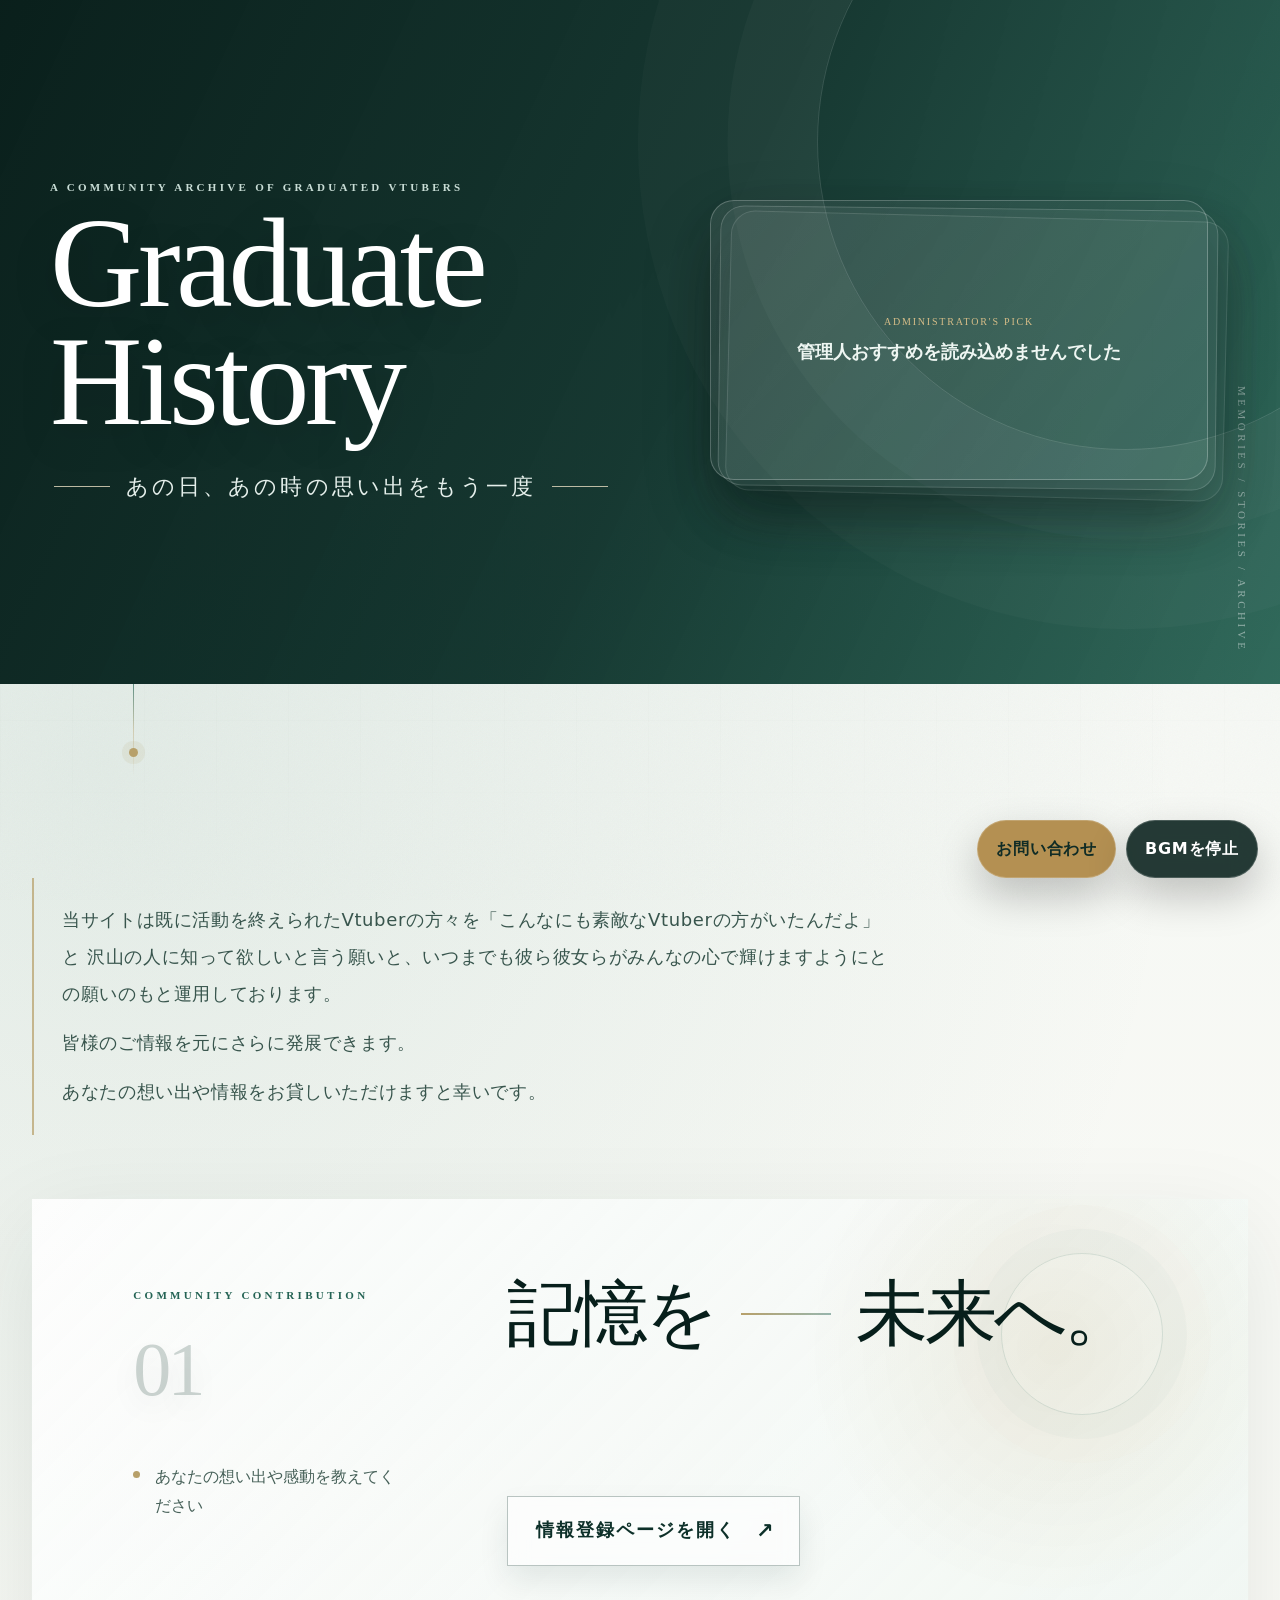
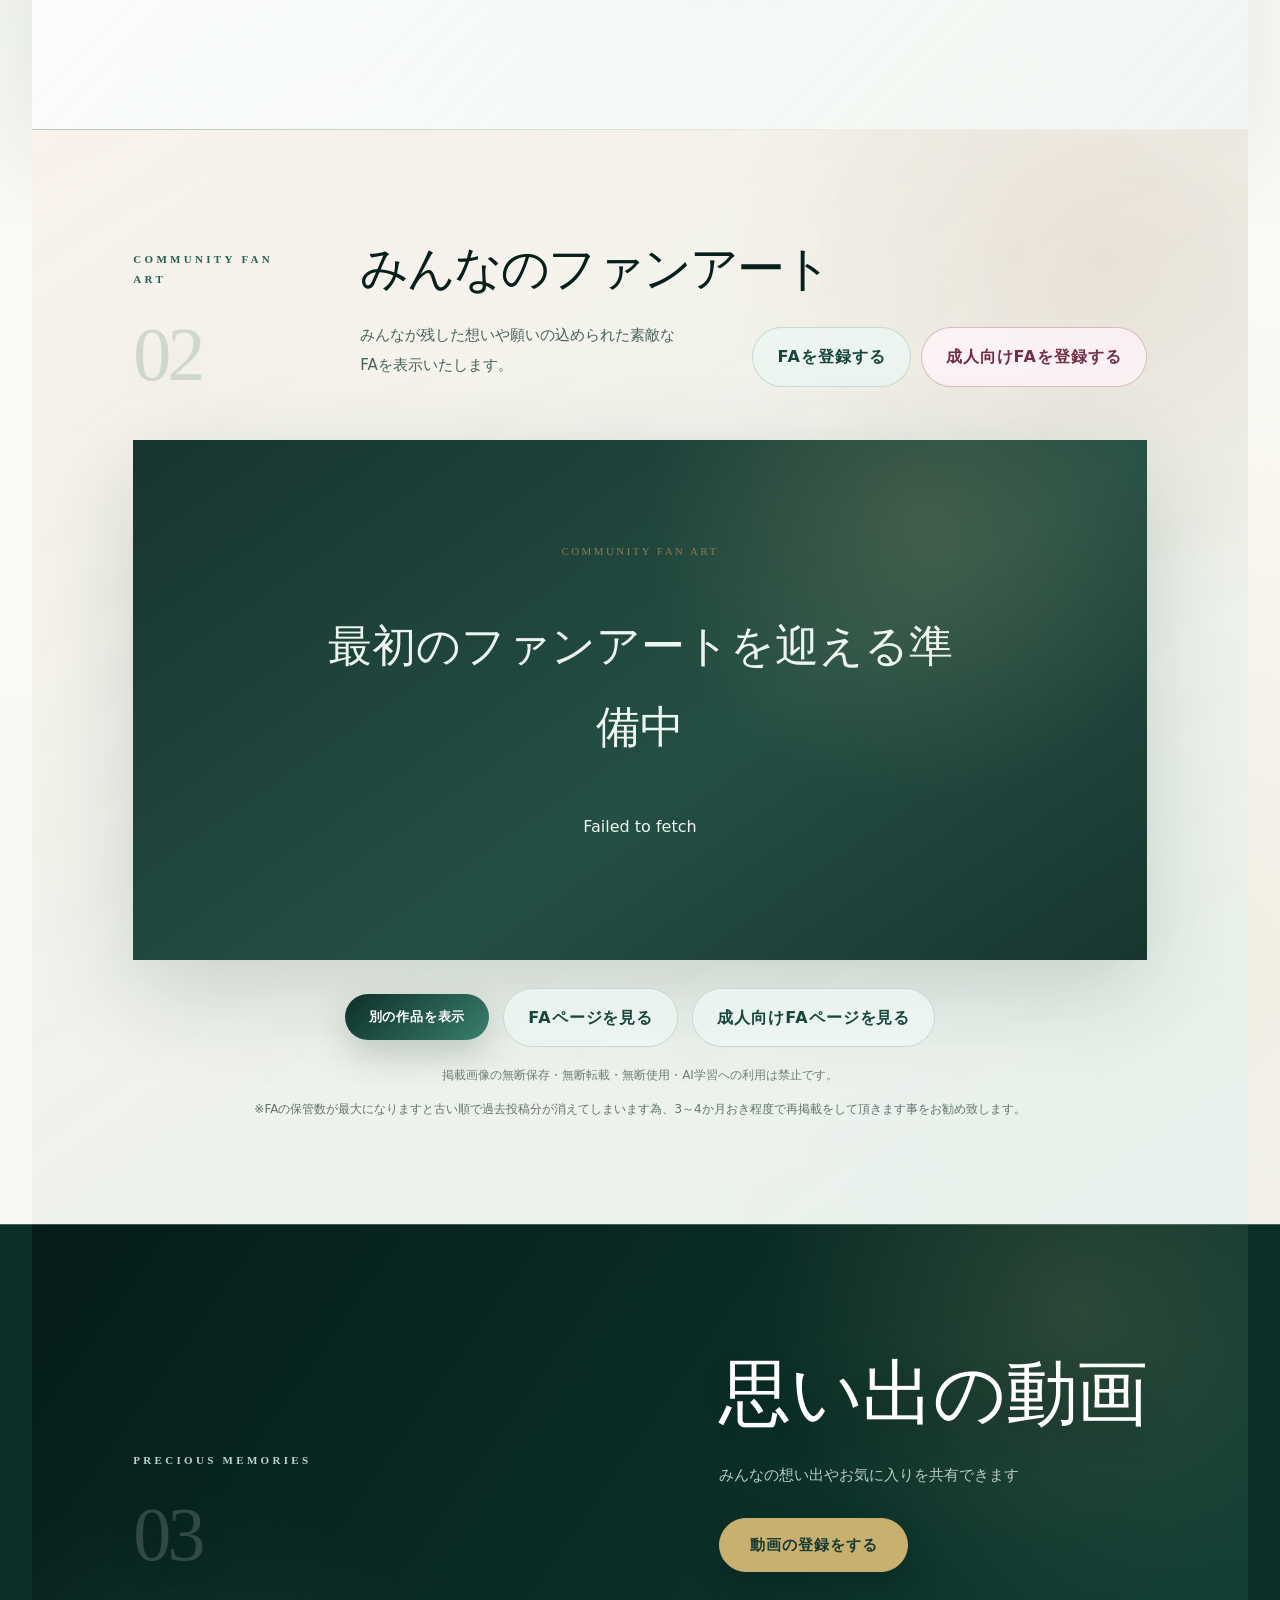
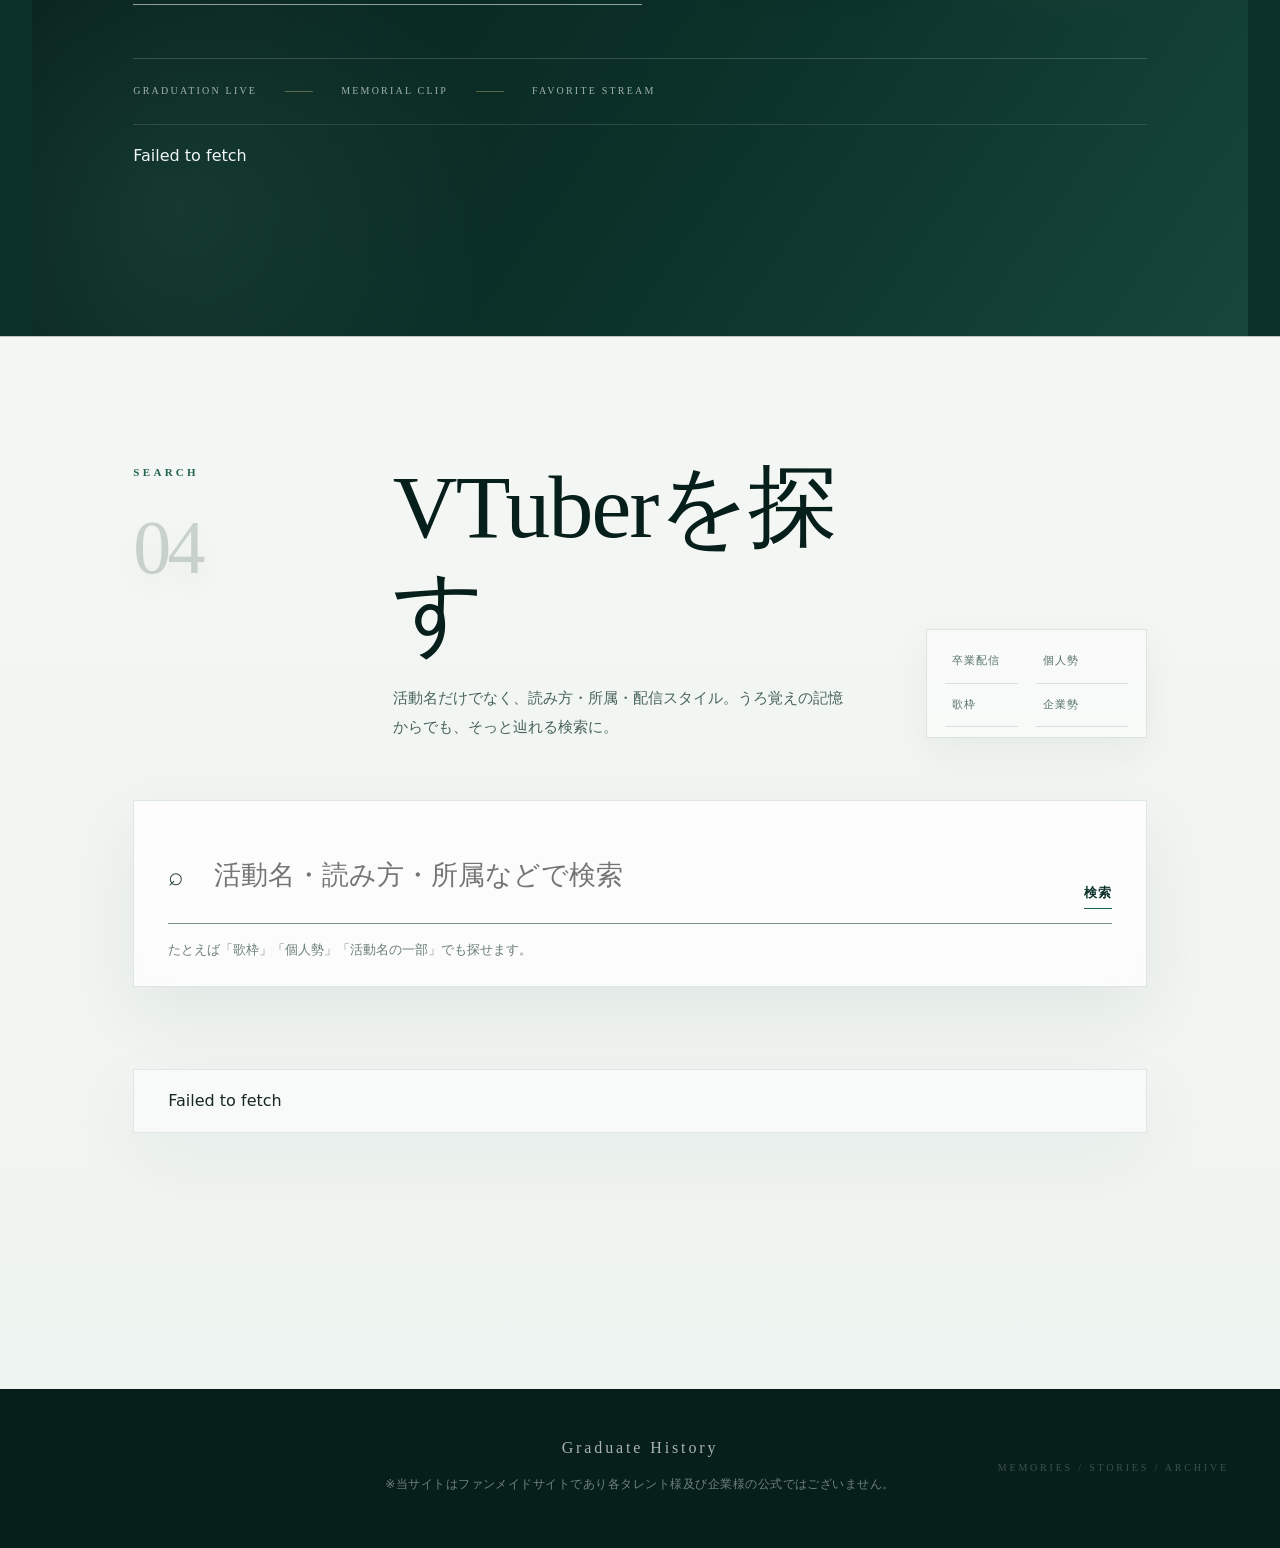
==== index.html @ 392a101d "Add files via upload" ====
<!doctype html><html lang="ja"><head><meta charset="utf-8"><meta name="viewport" content="width=device-width,initial-scale=1"><title>Graduate History</title><meta name="description" content="卒業・引退したVTuberの活動記録をみんなで残すサイト"><link rel="stylesheet" href="styles.css?v=20260728-footer1"></head><body class="home">
<header class="hero"><div class="wrap gh-hero-layout">
  <div class="gh-hero-copy">
    <p class="eyebrow">A community archive of graduated VTubers</p>
    <h1>Graduate<br>History</h1>
    <p class="subtitle">あの日、あの時の思い出をもう一度</p>
  </div>
  <section class="gh-featured-showcase" aria-label="管理人おすすめ動画">
    <div id="publicFeaturedStack" class="gh-featured-stack" aria-live="polite">
      <div id="publicFeaturedEmpty" class="gh-featured-empty">
        <span>Administrator's Pick</span>
        <strong>おすすめ表示スペース</strong>
      </div>
    </div>
  </section>
</div></header>
<main class="wrap">
<section class="site-introduction site-introduction-standalone" aria-label="サイトについて">
  <p>当サイトは既に活動を終えられたVtuberの方々を「こんなにも素敵なVtuberの方がいたんだよ」と 沢山の人に知って欲しいと言う願いと、いつまでも彼ら彼女らがみんなの心で輝けますようにとの願いのもと運用しております。</p>
  <p>皆様のご情報を元にさらに発展できます。</p>
  <p>あなたの想い出や情報をお貸しいただけますと幸いです。</p>
</section>
<aside id="dailyRecommendation" class="daily-recommendation" aria-labelledby="dailyRecommendationLabel" hidden>
  <div class="daily-recommendation-heading">
    <p id="dailyRecommendationLabel" class="daily-recommendation-label">
      <span class="daily-recommendation-spark" aria-hidden="true">✦</span>
      本日のおすすめVTuber
    </p>
    <time id="dailyRecommendationDate" class="daily-recommendation-date"></time>
  </div>
  <a id="dailyRecommendationLink" class="daily-recommendation-card" href="profile.html">
    <span class="daily-recommendation-seal" aria-hidden="true"><span>GH</span></span>
    <span class="daily-recommendation-copy">
      <span class="daily-recommendation-kicker">Today’s Archive Pick</span>
      <strong id="dailyRecommendationName">おすすめVTuberを読み込んでいます</strong>
      <span id="dailyRecommendationMeta"></span>
    </span>
    <span class="daily-recommendation-action">プロフィールを見る</span>
  </a>
</aside>
<section class="panel home-intro">
  <p class="eyebrow">Community Contribution</p>
  <h2 class="intro-title"><span>記憶を</span><span class="intro-title-line" aria-hidden="true"></span><span>未来へ。</span></h2>
  <p class="lead">あなたの想い出や感動を教えてください</p>
  <div class="actions home-main-actions">
    <a class="button primary" href="register.html">情報登録ページを開く</a>
  </div>
</section>
<section class="panel home-fanart-panel home-section">
  <div class="editorial-section-head home-fanart-heading">
    <div class="editorial-section-label">
      <p class="eyebrow">Community Fan Art</p>
      <span class="editorial-section-number" aria-hidden="true">02</span>
    </div>
    <div class="editorial-section-copy">
      <h2>みんなのファンアート</h2>
      <p class="section-copy">みんなが残した想いや願いの込められた素敵なFAを表示いたします。</p>
    </div>
    <div class="home-fanart-register-actions">
      <a class="button ghost" href="fanart.html">FAを登録する</a>
      <a class="button ghost adult-entry-link" href="adult-fanart.html">成人向けFAを登録する</a>
    </div>
  </div>
  <div id="homeFanArtViewer" class="fanart-viewer home-fanart-viewer" aria-live="polite">
    <div class="fanart-empty"><p>ファンアートを読み込んでいます。</p></div>
  </div>
  <div class="actions fanart-view-actions home-fanart-actions">
    <button id="nextHomeFanArtButton" class="button primary" type="button">別の作品を表示</button>
    <a class="button ghost" href="fanart.html">FAページを見る</a>
    <a class="button ghost adult-entry-link" href="adult-fanart.html">成人向けFAページを見る</a>
  </div>
  <p class="fanart-protection-copy">掲載画像の無断保存・無断転載・無断使用・AI学習への利用は禁止です。</p>
  <p class="fanart-retention-notice">※FAの保管数が最大になりますと古い順で過去投稿分が消えてしまいます為、3～4か月おき程度で再掲載をして頂きます事をお勧め致します。</p>
</section>
<section class="panel panel-feature memories-panel home-section">
  <div class="memories-inner">
  <div class="section-head split-head editorial-section-head">
    <div class="editorial-section-label">
      <p class="eyebrow">Precious Memories</p>
      <span class="editorial-section-number" aria-hidden="true">03</span>
    </div>
    <div class="editorial-section-copy">
      <h2>思い出の動画</h2>
      <p class="section-copy">みんなの想い出やお気に入りを共有できます</p>
      <div class="memories-copy-actions"><a class="button primary video-register-link" href="video-register.html">動画の登録をする</a></div>
    </div>
    <button id="randomVideoBtn" class="button primary">ランダム視聴</button>
  </div>
  <div class="curation-band">
    <span>Graduation Live</span>
    <span>Memorial Clip</span>
    <span>Favorite Stream</span>
  </div>
  <div id="videoSlider" class="video-grid video-grid-premium"><p class="muted">動画を読み込んでいます。</p></div>
  <div class="actions pagination-actions"><button id="loadMoreVideosBtn" class="button ghost" type="button" hidden>動画をもっと見る</button></div>
  </div>
</section>
<section id="graduationMemory" class="panel graduation-memory hidden"><p class="eyebrow">Today's Graduation Memory</p><h2 id="graduationTitle"></h2><p id="graduationText" class="lead"></p><div class="actions"><a id="graduationVideoBtn" class="button primary" target="_blank" rel="noopener">あの日の思い出を見る</a><button id="graduationNextBtn" class="button ghost">別の記録を見る</button></div></section>
<section class="panel panel-feature search-panel home-section">
  <div class="search-headline editorial-section-head">
    <div class="editorial-section-label">
      <p class="eyebrow">Search</p>
      <span class="editorial-section-number" aria-hidden="true">04</span>
    </div>
    <div class="editorial-section-copy">
      <h2>VTuberを探す</h2>
      <p class="section-copy">活動名だけでなく、読み方・所属・配信スタイル。うろ覚えの記憶からでも、そっと辿れる検索に。</p>
    </div>
    <div class="search-tags" aria-hidden="true">
      <span>卒業配信</span>
      <span>個人勢</span>
      <span>歌枠</span>
      <span>企業勢</span>
    </div>
  </div>
  <div class="search-shell">
    <div class="search-row search-row-premium">
      <span class="search-icon">⌕</span>
      <input id="searchInput" type="search" placeholder="活動名・読み方・所属などで検索">
      <button id="searchBtn" class="button primary">検索</button>
    </div>
    <p class="search-note">たとえば「歌枠」「個人勢」「活動名の一部」でも探せます。</p>
  </div>
  <div id="profileList" class="profile-list profile-list-premium"><p class="muted">プロフィールを読み込んでいます。</p></div>
  <div class="actions pagination-actions"><button id="loadMoreProfilesBtn" class="button ghost" type="button" hidden>プロフィールをもっと見る</button></div>
</section>
</main><footer><div class="wrap"><div class="footer-brand">Graduate History</div><p class="footer-disclaimer">※当サイトはファンメイドサイトであり各タレント様及び企業様の公式ではございません。</p></div></footer>
<audio id="bgmAudio" src="Milky_way.mp3" loop preload="auto" autoplay></audio>
<div class="floating-controls" aria-label="サイト操作">
  <button id="feedbackToggle" class="floating-control feedback-toggle" type="button" aria-haspopup="dialog" aria-controls="feedbackDialog" aria-expanded="false">お問い合わせ</button>
  <button id="bgmToggle" class="floating-control bgm-toggle" type="button" aria-pressed="true">BGMを停止</button>
</div>
<div id="feedbackDialog" class="feedback-dialog" role="dialog" aria-modal="true" aria-labelledby="feedbackTitle" hidden>
  <button class="feedback-dialog-backdrop" type="button" data-feedback-close aria-label="お問い合わせフォームを閉じる"></button>
  <div class="feedback-dialog-panel" role="document">
    <button id="feedbackClose" class="feedback-dialog-close" type="button" data-feedback-close aria-label="閉じる">×</button>
    <p class="eyebrow">Report &amp; Feedback</p>
    <h2 id="feedbackTitle">違反通報・ご意見・ご要望</h2>
    <p class="feedback-dialog-copy">サイト内で気になったことや、改善してほしいことを自由にご記入ください。</p>
    <form id="feedbackForm" class="feedback-form" novalidate>
      <div class="feedback-profile-field">
        <label for="feedbackProfileSearch" class="feedback-label">該当するVTuber（任意）</label>
        <p class="feedback-field-help">活動名を入力し、登録済みの候補から選択できます。サイト全般のお問い合わせは未選択で構いません。</p>
        <div class="feedback-profile-search-wrap">
          <input id="feedbackProfileSearch" type="search" autocomplete="off" placeholder="活動名・読み方・所属で検索" aria-controls="feedbackProfileSuggestions" aria-autocomplete="list">
          <button id="feedbackProfileClear" class="feedback-profile-clear" type="button" hidden>選択解除</button>
          <div id="feedbackProfileSuggestions" class="feedback-profile-suggestions" role="listbox" hidden></div>
        </div>
        <input id="feedbackProfileId" name="relatedProfileId" type="hidden">
        <input id="feedbackActivityName" name="relatedActivityName" type="hidden">
        <p id="feedbackProfileSelected" class="feedback-profile-selected">該当VTuber：未選択</p>
      </div>
      <label for="feedbackMessage" class="feedback-label">違反通報・ご意見・ご要望</label>
      <textarea id="feedbackMessage" name="message" rows="7" maxlength="3000" placeholder="自由にご記入ください" required></textarea>
      <input class="feedback-honeypot" type="text" name="website" tabindex="-1" autocomplete="off" aria-hidden="true">
      <div class="feedback-form-footer">
        <p class="feedback-note">送信内容はサイト上に公開されません。</p>
        <span id="feedbackCount" class="feedback-count">0 / 3000</span>
        <button id="feedbackSubmit" class="button primary" type="submit" disabled>送信する</button>
      </div>
      <p id="feedbackStatus" class="feedback-status" role="status" aria-live="polite"></p>
    </form>
  </div>
</div>
<script src="config.js"></script><script src="app.js?v=20260728-bgm-default-on"></script></body></html>
---- styles.css ----
:root{
  --aoi-950:#071f1b;
  --aoi-900:#0d3029;
  --aoi-800:#16463c;
  --aoi-700:#246354;
  --aoi-600:#3a7f6d;
  --aoi-500:#67a08f;
  --aoi-300:#b9d3cb;
  --aoi-200:#d7e7e2;
  --aoi-100:#edf5f2;
  --moon:#f7f8f4;
  --paper:#fbfbf8;
  --ink:#172722;
  --muted:#6e7e78;
  --gold:#b7a06a;
  --gold-soft:#e7dcc1;
  --line:rgba(24,73,62,.14);
  --shadow:0 32px 90px rgba(6,33,28,.11);
}

*{box-sizing:border-box}
html{scroll-behavior:smooth}
body{
  margin:0;
  min-height:100vh;
  color:var(--ink);
  font-family:"Yu Gothic","Hiragino Kaku Gothic ProN",system-ui,sans-serif;
  line-height:1.85;
  background:
    radial-gradient(circle at 9% 12%,rgba(103,160,143,.12),transparent 27%),
    radial-gradient(circle at 92% 30%,rgba(183,160,106,.10),transparent 22%),
    linear-gradient(180deg,#f7faf8 0%,#eef4f1 52%,#f8f8f4 100%);
}
body::before{
  content:"";
  position:fixed;
  inset:0;
  pointer-events:none;
  opacity:.24;
  background-image:url("data:image/svg+xml,%3Csvg xmlns='http://www.w3.org/2000/svg' width='180' height='180' viewBox='0 0 180 180'%3E%3Cfilter id='n'%3E%3CfeTurbulence type='fractalNoise' baseFrequency='.8' numOctaves='3' stitchTiles='stitch'/%3E%3C/filter%3E%3Crect width='100%25' height='100%25' filter='url(%23n)' opacity='.12'/%3E%3C/svg%3E");
}

.wrap{width:min(1180px,calc(100% - 40px));margin:auto;position:relative;z-index:1}

.hero{
  position:relative;
  min-height:76vh;
  display:grid;
  align-items:center;
  overflow:hidden;
  color:#fff;
  background:
    linear-gradient(115deg,rgba(5,27,23,.98) 0%,rgba(13,48,41,.96) 52%,rgba(29,91,76,.91) 100%),
    radial-gradient(circle at 72% 28%,rgba(255,255,255,.10),transparent 34%);
}
.hero::before{
  content:"";
  position:absolute;
  width:48vw;
  height:48vw;
  min-width:430px;
  min-height:430px;
  right:-12vw;
  top:-13vw;
  border-radius:50%;
  border:1px solid rgba(255,255,255,.14);
  box-shadow:0 0 0 7vw rgba(255,255,255,.025),0 0 0 14vw rgba(255,255,255,.018);
}
.hero::after{
  content:"MEMORIES  /  STORIES  /  ARCHIVE";
  position:absolute;
  right:28px;
  bottom:32px;
  color:rgba(255,255,255,.46);
  font-family:Georgia,serif;
  font-size:11px;
  letter-spacing:.32em;
  writing-mode:vertical-rl;
}
.hero .wrap{padding:90px 0}
.hero .eyebrow{color:#c9ddd6}
.hero h1{
  margin:0;
  max-width:900px;
  font-family:Georgia,"Yu Mincho",serif;
  font-weight:400;
  font-size:clamp(54px,10vw,128px);
  line-height:.92;
  letter-spacing:-.035em;
  text-shadow:0 12px 42px rgba(0,0,0,.22);
}
.subtitle{
  margin:26px 0 0;
  padding-left:4px;
  font-family:"Yu Mincho",serif;
  font-size:clamp(15px,2vw,22px);
  letter-spacing:.14em;
  color:#e5efeb;
}
.subtitle::before{content:"";display:inline-block;width:56px;height:1px;background:var(--gold-soft);vertical-align:middle;margin-right:16px;opacity:.8}

main{padding:34px 0 88px}
.panel{
  position:relative;
  overflow:hidden;
  margin:42px 0;
  padding:48px;
  border:1px solid rgba(255,255,255,.65);
  border-radius:34px;
  background:rgba(251,252,249,.78);
  box-shadow:var(--shadow);
  backdrop-filter:blur(22px) saturate(120%);
}
.panel::before{
  content:"";
  position:absolute;
  width:180px;
  height:180px;
  right:-72px;
  top:-86px;
  border-radius:50%;
  border:1px solid rgba(36,99,84,.10);
  box-shadow:0 0 0 26px rgba(36,99,84,.025);
}
.panel:nth-of-type(even){margin-left:4vw}
.panel:nth-of-type(odd){margin-right:4vw}

.eyebrow{
  margin:0 0 8px;
  color:var(--aoi-700);
  font-family:Georgia,serif;
  font-size:11px;
  font-weight:600;
  letter-spacing:.30em;
  text-transform:uppercase;
}
h2{
  margin:0 0 24px;
  color:var(--aoi-950);
  font-family:Georgia,"Yu Mincho",serif;
  font-weight:500;
  font-size:clamp(30px,4.2vw,50px);
  line-height:1.18;
  letter-spacing:-.02em;
}
.lead{font-size:18px;color:#38554d}
.muted{color:var(--muted)}
.hidden{display:none!important}

.section-head,.search-row,.actions{display:flex;gap:18px;align-items:center;justify-content:space-between}
.button{
  position:relative;
  overflow:hidden;
  border:0;
  border-radius:999px;
  padding:14px 24px;
  font-weight:800;
  letter-spacing:.06em;
  cursor:pointer;
  text-decoration:none;
  display:inline-flex;
  align-items:center;
  justify-content:center;
  transition:transform .22s ease,box-shadow .22s ease,filter .22s ease;
}
.button::after{content:"";position:absolute;inset:0;background:linear-gradient(110deg,transparent 20%,rgba(255,255,255,.22),transparent 80%);transform:translateX(-120%);transition:transform .45s ease}
.button:hover{transform:translateY(-2px)}
.button:hover::after{transform:translateX(120%)}
.primary{color:#fff;background:linear-gradient(135deg,var(--aoi-900),var(--aoi-600));box-shadow:0 15px 34px rgba(13,48,41,.20)}
.ghost{color:var(--aoi-800);background:rgba(237,245,242,.9);border:1px solid rgba(36,99,84,.18)}

.video-grid{display:grid;grid-template-columns:repeat(3,1fr);gap:20px}
.video-card,.profile-card{
  position:relative;
  min-height:180px;
  overflow:hidden;
  padding:24px;
  border:1px solid rgba(36,99,84,.12);
  border-radius:26px;
  background:linear-gradient(160deg,rgba(255,255,255,.95),rgba(237,245,242,.82));
  box-shadow:0 16px 40px rgba(12,55,46,.07);
  transition:transform .22s ease,box-shadow .22s ease,border-color .22s ease;
}
.video-card::before,.profile-card::before{content:"";position:absolute;left:0;top:0;width:100%;height:4px;background:linear-gradient(90deg,var(--aoi-700),var(--gold),transparent)}
.video-card:hover,.profile-card:hover{transform:translateY(-5px);box-shadow:0 24px 54px rgba(12,55,46,.11);border-color:rgba(36,99,84,.22)}
.video-card h3,.profile-card h3{margin:0 0 10px;color:var(--aoi-950);font-family:"Yu Mincho",serif;font-size:22px}
.video-card a{color:var(--aoi-700);font-weight:800;text-decoration:none;border-bottom:1px solid rgba(36,99,84,.28)}
.profile-list{display:grid;grid-template-columns:repeat(2,1fr);gap:18px;margin-top:24px}

.search-row{
  padding:8px;
  border-radius:999px;
  background:rgba(255,255,255,.78);
  border:1px solid rgba(36,99,84,.15);
  box-shadow:inset 0 1px 0 rgba(255,255,255,.75),0 12px 30px rgba(13,48,41,.06);
}
.search-row input{
  flex:1;
  min-width:0;
  padding:12px 18px;
  border:0;
  border-radius:999px;
  background:transparent;
  color:var(--ink);
  font:inherit;
}
.search-row input:focus,input:focus,select:focus,textarea:focus{outline:none;border-color:var(--aoi-500);box-shadow:0 0 0 4px rgba(58,127,109,.12)}

.notice{
  margin:24px 0;
  padding:20px 22px;
  color:#38534b;
  background:linear-gradient(135deg,rgba(237,245,242,.94),rgba(255,255,255,.78));
  border:1px solid rgba(36,99,84,.13);
  border-left:3px solid var(--gold);
  border-radius:18px;
}
.tabs{display:flex;gap:10px;flex-wrap:wrap;margin:30px 0}
.tab{
  border:1px solid rgba(36,99,84,.16);
  border-radius:999px;
  background:rgba(255,255,255,.70);
  color:var(--aoi-800);
  padding:11px 18px;
  cursor:pointer;
  font-weight:800;
  transition:.2s ease;
}
.tab:hover{background:var(--aoi-100);transform:translateY(-1px)}
.tab.active{color:#fff;border-color:transparent;background:linear-gradient(135deg,var(--aoi-900),var(--aoi-600));box-shadow:0 10px 22px rgba(13,48,41,.16)}

.form-section{
  border:1px solid rgba(36,99,84,.12);
  border-radius:24px;
  margin:18px 0;
  overflow:hidden;
  background:rgba(255,255,255,.62);
  box-shadow:0 14px 34px rgba(12,55,46,.045);
}
.form-section summary{
  position:relative;
  cursor:pointer;
  list-style:none;
  padding:21px 60px 21px 24px;
  color:var(--aoi-950);
  font-family:"Yu Mincho",serif;
  font-size:20px;
  font-weight:700;
  letter-spacing:.03em;
  background:linear-gradient(90deg,rgba(237,245,242,.92),rgba(255,255,255,.74));
}
.form-section summary::-webkit-details-marker{display:none}
.form-section summary::after{content:"＋";position:absolute;right:22px;top:50%;transform:translateY(-50%);color:var(--gold);font-family:system-ui,sans-serif;font-size:23px;font-weight:400}
.form-section[open] summary::after{content:"−"}
.form-section[open] summary{border-bottom:1px solid rgba(36,99,84,.10)}
.form-grid{display:grid;grid-template-columns:repeat(2,1fr);gap:20px;padding:26px}
.wide{grid-column:1/-1}
label{display:grid;gap:9px;color:#385149;font-size:14px;font-weight:800;letter-spacing:.02em}
input,select,textarea{
  width:100%;
  padding:14px 15px;
  border:1px solid rgba(36,99,84,.18);
  border-radius:15px;
  background:rgba(255,255,255,.88);
  color:var(--ink);
  font:inherit;
  transition:.18s ease;
}
input:hover,select:hover,textarea:hover{border-color:rgba(36,99,84,.30)}
textarea{resize:vertical;min-height:100px}
.rules{display:flex;align-items:flex-start;gap:12px;margin:24px 0;padding:17px 18px;border-radius:17px;background:rgba(237,245,242,.86);border:1px solid rgba(36,99,84,.11)}
.rules input{width:auto;margin-top:7px}
.form-message{min-height:1.8em;color:var(--aoi-800);font-weight:800}
.submit{min-width:240px}

footer{padding:28px 0 70px;text-align:center;color:#60736d;font-family:Georgia,serif;letter-spacing:.18em}
.floating-controls{
  position:fixed;
  right:22px;
  bottom:22px;
  z-index:1000;
  display:flex;
  align-items:center;
  gap:10px;
}
.floating-control{
  border:1px solid rgba(255,255,255,.18);
  border-radius:999px;
  padding:13px 18px;
  background:rgba(7,31,27,.88);
  color:#fff;
  font:inherit;
  font-weight:800;
  letter-spacing:.05em;
  cursor:pointer;
  box-shadow:0 18px 42px rgba(0,0,0,.22);
  backdrop-filter:blur(12px);
  transition:transform .18s ease,background .18s ease,border-color .18s ease;
}
.floating-control:hover{
  transform:translateY(-2px);
  background:rgba(17,58,50,.94);
  border-color:rgba(255,255,255,.32);
}
.feedback-toggle{background:rgba(176,138,72,.94);color:#102c26}
.feedback-toggle:hover{background:#c6a160}

@media(max-width:900px){
  .hero{min-height:62vh}
  .panel:nth-of-type(even),.panel:nth-of-type(odd){margin-left:0;margin-right:0}
  .video-grid{grid-template-columns:1fr 1fr}
}
@media(max-width:720px){
  #registrationForm .detail-registration-title{
    margin:42px 0 16px;
    padding-top:18px;
    font-size:23px;
    letter-spacing:.08em;
  }
  .wrap{width:min(100% - 24px,1180px)}
  .hero .wrap{padding:72px 0}
  .hero::after{display:none}
  .panel{padding:26px 20px;border-radius:26px;margin:24px 0}
  .video-grid,.profile-list,.form-grid{grid-template-columns:1fr}
  .wide{grid-column:auto}
  .section-head,.search-row,.actions{align-items:stretch;flex-direction:column}
  .search-row{border-radius:24px;padding:10px}
  .search-row input{width:100%}
  .section-head .button,.search-row .button,.actions .button{width:100%}
  .floating-controls{right:14px;bottom:14px;gap:7px}
  .floating-control{padding:11px 13px;font-size:12px}
}

/* ===== Editorial form redesign ===== */
#registrationForm{
  --field-bg:rgba(255,255,255,.72);
  --field-line:rgba(20,76,64,.16);
  --field-focus:rgba(58,127,109,.18);
  counter-reset:field;
}

#registrationForm .detail-registration-title{
  margin:58px 0 20px;
  padding-top:22px;
  border-top:1px solid rgba(36,99,84,.16);
  color:var(--aoi-900);
  font-family:"Yu Mincho","Hiragino Mincho ProN",serif;
  font-size:clamp(24px,3vw,34px);
  font-weight:600;
  letter-spacing:.12em;
}

#registrationForm .form-section{
  border:0;
  border-radius:30px;
  background:
    linear-gradient(145deg,rgba(255,255,255,.76),rgba(237,245,242,.60));
  box-shadow:
    0 22px 60px rgba(8,44,37,.075),
    inset 0 1px 0 rgba(255,255,255,.9);
}

#registrationForm .form-section summary{
  min-height:76px;
  display:flex;
  align-items:center;
  padding:22px 74px 22px 30px;
  border:1px solid rgba(36,99,84,.10);
  border-radius:30px;
  background:
    linear-gradient(110deg,rgba(255,255,255,.94),rgba(230,241,237,.82));
  font-size:21px;
  letter-spacing:.08em;
}

#registrationForm .form-section[open] summary{
  border-radius:30px 30px 0 0;
  border-bottom-color:transparent;
}

#registrationForm .form-section summary::after{
  right:28px;
  width:34px;
  height:34px;
  display:grid;
  place-items:center;
  border:1px solid rgba(36,99,84,.14);
  border-radius:50%;
  background:rgba(255,255,255,.72);
  color:var(--aoi-700);
  font-size:20px;
}

#registrationForm .form-grid{
  gap:18px;
  padding:24px;
  border:1px solid rgba(36,99,84,.10);
  border-top:0;
  border-radius:0 0 30px 30px;
  background:
    linear-gradient(180deg,rgba(248,251,249,.72),rgba(255,255,255,.52));
}

#registrationForm .form-grid > label{
  counter-increment:field;
  position:relative;
  isolation:isolate;
  display:block;
  min-height:112px;
  padding:20px 20px 16px;
  overflow:hidden;
  border:1px solid var(--field-line);
  border-radius:22px;
  background:
    linear-gradient(145deg,rgba(255,255,255,.88),rgba(245,249,247,.72));
  box-shadow:
    0 10px 28px rgba(9,47,39,.045),
    inset 0 1px 0 rgba(255,255,255,.95);
  color:var(--aoi-900);
  font-family:"Yu Mincho","Hiragino Mincho ProN",serif;
  font-size:14px;
  font-weight:700;
  letter-spacing:.055em;
  transition:transform .22s ease,border-color .22s ease,box-shadow .22s ease,background .22s ease;
}

#registrationForm .form-grid > label::before{
  content:counter(field,decimal-leading-zero);
  position:absolute;
  right:16px;
  top:13px;
  z-index:-1;
  color:rgba(36,99,84,.065);
  font-family:Georgia,serif;
  font-size:42px;
  font-weight:400;
  line-height:1;
}

#registrationForm .form-grid > label::after{
  content:"";
  position:absolute;
  left:20px;
  right:20px;
  bottom:14px;
  height:1px;
  z-index:0;
  background:linear-gradient(90deg,var(--aoi-600),rgba(58,127,109,.08));
  transform:scaleX(0);
  transform-origin:left;
  transition:transform .24s ease;
}

#registrationForm .form-grid > label:focus-within{
  transform:translateY(-3px);
  border-color:rgba(58,127,109,.40);
  background:rgba(255,255,255,.96);
  box-shadow:
    0 18px 38px rgba(8,45,37,.10),
    0 0 0 5px var(--field-focus);
}

#registrationForm .form-grid > label:focus-within::after{transform:scaleX(1)}

#registrationForm .form-grid > label:hover{
  border-color:rgba(58,127,109,.28);
  box-shadow:0 14px 34px rgba(8,45,37,.075);
}

#registrationForm input,
#registrationForm select,
#registrationForm textarea{
  position:relative;
  z-index:1;
  display:block;
  margin-top:10px;
  padding:12px 0 8px;
  border:0;
  border-bottom:1px solid rgba(36,99,84,.22);
  border-radius:0;
  background:transparent;
  box-shadow:none;
  color:#183b32;
  font-family:"Yu Gothic","Hiragino Kaku Gothic ProN",system-ui,sans-serif;
  font-size:16px;
  font-weight:500;
  line-height:1.7;
}

#registrationForm input::placeholder,
#registrationForm textarea::placeholder{color:#9aaba5;font-weight:400}

#registrationForm input:focus,
#registrationForm select:focus,
#registrationForm textarea:focus{
  outline:none;
  border-color:var(--aoi-600);
  box-shadow:none;
}

#registrationForm textarea{
  min-height:112px;
  padding:13px 14px;
  border:1px solid rgba(36,99,84,.14);
  border-radius:14px;
  background:
    repeating-linear-gradient(
      to bottom,
      rgba(255,255,255,.66) 0,
      rgba(255,255,255,.66) 31px,
      rgba(58,127,109,.09) 32px
    );
  line-height:32px;
}

#registrationForm textarea:focus{
  border-color:rgba(58,127,109,.40);
  background:
    repeating-linear-gradient(
      to bottom,
      rgba(255,255,255,.95) 0,
      rgba(255,255,255,.95) 31px,
      rgba(58,127,109,.12) 32px
    );
}

#registrationForm select{
  cursor:pointer;
  appearance:none;
  background-image:
    linear-gradient(45deg,transparent 50%,var(--aoi-600) 50%),
    linear-gradient(135deg,var(--aoi-600) 50%,transparent 50%);
  background-position:calc(100% - 14px) 55%,calc(100% - 8px) 55%;
  background-size:6px 6px,6px 6px;
  background-repeat:no-repeat;
  padding-right:30px;
}

#registrationForm input[type="date"]{
  color-scheme:light;
}

#registrationForm .wide{
  grid-column:1/-1;
  min-height:132px;
}

#registrationForm .rules{
  position:relative;
  margin:30px 0 22px;
  padding:20px 22px 20px 58px;
  border:1px solid rgba(36,99,84,.12);
  border-radius:22px;
  background:linear-gradient(135deg,rgba(237,245,242,.95),rgba(255,255,255,.74));
  color:#36534a;
  font-family:"Yu Mincho",serif;
}

#registrationForm .rules input{
  position:absolute;
  left:22px;
  top:18px;
  width:22px;
  height:22px;
  margin:0;
  accent-color:var(--aoi-700);
}

#registrationForm .submit{
  min-width:300px;
  padding:16px 30px;
  border-radius:18px;
  font-family:"Yu Mincho",serif;
  letter-spacing:.12em;
}

@media(max-width:720px){
  #registrationForm .form-section summary{
    min-height:66px;
    padding:18px 58px 18px 20px;
    font-size:17px;
    letter-spacing:.04em;
  }
  #registrationForm .form-grid{padding:14px;gap:14px}
  #registrationForm .form-grid > label{min-height:104px;padding:18px 16px 14px;border-radius:18px}
  #registrationForm .form-grid > label::before{font-size:34px}
  #registrationForm .wide{grid-column:auto}
  #registrationForm .submit{width:100%;min-width:0}
}


/* ===== Stylish memories & search sections ===== */
.panel-feature{
  border-radius:38px;
  background:
    linear-gradient(135deg,rgba(251,252,249,.90),rgba(237,245,242,.70)),
    radial-gradient(circle at top right,rgba(183,160,106,.12),transparent 30%);
}
.split-head{align-items:flex-end;gap:24px}
.section-copy{
  max-width:700px;
  margin:14px 0 0;
  color:#48635b;
  font-size:15px;
  line-height:1.95;
}
.curation-band{
  display:flex;
  flex-wrap:wrap;
  gap:12px;
  margin:22px 0 24px;
}
.curation-band span,
.search-tags span,
.empty-tags span{
  display:inline-flex;
  align-items:center;
  padding:8px 14px;
  border-radius:999px;
  border:1px solid rgba(36,99,84,.15);
  background:rgba(255,255,255,.65);
  color:var(--aoi-700);
  font-size:12px;
  letter-spacing:.08em;
  text-transform:uppercase;
}
.search-tags{display:flex;flex-wrap:wrap;gap:10px;justify-content:flex-end;max-width:360px}
.search-tags span{cursor:pointer;transition:transform .2s ease, background .2s ease, border-color .2s ease}
.search-tags span:hover{transform:translateY(-2px);background:var(--aoi-100);border-color:rgba(36,99,84,.26)}
.video-grid-premium{grid-template-columns:repeat(3,1fr)}
.search-headline{
  display:flex;
  justify-content:space-between;
  gap:24px;
  align-items:flex-end;
  margin-bottom:16px;
}
.search-shell{
  position:relative;
  padding:18px;
  border-radius:30px;
  background:linear-gradient(145deg,rgba(255,255,255,.72),rgba(237,245,242,.58));
  border:1px solid rgba(36,99,84,.10);
  box-shadow:inset 0 1px 0 rgba(255,255,255,.92),0 16px 40px rgba(12,55,46,.05);
}
.search-row-premium{
  position:relative;
  padding:10px 10px 10px 54px;
  background:rgba(255,255,255,.85);
  border:1px solid rgba(36,99,84,.12);
  box-shadow:0 12px 34px rgba(12,55,46,.06);
}
.search-icon{
  position:absolute;
  left:22px;
  top:50%;
  transform:translateY(-50%);
  color:var(--aoi-700);
  font-size:22px;
  opacity:.8;
}
.search-note{
  margin:14px 6px 0;
  color:#6a7d76;
  font-size:13px;
}
.profile-list-premium{margin-top:22px}
.premium-card{
  min-height:220px;
  padding:26px;
  border-radius:30px;
  background:
    linear-gradient(160deg,rgba(255,255,255,.96),rgba(241,247,244,.82));
}
.card-label{
  margin:0 0 14px;
  color:#8c7a4f;
  font-family:Georgia,serif;
  font-size:11px;
  letter-spacing:.20em;
  text-transform:uppercase;
}
.card-sub{color:#537067}
.empty-state{
  position:relative;
  overflow:hidden;
  min-height:300px;
  padding:34px;
  border:1px solid rgba(36,99,84,.12);
  border-radius:32px;
  background:
    radial-gradient(circle at top right,rgba(183,160,106,.12),transparent 25%),
    linear-gradient(160deg,rgba(255,255,255,.97),rgba(239,246,243,.82));
  box-shadow:0 20px 50px rgba(12,55,46,.08);
}
.empty-state h3{
  margin:8px 0 14px;
  color:var(--aoi-950);
  font-family:Georgia,"Yu Mincho",serif;
  font-size:32px;
  font-weight:500;
  line-height:1.25;
}
.empty-state p{
  max-width:720px;
  margin:0;
  color:#4f6b63;
}
.empty-kicker{
  margin:0 0 8px;
  color:#8c7a4f !important;
  font-family:Georgia,serif;
  font-size:11px;
  letter-spacing:.24em;
  text-transform:uppercase;
}
.empty-tags{
  display:flex;
  flex-wrap:wrap;
  gap:10px;
  margin-top:26px;
}
.empty-ornament{
  position:absolute;
  right:-40px;
  top:-30px;
  width:210px;
  height:210px;
  border-radius:50%;
  border:1px solid rgba(36,99,84,.10);
  box-shadow:0 0 0 28px rgba(36,99,84,.04),0 0 0 56px rgba(36,99,84,.025);
}
.wide-empty{grid-column:1/-1}
@media(max-width:900px){
  .search-headline{flex-direction:column;align-items:flex-start}
  .search-tags{justify-content:flex-start;max-width:none}
}
@media(max-width:720px){
  .split-head{align-items:stretch}
  .search-shell{padding:12px;border-radius:24px}
  .search-row-premium{padding-left:46px}
  .search-icon{left:16px}
  .empty-state{padding:26px 22px;min-height:260px}
  .empty-state h3{font-size:26px}
}

/* ===== Home editorial redesign: keep the hero untouched ===== */
.home{
  --home-page-width:min(1280px,calc(100vw - 64px));
  --home-page-gutter:calc((100vw - var(--home-page-width))/2);
  --home-content-inset:calc(var(--home-page-width) * .08333);
}

.home main.wrap{
  width:var(--home-page-width);
  padding:0 0 120px;
}

.home main::before{
  content:"";
  display:block;
  width:1px;
  height:74px;
  margin:0 0 0 8.333%;
  background:linear-gradient(to bottom,rgba(36,99,84,.52),transparent);
}

.home .panel{
  overflow:visible;
  margin:0;
  padding:104px 8.333%;
  border:0;
  border-radius:0;
  background:transparent;
  box-shadow:none;
  backdrop-filter:none;
}

.home .panel::before{display:none}
.home .panel:nth-of-type(even),
.home .panel:nth-of-type(odd){margin:0}

.home .home-intro{
  display:grid;
  grid-template-columns:minmax(180px,.7fr) minmax(0,1.65fr);
  column-gap:8vw;
  align-items:start;
  padding-top:52px;
  padding-bottom:120px;
  border-bottom:1px solid var(--line);
}

.home .home-intro .eyebrow{
  position:relative;
  padding-top:8px;
}

.home .home-intro .eyebrow::after{
  content:"01";
  display:block;
  margin-top:26px;
  color:rgba(13,48,41,.18);
  font-family:Georgia,serif;
  font-size:76px;
  font-weight:400;
  line-height:1;
  letter-spacing:-.05em;
}

.home .home-intro h2{
  max-width:720px;
  margin-bottom:22px;
  font-size:clamp(42px,6vw,82px);
  line-height:1.05;
}

.home .home-intro .lead{
  max-width:660px;
  margin:0;
  color:#4d665e;
  font-size:16px;
}

.home .home-intro .actions{
  grid-column:2;
  justify-content:flex-start;
  margin-top:34px;
}

.home .home-intro .button{
  padding:0 0 8px;
  border-radius:0;
  color:var(--aoi-900);
  background:transparent;
  box-shadow:none;
  border-bottom:1px solid var(--aoi-700);
  font-family:"Yu Mincho",serif;
  font-size:15px;
  letter-spacing:.10em;
}

.home .home-intro .button::before{
  content:"↗";
  order:2;
  margin-left:16px;
  font-family:system-ui,sans-serif;
  font-size:17px;
}

.home .home-intro .button:hover{
  transform:translateX(5px);
}

.home .home-intro .button::after{display:none}

.home .memories-panel{
  position:relative;
  left:50%;
  width:100vw;
  margin-left:-50vw;
  padding:120px calc(var(--home-page-gutter) + var(--home-content-inset));
  color:#eff6f3;
  background:
    radial-gradient(circle at 84% 18%,rgba(183,160,106,.16),transparent 28%),
    linear-gradient(125deg,#071f1b 0%,#0d3029 58%,#16463c 100%);
}

.home .memories-panel::after{
  content:"MEMORIES";
  position:absolute;
  right:4vw;
  top:76px;
  color:rgba(255,255,255,.035);
  font-family:Georgia,serif;
  font-size:clamp(70px,13vw,190px);
  line-height:.8;
  letter-spacing:-.055em;
  pointer-events:none;
}

.home .memories-panel .split-head{
  position:relative;
  z-index:1;
  display:grid;
  grid-template-columns:minmax(0,1.3fr) auto;
  align-items:end;
  padding-bottom:48px;
  border-bottom:1px solid rgba(255,255,255,.16);
}

.home .memories-panel .eyebrow{color:#b8d2ca}
.home .memories-panel h2{color:#fff;font-size:clamp(42px,5.6vw,74px)}
.home .memories-panel .section-copy{max-width:640px;color:#b8cac4}

.home .memories-panel .button{
  padding:0 0 8px;
  border-radius:0;
  color:#fff;
  background:transparent;
  box-shadow:none;
  border-bottom:1px solid rgba(255,255,255,.56);
}

.home .memories-panel .button::after{display:none}
.home .memories-panel .button::before{content:"Shuffle  ↗";font-family:Georgia,serif;font-weight:400;letter-spacing:.12em}
.home .memories-panel .button{font-size:0}

.home .curation-band{
  gap:28px;
  margin:28px 0 32px;
}

.home .curation-band span{
  padding:0;
  border:0;
  border-radius:0;
  background:transparent;
  color:rgba(255,255,255,.52);
  font-family:Georgia,serif;
  font-size:10px;
  letter-spacing:.22em;
}

.home .video-grid{
  counter-reset:video-item;
  display:grid;
  grid-template-columns:repeat(3,1fr);
  gap:0;
  border-top:1px solid rgba(255,255,255,.16);
}

.home .video-card{
  counter-increment:video-item;
  min-height:280px;
  padding:40px 34px 28px 0;
  border:0;
  border-right:1px solid rgba(255,255,255,.14);
  border-radius:0;
  background:transparent;
  box-shadow:none;
  color:#fff;
}

.home .video-card + .video-card{padding-left:34px}
.home .video-card:last-child{border-right:0}

.home .video-card::before{
  content:counter(video-item,decimal-leading-zero);
  position:static;
  display:block;
  width:auto;
  height:auto;
  margin-bottom:62px;
  color:rgba(255,255,255,.34);
  background:none;
  font-family:Georgia,serif;
  font-size:13px;
  letter-spacing:.16em;
}

.home .video-card:hover{
  transform:none;
  box-shadow:none;
}

.home .video-card h3{
  color:#fff;
  font-size:clamp(22px,2.2vw,30px);
  font-weight:500;
  line-height:1.42;
}

.home .video-card .card-label{display:none}
.home .video-card .card-sub{color:#9fb7af}
.home .video-card a{
  display:inline-block;
  margin-top:26px;
  color:#fff;
  border-bottom:1px solid rgba(255,255,255,.38);
  font-size:13px;
  letter-spacing:.08em;
}

.home .graduation-memory{
  display:grid;
  grid-template-columns:minmax(170px,.7fr) minmax(0,1.65fr);
  column-gap:8vw;
  padding-top:112px;
  padding-bottom:112px;
  border-bottom:1px solid var(--line);
}

.home .graduation-memory .eyebrow::after{
  content:"TODAY";
  display:block;
  margin-top:24px;
  color:rgba(13,48,41,.14);
  font-family:Georgia,serif;
  font-size:44px;
  letter-spacing:-.04em;
}

.home .graduation-memory h2,
.home .graduation-memory .lead,
.home .graduation-memory .actions{grid-column:2}
.home .graduation-memory h2{font-size:clamp(36px,5vw,66px)}
.home .graduation-memory .actions{justify-content:flex-start;margin-top:18px}
.home .graduation-memory .button{border-radius:0}

.home .search-panel{
  padding-top:130px;
  padding-bottom:70px;
}

.home .search-headline{
  display:grid;
  grid-template-columns:minmax(0,1.4fr) minmax(220px,.6fr);
  align-items:end;
  gap:8vw;
  margin-bottom:70px;
}

.home .search-panel h2{
  margin-bottom:18px;
  font-size:clamp(46px,7vw,92px);
}

.home .search-tags{
  display:grid;
  grid-template-columns:1fr 1fr;
  gap:0;
  max-width:none;
  border-top:1px solid var(--line);
}

.home .search-tags span{
  justify-content:flex-start;
  padding:13px 4px;
  border:0;
  border-bottom:1px solid var(--line);
  border-radius:0;
  background:transparent;
  color:#557068;
  font-size:11px;
}

.home .search-tags span:nth-child(odd){margin-right:18px}
.home .search-tags span:hover{transform:none;background:transparent;color:var(--aoi-950)}

.home .search-shell{
  padding:0;
  border:0;
  border-radius:0;
  background:transparent;
  box-shadow:none;
}

.home .search-row{
  padding:0;
  border:0;
  border-bottom:1px solid var(--aoi-800);
  border-radius:0;
  background:transparent;
  box-shadow:none;
}

.home .search-icon{
  left:0;
  color:var(--aoi-950);
  font-size:26px;
}

.home .search-row input{
  padding:22px 160px 22px 46px;
  border:0;
  border-radius:0;
  font-family:"Yu Mincho",serif;
  font-size:clamp(18px,2.1vw,28px);
}

.home .search-row .button{
  position:absolute;
  right:0;
  bottom:14px;
  padding:8px 0 6px;
  border-radius:0;
  color:var(--aoi-900);
  background:transparent;
  box-shadow:none;
  border-bottom:1px solid var(--aoi-700);
}

.home .search-row .button::after{display:none}
.home .search-note{margin:14px 0 0}

.home .profile-list{
  counter-reset:profile-item;
  display:grid;
  grid-template-columns:1fr;
  gap:0;
  margin-top:82px;
  border-top:1px solid var(--line);
}

.home .profile-card{
  counter-increment:profile-item;
  display:grid;
  grid-template-columns:90px minmax(0,1.4fr) minmax(160px,.6fr);
  align-items:center;
  gap:30px;
  min-height:0;
  padding:30px 0;
  border:0;
  border-bottom:1px solid var(--line);
  border-radius:0;
  background:transparent;
  box-shadow:none;
}

.home .profile-card::before{
  content:counter(profile-item,decimal-leading-zero);
  position:static;
  width:auto;
  height:auto;
  color:rgba(13,48,41,.28);
  background:none;
  font-family:Georgia,serif;
  font-size:14px;
  letter-spacing:.18em;
}

.home .profile-card:hover{
  transform:translateX(8px);
  border-color:rgba(36,99,84,.34);
  box-shadow:none;
}

.home .profile-card .card-label{display:none}
.home .profile-card h3{margin:0;font-size:clamp(22px,2.6vw,34px);font-weight:500}
.home .profile-card .card-sub{margin:0;color:#72857f}
.home .profile-card > p:last-child{margin:0;text-align:right;color:#49645c}

.home .empty-state{
  min-height:0;
  padding:52px 0;
  border:0;
  border-bottom:1px solid var(--line);
  border-radius:0;
  background:transparent;
  box-shadow:none;
}

.home .memories-panel .empty-state{
  padding-top:42px;
  padding-bottom:42px;
  border-top:0;
  border-bottom:1px solid rgba(255,255,255,.16);
}

.home .memories-panel .empty-state h3{color:#fff}
.home .memories-panel .empty-kicker{color:#b8d2ca!important}
.home .memories-panel .empty-state p{color:#aac0b9}
.home .empty-ornament{display:none}
.home .empty-tags span{border-radius:0;background:transparent}

.home footer{
  border-top:1px solid var(--line);
}

@media(max-width:900px){
  .home{--home-page-width:calc(100vw - 36px)}
  .home main.wrap{width:var(--home-page-width)}
  .home .home-intro,
  .home .graduation-memory{grid-template-columns:1fr;gap:34px}
  .home .home-intro .actions,
  .home .graduation-memory h2,
  .home .graduation-memory .lead,
  .home .graduation-memory .actions{grid-column:1}
  .home .home-intro .eyebrow::after{font-size:54px}
  .home .video-grid{grid-template-columns:1fr}
  .home .video-card,
  .home .video-card + .video-card{
    min-height:0;
    padding:34px 0;
    border-right:0;
    border-bottom:1px solid rgba(255,255,255,.14);
  }
  .home .video-card::before{margin-bottom:28px}
  .home .search-headline{grid-template-columns:1fr;gap:40px}
}

@media(max-width:720px){
  .home{
    --home-page-width:calc(100vw - 24px);
    --home-content-inset:0px;
  }
  .home main.wrap{width:var(--home-page-width)}
  .home main::before{height:48px;margin-left:0}
  .home .panel{padding:72px 0}
  .home .home-intro{padding-top:28px;padding-bottom:76px}
  .home .home-intro h2{font-size:44px}
  .home .home-intro .eyebrow::after{margin-top:16px;font-size:42px}
  .home .memories-panel{padding-top:84px;padding-bottom:84px}
  .home .memories-panel .split-head{grid-template-columns:1fr;gap:28px;align-items:start}
  .home .memories-panel::after{top:46px;right:12px;font-size:64px}
  .home .curation-band{gap:14px 22px;margin-bottom:38px}
  .home .graduation-memory{padding:76px 0}
  .home .search-panel{padding-top:84px}
  .home .search-headline{margin-bottom:46px}
  .home .search-tags{grid-template-columns:1fr}
  .home .search-tags span:nth-child(odd){margin-right:0}
  .home .search-row{display:block;position:relative}
  .home .search-row input{padding:18px 0 18px 38px;font-size:17px}
  .home .search-row .button{position:static;width:auto;margin-top:18px}
  .home .search-icon{top:25px;transform:none;font-size:21px}
  .home .profile-list{margin-top:56px}
  .home .profile-card{
    grid-template-columns:54px 1fr;
    gap:14px 18px;
    padding:24px 0;
  }
  .home .profile-card > p:last-child{
    grid-column:2;
    text-align:left;
  }
  .home .empty-state{padding:38px 0}
}

/* Profile row placement */
.home .profile-card::before{grid-column:1;grid-row:1 / span 2}
.home .profile-card h3{grid-column:2;grid-row:1}
.home .profile-card .card-sub{grid-column:2;grid-row:2}
.home .profile-card > p:last-child{grid-column:3;grid-row:1 / span 2;align-self:center}

@media(max-width:720px){
  .home .profile-card::before{grid-column:1;grid-row:1 / span 3}
  .home .profile-card h3{grid-column:2;grid-row:1}
  .home .profile-card .card-sub{grid-column:2;grid-row:2}
  .home .profile-card > p:last-child{grid-column:2;grid-row:3;text-align:left}
}

/* Memories section alignment fix: all contents share one stable inner column */
.home .memories-panel{
  padding-left:0;
  padding-right:0;
}

.home .memories-panel .memories-inner{
  position:relative;
  z-index:1;
  width:calc(var(--home-page-width) - (var(--home-content-inset) * 2));
  margin-left:auto;
  margin-right:auto;
}

.home .memories-panel .split-head,
.home .memories-panel .curation-band,
.home .memories-panel .video-grid{
  width:100%;
  margin-left:0;
  margin-right:0;
}

.home .memories-panel .empty-state{
  width:100%;
  box-sizing:border-box;
  margin:0;
  padding-left:0;
  padding-right:0;
}

@media(max-width:720px){
  .home .memories-panel .memories-inner{
    width:var(--home-page-width);
  }
}


/* ===== 2026-07-21 final home alignment and typography fixes ===== */
/* Hero subtitle: matching rules on both sides */
.hero .subtitle{
  display:inline-flex;
  align-items:center;
  gap:16px;
  width:auto;
  max-width:100%;
  white-space:nowrap;
}
.hero .subtitle::before,
.hero .subtitle::after{
  content:"";
  display:block;
  flex:0 0 56px;
  width:56px;
  height:1px;
  margin:0;
  background:var(--gold-soft);
  opacity:.8;
}

/* Keep the intro title on one line and use a real rule instead of a dash glyph */
.home .home-intro h2.intro-title{
  display:flex;
  align-items:center;
  gap:clamp(12px,2vw,28px);
  max-width:none;
  margin-bottom:22px;
  white-space:nowrap;
  font-size:clamp(25px,5.6vw,82px);
}
.home .home-intro .intro-title-line{
  display:block;
  flex:0 1 clamp(42px,7vw,112px);
  min-width:34px;
  height:1px;
  background:linear-gradient(90deg,rgba(36,99,84,.92),rgba(36,99,84,.34));
}

/* Make the registration link easier to notice and tap */
.home .home-intro .button{
  padding:4px 0 12px;
  font-size:18px;
  font-weight:600;
  letter-spacing:.11em;
}
.home .home-intro .button::before{
  margin-left:20px;
  font-size:21px;
}

/*
  Memories alignment: do not center with a separately calculated width.
  Anchor the complete inner column to the exact same left guide as every
  regular home section. This removes rounding and inherited-offset drift.
*/
.home .memories-panel{
  left:50%;
  width:100vw;
  margin-left:-50vw;
  padding-left:0;
  padding-right:0;
}
.home .memories-panel .memories-inner{
  position:relative;
  z-index:1;
  width:calc(var(--home-page-width) - (var(--home-content-inset) * 2));
  margin:0;
  margin-left:calc(var(--home-page-gutter) + var(--home-content-inset));
  padding:0;
}
.home .memories-panel .split-head,
.home .memories-panel .curation-band,
.home .memories-panel .video-grid,
.home .memories-panel .empty-state{
  box-sizing:border-box;
  width:100%;
  max-width:none;
  margin-left:0;
  margin-right:0;
  padding-left:0;
  padding-right:0;
  transform:none;
}
.home .memories-panel .split-head > div{
  min-width:0;
  margin:0;
  padding:0;
}
.home .memories-panel .curation-band{
  justify-content:flex-start;
}
.home .memories-panel .video-grid{
  justify-items:stretch;
}
.home .memories-panel .empty-state > *{
  margin-left:0;
}

@media(max-width:720px){
  .hero .subtitle{gap:10px;font-size:clamp(13px,4vw,17px);letter-spacing:.08em}
  .hero .subtitle::before,
  .hero .subtitle::after{flex-basis:28px;width:28px}

  .home .home-intro h2.intro-title{
    gap:10px;
    font-size:clamp(25px,7.1vw,44px);
  }
  .home .home-intro .intro-title-line{
    flex-basis:42px;
    min-width:28px;
  }
  .home .home-intro .button{
    font-size:17px;
  }
  .home .memories-panel .memories-inner{
    width:var(--home-page-width);
    margin-left:var(--home-page-gutter);
  }
}

/* ===== 2026-07-21 memories section: remove isolated dark background ===== */
/* Keep this section in the same editorial column as all other home sections. */
.home .memories-panel{
  position:relative;
  left:auto;
  width:var(--home-page-width);
  margin:0;
  padding:104px var(--home-content-inset);
  color:var(--ink);
  background:transparent;
  border-bottom:1px solid var(--line);
}

.home .memories-panel::after{display:none}

.home .memories-panel .memories-inner{
  position:relative;
  z-index:1;
  width:100%;
  margin:0;
  padding:0;
}

.home .memories-panel .split-head,
.home .memories-panel .curation-band,
.home .memories-panel .video-grid,
.home .memories-panel .empty-state{
  box-sizing:border-box;
  width:100%;
  max-width:none;
  margin-left:0;
  margin-right:0;
  padding-left:0;
  padding-right:0;
  transform:none;
}

.home .memories-panel .split-head{
  padding-bottom:48px;
  border-bottom:1px solid var(--line);
}

.home .memories-panel .eyebrow{color:var(--aoi-700)}
.home .memories-panel h2{
  color:var(--aoi-950);
  font-size:clamp(42px,5.6vw,74px);
}
.home .memories-panel .section-copy{
  max-width:640px;
  color:#48635b;
}

.home .memories-panel .button{
  padding:0 0 8px;
  border-radius:0;
  color:var(--aoi-900);
  background:transparent;
  box-shadow:none;
  border-bottom:1px solid var(--aoi-700);
}
.home .memories-panel .button::before{
  content:"Shuffle  ↗";
  color:inherit;
}

.home .curation-band{
  justify-content:flex-start;
  gap:28px;
  margin:28px 0 32px;
}
.home .curation-band span{
  padding:0;
  border:0;
  border-radius:0;
  background:transparent;
  color:rgba(13,48,41,.48);
  font-family:Georgia,serif;
  font-size:10px;
  letter-spacing:.22em;
}

.home .memories-panel .video-grid{
  border-top:1px solid var(--line);
}
.home .memories-panel .video-card{
  color:var(--ink);
  border-right:1px solid var(--line);
}
.home .memories-panel .video-card h3{color:var(--aoi-950)}
.home .memories-panel .video-card .card-sub{color:#61756e}
.home .memories-panel .video-card a{color:var(--aoi-700)}
.home .memories-panel .video-card::before{color:rgba(13,48,41,.28)}

.home .memories-panel .empty-state{
  margin:0;
  padding-top:42px;
  padding-bottom:42px;
  border-top:0;
  border-bottom:1px solid var(--line);
  color:var(--ink);
  background:transparent;
}
.home .memories-panel .empty-state > *{margin-left:0}
.home .memories-panel .empty-state h3{color:var(--aoi-950)}
.home .memories-panel .empty-kicker{color:#8c7a4f!important}
.home .memories-panel .empty-state p{color:#4f6b63}
.home .memories-panel .empty-tags span{color:var(--aoi-700)}

@media(max-width:720px){
  .home .memories-panel{
    width:var(--home-page-width);
    padding:84px 0;
  }
  .home .memories-panel .memories-inner{
    width:100%;
    margin:0;
  }
  .home .memories-panel .split-head{
    grid-template-columns:1fr;
    gap:28px;
    align-items:start;
  }
  .home .curation-band{
    gap:14px 22px;
    margin-bottom:38px;
  }
}

/* ===== 2026-07-21 gallery atmosphere redesign ===== */
/* Hero is intentionally untouched. Everything below it becomes a curated archive. */
.home{
  background:
    radial-gradient(circle at 8% 16%,rgba(79,139,122,.12),transparent 26%),
    radial-gradient(circle at 91% 54%,rgba(183,160,106,.13),transparent 24%),
    linear-gradient(180deg,#f3f7f4 0%,#fbfaf5 44%,#eef4f1 100%);
}
.home::after{
  content:"";
  position:fixed;
  inset:0;
  z-index:-1;
  pointer-events:none;
  opacity:.32;
  background-image:
    linear-gradient(rgba(19,65,55,.035) 1px,transparent 1px),
    linear-gradient(90deg,rgba(19,65,55,.035) 1px,transparent 1px);
  background-size:72px 72px;
  -webkit-mask-image:linear-gradient(to bottom,transparent 0,#000 18%,#000 82%,transparent 100%);
  mask-image:linear-gradient(to bottom,transparent 0,#000 18%,#000 82%,transparent 100%);
}

.home main.wrap{
  position:relative;
  isolation:isolate;
}
.home main::before{
  height:92px;
  margin-left:var(--home-content-inset);
  background:linear-gradient(to bottom,rgba(36,99,84,.68),rgba(183,160,106,.42),transparent);
}
.home main::after{
  content:"";
  position:absolute;
  top:64px;
  left:calc(var(--home-content-inset) - 4px);
  width:9px;
  height:9px;
  border-radius:50%;
  background:var(--gold);
  box-shadow:0 0 0 7px rgba(183,160,106,.12);
}

/* 01 — contribution: soft editorial canvas */
.home .home-intro{
  position:relative;
  overflow:hidden;
  min-height:530px;
  padding-top:78px;
  padding-bottom:116px;
  border-bottom:0;
  background:
    radial-gradient(circle at 84% 28%,rgba(183,160,106,.17),transparent 23%),
    linear-gradient(135deg,rgba(255,255,255,.86),rgba(236,245,241,.68));
  box-shadow:0 28px 90px rgba(12,48,41,.09);
}
.home .home-intro::before{
  content:"COMMUNITY\A ARCHIVE";
  white-space:pre;
  position:absolute;
  right:-18px;
  bottom:-18px;
  color:rgba(13,48,41,.045);
  font-family:Georgia,serif;
  font-size:clamp(72px,12vw,168px);
  line-height:.73;
  letter-spacing:-.06em;
  text-align:right;
  pointer-events:none;
}
.home .home-intro::after{
  content:"";
  position:absolute;
  right:7%;
  top:54px;
  width:160px;
  aspect-ratio:1;
  border:1px solid rgba(36,99,84,.14);
  border-radius:50%;
  box-shadow:
    0 0 0 24px rgba(36,99,84,.025),
    0 0 0 48px rgba(183,160,106,.018);
}
.home .home-intro > *{position:relative;z-index:1}
.home .home-intro .eyebrow::after{
  color:rgba(13,48,41,.20);
  text-shadow:0 12px 30px rgba(13,48,41,.08);
}
.home .home-intro h2.intro-title{
  letter-spacing:-.045em;
}
.home .home-intro .intro-title-line{
  height:2px;
  background:linear-gradient(90deg,var(--gold),rgba(36,99,84,.45));
}
.home .home-intro .lead{
  position:relative;
  padding-left:22px;
  color:#476159;
}
.home .home-intro .lead::before{
  content:"";
  position:absolute;
  left:0;
  top:.6em;
  width:7px;
  height:7px;
  border-radius:50%;
  background:var(--gold);
}
.home .home-intro .button{
  padding:15px 24px 15px 28px;
  border:1px solid rgba(13,48,41,.28);
  background:rgba(255,255,255,.56);
  box-shadow:0 14px 30px rgba(13,48,41,.09);
  backdrop-filter:blur(10px);
}
.home .home-intro .button:hover{
  transform:translateY(-3px);
  color:#fff;
  background:var(--aoi-900);
  box-shadow:0 18px 38px rgba(13,48,41,.18);
}

/* 02 — memories: full-bleed dark gallery without changing the content guide */
.home .memories-panel{
  position:relative;
  left:auto;
  width:var(--home-page-width);
  margin:0;
  padding:128px var(--home-content-inset) 118px;
  color:#eff6f3;
  background:
    radial-gradient(circle at 86% 12%,rgba(183,160,106,.18),transparent 26%),
    radial-gradient(circle at 12% 82%,rgba(80,142,123,.17),transparent 26%),
    linear-gradient(125deg,#061c18 0%,#0b3129 58%,#16463c 100%);
  box-shadow:0 0 0 100vmax #0b3029;
  clip-path:inset(0 -100vmax);
  border:0;
}
.home .memories-panel::before{
  content:"02";
  display:block;
  position:absolute;
  left:var(--home-content-inset);
  top:54px;
  color:rgba(255,255,255,.17);
  font-family:Georgia,serif;
  font-size:13px;
  letter-spacing:.24em;
}
.home .memories-panel::after{
  content:"MEMORIES";
  display:block;
  position:absolute;
  right:calc(var(--home-content-inset) * .3);
  top:62px;
  color:rgba(255,255,255,.045);
  font-family:Georgia,serif;
  font-size:clamp(72px,13vw,176px);
  line-height:.8;
  letter-spacing:-.06em;
  pointer-events:none;
}
.home .memories-panel .memories-inner{
  width:100%;
  margin:0;
  padding:0;
}
.home .memories-panel .split-head,
.home .memories-panel .curation-band,
.home .memories-panel .video-grid,
.home .memories-panel .empty-state{
  width:100%;
  margin-left:0;
  margin-right:0;
}
.home .memories-panel .split-head{
  position:relative;
  z-index:1;
  padding-bottom:48px;
  border-bottom:1px solid rgba(255,255,255,.17);
}
.home .memories-panel .eyebrow{color:#bad4cc}
.home .memories-panel h2{
  color:#fff;
  text-shadow:0 16px 34px rgba(0,0,0,.20);
}
.home .memories-panel .section-copy{color:#b8cbc5}
.home .memories-panel .button{
  color:#fff;
  border-bottom-color:rgba(255,255,255,.55);
}
.home .curation-band{
  position:relative;
  z-index:1;
  display:flex;
  flex-wrap:wrap;
  padding:23px 0;
  margin:0;
  border-bottom:1px solid rgba(255,255,255,.12);
}
.home .curation-band span{
  position:relative;
  color:rgba(255,255,255,.62);
}
.home .curation-band span:not(:last-child)::after{
  content:"";
  display:inline-block;
  width:28px;
  height:1px;
  margin-left:28px;
  vertical-align:middle;
  background:rgba(183,160,106,.48);
}
.home .memories-panel .video-grid{
  position:relative;
  z-index:1;
  border-top:0;
}
.home .memories-panel .video-card{
  color:#fff;
  border-right-color:rgba(255,255,255,.14);
}
.home .memories-panel .video-card h3{color:#fff}
.home .memories-panel .video-card .card-sub{color:#9fb7af}
.home .memories-panel .video-card a{color:#fff}
.home .memories-panel .video-card::before{color:rgba(255,255,255,.34)}
.home .memories-panel .empty-state{
  position:relative;
  z-index:1;
  display:grid;
  grid-template-columns:minmax(120px,.45fr) minmax(0,1.5fr);
  gap:28px 54px;
  align-items:start;
  padding:54px 0 50px;
  color:#fff;
  border-bottom:1px solid rgba(255,255,255,.15);
  background:transparent;
}
.home .memories-panel .empty-state::before{
  content:"NO. 000";
  grid-column:1;
  grid-row:1 / span 4;
  color:rgba(255,255,255,.24);
  font-family:Georgia,serif;
  font-size:12px;
  letter-spacing:.22em;
}
.home .memories-panel .empty-state > *{grid-column:2;margin-left:0}
.home .memories-panel .empty-state h3{color:#fff}
.home .memories-panel .empty-kicker{color:#c8b98e!important}
.home .memories-panel .empty-state p{color:#b4c8c1}
.home .memories-panel .empty-tags span{
  color:#dcebe6;
  border-bottom:1px solid rgba(255,255,255,.25);
}

/* 03 — today's record: luminous museum label */
.home .graduation-memory{
  position:relative;
  margin:112px 0;
  padding:92px var(--home-content-inset);
  border:1px solid rgba(36,99,84,.13);
  background:
    linear-gradient(90deg,rgba(255,255,255,.90),rgba(243,248,245,.75));
  box-shadow:0 24px 70px rgba(13,48,41,.08);
}
.home .graduation-memory::before{
  content:"03";
  position:absolute;
  right:42px;
  top:28px;
  color:rgba(13,48,41,.12);
  font-family:Georgia,serif;
  font-size:54px;
  line-height:1;
}
.home .graduation-memory::after{
  content:"";
  position:absolute;
  left:0;
  top:0;
  width:5px;
  height:100%;
  background:linear-gradient(var(--gold),var(--aoi-700));
}

/* 04 — search: layered catalogue page */
.home .search-panel{
  position:relative;
  padding-top:136px;
  padding-bottom:104px;
}
.home .search-panel::before{
  content:"FIND\A A MEMORY";
  white-space:pre;
  position:absolute;
  right:0;
  top:72px;
  color:rgba(13,48,41,.045);
  font-family:Georgia,serif;
  font-size:clamp(70px,11vw,148px);
  line-height:.76;
  letter-spacing:-.06em;
  text-align:right;
  pointer-events:none;
}
.home .search-panel::after{
  content:"04  /  ARCHIVE INDEX";
  position:absolute;
  left:var(--home-content-inset);
  top:88px;
  color:rgba(13,48,41,.38);
  font-family:Georgia,serif;
  font-size:10px;
  letter-spacing:.26em;
}
.home .search-headline,
.home .search-shell,
.home .profile-list{position:relative;z-index:1}
.home .search-tags{
  padding:10px 18px;
  border:1px solid rgba(36,99,84,.14);
  background:rgba(255,255,255,.48);
  box-shadow:0 16px 40px rgba(13,48,41,.05);
}
.home .search-tags span{
  padding:11px 7px;
}
.home .search-shell{
  padding:28px 34px 24px;
  border:1px solid rgba(36,99,84,.14);
  background:rgba(255,255,255,.68);
  box-shadow:0 24px 70px rgba(13,48,41,.07);
  backdrop-filter:blur(14px);
}
.home .search-row{
  border-bottom:1px solid rgba(13,48,41,.52);
}
.home .profile-list{
  padding:0 34px;
  border:1px solid rgba(36,99,84,.12);
  background:rgba(255,255,255,.46);
  box-shadow:0 24px 80px rgba(13,48,41,.055);
}
.home .search-panel .empty-state{
  position:relative;
  padding:66px 8px 58px;
}
.home .search-panel .empty-state::before{
  content:"ARCHIVE INDEX";
  display:block;
  margin-bottom:30px;
  color:rgba(13,48,41,.22);
  font-family:Georgia,serif;
  font-size:10px;
  letter-spacing:.28em;
}
.home .search-panel .empty-state h3{
  max-width:620px;
  font-size:clamp(30px,4vw,48px);
}
.home .search-panel .empty-tags{
  margin-top:24px;
}
.home .search-panel .empty-tags span{
  padding:7px 0;
  margin-right:20px;
  color:var(--aoi-700);
  border-bottom:1px solid rgba(36,99,84,.25);
}

.home footer{
  position:relative;
  padding:44px 0 52px;
  color:rgba(255,255,255,.66);
  border-top:0;
  background:var(--aoi-950);
}
.home footer::before{
  content:"MEMORIES  /  STORIES  /  ARCHIVE";
  position:absolute;
  right:4vw;
  top:50%;
  transform:translateY(-50%);
  color:rgba(255,255,255,.22);
  font-family:Georgia,serif;
  font-size:10px;
  letter-spacing:.28em;
}

@media(max-width:900px){
  .home .home-intro{min-height:0;padding-left:7vw;padding-right:7vw}
  .home .home-intro::after{right:-30px;top:30px;width:120px}
  .home .memories-panel{padding-left:0;padding-right:0}
  .home .memories-panel::before{left:0}
  .home .memories-panel::after{right:-18px}
  .home .graduation-memory{padding-left:7vw;padding-right:7vw}
  .home .search-panel::after{left:0}
}

@media(max-width:720px){
  .home::after{background-size:46px 46px}
  .home main::after{left:-4px}
  .home .home-intro{
    padding:66px 24px 78px;
    background:linear-gradient(145deg,rgba(255,255,255,.91),rgba(236,245,241,.72));
  }
  .home .home-intro::before{right:-8px;bottom:0;font-size:64px}
  .home .home-intro::after{display:none}
  .home .home-intro h2.intro-title{font-size:clamp(27px,8.2vw,42px)}
  .home .home-intro .button{font-size:15px;padding:14px 18px 14px 20px}

  .home .memories-panel{
    width:var(--home-page-width);
    padding:104px 0 88px;
  }
  .home .memories-panel::before{top:40px}
  .home .memories-panel::after{top:52px;font-size:58px}
  .home .curation-band span:not(:last-child)::after{width:14px;margin-left:14px}
  .home .memories-panel .empty-state{
    grid-template-columns:1fr;
    gap:12px;
    padding:42px 0;
  }
  .home .memories-panel .empty-state::before{
    grid-column:1;
    grid-row:auto;
    margin-bottom:16px;
  }
  .home .memories-panel .empty-state > *{grid-column:1}

  .home .graduation-memory{
    margin:72px 0;
    padding:72px 24px;
  }
  .home .graduation-memory::before{right:18px;font-size:40px}

  .home .search-panel{padding-top:112px}
  .home .search-panel::before{top:68px;font-size:54px}
  .home .search-panel::after{top:68px}
  .home .search-tags{padding:8px 14px}
  .home .search-shell{padding:22px 20px 20px}
  .home .profile-list{padding:0 20px}
  .home footer::before{display:none}
}

/* ===== 2026-07-21 unified editorial section headings ===== */
/* Reuse the successful 01 composition for Memories and Search. */
.home .editorial-section-head{
  display:grid;
  grid-template-columns:minmax(150px,.58fr) minmax(0,1.45fr) auto;
  column-gap:clamp(36px,6vw,92px);
  align-items:start;
}
.home .editorial-section-label{
  min-width:0;
  padding-top:8px;
}
.home .editorial-section-label .eyebrow{
  margin:0;
}
.home .editorial-section-number{
  display:block;
  margin-top:26px;
  font-family:Georgia,"Times New Roman",serif;
  font-size:clamp(58px,6vw,76px);
  font-weight:400;
  line-height:1;
  letter-spacing:-.05em;
}
.home .editorial-section-copy{
  min-width:0;
}
.home .editorial-section-copy h2{
  margin-top:0;
}

/* Memories keeps its gallery atmosphere, but its heading now follows 01. */
.home .memories-panel::before,
.home .memories-panel::after{
  display:none;
}
.home .memories-panel .editorial-section-head{
  padding-bottom:48px;
}
.home .memories-panel .editorial-section-number{
  color:rgba(255,255,255,.17);
  text-shadow:0 12px 30px rgba(0,0,0,.12);
}
.home .memories-panel .editorial-section-copy .section-copy{
  max-width:640px;
}
.home .memories-panel .editorial-section-head > .button{
  align-self:end;
  margin-bottom:5px;
  white-space:nowrap;
}

/* Search uses the same hierarchy instead of the previous catalogue label. */
.home .search-panel::before,
.home .search-panel::after{
  display:none;
}
.home .search-panel{
  padding-top:118px;
}
.home .search-headline.editorial-section-head{
  grid-template-columns:minmax(150px,.58fr) minmax(0,1.45fr) minmax(220px,.7fr);
  gap:0 clamp(36px,6vw,92px);
  align-items:start;
  margin-bottom:58px;
}
.home .search-panel .editorial-section-number{
  color:rgba(13,48,41,.18);
  text-shadow:0 12px 30px rgba(13,48,41,.06);
}
.home .search-panel .editorial-section-copy .section-copy{
  max-width:650px;
}
.home .search-panel .search-tags{
  align-self:end;
  margin-bottom:4px;
}

@media(max-width:1000px){
  .home .editorial-section-head,
  .home .search-headline.editorial-section-head{
    grid-template-columns:minmax(130px,.45fr) minmax(0,1.55fr);
    column-gap:clamp(28px,5vw,58px);
  }
  .home .memories-panel .editorial-section-head > .button,
  .home .search-panel .search-tags{
    grid-column:2;
    justify-self:start;
    align-self:start;
    margin-top:28px;
    margin-bottom:0;
  }
}

@media(max-width:720px){
  .home .editorial-section-head,
  .home .search-headline.editorial-section-head{
    grid-template-columns:1fr;
    row-gap:24px;
  }
  .home .editorial-section-label{
    display:grid;
    grid-template-columns:1fr auto;
    align-items:end;
    gap:20px;
    width:100%;
    padding-bottom:18px;
    border-bottom:1px solid currentColor;
  }
  .home .editorial-section-number{
    margin-top:0;
    font-size:48px;
  }
  .home .memories-panel .editorial-section-label{
    border-bottom-color:rgba(255,255,255,.18);
  }
  .home .search-panel .editorial-section-label{
    border-bottom-color:rgba(13,48,41,.16);
  }
  .home .memories-panel .editorial-section-head > .button,
  .home .search-panel .search-tags{
    grid-column:1;
    margin-top:4px;
  }
  .home .search-panel{
    padding-top:88px;
  }
  .home .search-headline.editorial-section-head{
    margin-bottom:42px;
  }
}


/* ===== Registration page refinement ===== */
.register-page main{
  padding-top:30px;
}

.register-page .register-back{
  display:flex;
  justify-content:flex-start;
  margin:0 0 42px;
}

.register-page .register-back .button{
  width:auto;
}

.register-page .registration-content{
  position:relative;
  margin:0;
  padding:12px 0 70px;
  background:transparent;
  border:0;
  border-radius:0;
  box-shadow:none;
  backdrop-filter:none;
  overflow:visible;
}

.register-page .registration-content::before{
  content:"REGISTRATION / COMMUNITY ARCHIVE";
  display:block;
  margin:0 0 34px;
  padding-bottom:12px;
  border-bottom:1px solid rgba(36,99,84,.16);
  color:rgba(36,99,84,.52);
  font-family:Georgia,serif;
  font-size:10px;
  letter-spacing:.30em;
}

.register-page .registration-content > .eyebrow,
.register-page .registration-content > h2,
.register-page .registration-content > p,
.register-page .registration-content > .notice,
.register-page .registration-content > .tabs,
.register-page .registration-content > form{
  max-width:1060px;
}

.register-page .registration-content > h2{
  margin-bottom:12px;
}

.register-page .registration-content > p{
  margin-top:0;
  color:#4b625b;
}

.register-page .registration-rules{
  position:relative;
  margin:34px 0 30px;
  padding:26px 28px 24px;
  border:0;
  border-left:3px solid var(--gold);
  border-radius:0;
  background:linear-gradient(90deg,rgba(237,245,242,.88),rgba(247,249,246,.28));
  box-shadow:none;
}

.register-page .registration-rules .notice-title{
  margin:0 0 10px;
  color:var(--aoi-900);
  font-family:"Yu Mincho","Hiragino Mincho ProN",serif;
  font-size:19px;
  font-weight:700;
  letter-spacing:.12em;
}

.register-page .registration-rules p:last-child{
  margin:0;
}

.register-page #registrationForm .submit:disabled{
  cursor:not-allowed;
  opacity:.42;
  filter:grayscale(.28);
  box-shadow:none;
  transform:none;
}

.register-page #registrationForm .submit:disabled::after{
  display:none;
}

.register-page #registrationForm .submit:not(:disabled){
  opacity:1;
}

@media(max-width:720px){
  .register-page .register-back{
    margin-bottom:30px;
  }
  .register-page .register-back .button{
    width:auto;
    padding:12px 18px;
  }
  .register-page .registration-content{
    padding-top:4px;
  }
  .register-page .registration-content::before{
    margin-bottom:24px;
    letter-spacing:.20em;
  }
  .register-page .registration-rules{
    padding:22px 20px;
  }
}


/* ===== Registration tabs and main section refinement ===== */
#registrationForm .main-registration-title{
  margin-top:42px;
}

#registrationForm .main-form-grid{
  margin:0 0 18px;
  border:1px solid rgba(36,99,84,.10);
  border-radius:30px;
}

@media(max-width:720px){
  #registrationForm .main-registration-title{
    margin-top:34px;
  }
  #registrationForm .main-form-grid{
    border-radius:24px;
  }
}


/* ===== Fan Art pages ===== */
.home-main-actions{justify-content:flex-start;flex-wrap:wrap}
.home-main-actions .adult-entry-link{border-color:rgba(112,39,57,.22);color:#713047;background:rgba(255,245,248,.78)}

.fanart-page{background:linear-gradient(180deg,#f7f8f4 0%,#eef4f0 100%)}
.fanart-page .hero h1{font-size:clamp(48px,8vw,96px)}
.fanart-main{padding-top:30px;padding-bottom:100px}
.fanart-page .register-back{display:flex;margin:0 0 54px}
.fanart-gallery-section,.fanart-submit-section{position:relative;padding:74px 0;border-top:1px solid rgba(36,99,84,.16)}
.fanart-section-heading{display:grid;grid-template-columns:minmax(180px,.55fr) minmax(0,1.45fr);gap:0 clamp(32px,6vw,90px);align-items:start;margin-bottom:46px}
.fanart-section-heading .eyebrow{grid-column:1;margin-top:12px}
.fanart-section-heading h2,.fanart-section-heading>p:not(.eyebrow){grid-column:2}
.fanart-section-heading h2{margin-bottom:12px}
.fanart-section-heading>p:not(.eyebrow){margin-top:0;color:#4b625b;font-size:17px}

.fanart-viewer{min-height:540px;display:grid;place-items:center;padding:34px;background:linear-gradient(145deg,#102d28,#1c4b40);box-shadow:0 28px 90px rgba(13,48,41,.18);overflow:hidden}
.fanart-display-card{width:100%;margin:0;display:grid;grid-template-columns:minmax(0,1.5fr) minmax(250px,.5fr);gap:34px;align-items:center}
.fanart-image-frame{min-height:440px;display:grid;place-items:center;background:rgba(0,0,0,.20);overflow:hidden}
.fanart-image-frame img{display:block;max-width:100%;max-height:70vh;width:auto;height:auto;object-fit:contain}
.fanart-display-card figcaption{padding:20px 20px 20px 0;color:#f5f7f3}
.fanart-display-card h3{margin:8px 0 14px;font-family:"Yu Mincho",serif;font-size:clamp(28px,3vw,42px);font-weight:500}
.fanart-activity{margin:0;color:#d7bd7f;font-size:12px;font-weight:800;letter-spacing:.18em}
.fanart-author{font-weight:800;color:#dfe9e4}
.fanart-note{color:rgba(255,255,255,.72);line-height:1.9}
.fanart-empty{max-width:660px;text-align:center;color:#eef5f1}
.fanart-empty h3{font-family:"Yu Mincho",serif;font-size:clamp(28px,4vw,44px);font-weight:500}
.fanart-empty .empty-kicker{color:#d7bd7f;letter-spacing:.22em;text-transform:uppercase;font-size:11px}
.fanart-view-actions{justify-content:center;margin-top:28px}

.fanart-submit-section{margin-top:40px}
.fanart-rules{border-radius:0;margin:0 0 36px}
.fanart-form-grid{margin:0 0 28px;padding:34px;border-top:1px solid rgba(36,99,84,.13);border-bottom:1px solid rgba(36,99,84,.13);background:rgba(255,255,255,.48)}
.fanart-author-choice{margin:0;padding:20px;border:1px solid rgba(36,99,84,.14)}
.fanart-author-choice legend{padding:0 8px;color:var(--aoi-900);font-weight:800}
.fanart-author-choice label{display:inline-flex;align-items:center;gap:8px;margin-right:28px;font-weight:700}
.fanart-author-choice input{width:auto}
.field-help{display:block;margin-top:8px;color:var(--muted);font-size:12px;font-weight:500}
.fanart-upload-preview{padding:20px;background:rgba(237,245,242,.76);text-align:center}
.fanart-upload-preview img{display:block;max-width:100%;max-height:420px;margin:0 auto 12px;object-fit:contain}
.fanart-upload-preview p{margin:0;color:var(--muted);font-size:13px}
.fanart-submit-rules{margin-top:22px}
.fanart-form .submit:disabled{cursor:not-allowed;opacity:.42;filter:grayscale(.25);box-shadow:none}

.adult-fanart-page{background:linear-gradient(180deg,#f6f3f3 0%,#eee7e9 100%)}
.adult-fanart-hero{background:linear-gradient(135deg,#1f1016,#4d1f30 55%,#7d3c4e)}
.adult-gate{padding:70px 0 84px;border-top:1px solid rgba(87,32,50,.18)}
.adult-gate h2{color:#4c2030}
.adult-warning{padding:30px 34px;border-left:4px solid #8c3f58;background:rgba(255,255,255,.60);color:#4f3940;line-height:1.9}
.adult-warning ul{margin:18px 0 0;padding-left:22px}
.adult-confirm{display:flex;align-items:center;gap:12px;margin-top:28px;padding:20px 24px;background:#3d1926;color:#fff;font-weight:800;cursor:pointer}
.adult-confirm input{width:20px;height:20px}
.adult-content{animation:fanartReveal .35s ease}
.adult-fanart-viewer{background:linear-gradient(145deg,#241018,#542033)}
.adult-submit-warning{border-left-color:#8c3f58;background:linear-gradient(90deg,rgba(255,240,245,.82),rgba(255,255,255,.32))}
@keyframes fanartReveal{from{opacity:0;transform:translateY(10px)}to{opacity:1;transform:none}}

@media(max-width:820px){
  .fanart-section-heading{grid-template-columns:1fr;gap:10px}
  .fanart-section-heading .eyebrow,.fanart-section-heading h2,.fanart-section-heading>p:not(.eyebrow){grid-column:1}
  .fanart-display-card{grid-template-columns:1fr}
  .fanart-image-frame{min-height:300px}
  .fanart-display-card figcaption{padding:0 4px 8px}
  .fanart-viewer{min-height:420px;padding:20px}
}
@media(max-width:560px){
  .home-main-actions{align-items:stretch}
  .home-main-actions .button{width:100%}
  .fanart-gallery-section,.fanart-submit-section{padding:54px 0}
  .fanart-form-grid{padding:22px 16px}
  .fanart-author-choice label{display:flex;margin:10px 0}
  .fanart-viewer{padding:14px;min-height:360px}
  .fanart-image-frame{min-height:260px}
  .adult-warning{padding:22px 20px}
}


/* ===== 2026-07-21 fan-art save deterrence ===== */
.fanart-image-frame.protected-media{
  position:relative;
  -webkit-user-select:none;
  user-select:none;
  -webkit-touch-callout:none;
}
.fanart-image-frame.protected-media img{
  pointer-events:none;
  -webkit-user-drag:none;
  user-drag:none;
}
.fanart-save-shield{
  position:absolute;
  inset:0;
  z-index:2;
  display:block;
  background:transparent;
  cursor:default;
}
.fanart-watermark{
  position:absolute;
  left:16px;
  right:16px;
  bottom:14px;
  z-index:3;
  display:flex;
  align-items:flex-end;
  justify-content:space-between;
  gap:18px;
  color:rgba(255,255,255,.80);
  font-size:11px;
  letter-spacing:.12em;
  text-shadow:0 1px 4px rgba(0,0,0,.72);
  pointer-events:none;
}
.fanart-watermark b{font-weight:800;text-transform:uppercase}
.fanart-watermark em{font-style:normal;letter-spacing:.05em;text-align:right}
.fanart-protection-copy{
  margin:18px auto 0;
  max-width:760px;
  color:var(--muted);
  font-size:12px;
  line-height:1.8;
  text-align:center;
}
.fanart-upload-preview{
  -webkit-user-select:none;
  user-select:none;
  -webkit-touch-callout:none;
}
.fanart-upload-preview img{
  -webkit-user-drag:none;
  user-drag:none;
}
@media (max-width:600px){
  .fanart-watermark{left:10px;right:10px;bottom:9px;font-size:9px}
}

/* ===== 2026-07-21 home community fan art section ===== */
.home .home-fanart-panel{
  position:relative;
  width:var(--home-page-width);
  margin:0;
  padding:112px 0 104px;
  overflow:hidden;
  border-radius:0;
  background:
    radial-gradient(circle at 88% 12%,rgba(190,143,111,.17),transparent 26%),
    linear-gradient(145deg,rgba(248,242,234,.98),rgba(230,241,236,.9));
}
.home .home-fanart-panel::before{
  content:"FAN ART";
  position:absolute;
  right:-.03em;
  top:20px;
  color:rgba(77,111,99,.07);
  font-family:Georgia,"Times New Roman",serif;
  font-size:clamp(74px,12vw,168px);
  line-height:1;
  letter-spacing:-.07em;
  pointer-events:none;
}
.home .home-fanart-panel::after{
  content:"";
  position:absolute;
  left:0;
  top:0;
  width:100%;
  height:1px;
  background:linear-gradient(90deg,rgba(36,99,84,.32),transparent 72%);
}
.home .home-fanart-panel > *{position:relative;z-index:1}
.home .home-fanart-heading{margin-bottom:48px}
.home .home-fanart-panel .editorial-section-number{
  color:rgba(36,99,84,.18);
  text-shadow:0 12px 30px rgba(13,48,41,.05);
}
.home .home-fanart-panel .editorial-section-copy .section-copy{max-width:650px}
.home .home-fanart-heading > .button{
  align-self:end;
  margin-bottom:5px;
  white-space:nowrap;
}
.home .home-fanart-viewer{
  min-height:520px;
  background:
    radial-gradient(circle at 78% 16%,rgba(207,171,113,.18),transparent 31%),
    linear-gradient(145deg,#17352f,#244f44 58%,#18362f);
  box-shadow:0 30px 90px rgba(18,55,47,.18);
}
.home .home-fanart-actions{gap:14px}
.home .home-fanart-panel .fanart-protection-copy{margin-bottom:0}
.home .home-fanart-panel .fanart-display-card figcaption{color:#f5f7f3}
.home .home-fanart-panel .fanart-empty{color:#eef5f1}
.home .home-fanart-panel .fanart-empty .empty-kicker{color:#d7bd7f}

#fanArtRegistration,
#adultFanArtRegistration{scroll-margin-top:28px}

@media(max-width:1000px){
  .home .home-fanart-heading > .button{
    grid-column:2;
    justify-self:start;
    align-self:start;
    margin-top:28px;
    margin-bottom:0;
  }
}

@media(max-width:720px){
  .home .home-fanart-panel{padding:86px 0 78px}
  .home .home-fanart-panel::before{top:28px;font-size:62px}
  .home .home-fanart-heading{margin-bottom:34px}
  .home .home-fanart-heading > .button{
    grid-column:1;
    margin-top:22px;
  }
  .home .home-fanart-viewer{min-height:360px}
  .home .home-fanart-actions{align-items:stretch}
  .home .home-fanart-actions .button{width:100%}
}

/* Adult FA notice divider */
.adult-warning-divider {
  width: 100%;
  height: 1px;
  margin: 1.15rem 0;
  background: currentColor;
  opacity: .18;
}


/* ===== 2026-07-21 fan-art registration form toggle ===== */
.fanart-registration-toggle-wrap{
  justify-content:center;
  margin:44px 0 10px;
}
.fanart-registration-toggle{
  min-width:min(100%,320px);
  padding:17px 30px;
  font-size:16px;
}
.fanart-submit-section:not(.hidden){
  animation:fanartFormReveal .32s ease both;
}
@keyframes fanartFormReveal{
  from{opacity:0;transform:translateY(12px)}
  to{opacity:1;transform:none}
}
@media(max-width:560px){
  .fanart-registration-toggle-wrap{margin-top:32px}
  .fanart-registration-toggle{width:100%;min-width:0}
}


/* ===== Home fan-art registration buttons ===== */
.home .home-fanart-register-actions{
  display:flex;
  flex-wrap:wrap;
  justify-content:flex-end;
  align-self:end;
  gap:10px;
  margin-bottom:5px;
}
.home .home-fanart-register-actions .button{
  white-space:nowrap;
}
.home .home-fanart-register-actions .adult-entry-link{
  border-color:rgba(112,39,57,.26);
  color:#713047;
  background:rgba(255,245,248,.82);
}
.home .home-fanart-register-actions .adult-entry-link:hover{
  background:#713047;
  border-color:#713047;
  color:#fff;
}
@media(max-width:1000px){
  .home .home-fanart-register-actions{
    grid-column:2;
    justify-self:start;
    justify-content:flex-start;
    align-self:start;
    margin-top:28px;
    margin-bottom:0;
  }
}
@media(max-width:720px){
  .home .home-fanart-register-actions{
    grid-column:1;
    width:100%;
    margin-top:22px;
  }
  .home .home-fanart-register-actions .button{
    flex:1 1 220px;
    text-align:center;
  }
}


/* ===== 2026-07-21 fan-art 10-image random gallery + lightbox ===== */
.fanart-page .fanart-viewer{
  min-height:0;
  display:block;
  padding:26px;
}
.fanart-gallery-grid{
  display:grid;
  grid-template-columns:repeat(5,minmax(0,1fr));
  gap:18px;
  width:100%;
}
.fanart-gallery-card{
  min-width:0;
  overflow:hidden;
  background:rgba(255,255,255,.08);
  border:1px solid rgba(255,255,255,.12);
}
.fanart-thumb-button{
  display:block;
  width:100%;
  padding:0;
  border:0;
  background:transparent;
  color:inherit;
  text-align:inherit;
  cursor:zoom-in;
}
.fanart-thumb-frame{
  position:relative;
  display:block;
  width:100%;
  aspect-ratio:1 / 1;
  overflow:hidden;
  background:rgba(0,0,0,.22);
}
.fanart-thumb-frame img{
  display:block;
  width:100%;
  height:100%;
  object-fit:cover;
  transition:transform .35s ease,filter .35s ease;
}
.fanart-thumb-button:hover .fanart-thumb-frame img,
.fanart-thumb-button:focus-visible .fanart-thumb-frame img{
  transform:scale(1.045);
  filter:brightness(1.06);
}
.fanart-thumb-button:focus-visible{
  outline:2px solid #d9bd7f;
  outline-offset:3px;
}
.fanart-gallery-meta{
  padding:14px 14px 16px;
  color:#f5f7f3;
}
.fanart-gallery-meta .fanart-activity{
  margin:0 0 6px;
  font-size:10px;
  letter-spacing:.14em;
  text-transform:uppercase;
  opacity:.72;
}
.fanart-gallery-meta h3{
  display:-webkit-box;
  min-height:2.8em;
  margin:0 0 8px;
  overflow:hidden;
  font-family:"Yu Mincho",serif;
  font-size:15px;
  font-weight:500;
  line-height:1.4;
  -webkit-box-orient:vertical;
  -webkit-line-clamp:2;
}
.fanart-gallery-meta .fanart-author{
  margin:0;
  font-size:11px;
  opacity:.72;
}
.fanart-watermark-small{
  left:7px;
  right:7px;
  bottom:6px;
  font-size:7px;
  gap:8px;
}
.fanart-lightbox{
  position:fixed;
  inset:0;
  z-index:10000;
  display:grid;
  place-items:center;
  padding:30px;
}
.fanart-lightbox.hidden{display:none}
.fanart-lightbox-backdrop{
  position:absolute;
  inset:0;
  background:rgba(5,13,11,.88);
  backdrop-filter:blur(9px);
}
.fanart-lightbox-panel{
  position:relative;
  z-index:1;
  width:min(1180px,96vw);
  max-height:92vh;
  overflow:auto;
  background:#102b26;
  box-shadow:0 34px 120px rgba(0,0,0,.48);
}
.adult-fanart-page .fanart-lightbox-panel{background:#32141f}
.fanart-lightbox-close{
  position:sticky;
  top:12px;
  z-index:5;
  float:right;
  width:44px;
  height:44px;
  margin:12px 12px -56px 0;
  border:1px solid rgba(255,255,255,.32);
  border-radius:50%;
  background:rgba(0,0,0,.52);
  color:#fff;
  font-size:29px;
  line-height:1;
  cursor:pointer;
}
.fanart-lightbox-figure{
  display:grid;
  grid-template-columns:minmax(0,1.55fr) minmax(260px,.45fr);
  gap:0;
  min-height:min(760px,86vh);
  margin:0;
}
.fanart-lightbox-image{
  position:relative;
  display:grid;
  place-items:center;
  min-height:520px;
  padding:30px;
  overflow:hidden;
  background:rgba(0,0,0,.28);
}
.fanart-lightbox-image img{
  display:block;
  max-width:100%;
  max-height:80vh;
  object-fit:contain;
}
.fanart-lightbox-figure figcaption{
  align-self:center;
  padding:46px 38px;
  color:#f7f7f3;
}
.fanart-lightbox-figure h3{
  margin:9px 0 16px;
  font-family:"Yu Mincho",serif;
  font-size:clamp(26px,3vw,42px);
  font-weight:500;
  line-height:1.35;
}
.fanart-lightbox-figure .fanart-note{margin-top:26px;line-height:1.85;opacity:.82}
body.fanart-lightbox-open{overflow:hidden}

@media(max-width:1000px){
  .fanart-gallery-grid{grid-template-columns:repeat(4,minmax(0,1fr))}
}
@media(max-width:760px){
  .fanart-page .fanart-viewer{padding:16px}
  .fanart-gallery-grid{grid-template-columns:repeat(2,minmax(0,1fr));gap:12px}
  .fanart-lightbox{padding:10px}
  .fanart-lightbox-panel{width:100%;max-height:96vh}
  .fanart-lightbox-figure{grid-template-columns:1fr;min-height:0}
  .fanart-lightbox-image{min-height:320px;padding:16px}
  .fanart-lightbox-image img{max-height:68vh}
  .fanart-lightbox-figure figcaption{padding:26px 22px 32px}
}
@media(max-width:420px){
  .fanart-gallery-meta{padding:10px 10px 12px}
  .fanart-gallery-meta h3{font-size:13px}
  .fanart-watermark-small{font-size:6px}
}

/* ===== Site statement above the contribution title ===== */
.home .site-introduction{
  max-width:860px;
  margin:34px 0 42px;
  padding:24px 0 24px 28px;
  border-left:2px solid rgba(183,160,106,.72);
}
.home .site-introduction p{
  margin:0;
  color:#38554d;
  font-size:clamp(15px,1.45vw,18px);
  line-height:2.05;
  letter-spacing:.035em;
  text-wrap:pretty;
}
@media(max-width:720px){
  .home .site-introduction{
    margin:28px 0 34px;
    padding:18px 0 18px 20px;
  }
  .home .site-introduction p{
    font-size:14px;
    line-height:1.95;
  }
}

/* ===== Updated multi-paragraph site statement ===== */
.home .site-introduction p + p{
  margin-top:12px;
}
@media(max-width:720px){
  .home .site-introduction p + p{
    margin-top:9px;
  }
}


/* ===== Video registration page ===== */
.memories-copy-actions{margin-top:24px}
.video-register-link{display:inline-flex}
.video-register-page{background:#f3f0e8;color:#173a32}
.video-register-page .video-register-hero{min-height:72vh}
.video-register-main{padding-top:52px;padding-bottom:110px}
.video-register-back{margin-bottom:72px}
.video-register-intro{display:grid;grid-template-columns:minmax(180px,.42fr) minmax(0,1fr);column-gap:70px;align-items:start;padding:0 0 58px;border-bottom:1px solid rgba(20,58,50,.18)}
.video-register-intro .eyebrow{margin-top:10px}
.video-register-intro h2{grid-column:2;margin:0 0 22px;font-family:"Yu Mincho",serif;font-size:clamp(38px,6vw,74px);font-weight:500;line-height:1.13;letter-spacing:.02em}
.video-register-intro>p:last-child{grid-column:2;max-width:760px;margin:0;color:#557068;font-size:16px;line-height:1.95}
.video-register-rules{max-width:920px;margin:60px 0 76px;padding:26px 0 26px 30px;border-left:2px solid #b7a06a}
.video-register-rules p:last-child{margin:10px 0 0;color:#516b64;line-height:1.9}
.video-registration-form{max-width:1080px;margin:0 auto}
.video-form-section{display:grid;grid-template-columns:140px minmax(0,1fr);gap:50px;padding:52px 0;border-top:1px solid rgba(20,58,50,.18)}
.video-form-step{margin:0;color:#b7a06a;font-family:Georgia,serif;font-size:clamp(54px,7vw,92px);line-height:.85}
.video-form-content h3{margin:0 0 12px;font-family:"Yu Mincho",serif;font-size:clamp(28px,4vw,46px);font-weight:500}
.video-field-help{max-width:740px;margin:0 0 30px;color:#5a706a;line-height:1.8}
.profile-picker{position:relative;max-width:760px}
.profile-picker>label,.video-form-grid label{display:grid;gap:10px;color:#203f37;font-size:13px;font-weight:700;letter-spacing:.06em}
.profile-picker input,.video-form-grid input,.video-form-grid select,.video-form-grid textarea{width:100%;border:0;border-bottom:1px solid rgba(20,58,50,.34);border-radius:0;background:rgba(255,255,255,.48);padding:16px 15px;color:#173a32;font:inherit;outline:none;transition:border-color .2s,background .2s}
.profile-picker input:focus,.video-form-grid input:focus,.video-form-grid select:focus,.video-form-grid textarea:focus{border-color:#b08d42;background:#fff}
.profile-search-status{margin-top:10px;color:#687b76;font-size:12px}
.profile-search-results{position:absolute;z-index:30;top:100%;left:0;right:0;max-height:370px;overflow:auto;background:#fff;box-shadow:0 22px 70px rgba(17,48,41,.2);border-top:2px solid #b7a06a}
.profile-result-button{display:grid;grid-template-columns:minmax(0,1fr) minmax(120px,.55fr);gap:4px 20px;width:100%;padding:17px 20px;border:0;border-bottom:1px solid rgba(20,58,50,.1);background:#fff;color:#173a32;text-align:left;cursor:pointer}
.profile-result-button:hover,.profile-result-button:focus-visible{background:#f1eee5;outline:none}
.profile-result-button strong{font-family:"Yu Mincho",serif;font-size:17px;font-weight:600}
.profile-result-button span{align-self:center;color:#62756f;font-size:12px}
.profile-result-button small{grid-column:1/-1;color:#7b8884;font-size:11px}
.profile-search-empty{margin:0;padding:22px;color:#657872}
.selected-profile-card{position:relative;display:grid;grid-template-columns:minmax(0,1fr) auto;gap:6px 24px;max-width:760px;margin-top:24px;padding:24px 26px;border-left:3px solid #b7a06a;background:#173a32;color:#fff}
.selected-profile-card .selected-profile-label{grid-column:1/-1;margin:0 0 6px;color:#d8c58f;font-size:10px;letter-spacing:.18em;text-transform:uppercase}
.selected-profile-card strong{font-family:"Yu Mincho",serif;font-size:25px;font-weight:500}
.selected-profile-card span,.selected-profile-card small{grid-column:1;color:rgba(255,255,255,.7)}
.selected-profile-card button{grid-column:2;grid-row:2/5;align-self:center;padding:9px 13px;border:1px solid rgba(255,255,255,.35);background:transparent;color:#fff;cursor:pointer}
.video-form-grid{display:grid;grid-template-columns:repeat(2,minmax(0,1fr));gap:28px 26px;max-width:880px}
.video-form-grid .wide{grid-column:1/-1}
.video-form-grid textarea{resize:vertical;line-height:1.7}
.video-submit-rules{max-width:880px;margin:40px auto 24px}
.video-registration-form>.submit{display:block;min-width:280px;margin:0 auto;padding:18px 32px;font-size:16px}
.video-registration-form>.submit:disabled{cursor:not-allowed;opacity:.42;filter:grayscale(.25)}
.video-registration-form .form-message{max-width:880px;margin:22px auto 0;text-align:center}
@media(max-width:780px){
  .video-register-page .video-register-hero{min-height:62vh}
  .video-register-main{padding-top:34px}
  .video-register-back{margin-bottom:48px}
  .video-register-intro{grid-template-columns:1fr;gap:12px;padding-bottom:42px}
  .video-register-intro h2,.video-register-intro>p:last-child{grid-column:1}
  .video-form-section{grid-template-columns:1fr;gap:22px;padding:42px 0}
  .video-form-step{font-size:50px}
  .video-form-grid{grid-template-columns:1fr}
  .video-form-grid .wide{grid-column:1}
  .profile-result-button{grid-template-columns:1fr}
  .profile-result-button small{grid-column:1}
  .selected-profile-card{grid-template-columns:1fr}
  .selected-profile-card button{grid-column:1;grid-row:auto;justify-self:start;margin-top:10px}
}

/* ===== Standalone site statement above the contribution block ===== */
.home .site-introduction-standalone{
  margin:clamp(58px,8vw,104px) 0 clamp(34px,5vw,64px);
}
@media(max-width:720px){
  .home .site-introduction-standalone{
    margin:42px 0 28px;
  }
}


/* ===== Prominent video registration button ===== */
.home .memories-panel .memories-copy-actions{
  display:flex;
  margin-top:28px;
}
.home .memories-panel .video-register-link{
  display:inline-flex;
  align-items:center;
  justify-content:center;
  min-height:54px;
  padding:15px 30px;
  border:1px solid #c8b06f;
  border-radius:999px;
  background:#c8b06f;
  color:#173a32;
  font-weight:700;
  letter-spacing:.06em;
  box-shadow:0 12px 30px rgba(0,0,0,.18);
  opacity:1;
  visibility:visible;
  text-decoration:none;
}
.home .memories-panel .video-register-link:hover{
  transform:translateY(-2px);
  background:#d6c183;
  border-color:#d6c183;
  color:#102f29;
}
@media(max-width:720px){
  .home .memories-panel .video-register-link{
    width:100%;
    max-width:360px;
    min-height:56px;
  }
}

/* 2026-07 scalability update */
.pagination-actions{
  justify-content:center;
  margin-top:2rem;
}
.pagination-actions .button[hidden]{display:none!important}
.pagination-actions .button:disabled{opacity:.55;cursor:wait}
.fanart-upload-preview p{line-height:1.7}

/* Remove the mobile divider directly below section number 03 only. */
@media(max-width:720px){
  .home .memories-panel .editorial-section-label{
    border-bottom:0;
    padding-bottom:0;
  }
}

/* Fix: keep the video registration button label visible. */
.home .memories-panel a.video-register-link{
  font-size:15px!important;
  line-height:1.4;
  color:#173a32!important;
}
.home .memories-panel a.video-register-link::before{
  content:none!important;
  display:none!important;
}


/* ===== Report / feedback form ===== */
.home .feedback-section{
  position:relative;
  margin:clamp(72px,10vw,132px) 0 0;
  padding:clamp(46px,7vw,82px) 0 clamp(58px,8vw,96px);
  border-top:1px solid rgba(30,68,59,.24);
}
.home .feedback-section::before{
  content:"VOICE";
  position:absolute;
  right:0;
  top:18px;
  font-family:Georgia,"Times New Roman",serif;
  font-size:clamp(68px,14vw,180px);
  line-height:.8;
  letter-spacing:-.06em;
  color:rgba(30,68,59,.035);
  pointer-events:none;
}
.home .feedback-heading{position:relative;z-index:1}
.home .feedback-form{
  position:relative;
  z-index:1;
  margin-top:clamp(28px,4vw,48px);
}
.home .feedback-label{
  display:block;
  margin-bottom:12px;
  font-size:13px;
  font-weight:700;
  letter-spacing:.08em;
  color:#244c42;
}
.home .feedback-form textarea{
  display:block;
  width:100%;
  min-height:190px;
  resize:vertical;
  border:0;
  border-top:1px solid rgba(30,68,59,.38);
  border-bottom:1px solid rgba(30,68,59,.38);
  border-radius:0;
  padding:22px 2px;
  background:transparent;
  color:#1d2d29;
  font:inherit;
  line-height:1.9;
  outline:none;
}
.home .feedback-form textarea:focus{
  border-color:#b08a48;
  box-shadow:0 1px 0 #b08a48,-0 -1px 0 #b08a48;
}
.home .feedback-form textarea::placeholder{color:rgba(29,45,41,.48)}
.home .feedback-honeypot{
  position:absolute!important;
  width:1px!important;
  height:1px!important;
  overflow:hidden!important;
  opacity:0!important;
  pointer-events:none!important;
}
.home .feedback-form-footer{
  display:grid;
  grid-template-columns:1fr auto auto;
  align-items:center;
  gap:18px;
  margin-top:18px;
}
.home .feedback-note,.home .feedback-count{
  margin:0;
  font-size:12px;
  color:rgba(29,45,41,.65);
}
.home .feedback-count{font-variant-numeric:tabular-nums;white-space:nowrap}
.home .feedback-status{
  min-height:1.6em;
  margin:14px 0 0;
  font-size:14px;
  color:#244c42;
}
.home .feedback-form .button:disabled{
  opacity:.38;
  cursor:not-allowed;
  transform:none;
}
@media (max-width:700px){
  .home .feedback-form-footer{grid-template-columns:1fr auto}
  .home .feedback-form-footer .button{grid-column:1/-1;width:100%}
  .home .feedback-section::before{top:28px}
}


/* ===== Floating feedback dialog ===== */
body.feedback-dialog-open{overflow:hidden}
.feedback-dialog[hidden]{display:none!important}
.feedback-dialog{
  position:fixed;
  inset:0;
  z-index:2000;
  display:grid;
  place-items:center;
  padding:22px;
}
.feedback-dialog-backdrop{
  position:absolute;
  inset:0;
  width:100%;
  height:100%;
  border:0;
  padding:0;
  background:rgba(3,18,15,.72);
  backdrop-filter:blur(7px);
  cursor:default;
}
.feedback-dialog-panel{
  position:relative;
  z-index:1;
  width:min(680px,100%);
  max-height:min(86vh,760px);
  overflow:auto;
  padding:clamp(28px,5vw,52px);
  background:#f7f4ec;
  border:1px solid rgba(176,138,72,.38);
  box-shadow:0 34px 100px rgba(0,0,0,.38);
  color:#1d2d29;
}
.feedback-dialog-panel::before{
  content:"VOICE";
  position:absolute;
  right:24px;
  top:24px;
  font-family:Georgia,"Times New Roman",serif;
  font-size:clamp(54px,11vw,110px);
  line-height:.75;
  color:rgba(30,68,59,.045);
  pointer-events:none;
}
.feedback-dialog-panel > *{position:relative;z-index:1}
.feedback-dialog-panel h2{
  margin:8px 48px 12px 0;
  font-family:Georgia,"Yu Mincho","Hiragino Mincho ProN",serif;
  font-size:clamp(25px,4vw,38px);
  line-height:1.35;
}
.feedback-dialog-copy{margin:0 0 28px;color:rgba(29,45,41,.72);line-height:1.9}
.feedback-dialog-close{
  position:absolute;
  top:18px;
  right:18px;
  z-index:3;
  display:grid;
  place-items:center;
  width:42px;
  height:42px;
  border:1px solid rgba(30,68,59,.2);
  border-radius:50%;
  background:rgba(255,255,255,.64);
  color:#1d2d29;
  font-size:27px;
  line-height:1;
  cursor:pointer;
}
.feedback-dialog .feedback-form{margin-top:0}
.feedback-dialog .feedback-label{display:block;margin-bottom:10px;font-size:13px;font-weight:700;letter-spacing:.08em;color:#244c42}
.feedback-dialog .feedback-form textarea{
  display:block;
  width:100%;
  min-height:190px;
  resize:vertical;
  border:1px solid rgba(30,68,59,.25);
  border-radius:0;
  padding:18px;
  background:rgba(255,255,255,.62);
  color:#1d2d29;
  font:inherit;
  line-height:1.9;
  outline:none;
}
.feedback-dialog .feedback-form textarea:focus{border-color:#b08a48;box-shadow:0 0 0 3px rgba(176,138,72,.12)}
.feedback-dialog .feedback-honeypot{position:absolute!important;width:1px!important;height:1px!important;overflow:hidden!important;opacity:0!important;pointer-events:none!important}
.feedback-dialog .feedback-form-footer{display:grid;grid-template-columns:1fr auto auto;align-items:center;gap:16px;margin-top:16px}
.feedback-dialog .feedback-note,.feedback-dialog .feedback-count{margin:0;font-size:12px;color:rgba(29,45,41,.65)}
.feedback-dialog .feedback-count{font-variant-numeric:tabular-nums;white-space:nowrap}
.feedback-dialog .feedback-status{min-height:1.6em;margin:14px 0 0;font-size:14px;color:#244c42}
.feedback-dialog .button:disabled{opacity:.38;cursor:not-allowed;transform:none}
@media(max-width:700px){
  .floating-controls{max-width:calc(100vw - 28px);flex-wrap:wrap;justify-content:flex-end}
  .feedback-dialog{padding:12px}
  .feedback-dialog-panel{padding:30px 20px 24px;max-height:90vh}
  .feedback-dialog-panel::before{right:12px;top:24px}
  .feedback-dialog .feedback-form-footer{grid-template-columns:1fr auto}
  .feedback-dialog .feedback-form-footer .button{grid-column:1/-1;width:100%}
}


/* Keep section 03 clean and preserve the video registration button label. */
@media(max-width:720px){
  .home .memories-panel .editorial-section-label{border-bottom:0;padding-bottom:0}
}
.home .memories-panel a.video-register-link{font-size:15px!important;line-height:1.4;color:#173a32!important}
.home .memories-panel a.video-register-link::before{content:none!important;display:none!important}


/* ===== Feedback VTuber selector ===== */
.feedback-profile-field{margin:0 0 22px}
.feedback-field-help{margin:-3px 0 10px;font-size:12px;line-height:1.7;color:rgba(29,45,41,.62)}
.feedback-profile-search-wrap{position:relative}
.feedback-profile-search-wrap>input[type="search"]{width:100%;height:48px;border:1px solid rgba(30,68,59,.25);border-radius:0;padding:0 112px 0 15px;background:rgba(255,255,255,.62);font:inherit;color:#1d2d29;outline:none}
.feedback-profile-search-wrap>input[type="search"]:focus{border-color:#b08a48;box-shadow:0 0 0 3px rgba(176,138,72,.12)}
.feedback-profile-clear{position:absolute;right:8px;top:8px;height:32px;border:0;padding:0 10px;background:#244c42;color:#fff;font:inherit;font-size:12px;cursor:pointer}
.feedback-profile-suggestions{position:absolute;z-index:8;left:0;right:0;top:calc(100% + 5px);max-height:260px;overflow:auto;border:1px solid rgba(30,68,59,.24);background:#fff;box-shadow:0 16px 38px rgba(0,0,0,.16)}
.feedback-profile-suggestions button{display:grid;width:100%;gap:3px;border:0;border-bottom:1px solid rgba(30,68,59,.1);padding:12px 14px;text-align:left;background:#fff;color:#1d2d29;cursor:pointer}
.feedback-profile-suggestions button:hover,.feedback-profile-suggestions button:focus{background:#f2eee4;outline:none}
.feedback-profile-suggestions button strong{font-size:14px}.feedback-profile-suggestions button span{font-size:11px;color:rgba(29,45,41,.64)}
.feedback-profile-no-result{margin:0;padding:14px;font-size:12px;color:rgba(29,45,41,.66)}
.feedback-profile-selected{margin:8px 0 0;font-size:12px;color:#244c42}

/* ===== Management site ===== */
.admin-page{min-height:100vh;background:#f2efe7;color:#1d2d29}
.admin-header{padding:54px 0 38px;background:#123d35;color:#fff;border-bottom:4px solid #b08a48}
.admin-header h1{margin:8px 0 0;font-family:Georgia,"Yu Mincho","Hiragino Mincho ProN",serif;font-size:clamp(34px,6vw,70px);font-weight:400;line-height:1}
.admin-header .eyebrow{color:#d6bd88}
.admin-main{padding:clamp(30px,6vw,72px) 0 90px}
.admin-login,.admin-shell{width:min(1180px,calc(100% - 32px));margin:auto}
.admin-login-card{width:min(520px,100%);margin:36px auto 0;padding:clamp(26px,5vw,48px);background:#fff;border-top:3px solid #b08a48;box-shadow:0 20px 60px rgba(20,44,38,.12)}
.admin-login-card h2{margin:0 0 10px;font-family:Georgia,"Yu Mincho",serif;font-size:30px}
.admin-login-card label,.admin-field label{display:block;margin:18px 0 7px;font-size:12px;font-weight:700;letter-spacing:.08em;color:#244c42}
.admin-login-card input,.admin-toolbar input,.admin-toolbar select,.admin-field input,.admin-field select,.admin-field textarea{width:100%;border:1px solid rgba(30,68,59,.22);border-radius:0;background:#fff;padding:12px 13px;font:inherit;color:#1d2d29;outline:none}
.admin-login-card input:focus,.admin-toolbar input:focus,.admin-toolbar select:focus,.admin-field input:focus,.admin-field select:focus,.admin-field textarea:focus{border-color:#b08a48;box-shadow:0 0 0 3px rgba(176,138,72,.12)}
.admin-message{min-height:1.5em;margin:12px 0 0;font-size:13px;color:#8b2f2f}
.admin-topbar{display:flex;align-items:center;justify-content:space-between;gap:18px;margin-bottom:22px}
.admin-user-state{font-size:12px;color:rgba(29,45,41,.65)}
.admin-tabs{display:flex;flex-wrap:wrap;gap:0;border-bottom:1px solid rgba(30,68,59,.18);margin-bottom:24px}
.admin-tab{border:0;border-bottom:3px solid transparent;padding:14px 20px;background:transparent;color:#244c42;font:inherit;font-weight:700;cursor:pointer}
.admin-tab.active{border-bottom-color:#b08a48;color:#102f29;background:rgba(255,255,255,.55)}
.admin-panel[hidden]{display:none!important}
.admin-toolbar{display:grid;grid-template-columns:minmax(180px,1fr) 180px 180px auto;gap:10px;margin-bottom:18px}
.admin-toolbar.content-toolbar{grid-template-columns:200px minmax(220px,1fr) auto}
.admin-list{display:grid;gap:14px}
.admin-card{background:#fff;border-left:4px solid #315f54;padding:20px;box-shadow:0 8px 28px rgba(20,44,38,.07)}
.admin-card.is-pending{border-left-color:#b08a48}.admin-card.is-rejected{border-left-color:#9c4c4c}.admin-card.is-approved{border-left-color:#367b5e}
.admin-card-head{display:flex;justify-content:space-between;gap:18px;align-items:flex-start}
.admin-card h3{margin:0;font-family:Georgia,"Yu Mincho",serif;font-size:22px}.admin-card-meta{margin:5px 0 0;font-size:12px;color:rgba(29,45,41,.6)}
.admin-badge{display:inline-flex;align-items:center;min-height:27px;padding:4px 9px;background:#e9e3d5;font-size:11px;font-weight:700;white-space:nowrap}
.admin-card-body{margin-top:15px;line-height:1.8}.admin-card-body pre{max-height:300px;overflow:auto;padding:14px;background:#f4f1e9;font-size:12px;white-space:pre-wrap;word-break:break-word}
.admin-card-actions{display:flex;flex-wrap:wrap;align-items:flex-end;gap:10px;margin-top:16px}.admin-card-actions .admin-note{flex:1 1 300px}
.admin-note textarea{width:100%;min-height:74px;border:1px solid rgba(30,68,59,.2);padding:10px;font:inherit;resize:vertical}
.admin-button{border:1px solid #244c42;padding:10px 15px;background:#244c42;color:#fff;font:inherit;font-weight:700;cursor:pointer}.admin-button.secondary{background:#fff;color:#244c42}.admin-button.danger{border-color:#934848;background:#934848}.admin-button.gold{border-color:#b08a48;background:#b08a48;color:#142c27}.admin-button:disabled{opacity:.5;cursor:wait}
.admin-empty{padding:36px;background:#fff;text-align:center;color:rgba(29,45,41,.65)}
.admin-load-more{display:block;margin:22px auto 0}
.admin-feedback-message{white-space:pre-wrap;word-break:break-word;padding:14px;background:#f4f1e9}
.admin-feedback-controls{display:grid;grid-template-columns:180px 1fr auto;gap:10px;align-items:end;margin-top:14px}
.admin-edit-dialog[hidden]{display:none!important}.admin-edit-dialog{position:fixed;inset:0;z-index:2600;display:grid;place-items:center;padding:18px}.admin-edit-backdrop{position:absolute;inset:0;border:0;background:rgba(3,18,15,.72)}
.admin-edit-panel{position:relative;z-index:1;width:min(760px,100%);max-height:90vh;overflow:auto;background:#f7f4ec;padding:clamp(24px,4vw,42px);box-shadow:0 30px 100px rgba(0,0,0,.4)}
.admin-edit-close{position:absolute;right:14px;top:14px;width:40px;height:40px;border:1px solid rgba(30,68,59,.2);border-radius:50%;background:#fff;font-size:24px;cursor:pointer}
.admin-edit-fields{display:grid;grid-template-columns:repeat(2,minmax(0,1fr));gap:0 16px}.admin-field.full{grid-column:1/-1}.admin-field textarea{min-height:110px;resize:vertical}.admin-field textarea.json-editor{min-height:260px;font-family:Consolas,monospace;font-size:12px}
.admin-edit-footer{display:flex;justify-content:flex-end;gap:10px;margin-top:24px}
@media(max-width:760px){.admin-toolbar,.admin-toolbar.content-toolbar,.admin-feedback-controls{grid-template-columns:1fr}.admin-card-head{display:block}.admin-badge{margin-top:10px}.admin-edit-fields{grid-template-columns:1fr}.admin-field.full{grid-column:auto}.admin-tabs{display:grid;grid-template-columns:1fr}.admin-tab{text-align:left}.admin-topbar{align-items:flex-start;flex-direction:column}}


/* Profile detail and admin submission previews */
.profile-card-link{display:block;color:inherit;text-decoration:none;height:100%}.profile-card-link:focus-visible{outline:2px solid currentColor;outline-offset:6px}.profile-card-more{display:inline-block;margin-top:16px;font-size:.78rem;letter-spacing:.08em;border-bottom:1px solid currentColor}.profile-detail-page{background:#f5f2e9;color:#173a31}.profile-detail-hero{padding:92px 0 64px;background:linear-gradient(145deg,#12372f,#204b3e);color:#f8f4e8}.profile-detail-hero h1{font-family:Georgia,"Times New Roman",serif;font-size:clamp(2.7rem,7vw,6.5rem);line-height:.98;margin:.15em 0}.profile-detail-main{padding-top:34px;padding-bottom:90px}.profile-detail-nav{display:flex;flex-wrap:wrap;gap:10px;margin-bottom:34px}.profile-detail-status{padding:28px 0;font-size:1.05rem}.profile-detail-summary{display:grid;grid-template-columns:minmax(0,1fr) minmax(240px,.7fr);gap:28px;padding:42px 0;border-top:1px solid rgba(23,58,49,.18);border-bottom:1px solid rgba(23,58,49,.18)}.profile-detail-summary h2{font-family:Georgia,"Times New Roman",serif;font-size:clamp(2.4rem,5vw,4.8rem);margin:.12em 0}.profile-official-links{display:flex;align-content:flex-start;justify-content:flex-end;flex-wrap:wrap;gap:10px}.profile-official-links a{padding:10px 15px;border:1px solid rgba(23,58,49,.28);border-radius:999px;color:inherit;text-decoration:none}.profile-info-groups{display:grid;grid-template-columns:repeat(2,minmax(0,1fr));gap:22px;padding:38px 0}.profile-info-group{padding:28px;background:rgba(255,255,255,.55);border:1px solid rgba(23,58,49,.12);border-radius:24px}.profile-info-group h2{font-family:Georgia,"Times New Roman",serif;margin:0 0 20px}.profile-info-group dl{margin:0}.profile-info-group dl>div{display:grid;grid-template-columns:minmax(110px,.42fr) minmax(0,1fr);gap:14px;padding:12px 0;border-top:1px solid rgba(23,58,49,.1)}.profile-info-group dt{font-weight:700}.profile-info-group dd{margin:0;white-space:pre-wrap;overflow-wrap:anywhere}.profile-related-section{padding:52px 0;border-top:1px solid rgba(23,58,49,.16)}.profile-related-heading{margin-bottom:28px}.profile-related-heading h2{font-family:Georgia,"Times New Roman",serif;font-size:clamp(2rem,4vw,3.4rem);margin:.1em 0}.profile-letter-list{display:grid;gap:14px}.profile-letter{padding:22px 0;border-bottom:1px solid rgba(23,58,49,.16)}.profile-letter p{white-space:pre-wrap;margin:0 0 10px}.profile-letter small{color:#6c796f}.admin-media-preview{display:grid;grid-template-columns:minmax(160px,320px) minmax(0,1fr);gap:22px;align-items:start}.admin-media-preview img{width:100%;max-height:360px;object-fit:contain;border-radius:14px;background:#111}.admin-media-preview dl{margin:0}.admin-media-preview dl>div{display:grid;grid-template-columns:100px minmax(0,1fr);gap:10px;padding:10px 0;border-bottom:1px solid rgba(0,0,0,.1)}.admin-media-preview dt{font-weight:700}.admin-media-preview dd{margin:0;overflow-wrap:anywhere}.admin-media-preview a{word-break:break-all}@media(max-width:760px){.profile-detail-summary{grid-template-columns:1fr}.profile-official-links{justify-content:flex-start}.profile-info-groups{grid-template-columns:1fr}.profile-info-group dl>div{grid-template-columns:1fr;gap:5px}.profile-detail-nav .button{flex:1 1 auto;text-align:center}.admin-media-preview{grid-template-columns:1fr}.admin-media-preview dl>div{grid-template-columns:1fr}}

/* Profile hero random fan art */
.profile-detail-hero-layout{display:grid;grid-template-columns:minmax(0,1fr) minmax(260px,430px);gap:clamp(32px,7vw,96px);align-items:center}
.profile-detail-hero-copy{min-width:0}
.profile-hero-fanart{position:relative;margin:0;overflow:hidden;border:1px solid rgba(248,244,232,.28);border-radius:28px;background:rgba(255,255,255,.08);box-shadow:0 28px 70px rgba(0,0,0,.24);cursor:pointer;isolation:isolate}
.profile-hero-fanart[hidden]{display:none}
.profile-hero-fanart-image{position:relative;aspect-ratio:4/3;overflow:hidden;background:rgba(0,0,0,.22)}
.profile-hero-fanart-image img{display:block;width:100%;height:100%;object-fit:cover;transition:transform .45s ease}
.profile-hero-fanart:hover .profile-hero-fanart-image img{transform:scale(1.025)}
.profile-hero-fanart figcaption{display:grid;gap:4px;padding:17px 20px 19px;background:rgba(9,34,28,.82);backdrop-filter:blur(12px)}
.profile-hero-fanart figcaption>span{font-size:.68rem;letter-spacing:.18em;text-transform:uppercase;opacity:.7}
.profile-hero-fanart figcaption strong{font-family:Georgia,"Times New Roman",serif;font-size:1.05rem;line-height:1.35}
.profile-hero-fanart figcaption small{opacity:.72}
.profile-hero-fanart .fanart-watermark{font-size:.72rem}
@media(max-width:800px){
  .profile-detail-hero-layout{grid-template-columns:1fr}
  .profile-hero-fanart{width:min(100%,520px)}
}


/* Admin submission readability */
.admin-submission-details,.admin-current-details{border:1px solid rgba(29,45,41,.14);border-radius:16px;background:#fbfaf6;overflow:hidden}
.admin-current-details{margin-bottom:14px;background:#f3f5f1}
.admin-submission-details>summary,.admin-current-details>summary{cursor:pointer;padding:14px 18px;font-weight:700;letter-spacing:.04em;background:rgba(49,95,84,.07);list-style-position:inside}
.admin-current-details>summary{background:rgba(49,95,84,.12)}
.admin-profile-summary{padding:18px}
.admin-summary-note{margin:0 0 14px;color:rgba(29,45,41,.62);font-size:12px}
.admin-submission-author{margin:0 0 16px;padding:10px 12px;border-radius:10px;background:#fff;border:1px solid rgba(29,45,41,.1)}
.admin-profile-section+.admin-profile-section{margin-top:20px}
.admin-profile-section h4{margin:0 0 9px;padding-bottom:7px;border-bottom:2px solid rgba(49,95,84,.22);font-family:Georgia,"Yu Mincho",serif;font-size:17px;color:#244e43}
.admin-profile-grid{display:grid;grid-template-columns:repeat(2,minmax(0,1fr));gap:1px;margin:0;background:rgba(29,45,41,.1);border:1px solid rgba(29,45,41,.1);border-radius:10px;overflow:hidden}
.admin-profile-grid>div{display:grid;grid-template-columns:minmax(120px,.42fr) minmax(0,1fr);gap:12px;padding:10px 12px;background:#fff;min-width:0}
.admin-profile-grid dt{font-weight:700;color:rgba(29,45,41,.72)}
.admin-profile-grid dd{margin:0;overflow-wrap:anywhere;white-space:normal}
.admin-profile-grid a{color:#315f54;text-decoration:underline;text-underline-offset:3px}
.admin-empty-inline{margin:0;padding:12px;background:#fff;border-radius:10px;color:rgba(29,45,41,.65)}
.admin-simple-list{margin:0;padding:18px}
.admin-simple-list>div{display:grid;grid-template-columns:110px minmax(0,1fr);gap:12px;padding:10px 0;border-bottom:1px solid rgba(29,45,41,.1)}
.admin-simple-list dt{font-weight:700}.admin-simple-list dd{margin:0;white-space:pre-wrap;overflow-wrap:anywhere}
@media(max-width:900px){.admin-profile-grid{grid-template-columns:1fr}}
@media(max-width:560px){.admin-profile-summary{padding:13px}.admin-profile-grid>div,.admin-simple-list>div{grid-template-columns:1fr;gap:4px}.admin-submission-details>summary,.admin-current-details>summary{padding:12px 14px}}


/* Admin readable profile editor */
.admin-edit-panel{width:min(1120px,100%)}
.admin-edit-fields:has(.admin-edit-section){display:block}
.admin-edit-section+.admin-edit-section{margin-top:30px;padding-top:28px;border-top:1px solid rgba(29,45,41,.16)}
.admin-edit-section-heading{display:flex;justify-content:space-between;align-items:flex-end;gap:18px;margin-bottom:18px}
.admin-edit-section-heading h3{margin:2px 0 0;font-family:Georgia,"Yu Mincho",serif;font-size:22px;color:#244e43}
.admin-edit-help{margin:7px 0 0;color:rgba(29,45,41,.64);font-size:13px;line-height:1.7}
.admin-edit-main-grid{display:grid}
.admin-edit-profile-groups{display:grid;gap:18px}
.admin-edit-profile-group{min-width:0;margin:0;padding:18px;border:1px solid rgba(29,45,41,.14);border-radius:15px;background:#fbfaf6}
.admin-edit-profile-group legend{padding:0 9px;font-family:Georgia,"Yu Mincho",serif;font-size:17px;font-weight:700;color:#244e43}
.admin-edit-profile-grid{display:grid;grid-template-columns:repeat(2,minmax(0,1fr));gap:14px 16px}
.admin-profile-edit-field{min-width:0}
.admin-profile-edit-field textarea{min-height:86px;resize:vertical}
.admin-edit-profile-details:not(.show-empty) .is-empty-group,
.admin-edit-profile-details:not(.show-empty) .is-empty-field{display:none}
.admin-empty-toggle{flex:0 0 auto}
@media(max-width:760px){.admin-edit-section-heading{align-items:flex-start;flex-direction:column}.admin-edit-profile-grid{grid-template-columns:1fr}.admin-empty-toggle{width:100%}}


/* ===== Memories video thumbnails ===== */
.home .video-card.has-thumbnail{
  display:grid;
  grid-template-columns:minmax(0,1fr) minmax(112px,38%);
  column-gap:22px;
  align-items:end;
}
.home .video-card.has-thumbnail::before{
  grid-column:1 / -1;
}
.home .video-card-copy{
  min-width:0;
}
.home .video-thumbnail-link{
  display:block;
  align-self:end;
  margin:0;
  border:0;
  text-decoration:none;
}
.home .video-thumbnail-frame{
  position:relative;
  display:block;
  aspect-ratio:16 / 9;
  overflow:hidden;
  background:#0b201b;
  border:1px solid rgba(255,255,255,.18);
}
.home .video-thumbnail-frame img{
  display:block;
  width:100%;
  height:100%;
  object-fit:cover;
  transition:transform .35s ease,opacity .35s ease;
}
.home .video-thumbnail-play{
  position:absolute;
  left:50%;
  top:50%;
  display:grid;
  place-items:center;
  width:42px;
  height:42px;
  border:1px solid rgba(255,255,255,.65);
  border-radius:50%;
  color:#fff;
  background:rgba(8,29,24,.62);
  font-size:14px;
  line-height:1;
  transform:translate(-50%,-50%);
  backdrop-filter:blur(5px);
  transition:transform .25s ease,background .25s ease;
}
.home .video-thumbnail-link:hover .video-thumbnail-frame img,
.home .video-thumbnail-link:focus-visible .video-thumbnail-frame img{
  transform:scale(1.045);
  opacity:.88;
}
.home .video-thumbnail-link:hover .video-thumbnail-play,
.home .video-thumbnail-link:focus-visible .video-thumbnail-play{
  transform:translate(-50%,-50%) scale(1.08);
  background:rgba(23,58,49,.88);
}
.home .video-thumbnail-link:focus-visible{
  outline:2px solid #d8c58f;
  outline-offset:5px;
}
.home .video-watch-link{
  white-space:nowrap;
}
@media(max-width:1100px) and (min-width:901px){
  .home .video-card.has-thumbnail{
    grid-template-columns:1fr;
    row-gap:22px;
    align-items:start;
  }
  .home .video-card.has-thumbnail::before{
    grid-column:1;
  }
  .home .video-thumbnail-link{
    width:100%;
  }
}
@media(max-width:900px){
  .home .video-card.has-thumbnail{
    grid-template-columns:minmax(0,1fr) minmax(180px,34%);
    column-gap:28px;
    align-items:center;
  }
  .home .video-card.has-thumbnail::before{
    grid-column:1 / -1;
  }
}
@media(max-width:620px){
  .home .video-card.has-thumbnail{
    grid-template-columns:1fr;
    row-gap:24px;
  }
  .home .video-card.has-thumbnail::before{
    grid-column:1;
  }
  .home .video-thumbnail-link{
    width:100%;
  }
}


/* 本日のおすすめVTuber：小型エディトリアルカード */
.home .daily-recommendation{
  width:min(700px,calc(100% - 32px));
  margin:20px auto 27px;
}
.home .daily-recommendation[hidden]{display:none}
.home .daily-recommendation-heading{
  display:flex;
  align-items:center;
  justify-content:space-between;
  gap:18px;
  margin:0 5px 8px;
}
.home .daily-recommendation-label{
  display:flex;
  align-items:center;
  gap:8px;
  margin:0;
  color:var(--muted,#716b67);
  font-size:11px;
  font-weight:800;
  letter-spacing:.14em;
}
.home .daily-recommendation-spark{
  color:#a98a4f;
  font-size:12px;
  line-height:1;
}
.home .daily-recommendation-date{
  color:rgba(83,72,65,.58);
  font-family:Georgia,"Yu Mincho",serif;
  font-size:11px;
  letter-spacing:.06em;
}
.home .daily-recommendation-card{
  position:relative;
  display:grid;
  grid-template-columns:48px minmax(0,1fr) auto;
  align-items:center;
  gap:16px;
  min-height:78px;
  padding:13px 15px;
  overflow:hidden;
  border:1px solid rgba(100,82,65,.18);
  border-radius:17px;
  background:
    radial-gradient(circle at 8% 20%,rgba(211,190,135,.18),transparent 30%),
    linear-gradient(112deg,rgba(255,255,255,.92),rgba(247,244,235,.78));
  box-shadow:0 10px 30px rgba(61,47,37,.07),inset 0 1px 0 rgba(255,255,255,.84);
  color:inherit;
  text-decoration:none;
  isolation:isolate;
  transition:transform .22s ease,border-color .22s ease,box-shadow .22s ease;
}
.home .daily-recommendation-card::before{
  content:"";
  position:absolute;
  inset:8px;
  border:1px solid rgba(169,138,79,.12);
  border-radius:12px;
  pointer-events:none;
}
.home .daily-recommendation-card::after{
  content:"";
  position:absolute;
  top:-44px;
  right:55px;
  width:128px;
  height:128px;
  border:1px solid rgba(169,138,79,.11);
  border-radius:50%;
  pointer-events:none;
}
.home .daily-recommendation-card:hover{
  transform:translateY(-2px);
  border-color:rgba(126,99,67,.34);
  box-shadow:0 15px 36px rgba(61,47,37,.11),inset 0 1px 0 rgba(255,255,255,.9);
}
.home .daily-recommendation-card:focus-visible{
  outline:2px solid rgba(128,100,52,.65);
  outline-offset:4px;
}
.home .daily-recommendation-seal{
  position:relative;
  z-index:1;
  display:grid;
  place-items:center;
  width:46px;
  height:46px;
  border:1px solid rgba(106,84,50,.26);
  border-radius:50%;
  background:rgba(255,255,255,.54);
  box-shadow:inset 0 0 0 4px rgba(169,138,79,.055);
}
.home .daily-recommendation-seal span{
  color:#826c42;
  font-family:Georgia,"Times New Roman",serif;
  font-size:13px;
  font-weight:700;
  letter-spacing:.08em;
}
.home .daily-recommendation-copy{
  position:relative;
  z-index:1;
  display:grid;
  min-width:0;
  gap:1px;
}
.home .daily-recommendation-kicker{
  margin-bottom:1px;
  color:#a1844d!important;
  font-family:Georgia,"Times New Roman",serif;
  font-size:9px!important;
  font-weight:700;
  letter-spacing:.16em;
  text-transform:uppercase;
}
.home .daily-recommendation-copy strong{
  overflow:hidden;
  color:var(--ink,#292522);
  font-family:Georgia,"Yu Mincho",serif;
  font-size:18px;
  line-height:1.35;
  letter-spacing:.025em;
  text-overflow:ellipsis;
  white-space:nowrap;
}
.home .daily-recommendation-copy>span:last-child{
  overflow:hidden;
  color:var(--muted,#716b67);
  font-size:11px;
  line-height:1.45;
  text-overflow:ellipsis;
  white-space:nowrap;
}
.home .daily-recommendation-action{
  position:relative;
  z-index:1;
  display:inline-flex;
  align-items:center;
  gap:8px;
  flex:0 0 auto;
  padding:8px 11px;
  border:1px solid rgba(90,72,59,.14);
  border-radius:999px;
  background:rgba(255,255,255,.48);
  color:var(--ink,#292522);
  font-size:11px;
  font-weight:700;
  white-space:nowrap;
}
.home .daily-recommendation-action::after{
  content:"→";
  color:#9b7e47;
  transition:transform .2s ease;
}
.home .daily-recommendation-card:hover .daily-recommendation-action::after{
  transform:translateX(3px);
}
@media (max-width:600px){
  .home .daily-recommendation{
    width:calc(100% - 24px);
    margin:16px auto 22px;
  }
  .home .daily-recommendation-heading{margin-inline:3px}
  .home .daily-recommendation-card{
    grid-template-columns:42px minmax(0,1fr);
    min-height:72px;
    padding:12px 13px;
    gap:12px;
  }
  .home .daily-recommendation-seal{width:40px;height:40px}
  .home .daily-recommendation-copy strong{font-size:16px}
  .home .daily-recommendation-action{
    grid-column:2;
    justify-self:start;
    margin-top:5px;
    padding:0;
    border:0;
    background:transparent;
    font-size:10px;
  }
  .home .daily-recommendation-card::after{right:-22px}
}

/* ===== VTuber search results: always one column ===== */
.home #profileList.profile-list,
.home #profileList.profile-list-premium{
  display:grid;
  grid-template-columns:minmax(0,1fr) !important;
  width:100%;
}

.home #profileList > .profile-card,
.home #profileList > .empty-state{
  grid-column:1 / -1;
  width:100%;
}

/* ===== 思い出の動画：本文を左、サムネイルを右へ大きく配置 ===== */
.home .memories-panel .video-grid-premium{
  grid-template-columns:1fr;
}
.home .memories-panel .video-card,
.home .memories-panel .video-card + .video-card{
  width:100%;
  min-height:330px;
  padding:38px 0 42px;
  border-right:0;
  border-bottom:1px solid rgba(255,255,255,.14);
}
.home .memories-panel .video-card:last-child{
  border-bottom:0;
}
.home .memories-panel .video-card.has-thumbnail{
  display:grid;
  grid-template-columns:minmax(230px,.78fr) minmax(390px,1.22fr);
  grid-template-rows:auto 1fr;
  column-gap:clamp(44px,7vw,110px);
  row-gap:0;
  align-items:center;
}
.home .memories-panel .video-card.has-thumbnail::before{
  grid-column:1;
  grid-row:1;
  align-self:start;
  margin:0 0 38px;
}
.home .memories-panel .video-card.has-thumbnail .video-card-copy{
  grid-column:1;
  grid-row:2;
  align-self:end;
}
.home .memories-panel .video-card.has-thumbnail .video-thumbnail-link{
  grid-column:2;
  grid-row:1 / span 2;
  align-self:center;
  justify-self:stretch;
  width:100%;
  max-width:680px;
  margin:0 0 0 auto;
}
.home .memories-panel .video-card.has-thumbnail .video-thumbnail-frame{
  width:100%;
  border-color:rgba(255,255,255,.22);
  box-shadow:0 22px 55px rgba(0,0,0,.22);
}
.home .memories-panel .video-card.has-thumbnail .video-thumbnail-play{
  width:58px;
  height:58px;
  font-size:17px;
}

@media(max-width:900px) and (min-width:721px){
  .home .memories-panel .video-card.has-thumbnail{
    grid-template-columns:minmax(210px,.82fr) minmax(300px,1.18fr);
    column-gap:34px;
  }
  .home .memories-panel .video-card.has-thumbnail .video-thumbnail-link{
    width:100%;
  }
}

@media(max-width:720px){
  .home .memories-panel .video-card,
  .home .memories-panel .video-card + .video-card{
    min-height:0;
    padding:32px 0;
  }
  .home .memories-panel .video-card.has-thumbnail{
    grid-template-columns:1fr;
    grid-template-rows:auto auto auto;
    row-gap:22px;
  }
  .home .memories-panel .video-card.has-thumbnail::before{
    grid-column:1;
    grid-row:1;
    margin:0;
  }
  .home .memories-panel .video-card.has-thumbnail .video-card-copy{
    grid-column:1;
    grid-row:2;
  }
  .home .memories-panel .video-card.has-thumbnail .video-thumbnail-link{
    grid-column:1;
    grid-row:3;
    width:100%;
    max-width:none;
  }
}

/* ===== 本日のおすすめVTuber：一回り大きく ===== */
.home .daily-recommendation{
  width:min(790px,calc(100% - 32px));
  margin:24px auto 32px;
}
.home .daily-recommendation-heading{
  margin:0 7px 10px;
}
.home .daily-recommendation-label{
  gap:9px;
  font-size:12px;
}
.home .daily-recommendation-spark{
  font-size:14px;
}
.home .daily-recommendation-date{
  font-size:12px;
}
.home .daily-recommendation-card{
  grid-template-columns:56px minmax(0,1fr) auto;
  gap:19px;
  min-height:94px;
  padding:17px 19px;
  border-radius:20px;
}
.home .daily-recommendation-card::before{
  inset:9px;
  border-radius:14px;
}
.home .daily-recommendation-seal{
  width:54px;
  height:54px;
}
.home .daily-recommendation-seal span{
  font-size:15px;
}
.home .daily-recommendation-copy{
  gap:2px;
}
.home .daily-recommendation-kicker{
  font-size:10px!important;
}
.home .daily-recommendation-copy strong{
  font-size:21px;
}
.home .daily-recommendation-copy>span:last-child{
  font-size:12px;
}
.home .daily-recommendation-action{
  gap:9px;
  padding:10px 14px;
  font-size:12px;
}

@media (max-width:600px){
  .home .daily-recommendation{
    width:calc(100% - 20px);
    margin:19px auto 27px;
  }
  .home .daily-recommendation-heading{
    margin-inline:4px;
    margin-bottom:9px;
  }
  .home .daily-recommendation-label,
  .home .daily-recommendation-date{
    font-size:11px;
  }
  .home .daily-recommendation-card{
    grid-template-columns:48px minmax(0,1fr);
    min-height:84px;
    padding:14px 15px;
    gap:14px;
    border-radius:18px;
  }
  .home .daily-recommendation-seal{
    width:46px;
    height:46px;
  }
  .home .daily-recommendation-seal span{
    font-size:14px;
  }
  .home .daily-recommendation-copy strong{
    font-size:18px;
  }
  .home .daily-recommendation-copy>span:last-child{
    font-size:11px;
  }
  .home .daily-recommendation-action{
    margin-top:6px;
    font-size:11px;
  }
}


/* ===== Graduate History admin bulk submission actions ===== */
.admin-bulk-toolbar{
  display:flex;
  justify-content:space-between;
  align-items:center;
  gap:14px;
  flex-wrap:wrap;
  margin:-4px 0 18px;
  padding:14px;
  border:1px solid rgba(30,68,59,.16);
  background:rgba(255,255,255,.72);
}
.admin-bulk-selection,.admin-bulk-actions{display:flex;align-items:center;gap:10px;flex-wrap:wrap}
.admin-bulk-count{min-width:78px;color:#37574f;font-weight:800}
.admin-card-heading{display:flex;align-items:flex-start;gap:14px;min-width:0}
.admin-select-control{
  display:inline-flex;
  align-items:center;
  gap:7px;
  flex:0 0 auto;
  padding:8px 10px;
  border:1px solid rgba(36,76,66,.20);
  background:#fff;
  color:#244c42;
  font-size:13px;
  font-weight:800;
  cursor:pointer;
}
.admin-select-control input{width:19px;height:19px;margin:0;accent-color:#b08a48;cursor:pointer}
.admin-card.is-selected{outline:3px solid rgba(176,138,72,.30);border-color:#b08a48;background:rgba(255,251,241,.94)}
@media(max-width:760px){
  .admin-bulk-toolbar,.admin-bulk-selection,.admin-bulk-actions{display:grid;grid-template-columns:1fr;width:100%}
  .admin-bulk-count{text-align:center;padding:4px 0}
  .admin-card-heading{display:grid;grid-template-columns:1fr;gap:10px}
  .admin-select-control{width:max-content}
}


/* ===== Graduate History admin notification badges ===== */
.admin-tab{position:relative;display:inline-flex;align-items:center;justify-content:center;gap:8px;overflow:visible}
.admin-notification-group{
  position:absolute;
  top:-7px;
  right:-8px;
  z-index:3;
  display:flex;
  align-items:center;
  gap:4px;
  pointer-events:none;
}
.admin-notification-badge{
  display:inline-flex;
  align-items:center;
  justify-content:center;
  min-width:20px;
  height:20px;
  padding:0 5px;
  border:2px solid #f7f4ec;
  border-radius:999px;
  color:#fff;
  font-family:system-ui,sans-serif;
  font-size:11px;
  font-weight:900;
  line-height:1;
  letter-spacing:0;
  box-shadow:0 3px 9px rgba(53,35,24,.24);
  pointer-events:none;
}
.admin-notification-badge-submission{
  position:absolute;
  top:2px;
  right:2px;
  background:#b84040;
  box-shadow:0 3px 9px rgba(104,24,24,.28);
}
.admin-notification-badge-unconfirmed{background:#c23f3f}
.admin-notification-badge-progress{background:#cf8b24}
.admin-notification-mark{
  margin-right:2px;
  font-size:9px;
  font-weight:900;
  opacity:.9;
}
.admin-notification-badge[hidden],
.admin-notification-group[hidden]{display:none!important}
@media(max-width:760px){
  .admin-tab{justify-content:flex-start;padding-right:72px}
  .admin-notification-badge-submission{top:50%;right:14px;transform:translateY(-50%)}
  .admin-notification-group{top:50%;right:12px;transform:translateY(-50%)}
}


/* Admin page refresh button */
.admin-page-refresh{
  flex:0 0 auto;
  align-self:center;
  min-width:82px;
  padding:10px 18px;
}
@media(max-width:760px){
  .admin-page-refresh{width:100%;min-width:0;text-align:center}
}


/* ===== 2026-07-22 Community Fan Art alignment and retention notice ===== */
.home .home-fanart-panel{
  padding-left:var(--home-content-inset);
  padding-right:var(--home-content-inset);
}
.home .home-fanart-heading .editorial-section-copy h2{
  white-space:nowrap;
  font-size:clamp(22px,4.3vw,48px);
  letter-spacing:-.04em;
}
.fanart-retention-notice{
  max-width:940px;
  margin:12px auto 0;
  color:rgba(43,67,60,.72);
  font-size:12px;
  line-height:1.8;
  text-align:center;
}
.admin-content-image-preview{
  margin:16px 0 4px;
  padding:12px;
  background:rgba(237,245,242,.7);
  border:1px solid rgba(36,99,84,.12);
}
.admin-content-image-preview img{
  display:block;
  width:auto;
  max-width:100%;
  max-height:320px;
  margin:0 auto;
  object-fit:contain;
}
@media(max-width:720px){
  .home .home-fanart-panel{
    padding-left:0;
    padding-right:0;
  }
  .home .home-fanart-heading .editorial-section-copy h2{
    font-size:clamp(20px,6.4vw,30px);
  }
  .fanart-retention-notice{
    padding:0 8px;
    font-size:11px;
    text-align:left;
  }
}


/* ===== Graduate History public Administrator's Pick ===== */
.gh-hero-layout{display:grid;grid-template-columns:minmax(0,1fr) minmax(300px,520px);gap:clamp(30px,6vw,86px);align-items:center}
.gh-hero-copy{min-width:0}
.gh-featured-showcase{min-width:0;padding:18px 22px 22px 0}
.gh-featured-stack{position:relative;aspect-ratio:16/9;isolation:isolate}
.gh-featured-stack::before,.gh-featured-stack::after{content:"";position:absolute;inset:0;border:1px solid rgba(255,255,255,.22);border-radius:24px;background:rgba(255,255,255,.055);box-shadow:0 24px 60px rgba(0,0,0,.22);pointer-events:none}
.gh-featured-stack::before{z-index:-2;transform:translate(18px,16px) rotate(1.4deg);opacity:.56}
.gh-featured-stack::after{z-index:-1;transform:translate(9px,8px) rotate(.65deg);opacity:.80}
.gh-featured-slide{position:absolute;inset:0;z-index:2;display:block;overflow:hidden;border:1px solid rgba(255,255,255,.3);border-radius:24px;background:#071c18;color:#fff;text-decoration:none;box-shadow:0 28px 70px rgba(0,0,0,.28);transition:opacity 1.35s ease,transform 1.35s cubic-bezier(.2,.72,.2,1),filter 1.35s ease}
.gh-featured-slide img{display:block;width:100%;height:100%;object-fit:cover;transition:transform 5s linear}
.gh-featured-slide.is-active img{transform:scale(1.045)}
.gh-featured-slide.is-entering{opacity:0;transform:translate(24px,-13px) scale(1.045) rotate(.8deg);filter:blur(2px)}
.gh-featured-slide.is-active{opacity:1;transform:translate(0,0) scale(1) rotate(0);filter:blur(0)}
.gh-featured-slide.is-leaving{z-index:1;opacity:0;transform:translate(-22px,13px) scale(.94) rotate(-1deg);filter:blur(2px);pointer-events:none}
.gh-featured-slide:focus-visible{outline:3px solid rgba(214,189,136,.9);outline-offset:5px}
.gh-featured-overlay{position:absolute;inset:auto 0 0;display:grid;gap:4px;padding:58px 20px 17px;background:linear-gradient(transparent,rgba(4,22,18,.92));color:#fff}
.gh-featured-overlay small{font-family:Georgia,serif;font-size:10px;font-weight:700;letter-spacing:.20em;text-transform:uppercase;opacity:.82}
.gh-featured-overlay strong{font-family:"Yu Mincho",serif;font-size:clamp(17px,2vw,25px);line-height:1.35}
.gh-featured-overlay em{font-size:11px;font-style:normal;font-weight:900;letter-spacing:.08em;opacity:.9}
.gh-featured-empty{position:absolute;inset:0;display:grid;place-content:center;gap:8px;padding:20px;border:1px solid rgba(255,255,255,.24);border-radius:24px;background:linear-gradient(135deg,rgba(255,255,255,.08),rgba(255,255,255,.025));box-shadow:0 28px 70px rgba(0,0,0,.2);text-align:center;color:#eef6f2}
.gh-featured-empty span{font-family:Georgia,serif;font-size:10px;letter-spacing:.18em;text-transform:uppercase;color:#d6bd88}
.gh-featured-empty strong{font-family:"Yu Mincho",serif;font-size:18px;line-height:1.55}

/* ===== Graduate History Administrator's Pick editor ===== */
.admin-featured-heading{margin:0 0 20px}
.admin-featured-heading h2{margin:4px 0 8px;font-family:Georgia,"Yu Mincho",serif;font-size:clamp(28px,4vw,44px);font-weight:500;color:#173a31}
.admin-featured-heading p:last-child{margin:0;color:rgba(29,45,41,.7)}
.admin-featured-form{display:grid;grid-template-columns:230px minmax(280px,1fr) auto;gap:12px;align-items:end;margin-bottom:24px;padding:20px;background:#fff;border-left:4px solid #b08a48;box-shadow:0 8px 28px rgba(20,44,38,.07)}
.admin-featured-form label,.admin-featured-edit-grid label{display:grid;gap:7px;font-size:12px;font-weight:700;color:#244c42}
.admin-featured-form input,.admin-featured-form select,.admin-featured-edit-grid input,.admin-featured-edit-grid select{width:100%;border:1px solid rgba(30,68,59,.22);background:#fff;padding:12px 13px;font:inherit;color:#1d2d29;outline:none}
.admin-featured-form input:focus,.admin-featured-form select:focus,.admin-featured-edit-grid input:focus,.admin-featured-edit-grid select:focus{border-color:#b08a48;box-shadow:0 0 0 3px rgba(176,138,72,.12)}
.admin-featured-form .admin-message{grid-column:1/-1;margin:0}
.admin-featured-card{display:grid;grid-template-columns:minmax(220px,350px) minmax(0,1fr);gap:22px;align-items:center}
.admin-featured-media a{display:block;overflow:hidden;border-radius:16px;background:#102c26;box-shadow:0 12px 28px rgba(20,44,38,.14)}
.admin-featured-media img{display:block;width:100%;aspect-ratio:16/9;object-fit:cover}
.admin-featured-controls{min-width:0}
.admin-featured-edit-grid{display:grid;grid-template-columns:minmax(190px,.7fr) minmax(140px,.45fr);gap:12px;margin-top:16px}
.admin-featured-edit-grid .admin-featured-url{grid-column:1/-1}

@media(max-width:720px){
  .gh-hero-layout{grid-template-columns:minmax(0,1fr) minmax(130px,42vw);gap:10px}
  .gh-hero-copy h1{font-size:clamp(38px,11vw,58px)}
  .gh-hero-copy .eyebrow{font-size:7px;letter-spacing:.12em;line-height:1.45}
  .gh-hero-copy .subtitle{margin-top:14px;padding-left:0;font-size:clamp(9px,2.8vw,13px);letter-spacing:.04em;line-height:1.5}
  .gh-hero-copy .subtitle::before{display:none}
  .gh-featured-showcase{padding:6px 8px 9px 0}
  .gh-featured-stack::before{transform:translate(8px,7px) rotate(1.2deg)}
  .gh-featured-stack::after{transform:translate(4px,4px) rotate(.55deg)}
  .gh-featured-stack::before,.gh-featured-stack::after,.gh-featured-slide,.gh-featured-empty{border-radius:13px}
  .gh-featured-overlay{gap:1px;padding:34px 9px 7px}
  .gh-featured-overlay small{display:none}
  .gh-featured-overlay strong{font-size:clamp(9px,2.8vw,12px);white-space:nowrap;overflow:hidden;text-overflow:ellipsis}
  .gh-featured-overlay em{font-size:7px}
  .gh-featured-empty{padding:8px}
  .gh-featured-empty span{font-size:6px;letter-spacing:.08em}
  .gh-featured-empty strong{font-size:9px;line-height:1.35}
  .admin-featured-form{grid-template-columns:1fr}
  .admin-featured-form .admin-message{grid-column:auto}
  .admin-featured-card{grid-template-columns:1fr}
  .admin-featured-edit-grid{grid-template-columns:1fr}
  .admin-featured-edit-grid .admin-featured-url{grid-column:auto}
}


/* ===== Graduate History footer disclaimer ===== */
.footer-brand{
  font-family:Georgia,serif;
  letter-spacing:.18em;
}
.footer-disclaimer{
  margin:12px auto 0;
  max-width:760px;
  color:#70817b;
  font-family:"Yu Gothic","Hiragino Kaku Gothic ProN",system-ui,sans-serif;
  font-size:12px;
  font-weight:500;
  line-height:1.8;
  letter-spacing:.04em;
}
@media(max-width:720px){
  .footer-disclaimer{
    margin-top:10px;
    padding:0 10px;
    font-size:11px;
    line-height:1.75;
  }
}
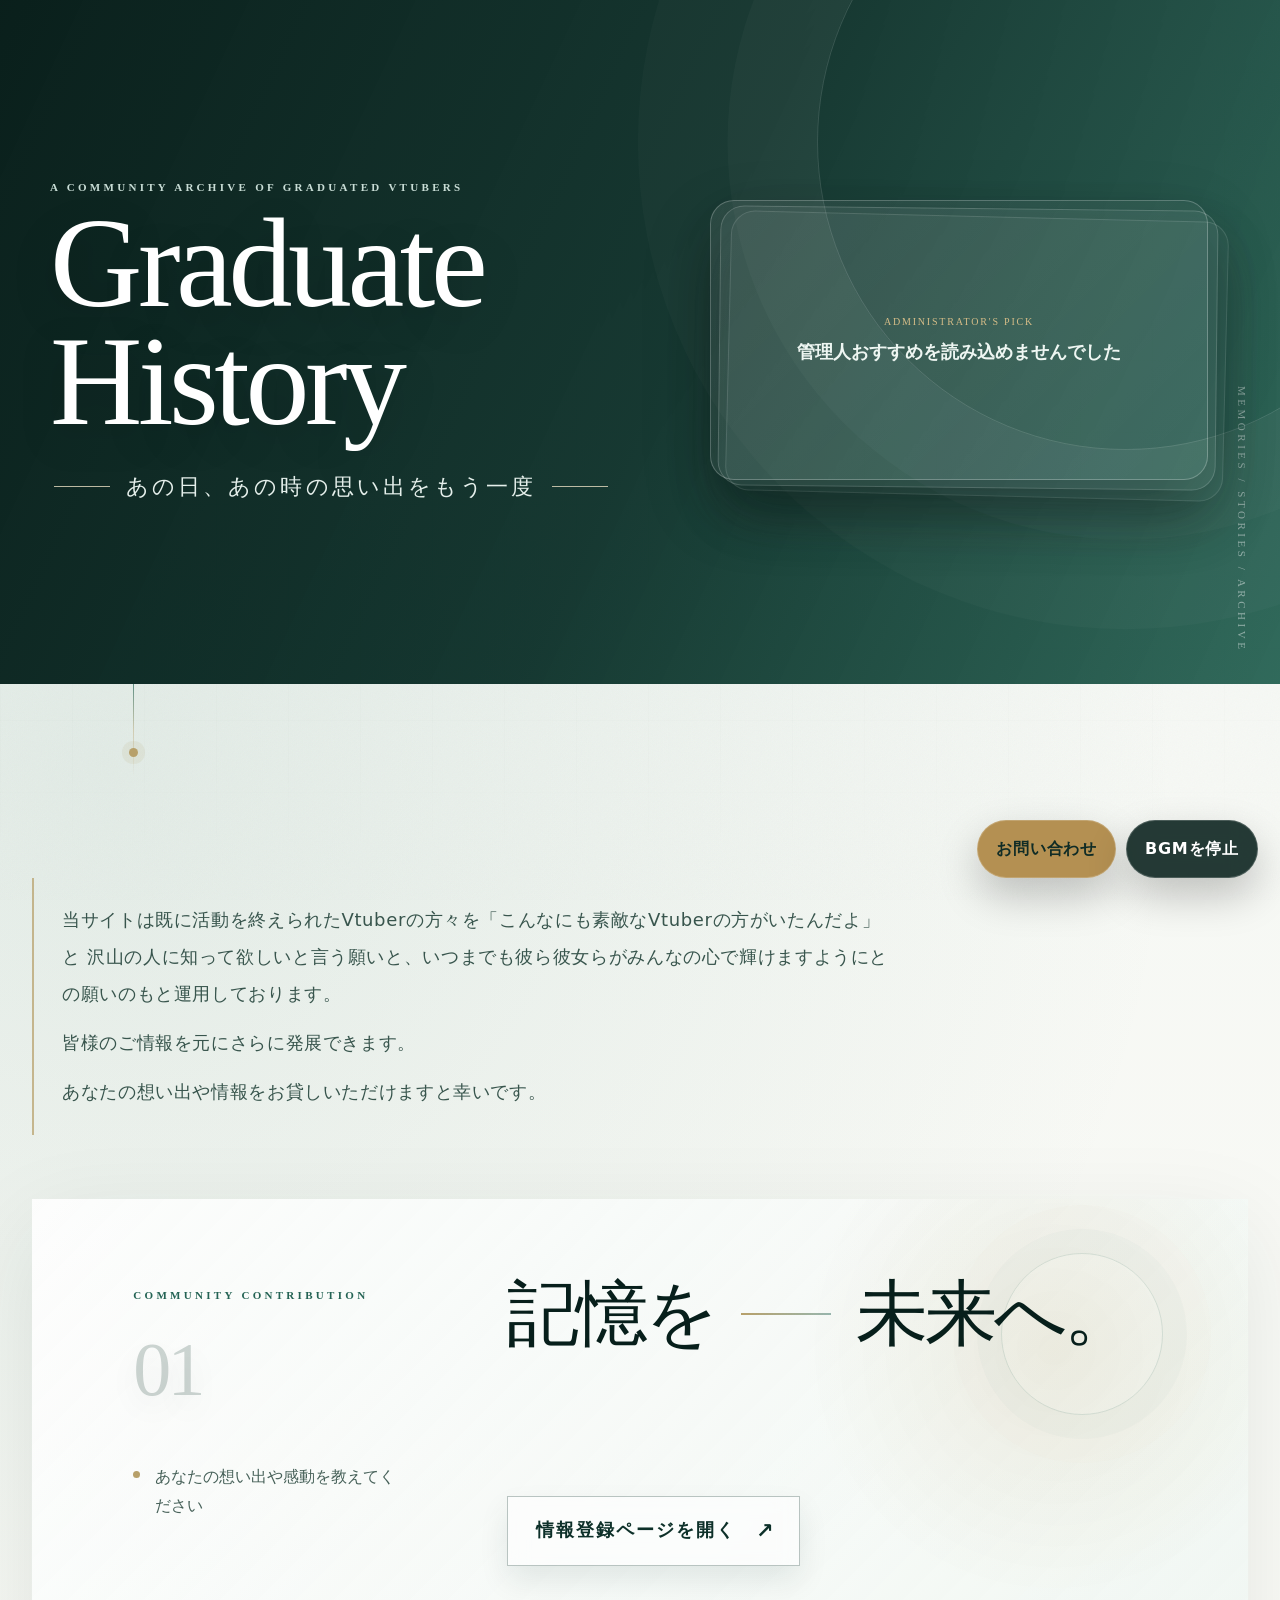
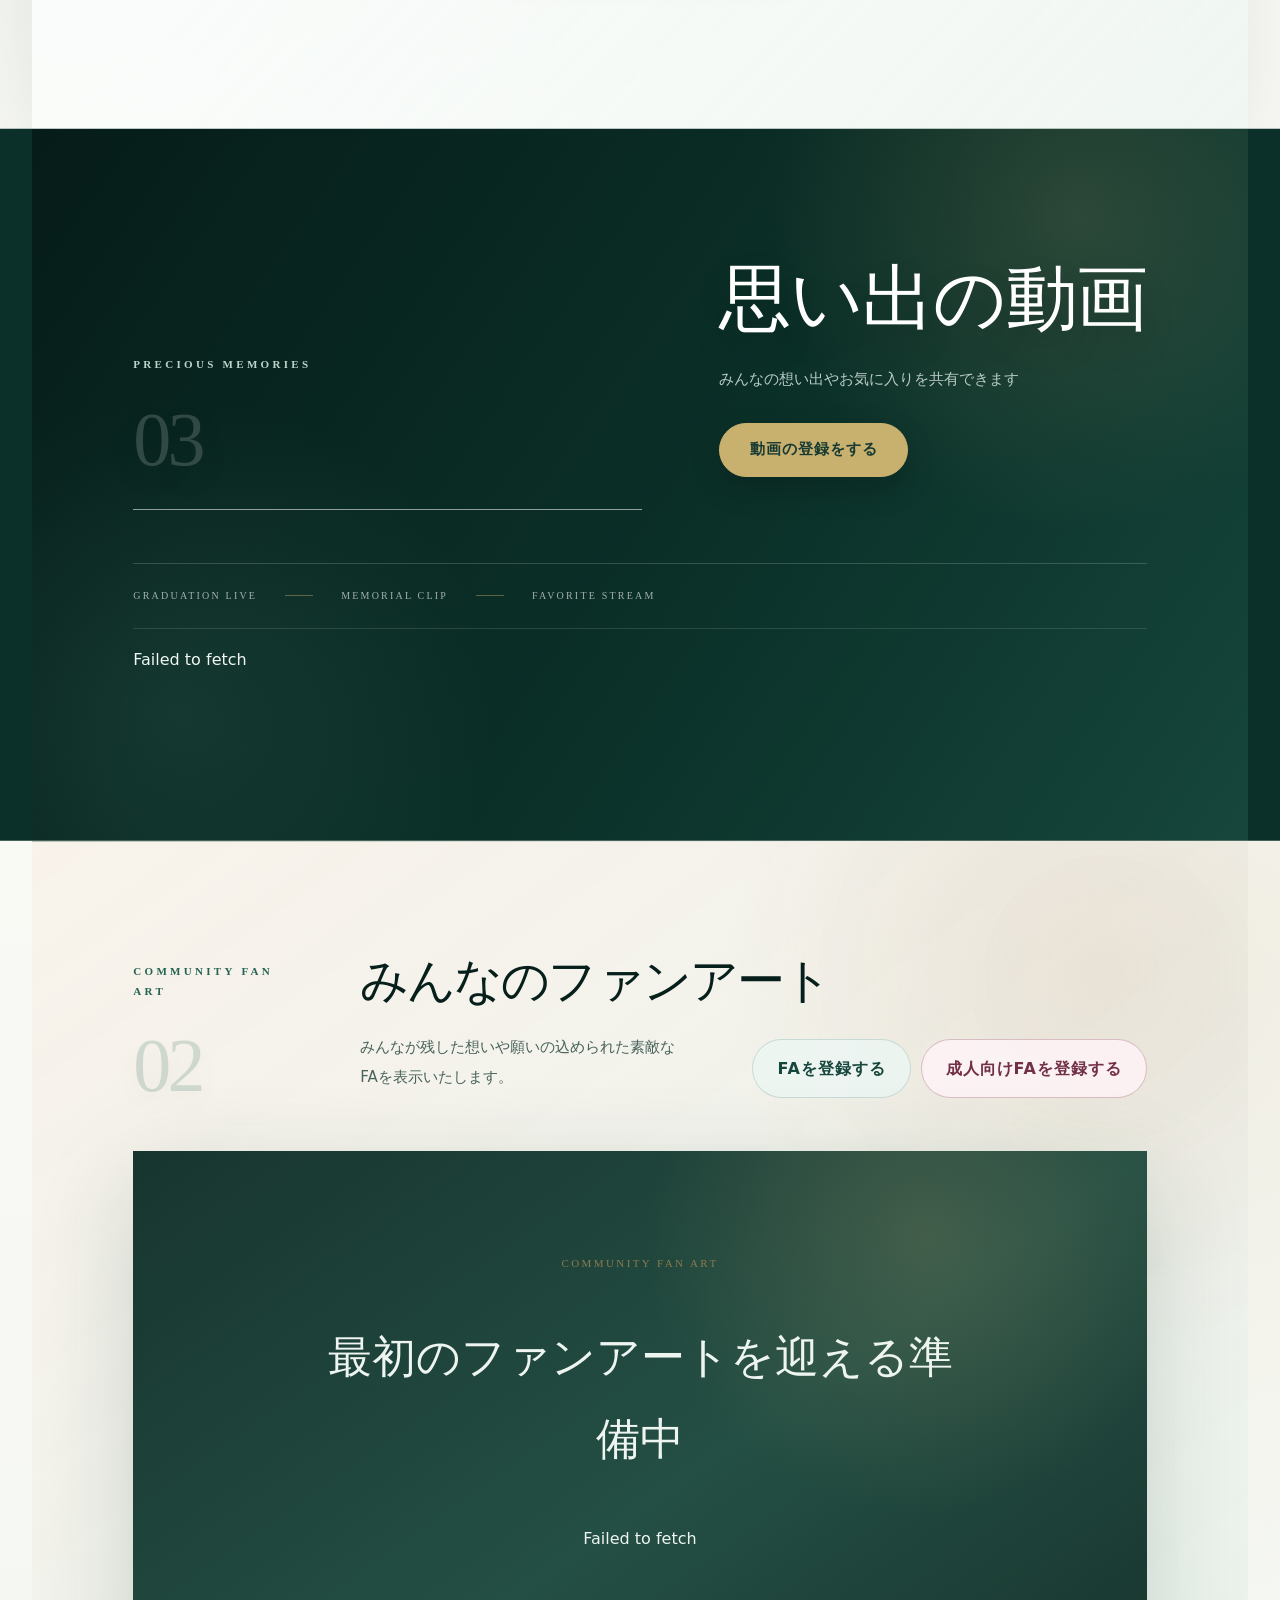
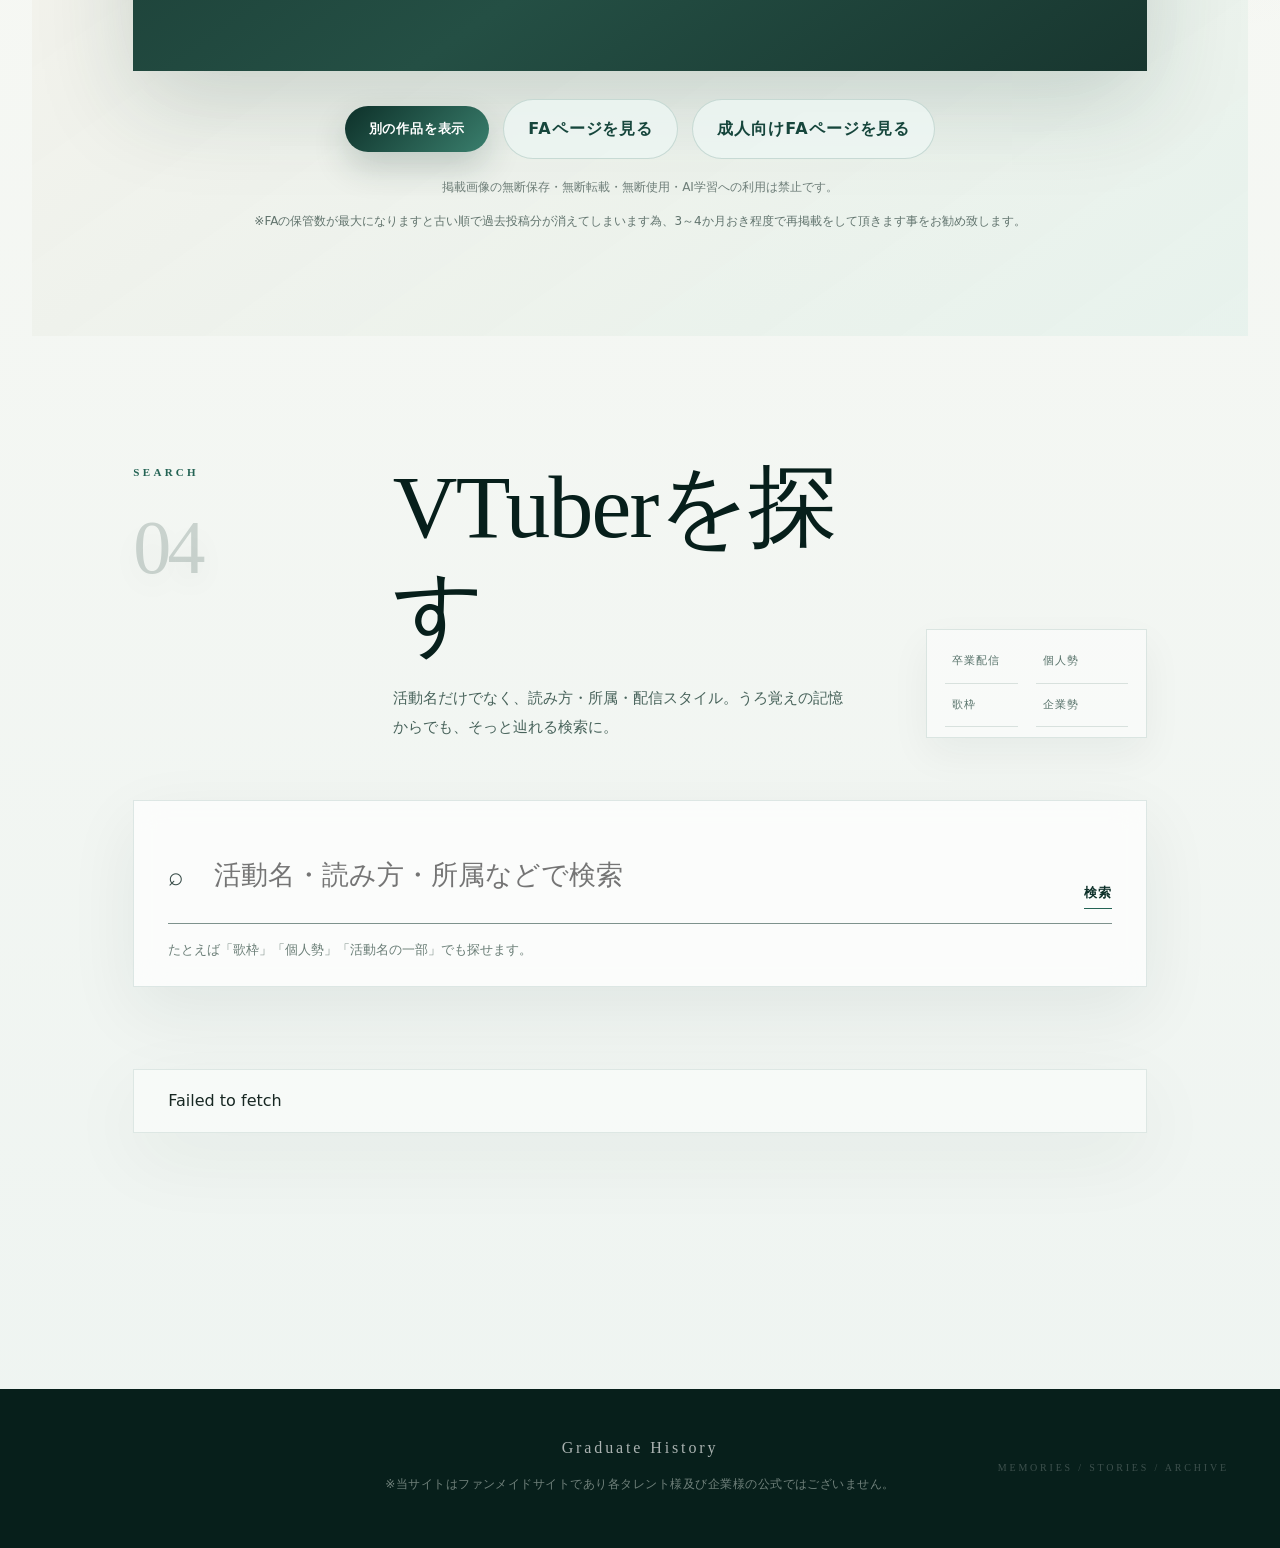
==== commit 9c28c59e: "Add files via upload" ====
--- a/index.html
+++ b/index.html
@@ -46,6 +46,29 @@
     <a class="button primary" href="register.html">情報登録ページを開く</a>
   </div>
 </section>
+<section class="panel panel-feature memories-panel home-section">
+  <div class="memories-inner">
+  <div class="section-head split-head editorial-section-head">
+    <div class="editorial-section-label">
+      <p class="eyebrow">Precious Memories</p>
+      <span class="editorial-section-number" aria-hidden="true">03</span>
+    </div>
+    <div class="editorial-section-copy">
+      <h2>思い出の動画</h2>
+      <p class="section-copy">みんなの想い出やお気に入りを共有できます</p>
+      <div class="memories-copy-actions"><a class="button primary video-register-link" href="video-register.html">動画の登録をする</a></div>
+    </div>
+    <button id="randomVideoBtn" class="button primary">ランダム視聴</button>
+  </div>
+  <div class="curation-band">
+    <span>Graduation Live</span>
+    <span>Memorial Clip</span>
+    <span>Favorite Stream</span>
+  </div>
+  <div id="videoSlider" class="video-grid video-grid-premium"><p class="muted">動画を読み込んでいます。</p></div>
+  <div class="actions pagination-actions"><button id="loadMoreVideosBtn" class="button ghost" type="button" hidden>動画をもっと見る</button></div>
+  </div>
+</section>
 <section class="panel home-fanart-panel home-section">
   <div class="editorial-section-head home-fanart-heading">
     <div class="editorial-section-label">
@@ -71,29 +94,6 @@
   </div>
   <p class="fanart-protection-copy">掲載画像の無断保存・無断転載・無断使用・AI学習への利用は禁止です。</p>
   <p class="fanart-retention-notice">※FAの保管数が最大になりますと古い順で過去投稿分が消えてしまいます為、3～4か月おき程度で再掲載をして頂きます事をお勧め致します。</p>
-</section>
-<section class="panel panel-feature memories-panel home-section">
-  <div class="memories-inner">
-  <div class="section-head split-head editorial-section-head">
-    <div class="editorial-section-label">
-      <p class="eyebrow">Precious Memories</p>
-      <span class="editorial-section-number" aria-hidden="true">03</span>
-    </div>
-    <div class="editorial-section-copy">
-      <h2>思い出の動画</h2>
-      <p class="section-copy">みんなの想い出やお気に入りを共有できます</p>
-      <div class="memories-copy-actions"><a class="button primary video-register-link" href="video-register.html">動画の登録をする</a></div>
-    </div>
-    <button id="randomVideoBtn" class="button primary">ランダム視聴</button>
-  </div>
-  <div class="curation-band">
-    <span>Graduation Live</span>
-    <span>Memorial Clip</span>
-    <span>Favorite Stream</span>
-  </div>
-  <div id="videoSlider" class="video-grid video-grid-premium"><p class="muted">動画を読み込んでいます。</p></div>
-  <div class="actions pagination-actions"><button id="loadMoreVideosBtn" class="button ghost" type="button" hidden>動画をもっと見る</button></div>
-  </div>
 </section>
 <section id="graduationMemory" class="panel graduation-memory hidden"><p class="eyebrow">Today's Graduation Memory</p><h2 id="graduationTitle"></h2><p id="graduationText" class="lead"></p><div class="actions"><a id="graduationVideoBtn" class="button primary" target="_blank" rel="noopener">あの日の思い出を見る</a><button id="graduationNextBtn" class="button ghost">別の記録を見る</button></div></section>
 <section class="panel panel-feature search-panel home-section">
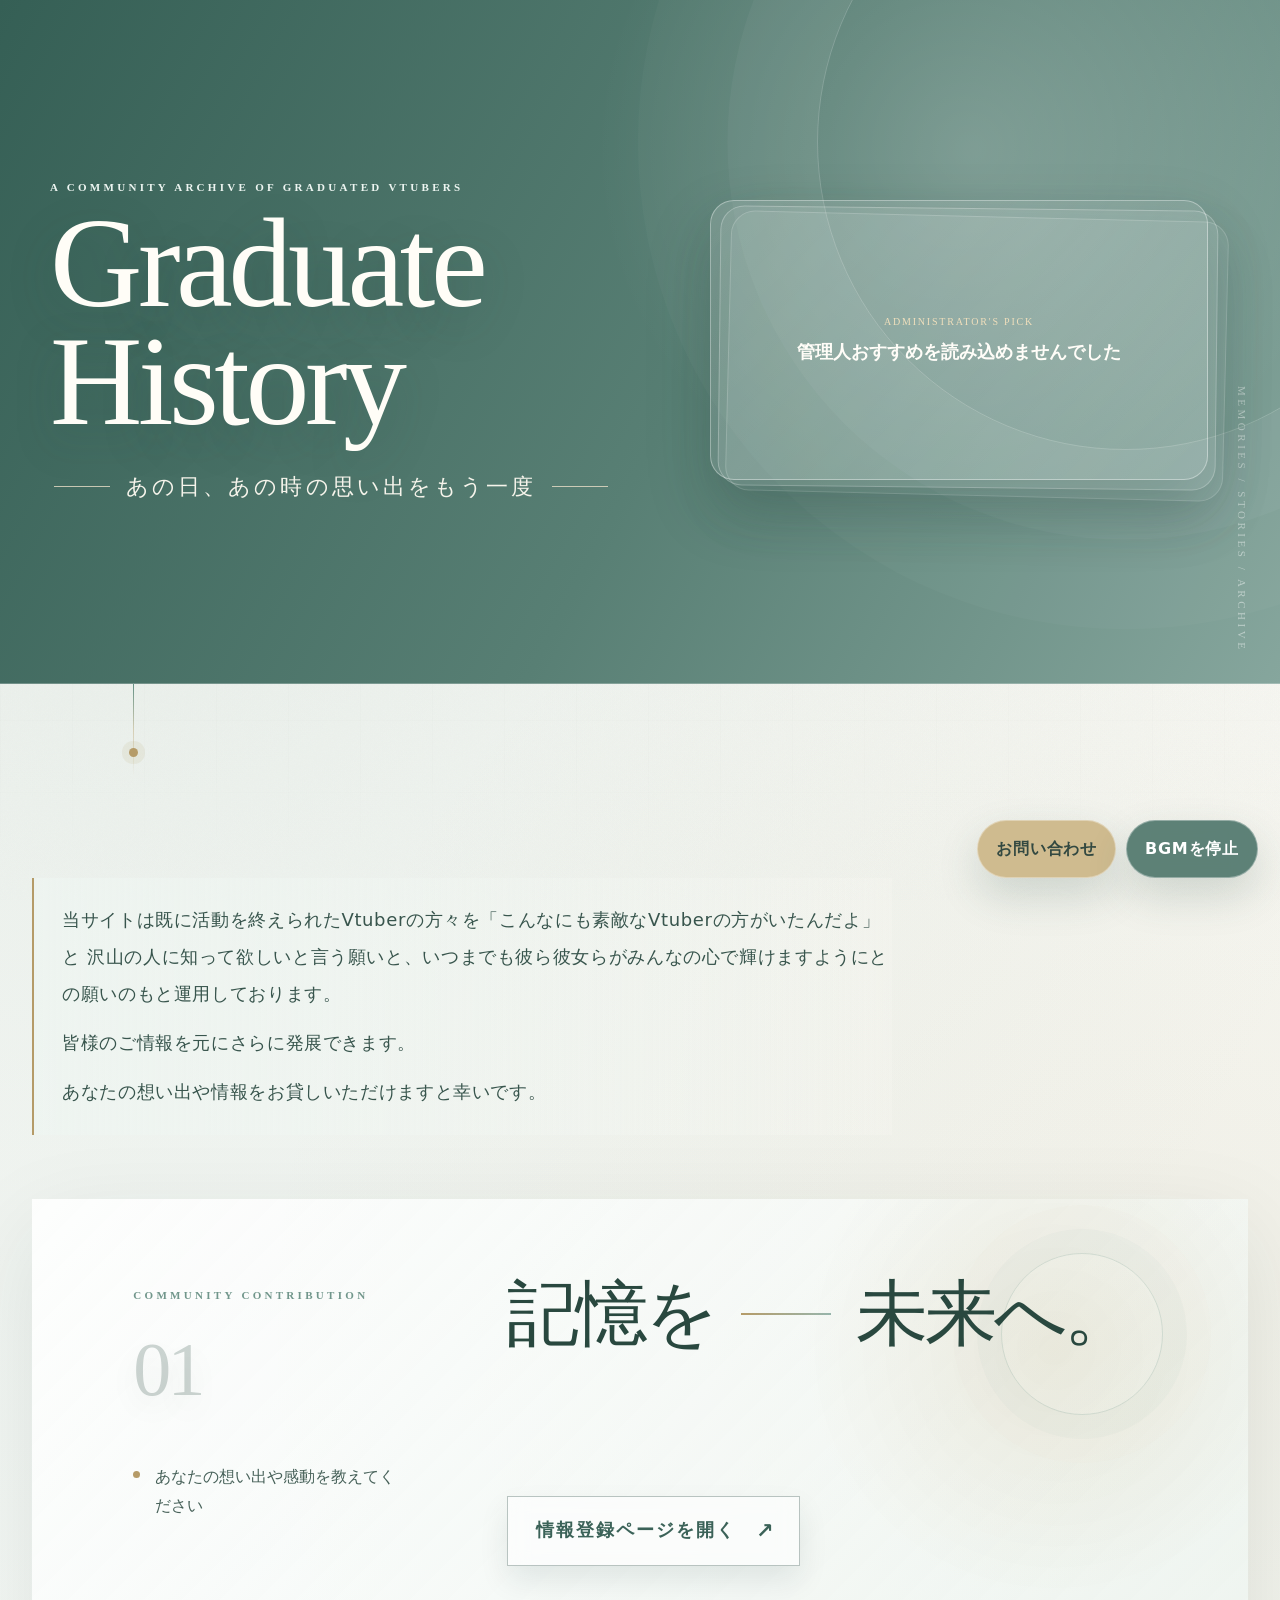
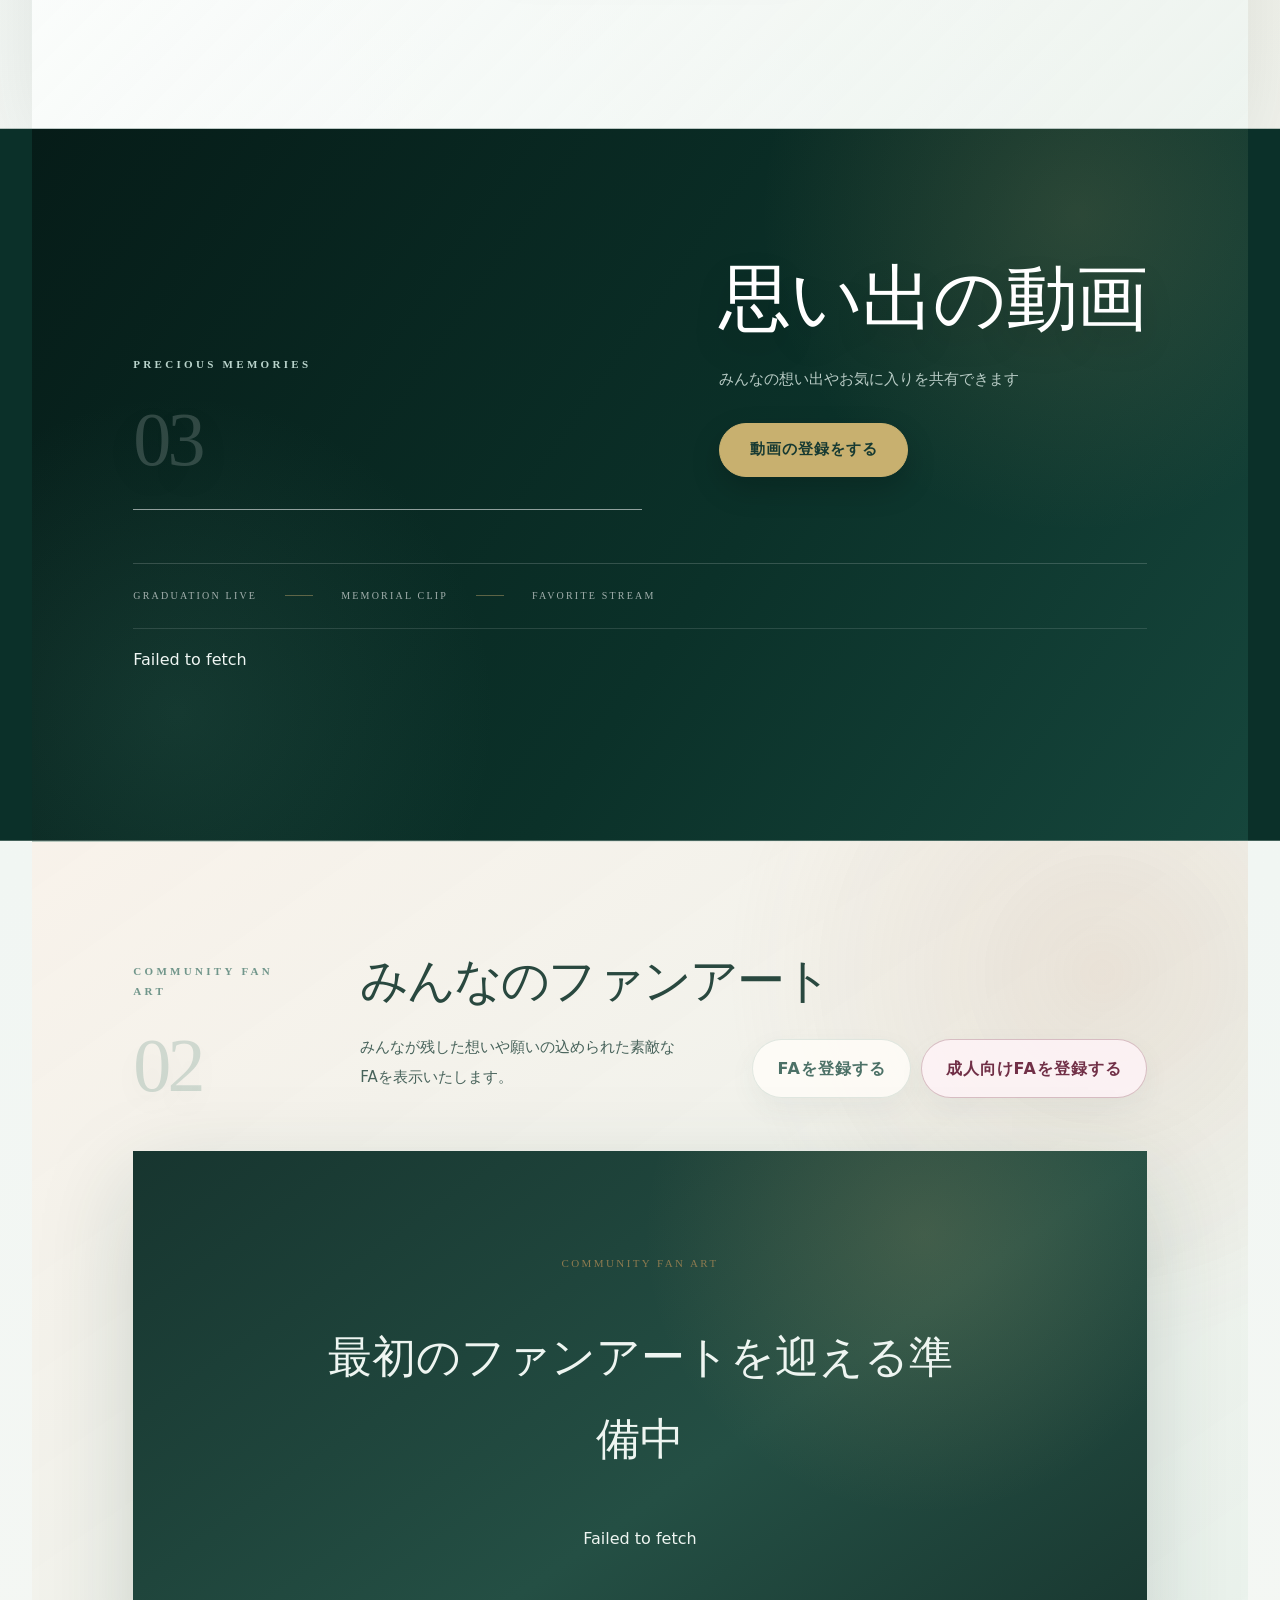
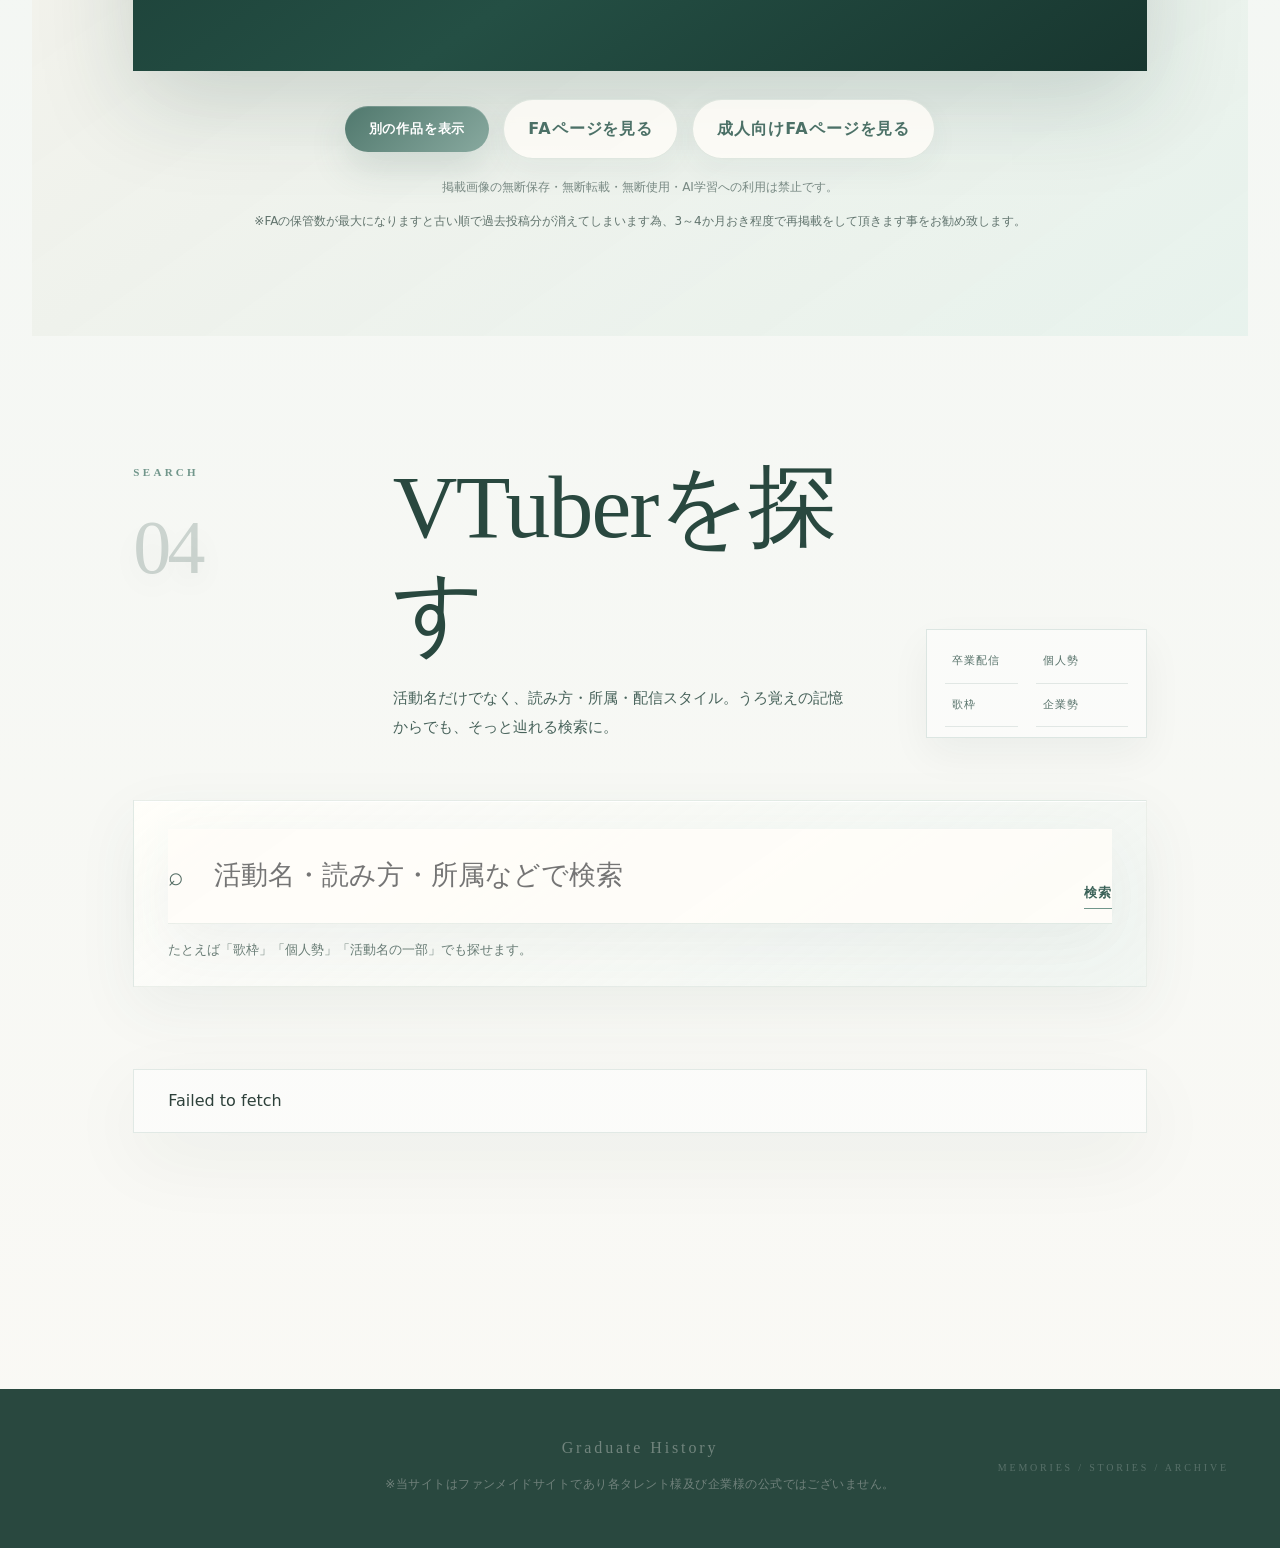
==== commit 93edd469: "Add files via upload" ====
--- a/index.html
+++ b/index.html
@@ -1,4 +1,4 @@
-<!doctype html><html lang="ja"><head><meta charset="utf-8"><meta name="viewport" content="width=device-width,initial-scale=1"><title>Graduate History</title><meta name="description" content="卒業・引退したVTuberの活動記録をみんなで残すサイト"><link rel="stylesheet" href="styles.css?v=20260728-footer1"></head><body class="home">
+<!doctype html><html lang="ja"><head><meta charset="utf-8"><meta name="viewport" content="width=device-width,initial-scale=1"><title>Graduate History</title><meta name="description" content="卒業・引退したVTuberの活動記録をみんなで残すサイト"><link rel="stylesheet" href="styles.css?v=20260729-public-sage1"></head><body class="home">
 <header class="hero"><div class="wrap gh-hero-layout">
   <div class="gh-hero-copy">
     <p class="eyebrow">A community archive of graduated VTubers</p>
--- a/styles.css
+++ b/styles.css
@@ -3956,3 +3956,360 @@
     line-height:1.75;
   }
 }
+
+/* ===== 2026-07-29 Public site: pale sage luxury palette ===== */
+body.home,
+body.register-page,
+body.video-register-page,
+body.fanart-page,
+body.profile-detail-page{
+  --aoi-950:#29483f;
+  --aoi-900:#3b6258;
+  --aoi-800:#557a70;
+  --aoi-700:#71968b;
+  --aoi-600:#8eaea4;
+  --aoi-500:#abc5bc;
+  --aoi-300:#d4e3de;
+  --aoi-200:#e3ece8;
+  --aoi-100:#f0f5f2;
+  --moon:#faf9f4;
+  --paper:#fffdf9;
+  --ink:#2d403a;
+  --muted:#788983;
+  --gold:#b59b68;
+  --gold-soft:#eadfc8;
+  --line:rgba(73,107,98,.14);
+  --shadow:0 30px 90px rgba(57,86,78,.10);
+  color:var(--ink);
+  background:
+    radial-gradient(circle at 9% 10%,rgba(157,188,178,.18),transparent 29%),
+    radial-gradient(circle at 91% 28%,rgba(196,174,126,.12),transparent 25%),
+    linear-gradient(180deg,#fbfaf6 0%,#f1f6f3 52%,#faf9f5 100%);
+}
+
+body.home::before,
+body.register-page::before,
+body.video-register-page::before,
+body.fanart-page::before,
+body.profile-detail-page::before{
+  opacity:.16;
+}
+
+body.home .hero,
+body.register-page .hero,
+body.video-register-page .hero,
+body.fanart-page:not(.adult-fanart-page) .hero{
+  background:
+    radial-gradient(circle at 76% 22%,rgba(255,255,255,.18),transparent 34%),
+    linear-gradient(118deg,#355f55 0%,#587f74 54%,#86a69d 100%);
+  box-shadow:inset 0 -1px 0 rgba(255,255,255,.24);
+}
+
+body.home .hero::before,
+body.register-page .hero::before,
+body.video-register-page .hero::before,
+body.fanart-page:not(.adult-fanart-page) .hero::before{
+  border-color:rgba(255,255,255,.20);
+  box-shadow:0 0 0 7vw rgba(255,255,255,.035),0 0 0 14vw rgba(255,255,255,.022);
+}
+
+body.home .hero .eyebrow,
+body.register-page .hero .eyebrow,
+body.video-register-page .hero .eyebrow,
+body.fanart-page:not(.adult-fanart-page) .hero .eyebrow{
+  color:#edf5f1;
+}
+
+body.home .hero h1,
+body.register-page .hero h1,
+body.video-register-page .hero h1,
+body.fanart-page:not(.adult-fanart-page) .hero h1{
+  color:#fffdf7;
+  text-shadow:0 14px 46px rgba(38,70,62,.25);
+}
+
+body.home .hero .subtitle,
+body.register-page .hero .subtitle,
+body.video-register-page .hero .subtitle,
+body.fanart-page:not(.adult-fanart-page) .hero .subtitle{
+  color:#f6f4eb;
+}
+
+body.home .hero .subtitle::before,
+body.home .hero .subtitle::after,
+body.register-page .hero .subtitle::before,
+body.register-page .hero .subtitle::after,
+body.video-register-page .hero .subtitle::before,
+body.video-register-page .hero .subtitle::after,
+body.fanart-page:not(.adult-fanart-page) .hero .subtitle::before,
+body.fanart-page:not(.adult-fanart-page) .hero .subtitle::after{
+  background:#eadfc8;
+}
+
+body.home .panel,
+body.register-page .registration-content,
+body.video-register-page .video-registration-form,
+body.fanart-page .fanart-submit-section,
+body.profile-detail-page .profile-info-group{
+  border-color:rgba(181,155,104,.18);
+}
+
+body.home .primary,
+body.register-page .primary,
+body.video-register-page .primary,
+body.fanart-page .primary,
+body.profile-detail-page .primary{
+  color:#fff;
+  background:linear-gradient(135deg,#50786d,#88a99f);
+  box-shadow:0 16px 36px rgba(70,109,99,.18),inset 0 1px 0 rgba(255,255,255,.18);
+}
+
+body.home .ghost,
+body.register-page .ghost,
+body.video-register-page .ghost,
+body.fanart-page .ghost,
+body.profile-detail-page .ghost{
+  color:#4c7167;
+  background:rgba(255,253,248,.84);
+  border-color:rgba(111,148,137,.20);
+  box-shadow:0 10px 28px rgba(63,92,84,.055);
+}
+
+body.home .primary:hover,
+body.register-page .primary:hover,
+body.video-register-page .primary:hover,
+body.fanart-page .primary:hover,
+body.profile-detail-page .primary:hover{
+  filter:saturate(.92) brightness(1.03);
+  box-shadow:0 20px 44px rgba(70,109,99,.22),0 0 0 1px rgba(181,155,104,.13);
+}
+
+body.home input,
+body.home select,
+body.home textarea,
+body.register-page input,
+body.register-page select,
+body.register-page textarea,
+body.video-register-page input,
+body.video-register-page select,
+body.video-register-page textarea,
+body.fanart-page input,
+body.fanart-page select,
+body.fanart-page textarea{
+  border-color:rgba(91,130,119,.19);
+  background:rgba(255,253,249,.90);
+}
+
+body.home input:focus,
+body.home select:focus,
+body.home textarea:focus,
+body.register-page input:focus,
+body.register-page select:focus,
+body.register-page textarea:focus,
+body.video-register-page input:focus,
+body.video-register-page select:focus,
+body.video-register-page textarea:focus,
+body.fanart-page input:focus,
+body.fanart-page select:focus,
+body.fanart-page textarea:focus{
+  border-color:#91afa5;
+  box-shadow:0 0 0 4px rgba(142,174,164,.14);
+}
+
+body.home .site-introduction,
+body.register-page .registration-rules,
+body.video-register-page .video-register-rules,
+body.fanart-page .fanart-rules{
+  border-left-color:#b59b68;
+}
+
+body.home .site-introduction{
+  color:#526c64;
+  background:linear-gradient(90deg,rgba(238,245,241,.72),rgba(255,253,248,.18));
+}
+
+body.home .daily-recommendation-card,
+body.home .profile-card,
+body.home .video-card,
+body.profile-detail-page .profile-info-group{
+  border-color:rgba(111,148,137,.15);
+  background:linear-gradient(155deg,rgba(255,254,250,.96),rgba(238,245,241,.76));
+  box-shadow:0 18px 46px rgba(66,96,87,.07);
+}
+
+body.home .home-fanart-panel,
+body.home .search-panel,
+body.home .home-intro,
+body.home .memories-panel,
+body.home .graduation-memory{
+  border-color:rgba(90,123,114,.14);
+}
+
+body.home .gh-featured-stack::before,
+body.home .gh-featured-stack::after{
+  border-color:rgba(255,255,255,.32);
+  background:rgba(255,255,255,.09);
+  box-shadow:0 22px 56px rgba(44,73,65,.18);
+}
+
+body.home .gh-featured-slide{
+  border-color:rgba(255,255,255,.45);
+  background:#456c61;
+  box-shadow:0 30px 72px rgba(39,68,60,.24),0 0 0 1px rgba(222,204,166,.13);
+}
+
+body.home .gh-featured-overlay{
+  background:linear-gradient(transparent,rgba(39,70,62,.91));
+}
+
+body.home .gh-featured-empty{
+  border-color:rgba(255,255,255,.36);
+  background:linear-gradient(135deg,rgba(255,255,255,.15),rgba(255,255,255,.055));
+  box-shadow:0 28px 66px rgba(43,73,65,.17);
+  color:#fffdf8;
+}
+
+body.home .gh-featured-empty span{
+  color:#f0dfbc;
+}
+
+body.home .video-thumbnail-frame{
+  background:#587c72;
+  border-color:rgba(181,155,104,.24);
+  box-shadow:0 14px 34px rgba(64,94,85,.10);
+}
+
+body.home .search-shell,
+body.home .search-row,
+body.register-page #registrationForm .form-section,
+body.register-page #registrationForm .main-form-grid{
+  border-color:rgba(111,148,137,.14);
+  background:linear-gradient(145deg,rgba(255,254,250,.90),rgba(237,244,240,.66));
+  box-shadow:0 20px 58px rgba(62,91,83,.065),inset 0 1px 0 rgba(255,255,255,.94);
+}
+
+body.register-page #registrationForm .form-grid > label,
+body.fanart-page .fanart-form-grid{
+  border-color:rgba(111,148,137,.15);
+  background:linear-gradient(145deg,rgba(255,254,250,.94),rgba(241,246,243,.78));
+}
+
+body.register-page #registrationForm .form-grid > label:focus-within{
+  border-color:rgba(121,158,147,.42);
+  box-shadow:0 18px 40px rgba(63,94,85,.09),0 0 0 5px rgba(142,174,164,.12);
+}
+
+body.fanart-page:not(.adult-fanart-page){
+  background:
+    radial-gradient(circle at 8% 8%,rgba(157,188,178,.16),transparent 29%),
+    linear-gradient(180deg,#fbfaf6 0%,#eff5f1 100%);
+}
+
+body.fanart-page:not(.adult-fanart-page) .fanart-viewer{
+  background:
+    radial-gradient(circle at 78% 16%,rgba(255,255,255,.13),transparent 28%),
+    linear-gradient(145deg,#52766c,#78998f);
+  box-shadow:0 30px 84px rgba(67,98,89,.16),0 0 0 1px rgba(181,155,104,.12);
+}
+
+body.fanart-page:not(.adult-fanart-page) .fanart-activity,
+body.fanart-page:not(.adult-fanart-page) .fanart-empty .empty-kicker{
+  color:#f0dcb2;
+}
+
+body.fanart-page:not(.adult-fanart-page) .fanart-author{
+  color:#f1f6f3;
+}
+
+body.profile-detail-page{
+  background:
+    radial-gradient(circle at 10% 10%,rgba(157,188,178,.16),transparent 28%),
+    linear-gradient(180deg,#fbfaf6,#f0f5f2);
+}
+
+body.profile-detail-page .profile-detail-hero{
+  color:#fffdf8;
+  background:
+    radial-gradient(circle at 78% 20%,rgba(255,255,255,.16),transparent 31%),
+    linear-gradient(145deg,#466e63,#7c9c92);
+  box-shadow:inset 0 -1px 0 rgba(255,255,255,.24);
+}
+
+body.profile-detail-page .profile-hero-fanart{
+  border-color:rgba(255,255,255,.42);
+  background:rgba(255,255,255,.12);
+  box-shadow:0 28px 68px rgba(49,80,71,.21),0 0 0 1px rgba(226,207,168,.13);
+}
+
+body.profile-detail-page .profile-hero-fanart figcaption{
+  background:rgba(56,91,81,.84);
+}
+
+body.profile-detail-page .profile-official-links a{
+  border-color:rgba(89,127,116,.24);
+  background:rgba(255,253,248,.66);
+}
+
+body.profile-detail-page .profile-related-section,
+body.profile-detail-page .profile-detail-summary,
+body.profile-detail-page .profile-letter{
+  border-color:rgba(89,127,116,.15);
+}
+
+body.home .floating-control,
+body.register-page .floating-control,
+body.video-register-page .floating-control,
+body.fanart-page .floating-control,
+body.profile-detail-page .floating-control{
+  border-color:rgba(255,255,255,.34);
+  background:rgba(77,117,106,.90);
+  box-shadow:0 18px 42px rgba(52,82,73,.18);
+}
+
+body.home .feedback-toggle,
+body.register-page .feedback-toggle,
+body.video-register-page .feedback-toggle,
+body.fanart-page .feedback-toggle,
+body.profile-detail-page .feedback-toggle{
+  color:#334941;
+  background:rgba(205,184,139,.95);
+}
+
+body.home footer,
+body.register-page footer,
+body.video-register-page footer,
+body.fanart-page footer,
+body.profile-detail-page footer{
+  color:#71847d;
+  border-color:rgba(89,127,116,.13);
+}
+
+@media(max-width:720px){
+  body.home .hero,
+  body.register-page .hero,
+  body.video-register-page .hero,
+  body.fanart-page:not(.adult-fanart-page) .hero{
+    background:
+      radial-gradient(circle at 82% 16%,rgba(255,255,255,.15),transparent 30%),
+      linear-gradient(132deg,#426b60 0%,#73968b 100%);
+  }
+}
+
+/* Keep the adults-only page visually distinct while matching the softer luxury finish. */
+body.adult-fanart-page{
+  background:
+    radial-gradient(circle at 10% 10%,rgba(160,108,125,.11),transparent 28%),
+    linear-gradient(180deg,#fbf8f7 0%,#f3ecee 100%);
+}
+body.adult-fanart-page .primary{
+  background:linear-gradient(135deg,#6f394b,#9b6374);
+  box-shadow:0 16px 36px rgba(93,48,64,.17),inset 0 1px 0 rgba(255,255,255,.16);
+}
+body.adult-fanart-page .ghost{
+  color:#713f50;
+  border-color:rgba(126,67,87,.18);
+  background:rgba(255,251,250,.86);
+}
+body.adult-fanart-page .fanart-rules{
+  border-left-color:#9b6374;
+}
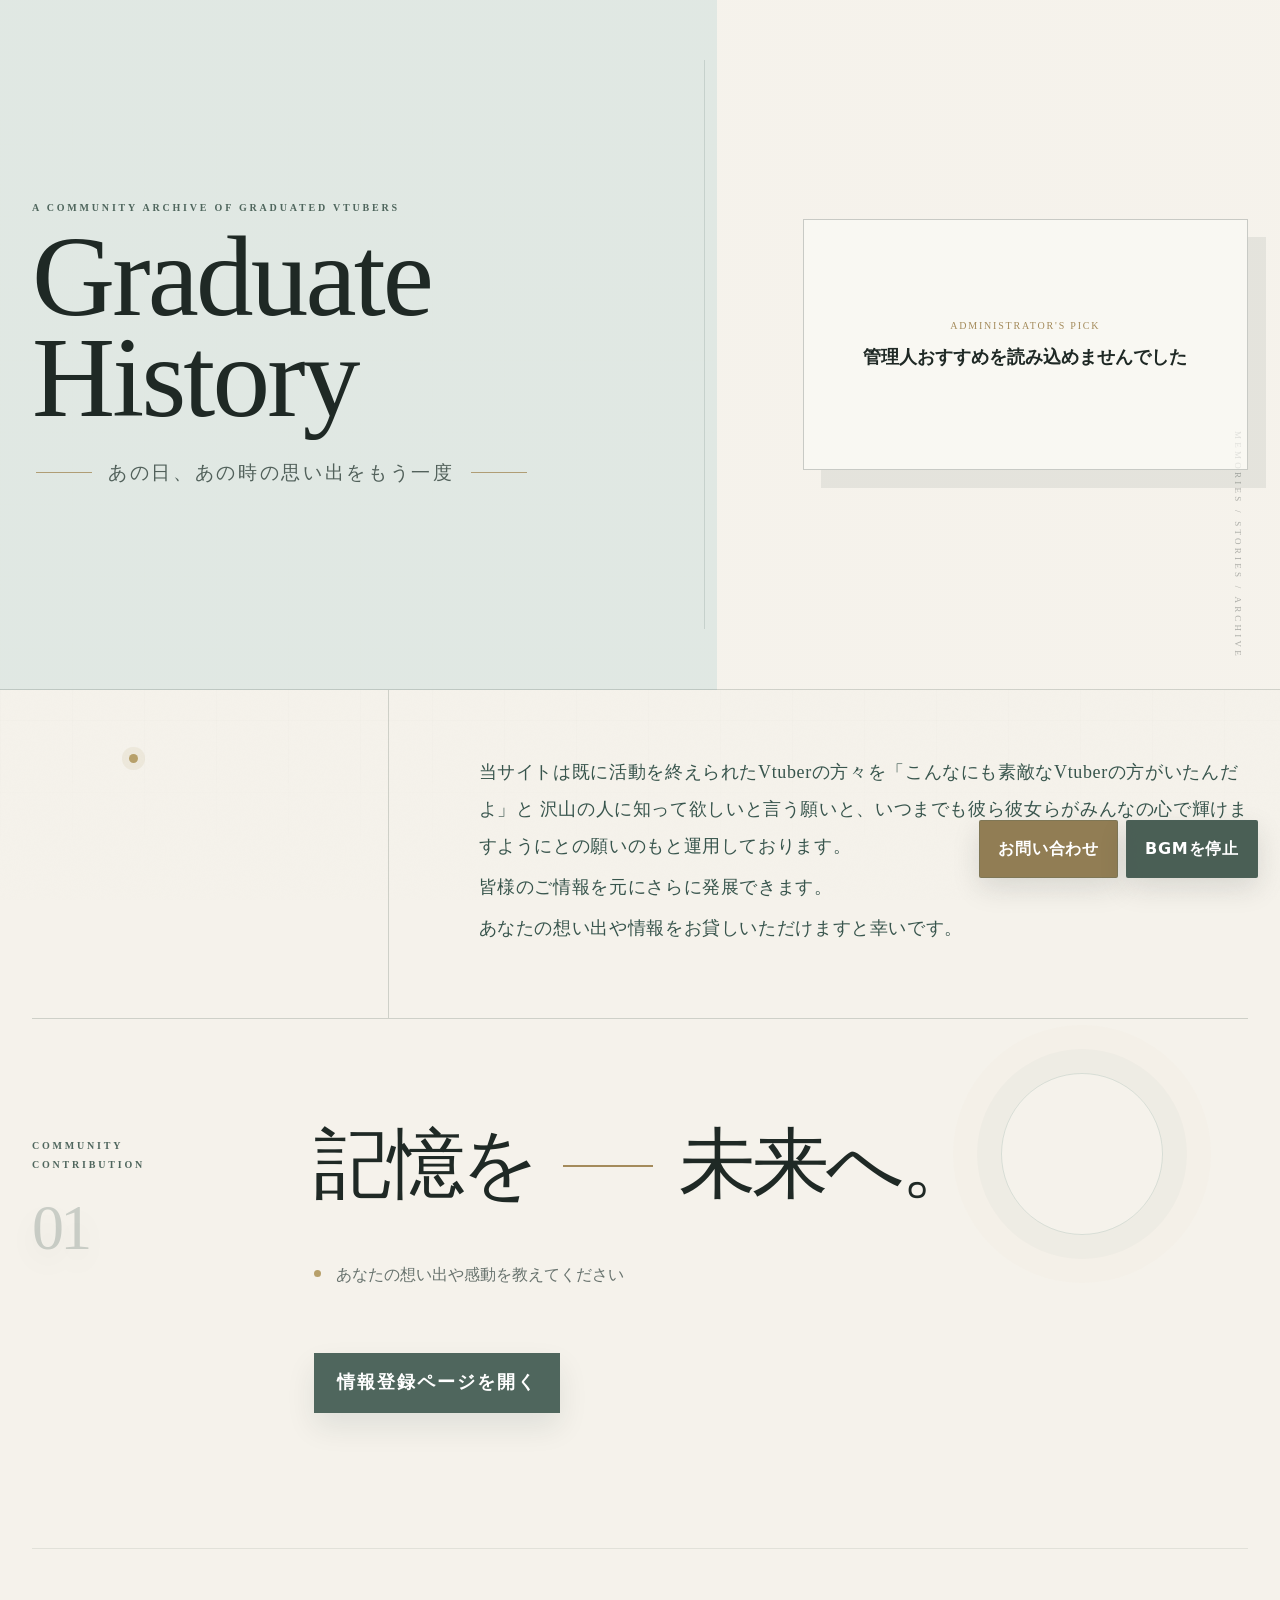
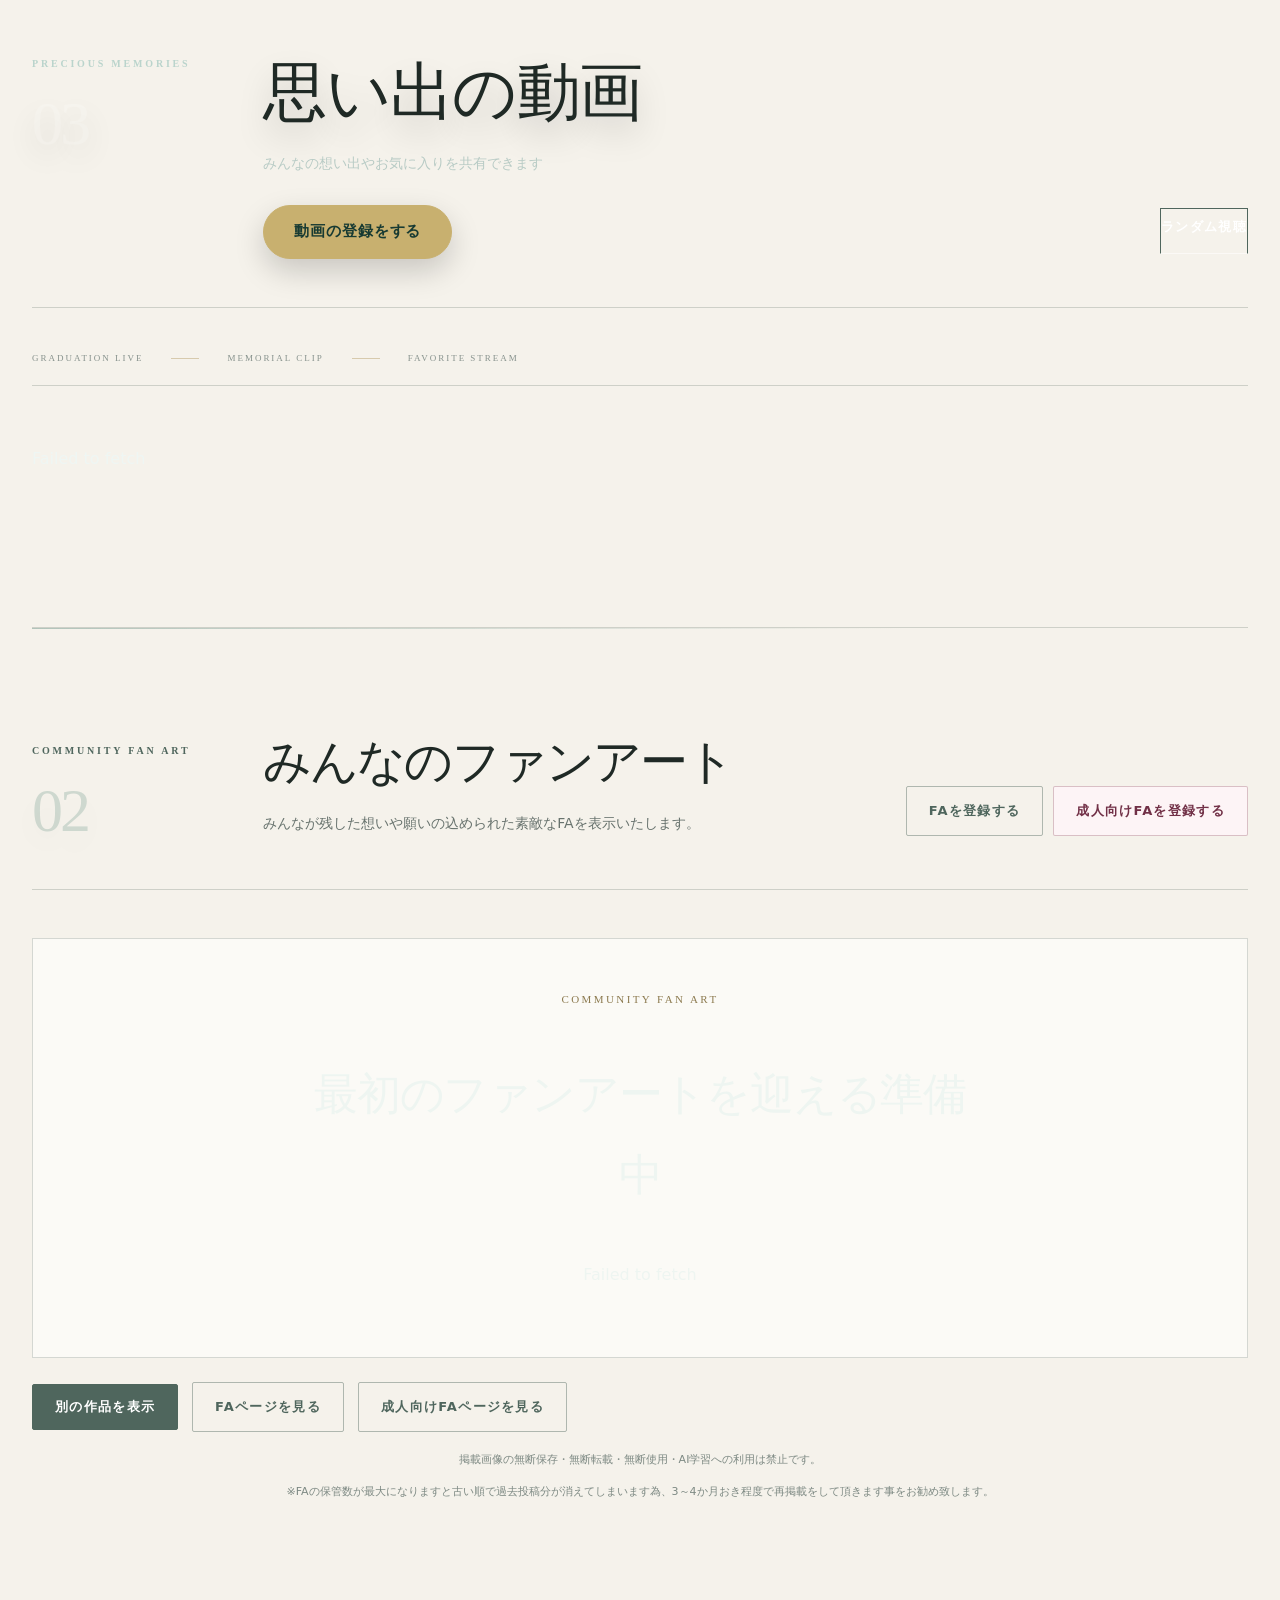
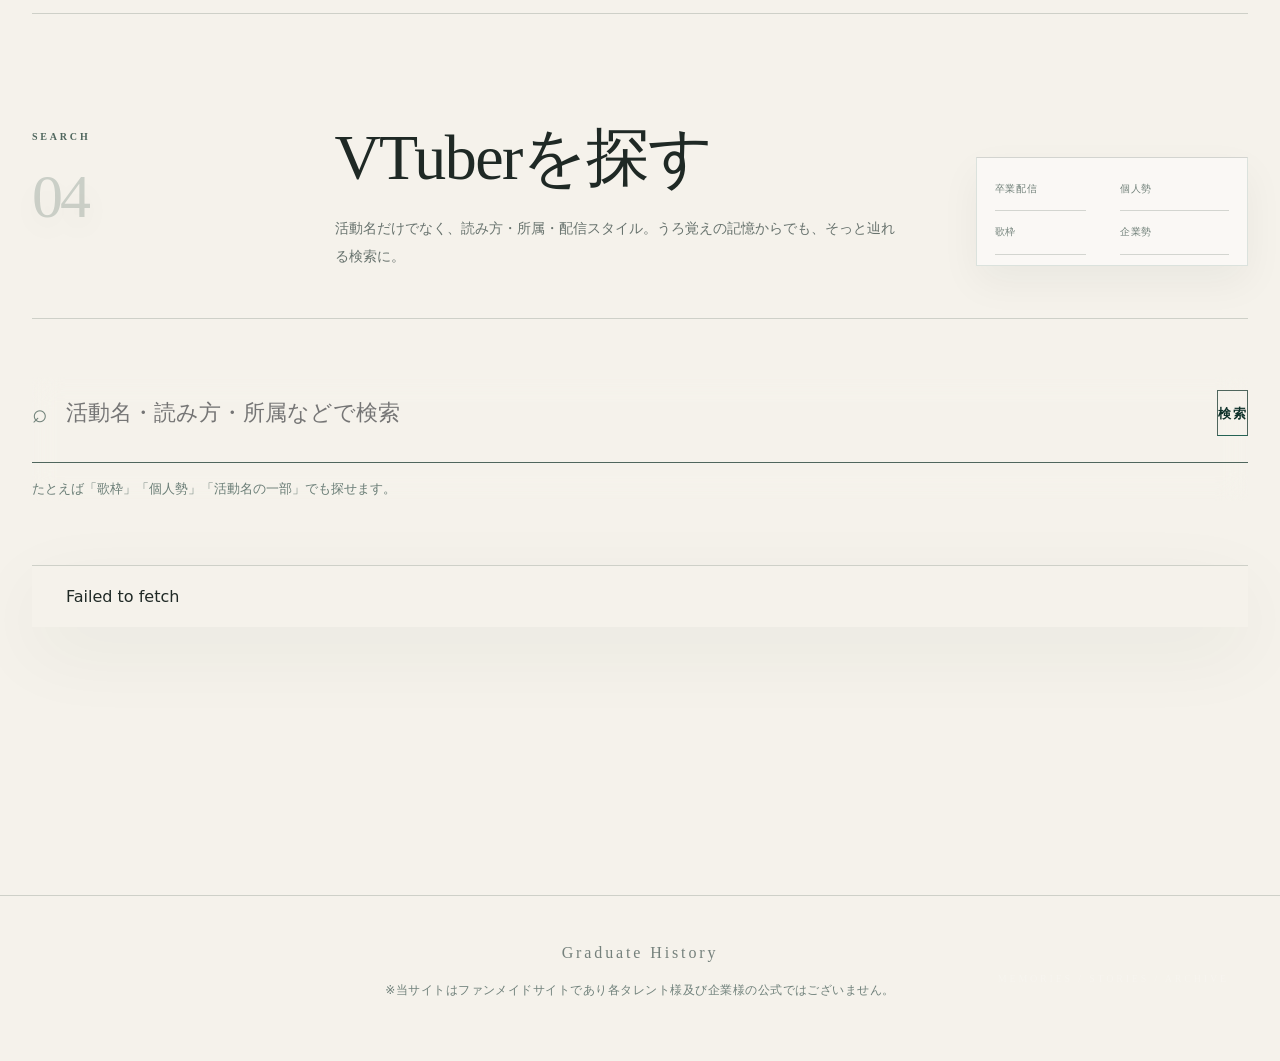
==== commit 6de8b0cc: "Add files via upload" ====
--- a/index.html
+++ b/index.html
@@ -1,4 +1,4 @@
-<!doctype html><html lang="ja"><head><meta charset="utf-8"><meta name="viewport" content="width=device-width,initial-scale=1"><title>Graduate History</title><meta name="description" content="卒業・引退したVTuberの活動記録をみんなで残すサイト"><link rel="stylesheet" href="styles.css?v=20260729-public-sage1"></head><body class="home">
+<!doctype html><html lang="ja"><head><meta charset="utf-8"><meta name="viewport" content="width=device-width,initial-scale=1"><title>Graduate History</title><meta name="description" content="卒業・引退したVTuberの活動記録をみんなで残すサイト"><link rel="stylesheet" href="styles.css?v=20260729-editorial2"></head><body class="home">
 <header class="hero"><div class="wrap gh-hero-layout">
   <div class="gh-hero-copy">
     <p class="eyebrow">A community archive of graduated VTubers</p>
--- a/styles.css
+++ b/styles.css
@@ -3957,34 +3957,26 @@
   }
 }
 
-/* ===== 2026-07-29 Public site: pale sage luxury palette ===== */
+/* ===== 2026-07-29 Public editorial luxury redesign ===== */
+/* Public pages only. The administration screen is intentionally untouched. */
+
 body.home,
 body.register-page,
 body.video-register-page,
 body.fanart-page,
 body.profile-detail-page{
-  --aoi-950:#29483f;
-  --aoi-900:#3b6258;
-  --aoi-800:#557a70;
-  --aoi-700:#71968b;
-  --aoi-600:#8eaea4;
-  --aoi-500:#abc5bc;
-  --aoi-300:#d4e3de;
-  --aoi-200:#e3ece8;
-  --aoi-100:#f0f5f2;
-  --moon:#faf9f4;
-  --paper:#fffdf9;
-  --ink:#2d403a;
-  --muted:#788983;
-  --gold:#b59b68;
-  --gold-soft:#eadfc8;
-  --line:rgba(73,107,98,.14);
-  --shadow:0 30px 90px rgba(57,86,78,.10);
-  color:var(--ink);
-  background:
-    radial-gradient(circle at 9% 10%,rgba(157,188,178,.18),transparent 29%),
-    radial-gradient(circle at 91% 28%,rgba(196,174,126,.12),transparent 25%),
-    linear-gradient(180deg,#fbfaf6 0%,#f1f6f3 52%,#faf9f5 100%);
+  --public-ink:#1f2925;
+  --public-muted:#68736e;
+  --public-sage:#879b92;
+  --public-sage-dark:#4f665d;
+  --public-sage-pale:#dfe7e2;
+  --public-cream:#f5f2eb;
+  --public-paper:#fbfaf6;
+  --public-line:rgba(38,56,49,.18);
+  --public-gold:#a48b5b;
+  color:var(--public-ink);
+  background:var(--public-cream);
+  font-family:"Yu Gothic","Hiragino Kaku Gothic ProN",system-ui,sans-serif;
 }
 
 body.home::before,
@@ -3992,49 +3984,174 @@
 body.video-register-page::before,
 body.fanart-page::before,
 body.profile-detail-page::before{
-  opacity:.16;
-}
-
+  opacity:.10;
+}
+
+body.home .wrap,
+body.register-page .wrap,
+body.video-register-page .wrap,
+body.fanart-page .wrap,
+body.profile-detail-page .wrap{
+  width:min(1240px,calc(100% - 64px));
+}
+
+body.home h1,
+body.home h2,
+body.home h3,
+body.register-page h1,
+body.register-page h2,
+body.register-page h3,
+body.video-register-page h1,
+body.video-register-page h2,
+body.video-register-page h3,
+body.fanart-page h1,
+body.fanart-page h2,
+body.fanart-page h3,
+body.profile-detail-page h1,
+body.profile-detail-page h2,
+body.profile-detail-page h3{
+  font-family:Georgia,"Yu Mincho","Hiragino Mincho ProN",serif;
+  font-weight:400;
+  letter-spacing:-.025em;
+}
+
+body.home .eyebrow,
+body.register-page .eyebrow,
+body.video-register-page .eyebrow,
+body.fanart-page .eyebrow,
+body.profile-detail-page .eyebrow{
+  color:var(--public-sage-dark);
+  font-family:Georgia,serif;
+  font-size:10px;
+  font-weight:600;
+  letter-spacing:.28em;
+}
+
+body.home .button,
+body.register-page .button,
+body.video-register-page .button,
+body.fanart-page .button,
+body.profile-detail-page .button{
+  min-height:46px;
+  padding:12px 22px;
+  border-radius:2px;
+  font-size:13px;
+  font-weight:700;
+  letter-spacing:.10em;
+  box-shadow:none;
+  transition:background .2s ease,color .2s ease,border-color .2s ease,transform .2s ease;
+}
+body.home .button::after,
+body.register-page .button::after,
+body.video-register-page .button::after,
+body.fanart-page .button::after,
+body.profile-detail-page .button::after{display:none}
+body.home .button:hover,
+body.register-page .button:hover,
+body.video-register-page .button:hover,
+body.fanart-page .button:hover,
+body.profile-detail-page .button:hover{transform:translateY(-2px)}
+
+body.home .primary,
+body.register-page .primary,
+body.video-register-page .primary,
+body.fanart-page .primary,
+body.profile-detail-page .primary{
+  color:#fff;
+  background:var(--public-sage-dark);
+  border:1px solid var(--public-sage-dark);
+}
+body.home .primary:hover,
+body.register-page .primary:hover,
+body.video-register-page .primary:hover,
+body.fanart-page .primary:hover,
+body.profile-detail-page .primary:hover{
+  background:#3f554c;
+  border-color:#3f554c;
+  filter:none;
+  box-shadow:none;
+}
+body.home .ghost,
+body.register-page .ghost,
+body.video-register-page .ghost,
+body.fanart-page .ghost,
+body.profile-detail-page .ghost{
+  color:var(--public-sage-dark);
+  background:transparent;
+  border:1px solid rgba(79,102,93,.42);
+  box-shadow:none;
+}
+body.home .ghost:hover,
+body.register-page .ghost:hover,
+body.video-register-page .ghost:hover,
+body.fanart-page .ghost:hover,
+body.profile-detail-page .ghost:hover{
+  color:#fff;
+  background:var(--public-sage-dark);
+  border-color:var(--public-sage-dark);
+}
+
+/* Hero: quiet editorial cover rather than a decorative gradient card. */
 body.home .hero,
 body.register-page .hero,
 body.video-register-page .hero,
 body.fanart-page:not(.adult-fanart-page) .hero{
+  min-height:690px;
+  color:var(--public-ink);
   background:
-    radial-gradient(circle at 76% 22%,rgba(255,255,255,.18),transparent 34%),
-    linear-gradient(118deg,#355f55 0%,#587f74 54%,#86a69d 100%);
-  box-shadow:inset 0 -1px 0 rgba(255,255,255,.24);
-}
-
+    linear-gradient(90deg,rgba(223,231,226,.96) 0 56%,rgba(245,242,235,.98) 56% 100%);
+  border-bottom:1px solid var(--public-line);
+}
 body.home .hero::before,
 body.register-page .hero::before,
 body.video-register-page .hero::before,
 body.fanart-page:not(.adult-fanart-page) .hero::before{
-  border-color:rgba(255,255,255,.20);
-  box-shadow:0 0 0 7vw rgba(255,255,255,.035),0 0 0 14vw rgba(255,255,255,.022);
-}
-
+  width:1px;
+  height:calc(100% - 120px);
+  min-width:0;
+  min-height:0;
+  right:auto;
+  left:calc(50% + 5vw);
+  top:60px;
+  border:0;
+  border-radius:0;
+  background:rgba(79,102,93,.18);
+  box-shadow:none;
+}
+body.home .hero::after,
+body.register-page .hero::after,
+body.video-register-page .hero::after,
+body.fanart-page:not(.adult-fanart-page) .hero::after{
+  right:34px;
+  bottom:30px;
+  color:rgba(31,41,37,.34);
+  font-size:9px;
+  letter-spacing:.36em;
+}
+body.home .hero .wrap,
+body.register-page .hero .wrap,
+body.video-register-page .hero .wrap,
+body.fanart-page:not(.adult-fanart-page) .hero .wrap{padding:96px 0}
 body.home .hero .eyebrow,
 body.register-page .hero .eyebrow,
 body.video-register-page .hero .eyebrow,
-body.fanart-page:not(.adult-fanart-page) .hero .eyebrow{
-  color:#edf5f1;
-}
-
+body.fanart-page:not(.adult-fanart-page) .hero .eyebrow{color:var(--public-sage-dark)}
 body.home .hero h1,
 body.register-page .hero h1,
 body.video-register-page .hero h1,
 body.fanart-page:not(.adult-fanart-page) .hero h1{
-  color:#fffdf7;
-  text-shadow:0 14px 46px rgba(38,70,62,.25);
-}
-
+  color:var(--public-ink);
+  font-size:clamp(64px,9vw,126px);
+  line-height:.88;
+  text-shadow:none;
+}
 body.home .hero .subtitle,
 body.register-page .hero .subtitle,
 body.video-register-page .hero .subtitle,
 body.fanart-page:not(.adult-fanart-page) .hero .subtitle{
-  color:#f6f4eb;
-}
-
+  color:#52615b;
+  font-size:clamp(14px,1.6vw,19px);
+}
 body.home .hero .subtitle::before,
 body.home .hero .subtitle::after,
 body.register-page .hero .subtitle::before,
@@ -4043,273 +4160,667 @@
 body.video-register-page .hero .subtitle::after,
 body.fanart-page:not(.adult-fanart-page) .hero .subtitle::before,
 body.fanart-page:not(.adult-fanart-page) .hero .subtitle::after{
-  background:#eadfc8;
-}
+  background:var(--public-gold);
+}
+
+/* Home cover */
+body.home .gh-hero-layout{
+  grid-template-columns:minmax(0,1.08fr) minmax(340px,.72fr);
+  gap:8vw;
+  align-items:center;
+}
+body.home .gh-hero-copy{padding-right:0}
+body.home .gh-featured-showcase{padding:0}
+body.home .gh-featured-stack{
+  width:100%;
+  max-width:520px;
+  margin-left:auto;
+}
+body.home .gh-featured-stack::before,
+body.home .gh-featured-stack::after{display:none}
+body.home .gh-featured-slide,
+body.home .gh-featured-empty{
+  border:1px solid rgba(31,41,37,.22);
+  border-radius:0;
+  background:#d8e1dc;
+  box-shadow:18px 18px 0 rgba(79,102,93,.10);
+}
+body.home .gh-featured-slide img{filter:saturate(.72) contrast(.96)}
+body.home .gh-featured-overlay{
+  padding:90px 24px 22px;
+  background:linear-gradient(transparent,rgba(26,39,34,.88));
+}
+body.home .gh-featured-overlay small{font-size:9px;letter-spacing:.24em}
+body.home .gh-featured-overlay strong{font-family:"Yu Mincho",serif;font-size:22px;font-weight:500}
+body.home .gh-featured-overlay em{font-size:10px;letter-spacing:.13em}
+body.home .gh-featured-empty{color:var(--public-ink);background:rgba(251,250,246,.66)}
+body.home .gh-featured-empty span{color:var(--public-gold)}
+
+/* Home: one clean magazine column, no floating rounded boxes. */
+body.home main.wrap{
+  width:min(1240px,calc(100% - 64px));
+  padding:0 0 130px;
+}
+body.home main::before{display:none}
+body.home .site-introduction-standalone{
+  width:min(920px,82%);
+  margin:0 0 0 auto;
+  padding:64px 0 68px 7vw;
+  border:0;
+  border-left:1px solid var(--public-line);
+  color:#4e5e57;
+  background:transparent;
+  font-family:"Yu Mincho",serif;
+  font-size:15px;
+  line-height:2.15;
+}
+body.home .site-introduction-standalone p{margin:0 0 4px}
+body.home .daily-recommendation{margin:0 0 92px;border-top:1px solid var(--public-line);border-bottom:1px solid var(--public-line)}
+body.home .daily-recommendation-heading{padding:14px 0;border-bottom:1px solid var(--public-line)}
+body.home .daily-recommendation-card{
+  border:0;
+  border-radius:0;
+  background:transparent;
+  box-shadow:none;
+  padding:32px 0;
+}
+body.home .daily-recommendation-seal{border-radius:0;background:var(--public-sage-pale);color:var(--public-sage-dark)}
 
 body.home .panel,
+body.home .home-intro,
+body.home .memories-panel,
+body.home .home-fanart-panel,
+body.home .graduation-memory,
+body.home .search-panel{
+  width:100%;
+  margin:0;
+  padding:106px 0;
+  overflow:visible;
+  border:0;
+  border-top:1px solid var(--public-line);
+  border-radius:0;
+  background:transparent;
+  box-shadow:none;
+  backdrop-filter:none;
+}
+body.home .panel::before{display:none}
+body.home .home-intro{
+  display:grid;
+  grid-template-columns:180px minmax(0,1fr);
+  column-gap:8vw;
+}
+body.home .home-intro .eyebrow{grid-column:1;grid-row:1 / span 3;padding-top:12px}
+body.home .home-intro .eyebrow::after{
+  content:"01";
+  display:block;
+  margin-top:22px;
+  color:rgba(79,102,93,.26);
+  font-family:Georgia,serif;
+  font-size:64px;
+  font-weight:400;
+  letter-spacing:-.06em;
+}
+body.home .home-intro h2,
+body.home .home-intro .lead,
+body.home .home-intro .actions{grid-column:2}
+body.home .home-intro h2.intro-title{
+  gap:26px;
+  margin:0;
+  color:var(--public-ink);
+  font-size:clamp(48px,6vw,82px);
+}
+body.home .home-intro .intro-title-line{background:var(--public-gold)}
+body.home .home-intro .lead{margin:24px 0 0;color:var(--public-muted);font-size:16px}
+body.home .home-intro .actions{margin-top:34px}
+body.home .home-intro .button{
+  padding:12px 22px;
+  color:#fff;
+  background:var(--public-sage-dark);
+  border:1px solid var(--public-sage-dark);
+}
+body.home .home-intro .button::before{content:none}
+
+body.home .editorial-section-head,
+body.home .memories-panel .split-head,
+body.home .home-fanart-heading,
+body.home .search-headline{
+  display:grid;
+  grid-template-columns:180px minmax(0,1fr) auto;
+  gap:4vw;
+  align-items:start;
+  padding:0 0 48px;
+  border-bottom:1px solid var(--public-line);
+}
+body.home .editorial-section-label{display:block}
+body.home .editorial-section-number{
+  display:block;
+  margin-top:18px;
+  color:rgba(79,102,93,.30);
+  font-family:Georgia,serif;
+  font-size:62px;
+  line-height:1;
+}
+body.home .editorial-section-copy h2{
+  margin:0;
+  color:var(--public-ink);
+  font-size:clamp(42px,5vw,70px);
+}
+body.home .section-copy{margin:18px 0 0;color:var(--public-muted);font-size:14px;line-height:2}
+body.home .memories-panel .memories-inner{width:100%;margin:0}
+body.home .memories-panel .button::before{content:none}
+body.home .memories-panel .button{font-size:13px}
+body.home .memories-copy-actions{margin-top:28px}
+body.home .curation-band{gap:28px;margin:24px 0 0;padding:18px 0;border-bottom:1px solid var(--public-line)}
+body.home .curation-band span{
+  padding:0;
+  border:0;
+  border-radius:0;
+  color:#87928d;
+  background:transparent;
+  font-family:Georgia,serif;
+  font-size:9px;
+  letter-spacing:.22em;
+}
+
+body.home .video-grid,
+body.home .profile-list{
+  border:0;
+  background:transparent;
+}
+body.home .video-grid{grid-template-columns:repeat(3,1fr);gap:0;margin-top:42px;border-top:1px solid var(--public-line)}
+body.home .video-card{
+  min-height:330px;
+  padding:30px 28px 32px;
+  border:0;
+  border-right:1px solid var(--public-line);
+  border-bottom:1px solid var(--public-line);
+  border-radius:0;
+  background:transparent;
+  box-shadow:none;
+}
+body.home .video-card:first-child{padding-left:0}
+body.home .video-card:last-child{padding-right:0;border-right:0}
+body.home .video-card::before{color:rgba(79,102,93,.38);margin-bottom:24px}
+body.home .video-card:hover{transform:none;background:rgba(223,231,226,.28)}
+body.home .video-card h3{color:var(--public-ink);font-size:24px}
+body.home .video-card .card-sub{color:var(--public-muted)}
+body.home .video-card a{color:var(--public-sage-dark);border-color:rgba(79,102,93,.42)}
+body.home .video-thumbnail-frame{
+  margin-bottom:22px;
+  border:0;
+  border-radius:0;
+  background:#dce5e0;
+  box-shadow:none;
+}
+
+body.home .home-fanart-panel{padding-bottom:112px}
+body.home .home-fanart-register-actions{display:flex;gap:10px;align-items:flex-start}
+body.home .home-fanart-viewer,
+body.home .fanart-viewer{
+  min-height:420px;
+  margin-top:42px;
+  padding:32px;
+  border:1px solid var(--public-line);
+  border-radius:0;
+  background:var(--public-paper);
+  box-shadow:none;
+}
+body.home .home-fanart-card{border-radius:0}
+body.home .home-fanart-actions{justify-content:flex-start;margin-top:24px}
+body.home .fanart-protection-copy,
+body.home .fanart-retention-notice{color:#7d8983;font-size:11px}
+
+body.home .search-headline{margin-bottom:0}
+body.home .search-tags{
+  display:grid;
+  grid-template-columns:1fr 1fr;
+  gap:0 16px;
+  min-width:260px;
+  border-top:1px solid var(--public-line);
+}
+body.home .search-tags span{
+  justify-content:flex-start;
+  padding:12px 0;
+  border:0;
+  border-bottom:1px solid var(--public-line);
+  border-radius:0;
+  color:#71807a;
+  background:transparent;
+  font-size:10px;
+}
+body.home .search-shell{margin-top:42px;padding:0;border:0;border-radius:0;background:transparent;box-shadow:none}
+body.home .search-row{
+  display:grid;
+  grid-template-columns:auto minmax(0,1fr) auto;
+  align-items:center;
+  gap:18px;
+  padding:0 0 12px;
+  border:0;
+  border-bottom:1px solid var(--public-sage-dark);
+  border-radius:0;
+  background:transparent;
+  box-shadow:none;
+}
+body.home .search-icon{position:static;transform:none;color:var(--public-sage-dark)}
+body.home .search-row input{padding:16px 0;border:0;background:transparent;font-family:"Yu Mincho",serif;font-size:22px}
+body.home .search-row .button{position:static;margin:0}
+body.home .profile-list{margin-top:64px;border-top:1px solid var(--public-line)}
+body.home .profile-card{
+  display:grid;
+  grid-template-columns:70px minmax(0,1.4fr) minmax(180px,.6fr);
+  gap:28px;
+  min-height:0;
+  padding:28px 0;
+  border:0;
+  border-bottom:1px solid var(--public-line);
+  border-radius:0;
+  background:transparent;
+  box-shadow:none;
+}
+body.home .profile-card::before{color:rgba(79,102,93,.36)}
+body.home .profile-card:hover{transform:translateX(8px);background:transparent}
+body.home .profile-card h3{color:var(--public-ink)}
+body.home .profile-card .card-sub{color:var(--public-muted)}
+
+/* Form and contribution pages */
+body.register-page main,
+body.video-register-page main,
+body.fanart-page main{padding-top:54px}
+body.register-page .register-back,
+body.video-register-page .video-register-back,
+body.fanart-page .register-back{margin-bottom:72px}
 body.register-page .registration-content,
-body.video-register-page .video-registration-form,
-body.fanart-page .fanart-submit-section,
-body.profile-detail-page .profile-info-group{
-  border-color:rgba(181,155,104,.18);
-}
-
-body.home .primary,
-body.register-page .primary,
-body.video-register-page .primary,
-body.fanart-page .primary,
-body.profile-detail-page .primary{
-  color:#fff;
-  background:linear-gradient(135deg,#50786d,#88a99f);
-  box-shadow:0 16px 36px rgba(70,109,99,.18),inset 0 1px 0 rgba(255,255,255,.18);
-}
-
-body.home .ghost,
-body.register-page .ghost,
-body.video-register-page .ghost,
-body.fanart-page .ghost,
-body.profile-detail-page .ghost{
-  color:#4c7167;
-  background:rgba(255,253,248,.84);
-  border-color:rgba(111,148,137,.20);
-  box-shadow:0 10px 28px rgba(63,92,84,.055);
-}
-
-body.home .primary:hover,
-body.register-page .primary:hover,
-body.video-register-page .primary:hover,
-body.fanart-page .primary:hover,
-body.profile-detail-page .primary:hover{
-  filter:saturate(.92) brightness(1.03);
-  box-shadow:0 20px 44px rgba(70,109,99,.22),0 0 0 1px rgba(181,155,104,.13);
-}
-
-body.home input,
-body.home select,
-body.home textarea,
-body.register-page input,
-body.register-page select,
-body.register-page textarea,
+body.video-register-page .video-register-intro,
+body.fanart-page .fanart-gallery-section,
+body.fanart-page .fanart-submit-section{
+  border-radius:0;
+}
+body.register-page .registration-content > h2,
+body.video-register-page .video-register-intro h2,
+body.fanart-page .fanart-section-heading h2{
+  color:var(--public-ink);
+  font-size:clamp(42px,5vw,68px);
+}
+body.register-page .registration-rules,
+body.video-register-page .video-register-rules,
+body.fanart-page .fanart-rules{
+  margin:38px 0 58px;
+  padding:24px 28px;
+  border:0;
+  border-left:2px solid var(--public-gold);
+  border-radius:0;
+  color:#56645e;
+  background:rgba(223,231,226,.42);
+}
+body.register-page .tabs{
+  gap:0;
+  margin:0 0 64px;
+  border-top:1px solid var(--public-line);
+  border-bottom:1px solid var(--public-line);
+}
+body.register-page .tab{
+  flex:1;
+  padding:17px 20px;
+  border:0;
+  border-right:1px solid var(--public-line);
+  border-radius:0;
+  color:var(--public-muted);
+  background:transparent;
+  box-shadow:none;
+}
+body.register-page .tab:last-child{border-right:0}
+body.register-page .tab.active{color:#fff;background:var(--public-sage-dark);box-shadow:none}
+body.register-page #registrationForm .detail-registration-title{
+  margin:72px 0 24px;
+  padding-top:24px;
+  border-top:1px solid var(--public-line);
+  color:var(--public-ink);
+  font-size:30px;
+}
+body.register-page #registrationForm .main-form-grid,
+body.register-page #registrationForm .form-section{
+  border:0;
+  border-radius:0;
+  background:transparent;
+  box-shadow:none;
+}
+body.register-page #registrationForm .form-section{margin:0;border-top:1px solid var(--public-line)}
+body.register-page #registrationForm .form-section:last-of-type{border-bottom:1px solid var(--public-line)}
+body.register-page #registrationForm .form-section summary{
+  min-height:76px;
+  padding:22px 58px 22px 0;
+  border:0;
+  border-radius:0;
+  color:var(--public-ink);
+  background:transparent;
+  font-size:20px;
+}
+body.register-page #registrationForm .form-section summary::after{
+  right:0;
+  border:1px solid var(--public-line);
+  border-radius:50%;
+  color:var(--public-sage-dark);
+  background:transparent;
+}
+body.register-page #registrationForm .form-grid{
+  gap:0;
+  padding:0;
+  border:0;
+  border-radius:0;
+  background:transparent;
+}
+body.register-page #registrationForm .form-grid > label{
+  min-height:118px;
+  padding:24px 22px;
+  border:0;
+  border-right:1px solid var(--public-line);
+  border-bottom:1px solid var(--public-line);
+  border-radius:0;
+  color:#48554f;
+  background:rgba(251,250,246,.42);
+  box-shadow:none;
+}
+body.register-page #registrationForm .form-grid > label:nth-child(even){border-right:0}
+body.register-page #registrationForm .form-grid > label:hover,
+body.register-page #registrationForm .form-grid > label:focus-within{
+  transform:none;
+  border-color:var(--public-line);
+  background:var(--public-paper);
+  box-shadow:none;
+}
+body.register-page #registrationForm .form-grid > label::before{color:rgba(79,102,93,.055)}
+body.register-page #registrationForm .form-grid > label::after{display:none}
+body.register-page #registrationForm input,
+body.register-page #registrationForm select,
+body.register-page #registrationForm textarea{
+  border-color:rgba(79,102,93,.24);
+  background:transparent;
+}
+body.register-page #registrationForm textarea{background:rgba(255,255,255,.42)}
+body.register-page #registrationForm .rules{
+  border-radius:0;
+  background:rgba(223,231,226,.42);
+}
+
+body.video-register-page .video-registration-form{border-top:1px solid var(--public-line)}
+body.video-register-page .video-form-section{
+  display:grid;
+  grid-template-columns:110px minmax(0,1fr);
+  gap:38px;
+  padding:54px 0;
+  border:0;
+  border-bottom:1px solid var(--public-line);
+  border-radius:0;
+  background:transparent;
+  box-shadow:none;
+}
+body.video-register-page .video-form-step{
+  color:rgba(79,102,93,.36);
+  font-family:Georgia,serif;
+  font-size:52px;
+}
+body.video-register-page .profile-picker,
+body.video-register-page .selected-profile-card,
+body.video-register-page .video-form-grid > label{
+  border-radius:0;
+  border-color:var(--public-line);
+  background:rgba(251,250,246,.56);
+  box-shadow:none;
+}
 body.video-register-page input,
 body.video-register-page select,
 body.video-register-page textarea,
 body.fanart-page input,
 body.fanart-page select,
 body.fanart-page textarea{
-  border-color:rgba(91,130,119,.19);
-  background:rgba(255,253,249,.90);
-}
-
-body.home input:focus,
-body.home select:focus,
-body.home textarea:focus,
-body.register-page input:focus,
-body.register-page select:focus,
-body.register-page textarea:focus,
-body.video-register-page input:focus,
-body.video-register-page select:focus,
-body.video-register-page textarea:focus,
-body.fanart-page input:focus,
-body.fanart-page select:focus,
-body.fanart-page textarea:focus{
-  border-color:#91afa5;
-  box-shadow:0 0 0 4px rgba(142,174,164,.14);
-}
-
-body.home .site-introduction,
-body.register-page .registration-rules,
-body.video-register-page .video-register-rules,
-body.fanart-page .fanart-rules{
-  border-left-color:#b59b68;
-}
-
-body.home .site-introduction{
-  color:#526c64;
-  background:linear-gradient(90deg,rgba(238,245,241,.72),rgba(255,253,248,.18));
-}
-
-body.home .daily-recommendation-card,
-body.home .profile-card,
-body.home .video-card,
+  border-radius:2px;
+  border-color:rgba(79,102,93,.26);
+  background:var(--public-paper);
+  box-shadow:none;
+}
+
+/* Fan art: gallery room rather than dark glossy showcase. */
+body.fanart-page:not(.adult-fanart-page){background:var(--public-cream)}
+body.fanart-page .fanart-gallery-section{padding:0}
+body.fanart-page .fanart-viewer{
+  min-height:430px;
+  padding:34px;
+  border:1px solid var(--public-line);
+  border-radius:0;
+  background:var(--public-paper);
+  box-shadow:none;
+}
+body.fanart-page .fanart-gallery-grid{gap:22px}
+body.fanart-page .fanart-gallery-card{
+  border-radius:0;
+  background:transparent;
+  box-shadow:none;
+}
+body.fanart-page .fanart-thumb-frame,
+body.fanart-page .fanart-upload-preview,
+body.fanart-page .fanart-lightbox-panel{border-radius:0}
+body.fanart-page .fanart-gallery-meta{padding:15px 0 24px}
+body.fanart-page .fanart-activity{color:var(--public-gold)}
+body.fanart-page .fanart-author{color:var(--public-muted)}
+body.fanart-page .fanart-registration-toggle-wrap{margin:58px 0}
+body.fanart-page .fanart-submit-section{
+  padding:58px 0 0;
+  border-top:1px solid var(--public-line);
+  background:transparent;
+  box-shadow:none;
+}
+body.fanart-page .fanart-form-grid{
+  border:1px solid var(--public-line);
+  border-radius:0;
+  background:rgba(251,250,246,.52);
+  box-shadow:none;
+}
+
+/* Profile detail */
+body.profile-detail-page{background:var(--public-cream)}
+body.profile-detail-page .profile-detail-hero{
+  min-height:620px;
+  color:var(--public-ink);
+  background:
+    linear-gradient(90deg,rgba(223,231,226,.96) 0 58%,rgba(245,242,235,.98) 58% 100%);
+  border-bottom:1px solid var(--public-line);
+  box-shadow:none;
+}
+body.profile-detail-page .profile-detail-hero h1{color:var(--public-ink);font-size:clamp(52px,7vw,96px)}
+body.profile-detail-page .profile-detail-hero .subtitle{color:var(--public-muted)}
+body.profile-detail-page .profile-hero-fanart{
+  border:1px solid var(--public-line);
+  border-radius:0;
+  background:var(--public-paper);
+  box-shadow:18px 18px 0 rgba(79,102,93,.10);
+}
+body.profile-detail-page .profile-hero-fanart figcaption{color:#fff;background:rgba(41,56,50,.88)}
+body.profile-detail-page .profile-detail-main{padding-top:52px}
+body.profile-detail-page .profile-detail-nav{gap:10px;margin-bottom:72px}
+body.profile-detail-page .profile-detail-summary{
+  padding:56px 0;
+  border:0;
+  border-top:1px solid var(--public-line);
+  border-bottom:1px solid var(--public-line);
+  border-radius:0;
+  background:transparent;
+  box-shadow:none;
+}
 body.profile-detail-page .profile-info-group{
-  border-color:rgba(111,148,137,.15);
-  background:linear-gradient(155deg,rgba(255,254,250,.96),rgba(238,245,241,.76));
-  box-shadow:0 18px 46px rgba(66,96,87,.07);
-}
-
-body.home .home-fanart-panel,
-body.home .search-panel,
-body.home .home-intro,
-body.home .memories-panel,
-body.home .graduation-memory{
-  border-color:rgba(90,123,114,.14);
-}
-
-body.home .gh-featured-stack::before,
-body.home .gh-featured-stack::after{
-  border-color:rgba(255,255,255,.32);
-  background:rgba(255,255,255,.09);
-  box-shadow:0 22px 56px rgba(44,73,65,.18);
-}
-
-body.home .gh-featured-slide{
-  border-color:rgba(255,255,255,.45);
-  background:#456c61;
-  box-shadow:0 30px 72px rgba(39,68,60,.24),0 0 0 1px rgba(222,204,166,.13);
-}
-
-body.home .gh-featured-overlay{
-  background:linear-gradient(transparent,rgba(39,70,62,.91));
-}
-
-body.home .gh-featured-empty{
-  border-color:rgba(255,255,255,.36);
-  background:linear-gradient(135deg,rgba(255,255,255,.15),rgba(255,255,255,.055));
-  box-shadow:0 28px 66px rgba(43,73,65,.17);
-  color:#fffdf8;
-}
-
-body.home .gh-featured-empty span{
-  color:#f0dfbc;
-}
-
-body.home .video-thumbnail-frame{
-  background:#587c72;
-  border-color:rgba(181,155,104,.24);
-  box-shadow:0 14px 34px rgba(64,94,85,.10);
-}
-
-body.home .search-shell,
-body.home .search-row,
-body.register-page #registrationForm .form-section,
-body.register-page #registrationForm .main-form-grid{
-  border-color:rgba(111,148,137,.14);
-  background:linear-gradient(145deg,rgba(255,254,250,.90),rgba(237,244,240,.66));
-  box-shadow:0 20px 58px rgba(62,91,83,.065),inset 0 1px 0 rgba(255,255,255,.94);
-}
-
-body.register-page #registrationForm .form-grid > label,
-body.fanart-page .fanart-form-grid{
-  border-color:rgba(111,148,137,.15);
-  background:linear-gradient(145deg,rgba(255,254,250,.94),rgba(241,246,243,.78));
-}
-
-body.register-page #registrationForm .form-grid > label:focus-within{
-  border-color:rgba(121,158,147,.42);
-  box-shadow:0 18px 40px rgba(63,94,85,.09),0 0 0 5px rgba(142,174,164,.12);
-}
-
-body.fanart-page:not(.adult-fanart-page){
-  background:
-    radial-gradient(circle at 8% 8%,rgba(157,188,178,.16),transparent 29%),
-    linear-gradient(180deg,#fbfaf6 0%,#eff5f1 100%);
-}
-
-body.fanart-page:not(.adult-fanart-page) .fanart-viewer{
-  background:
-    radial-gradient(circle at 78% 16%,rgba(255,255,255,.13),transparent 28%),
-    linear-gradient(145deg,#52766c,#78998f);
-  box-shadow:0 30px 84px rgba(67,98,89,.16),0 0 0 1px rgba(181,155,104,.12);
-}
-
-body.fanart-page:not(.adult-fanart-page) .fanart-activity,
-body.fanart-page:not(.adult-fanart-page) .fanart-empty .empty-kicker{
-  color:#f0dcb2;
-}
-
-body.fanart-page:not(.adult-fanart-page) .fanart-author{
-  color:#f1f6f3;
-}
-
-body.profile-detail-page{
-  background:
-    radial-gradient(circle at 10% 10%,rgba(157,188,178,.16),transparent 28%),
-    linear-gradient(180deg,#fbfaf6,#f0f5f2);
-}
-
-body.profile-detail-page .profile-detail-hero{
-  color:#fffdf8;
-  background:
-    radial-gradient(circle at 78% 20%,rgba(255,255,255,.16),transparent 31%),
-    linear-gradient(145deg,#466e63,#7c9c92);
-  box-shadow:inset 0 -1px 0 rgba(255,255,255,.24);
-}
-
-body.profile-detail-page .profile-hero-fanart{
-  border-color:rgba(255,255,255,.42);
-  background:rgba(255,255,255,.12);
-  box-shadow:0 28px 68px rgba(49,80,71,.21),0 0 0 1px rgba(226,207,168,.13);
-}
-
-body.profile-detail-page .profile-hero-fanart figcaption{
-  background:rgba(56,91,81,.84);
-}
-
-body.profile-detail-page .profile-official-links a{
-  border-color:rgba(89,127,116,.24);
-  background:rgba(255,253,248,.66);
-}
-
-body.profile-detail-page .profile-related-section,
-body.profile-detail-page .profile-detail-summary,
+  border:0;
+  border-bottom:1px solid var(--public-line);
+  border-radius:0;
+  background:transparent;
+  box-shadow:none;
+}
+body.profile-detail-page .profile-info-group h3{color:var(--public-ink)}
+body.profile-detail-page .profile-related-section{
+  padding:86px 0;
+  border:0;
+  border-top:1px solid var(--public-line);
+  border-radius:0;
+  background:transparent;
+  box-shadow:none;
+}
+body.profile-detail-page .profile-official-links a,
 body.profile-detail-page .profile-letter{
-  border-color:rgba(89,127,116,.15);
-}
-
+  border-radius:0;
+  border-color:var(--public-line);
+  background:rgba(251,250,246,.58);
+  box-shadow:none;
+}
+
+/* Floating controls and footer */
+body.home .floating-controls,
+body.register-page .floating-controls,
+body.video-register-page .floating-controls,
+body.fanart-page .floating-controls,
+body.profile-detail-page .floating-controls{gap:8px}
 body.home .floating-control,
 body.register-page .floating-control,
 body.video-register-page .floating-control,
 body.fanart-page .floating-control,
 body.profile-detail-page .floating-control{
-  border-color:rgba(255,255,255,.34);
-  background:rgba(77,117,106,.90);
-  box-shadow:0 18px 42px rgba(52,82,73,.18);
-}
-
+  border:1px solid rgba(79,102,93,.26);
+  border-radius:2px;
+  color:#fff;
+  background:rgba(63,85,76,.94);
+  box-shadow:0 10px 28px rgba(31,41,37,.13);
+}
 body.home .feedback-toggle,
 body.register-page .feedback-toggle,
 body.video-register-page .feedback-toggle,
 body.fanart-page .feedback-toggle,
 body.profile-detail-page .feedback-toggle{
-  color:#334941;
-  background:rgba(205,184,139,.95);
-}
-
+  color:#fff;
+  background:rgba(139,117,75,.94);
+}
 body.home footer,
 body.register-page footer,
 body.video-register-page footer,
 body.fanart-page footer,
 body.profile-detail-page footer{
-  color:#71847d;
-  border-color:rgba(89,127,116,.13);
-}
-
-@media(max-width:720px){
+  padding:42px 0 60px;
+  border-top:1px solid var(--public-line);
+  color:#75817c;
+  background:transparent;
+}
+
+/* Adult page remains distinct, but follows the same restrained editorial language. */
+body.adult-fanart-page{
+  --public-sage-dark:#684451;
+  --public-sage-pale:#eee3e5;
+  --public-gold:#a88369;
+  background:#f5efef;
+}
+body.adult-fanart-page .hero{
+  color:#2f272a;
+  background:linear-gradient(90deg,#eadfe1 0 56%,#f6f0ef 56% 100%);
+  border-bottom:1px solid rgba(80,49,60,.18);
+}
+body.adult-fanart-page .hero h1{color:#2f272a;text-shadow:none}
+body.adult-fanart-page .hero .eyebrow{color:#684451}
+body.adult-fanart-page .hero .subtitle{color:#6b5960}
+body.adult-fanart-page .primary{background:#684451;border-color:#684451;box-shadow:none}
+body.adult-fanart-page .ghost{color:#684451;border-color:rgba(104,68,81,.40)}
+body.adult-fanart-page .adult-gate,
+body.adult-fanart-page .adult-warning{
+  border-radius:0;
+  border-color:rgba(104,68,81,.20);
+  background:rgba(255,252,251,.54);
+  box-shadow:none;
+}
+
+@media(max-width:900px){
+  body.home .wrap,
+  body.register-page .wrap,
+  body.video-register-page .wrap,
+  body.fanart-page .wrap,
+  body.profile-detail-page .wrap,
+  body.home main.wrap{width:min(100% - 36px,1240px)}
   body.home .hero,
   body.register-page .hero,
   body.video-register-page .hero,
-  body.fanart-page:not(.adult-fanart-page) .hero{
-    background:
-      radial-gradient(circle at 82% 16%,rgba(255,255,255,.15),transparent 30%),
-      linear-gradient(132deg,#426b60 0%,#73968b 100%);
-  }
-}
-
-/* Keep the adults-only page visually distinct while matching the softer luxury finish. */
-body.adult-fanart-page{
-  background:
-    radial-gradient(circle at 10% 10%,rgba(160,108,125,.11),transparent 28%),
-    linear-gradient(180deg,#fbf8f7 0%,#f3ecee 100%);
-}
-body.adult-fanart-page .primary{
-  background:linear-gradient(135deg,#6f394b,#9b6374);
-  box-shadow:0 16px 36px rgba(93,48,64,.17),inset 0 1px 0 rgba(255,255,255,.16);
-}
-body.adult-fanart-page .ghost{
-  color:#713f50;
-  border-color:rgba(126,67,87,.18);
-  background:rgba(255,251,250,.86);
-}
-body.adult-fanart-page .fanart-rules{
-  border-left-color:#9b6374;
-}
+  body.fanart-page:not(.adult-fanart-page) .hero,
+  body.profile-detail-page .profile-detail-hero{min-height:600px;background:rgba(223,231,226,.96)}
+  body.home .hero::before,
+  body.register-page .hero::before,
+  body.video-register-page .hero::before,
+  body.fanart-page:not(.adult-fanart-page) .hero::before{display:none}
+  body.home .gh-hero-layout{grid-template-columns:minmax(0,1fr) minmax(270px,.72fr);gap:5vw}
+  body.home .editorial-section-head,
+  body.home .memories-panel .split-head,
+  body.home .home-fanart-heading,
+  body.home .search-headline{grid-template-columns:140px minmax(0,1fr)}
+  body.home .editorial-section-head > :nth-child(3),
+  body.home .memories-panel .split-head > :nth-child(3),
+  body.home .home-fanart-heading > :nth-child(3),
+  body.home .search-headline > :nth-child(3){grid-column:2;margin-top:22px}
+  body.home .video-grid{grid-template-columns:1fr}
+  body.home .video-card,
+  body.home .video-card:first-child,
+  body.home .video-card:last-child{padding:30px 0;border-right:0}
+  body.register-page #registrationForm .form-grid > label{border-right:0}
+}
+
+@media(max-width:720px){
+  body.home .wrap,
+  body.register-page .wrap,
+  body.video-register-page .wrap,
+  body.fanart-page .wrap,
+  body.profile-detail-page .wrap,
+  body.home main.wrap{width:min(100% - 24px,1240px)}
+  body.home .hero,
+  body.register-page .hero,
+  body.video-register-page .hero,
+  body.fanart-page:not(.adult-fanart-page) .hero,
+  body.profile-detail-page .profile-detail-hero{min-height:auto}
+  body.home .hero .wrap,
+  body.register-page .hero .wrap,
+  body.video-register-page .hero .wrap,
+  body.fanart-page:not(.adult-fanart-page) .hero .wrap{padding:70px 0}
+  body.home .gh-hero-layout{grid-template-columns:minmax(0,1fr) minmax(132px,41vw);gap:14px}
+  body.home .hero h1{font-size:clamp(42px,12vw,62px)}
+  body.home .gh-featured-slide,
+  body.home .gh-featured-empty{box-shadow:8px 8px 0 rgba(79,102,93,.10)}
+  body.home .gh-featured-overlay{padding:38px 10px 10px}
+  body.home .gh-featured-overlay strong{font-size:11px}
+  body.home .site-introduction-standalone{width:100%;padding:44px 0 50px;border-left:0}
+  body.home .panel,
+  body.home .home-intro,
+  body.home .memories-panel,
+  body.home .home-fanart-panel,
+  body.home .graduation-memory,
+  body.home .search-panel{padding:74px 0}
+  body.home .home-intro{grid-template-columns:1fr;gap:24px}
+  body.home .home-intro .eyebrow,
+  body.home .home-intro h2,
+  body.home .home-intro .lead,
+  body.home .home-intro .actions{grid-column:1}
+  body.home .home-intro .eyebrow{grid-row:auto}
+  body.home .home-intro .eyebrow::after{font-size:42px;margin-top:12px}
+  body.home .home-intro h2.intro-title{gap:10px;font-size:clamp(34px,10vw,46px)}
+  body.home .editorial-section-head,
+  body.home .memories-panel .split-head,
+  body.home .home-fanart-heading,
+  body.home .search-headline{grid-template-columns:1fr;gap:22px;padding-bottom:34px}
+  body.home .editorial-section-head > :nth-child(3),
+  body.home .memories-panel .split-head > :nth-child(3),
+  body.home .home-fanart-heading > :nth-child(3),
+  body.home .search-headline > :nth-child(3){grid-column:1;margin-top:0}
+  body.home .editorial-section-number{margin-top:10px;font-size:42px}
+  body.home .editorial-section-copy h2{font-size:42px}
+  body.home .home-fanart-register-actions{flex-direction:column;align-items:stretch}
+  body.home .search-tags{min-width:0}
+  body.home .search-row{grid-template-columns:auto minmax(0,1fr)}
+  body.home .search-row .button{grid-column:1 / -1;width:100%}
+  body.home .profile-card{grid-template-columns:44px 1fr;gap:12px 16px}
+  body.home .profile-card > p:last-child{grid-column:2}
+  body.register-page .tabs{display:grid;grid-template-columns:1fr}
+  body.register-page .tab{border-right:0;border-bottom:1px solid var(--public-line)}
+  body.register-page #registrationForm .form-grid > label{padding:20px 16px}
+  body.video-register-page .video-form-section{grid-template-columns:1fr;gap:12px;padding:42px 0}
+  body.video-register-page .video-form-step{font-size:40px}
+  body.fanart-page .fanart-viewer{padding:18px}
+  body.profile-detail-page .profile-hero-fanart{box-shadow:8px 8px 0 rgba(79,102,93,.10)}
+}
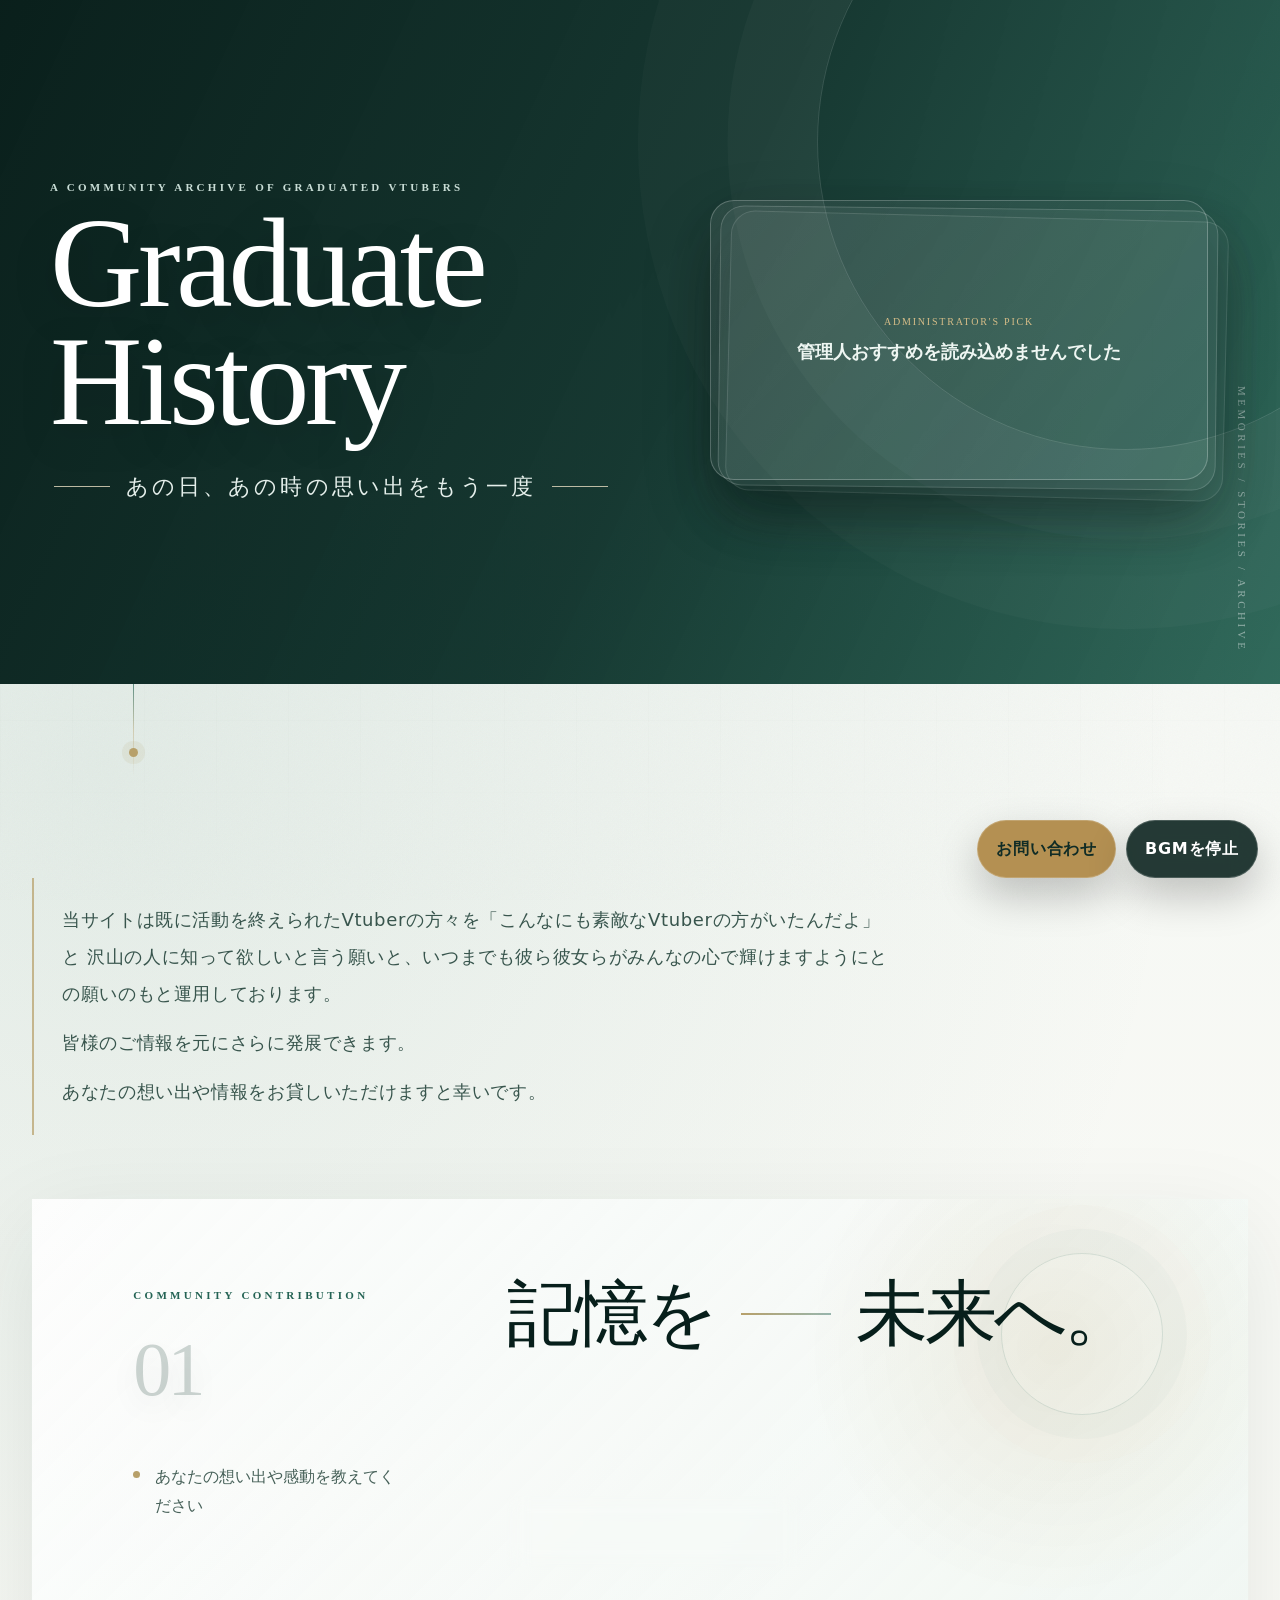
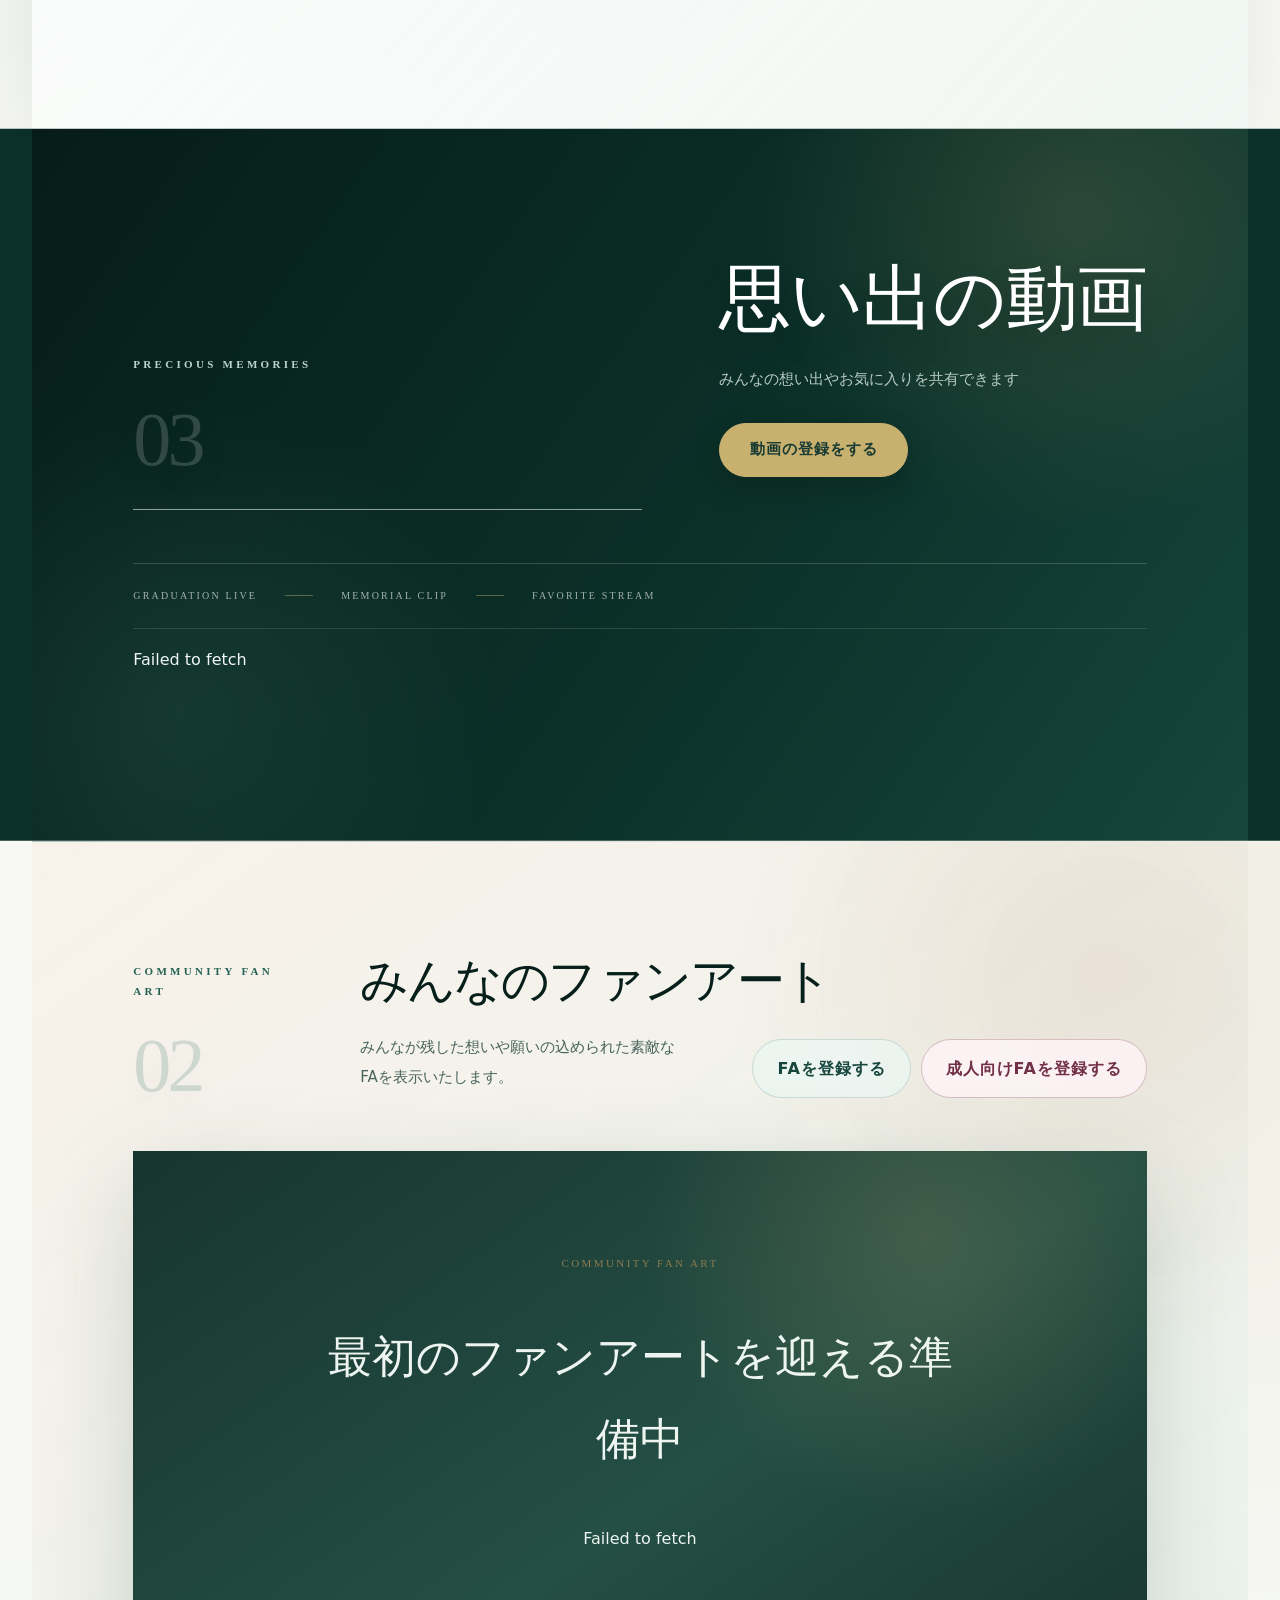
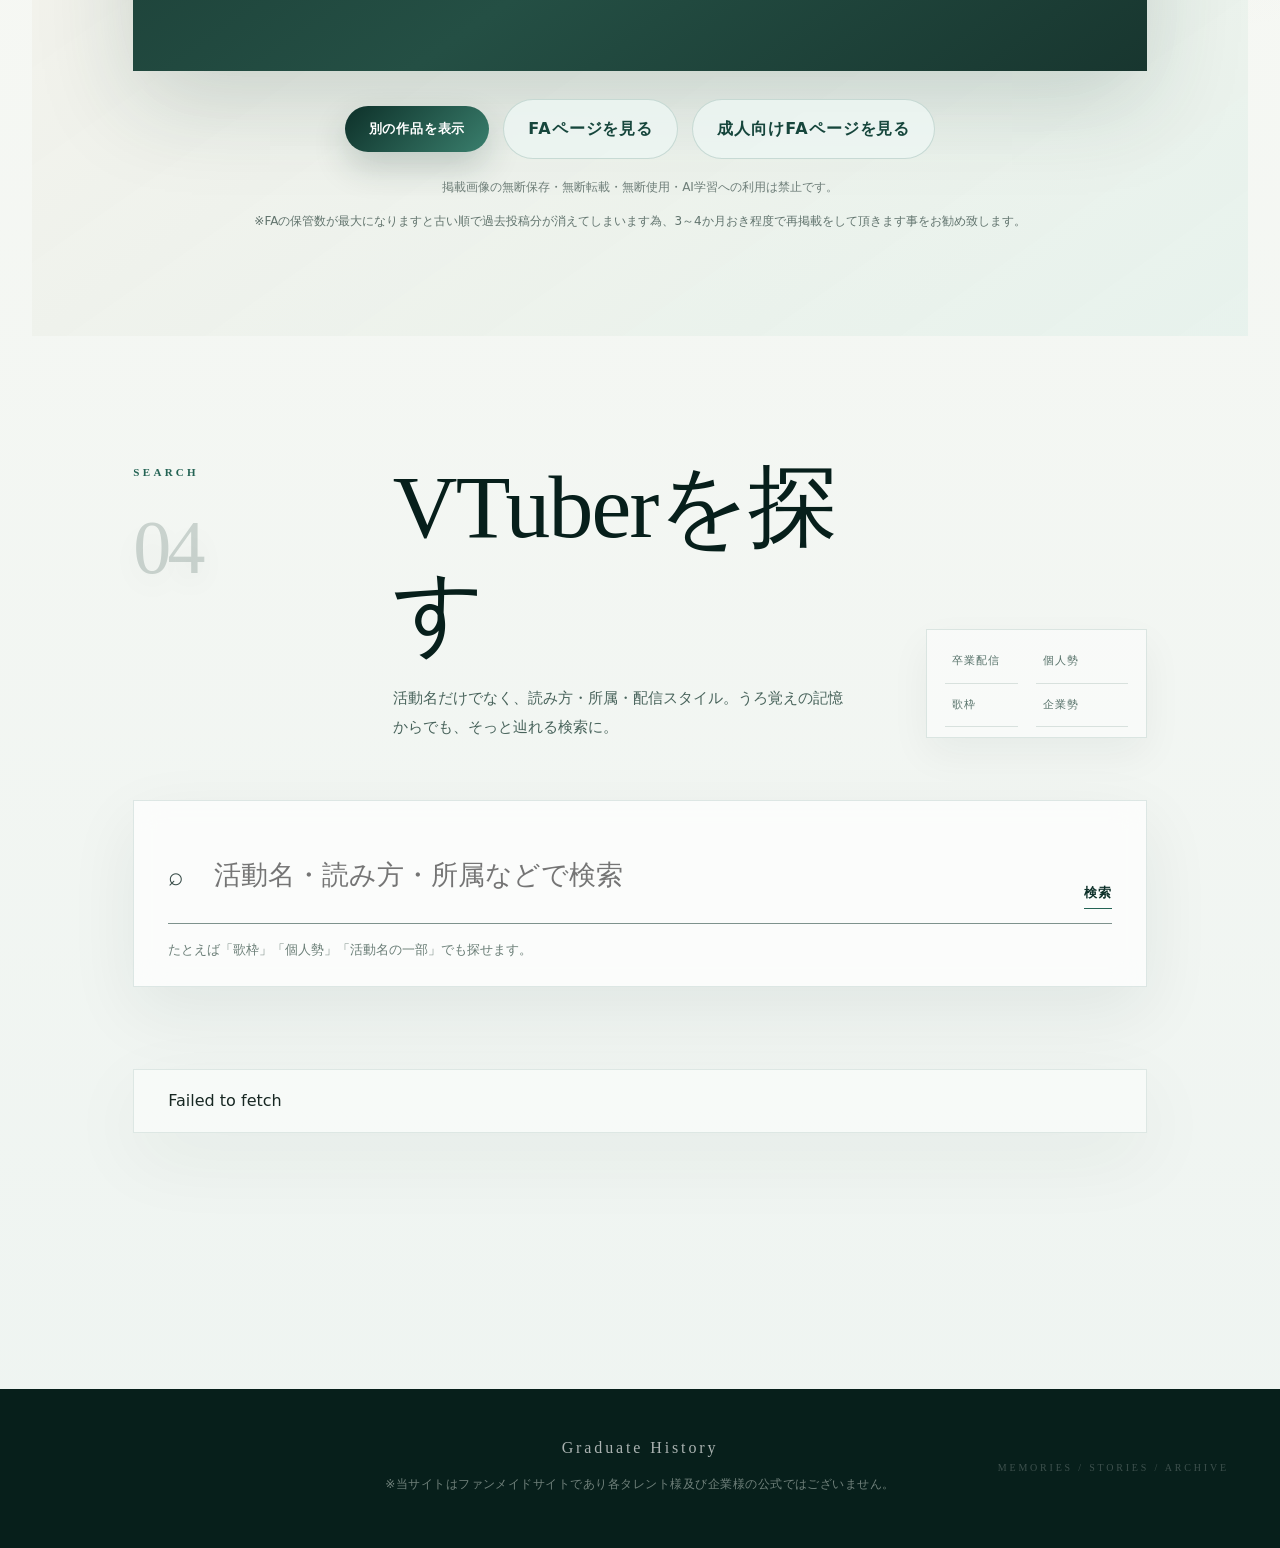
==== commit 4470cfb9: "Add files via upload" ====
--- a/index.html
+++ b/index.html
@@ -1,4 +1,4 @@
-<!doctype html><html lang="ja"><head><meta charset="utf-8"><meta name="viewport" content="width=device-width,initial-scale=1"><title>Graduate History</title><meta name="description" content="卒業・引退したVTuberの活動記録をみんなで残すサイト"><link rel="stylesheet" href="styles.css?v=20260729-editorial2"></head><body class="home">
+<!doctype html><html lang="ja"><head><meta charset="utf-8"><meta name="viewport" content="width=device-width,initial-scale=1"><title>Graduate History</title><meta name="description" content="卒業・引退したVTuberの活動記録をみんなで残すサイト"><link rel="stylesheet" href="styles.css?v=20260729-layoutrestore1"></head><body class="home">
 <header class="hero"><div class="wrap gh-hero-layout">
   <div class="gh-hero-copy">
     <p class="eyebrow">A community archive of graduated VTubers</p>
--- a/styles.css
+++ b/styles.css
@@ -3956,871 +3956,3 @@
     line-height:1.75;
   }
 }
-
-/* ===== 2026-07-29 Public editorial luxury redesign ===== */
-/* Public pages only. The administration screen is intentionally untouched. */
-
-body.home,
-body.register-page,
-body.video-register-page,
-body.fanart-page,
-body.profile-detail-page{
-  --public-ink:#1f2925;
-  --public-muted:#68736e;
-  --public-sage:#879b92;
-  --public-sage-dark:#4f665d;
-  --public-sage-pale:#dfe7e2;
-  --public-cream:#f5f2eb;
-  --public-paper:#fbfaf6;
-  --public-line:rgba(38,56,49,.18);
-  --public-gold:#a48b5b;
-  color:var(--public-ink);
-  background:var(--public-cream);
-  font-family:"Yu Gothic","Hiragino Kaku Gothic ProN",system-ui,sans-serif;
-}
-
-body.home::before,
-body.register-page::before,
-body.video-register-page::before,
-body.fanart-page::before,
-body.profile-detail-page::before{
-  opacity:.10;
-}
-
-body.home .wrap,
-body.register-page .wrap,
-body.video-register-page .wrap,
-body.fanart-page .wrap,
-body.profile-detail-page .wrap{
-  width:min(1240px,calc(100% - 64px));
-}
-
-body.home h1,
-body.home h2,
-body.home h3,
-body.register-page h1,
-body.register-page h2,
-body.register-page h3,
-body.video-register-page h1,
-body.video-register-page h2,
-body.video-register-page h3,
-body.fanart-page h1,
-body.fanart-page h2,
-body.fanart-page h3,
-body.profile-detail-page h1,
-body.profile-detail-page h2,
-body.profile-detail-page h3{
-  font-family:Georgia,"Yu Mincho","Hiragino Mincho ProN",serif;
-  font-weight:400;
-  letter-spacing:-.025em;
-}
-
-body.home .eyebrow,
-body.register-page .eyebrow,
-body.video-register-page .eyebrow,
-body.fanart-page .eyebrow,
-body.profile-detail-page .eyebrow{
-  color:var(--public-sage-dark);
-  font-family:Georgia,serif;
-  font-size:10px;
-  font-weight:600;
-  letter-spacing:.28em;
-}
-
-body.home .button,
-body.register-page .button,
-body.video-register-page .button,
-body.fanart-page .button,
-body.profile-detail-page .button{
-  min-height:46px;
-  padding:12px 22px;
-  border-radius:2px;
-  font-size:13px;
-  font-weight:700;
-  letter-spacing:.10em;
-  box-shadow:none;
-  transition:background .2s ease,color .2s ease,border-color .2s ease,transform .2s ease;
-}
-body.home .button::after,
-body.register-page .button::after,
-body.video-register-page .button::after,
-body.fanart-page .button::after,
-body.profile-detail-page .button::after{display:none}
-body.home .button:hover,
-body.register-page .button:hover,
-body.video-register-page .button:hover,
-body.fanart-page .button:hover,
-body.profile-detail-page .button:hover{transform:translateY(-2px)}
-
-body.home .primary,
-body.register-page .primary,
-body.video-register-page .primary,
-body.fanart-page .primary,
-body.profile-detail-page .primary{
-  color:#fff;
-  background:var(--public-sage-dark);
-  border:1px solid var(--public-sage-dark);
-}
-body.home .primary:hover,
-body.register-page .primary:hover,
-body.video-register-page .primary:hover,
-body.fanart-page .primary:hover,
-body.profile-detail-page .primary:hover{
-  background:#3f554c;
-  border-color:#3f554c;
-  filter:none;
-  box-shadow:none;
-}
-body.home .ghost,
-body.register-page .ghost,
-body.video-register-page .ghost,
-body.fanart-page .ghost,
-body.profile-detail-page .ghost{
-  color:var(--public-sage-dark);
-  background:transparent;
-  border:1px solid rgba(79,102,93,.42);
-  box-shadow:none;
-}
-body.home .ghost:hover,
-body.register-page .ghost:hover,
-body.video-register-page .ghost:hover,
-body.fanart-page .ghost:hover,
-body.profile-detail-page .ghost:hover{
-  color:#fff;
-  background:var(--public-sage-dark);
-  border-color:var(--public-sage-dark);
-}
-
-/* Hero: quiet editorial cover rather than a decorative gradient card. */
-body.home .hero,
-body.register-page .hero,
-body.video-register-page .hero,
-body.fanart-page:not(.adult-fanart-page) .hero{
-  min-height:690px;
-  color:var(--public-ink);
-  background:
-    linear-gradient(90deg,rgba(223,231,226,.96) 0 56%,rgba(245,242,235,.98) 56% 100%);
-  border-bottom:1px solid var(--public-line);
-}
-body.home .hero::before,
-body.register-page .hero::before,
-body.video-register-page .hero::before,
-body.fanart-page:not(.adult-fanart-page) .hero::before{
-  width:1px;
-  height:calc(100% - 120px);
-  min-width:0;
-  min-height:0;
-  right:auto;
-  left:calc(50% + 5vw);
-  top:60px;
-  border:0;
-  border-radius:0;
-  background:rgba(79,102,93,.18);
-  box-shadow:none;
-}
-body.home .hero::after,
-body.register-page .hero::after,
-body.video-register-page .hero::after,
-body.fanart-page:not(.adult-fanart-page) .hero::after{
-  right:34px;
-  bottom:30px;
-  color:rgba(31,41,37,.34);
-  font-size:9px;
-  letter-spacing:.36em;
-}
-body.home .hero .wrap,
-body.register-page .hero .wrap,
-body.video-register-page .hero .wrap,
-body.fanart-page:not(.adult-fanart-page) .hero .wrap{padding:96px 0}
-body.home .hero .eyebrow,
-body.register-page .hero .eyebrow,
-body.video-register-page .hero .eyebrow,
-body.fanart-page:not(.adult-fanart-page) .hero .eyebrow{color:var(--public-sage-dark)}
-body.home .hero h1,
-body.register-page .hero h1,
-body.video-register-page .hero h1,
-body.fanart-page:not(.adult-fanart-page) .hero h1{
-  color:var(--public-ink);
-  font-size:clamp(64px,9vw,126px);
-  line-height:.88;
-  text-shadow:none;
-}
-body.home .hero .subtitle,
-body.register-page .hero .subtitle,
-body.video-register-page .hero .subtitle,
-body.fanart-page:not(.adult-fanart-page) .hero .subtitle{
-  color:#52615b;
-  font-size:clamp(14px,1.6vw,19px);
-}
-body.home .hero .subtitle::before,
-body.home .hero .subtitle::after,
-body.register-page .hero .subtitle::before,
-body.register-page .hero .subtitle::after,
-body.video-register-page .hero .subtitle::before,
-body.video-register-page .hero .subtitle::after,
-body.fanart-page:not(.adult-fanart-page) .hero .subtitle::before,
-body.fanart-page:not(.adult-fanart-page) .hero .subtitle::after{
-  background:var(--public-gold);
-}
-
-/* Home cover */
-body.home .gh-hero-layout{
-  grid-template-columns:minmax(0,1.08fr) minmax(340px,.72fr);
-  gap:8vw;
-  align-items:center;
-}
-body.home .gh-hero-copy{padding-right:0}
-body.home .gh-featured-showcase{padding:0}
-body.home .gh-featured-stack{
-  width:100%;
-  max-width:520px;
-  margin-left:auto;
-}
-body.home .gh-featured-stack::before,
-body.home .gh-featured-stack::after{display:none}
-body.home .gh-featured-slide,
-body.home .gh-featured-empty{
-  border:1px solid rgba(31,41,37,.22);
-  border-radius:0;
-  background:#d8e1dc;
-  box-shadow:18px 18px 0 rgba(79,102,93,.10);
-}
-body.home .gh-featured-slide img{filter:saturate(.72) contrast(.96)}
-body.home .gh-featured-overlay{
-  padding:90px 24px 22px;
-  background:linear-gradient(transparent,rgba(26,39,34,.88));
-}
-body.home .gh-featured-overlay small{font-size:9px;letter-spacing:.24em}
-body.home .gh-featured-overlay strong{font-family:"Yu Mincho",serif;font-size:22px;font-weight:500}
-body.home .gh-featured-overlay em{font-size:10px;letter-spacing:.13em}
-body.home .gh-featured-empty{color:var(--public-ink);background:rgba(251,250,246,.66)}
-body.home .gh-featured-empty span{color:var(--public-gold)}
-
-/* Home: one clean magazine column, no floating rounded boxes. */
-body.home main.wrap{
-  width:min(1240px,calc(100% - 64px));
-  padding:0 0 130px;
-}
-body.home main::before{display:none}
-body.home .site-introduction-standalone{
-  width:min(920px,82%);
-  margin:0 0 0 auto;
-  padding:64px 0 68px 7vw;
-  border:0;
-  border-left:1px solid var(--public-line);
-  color:#4e5e57;
-  background:transparent;
-  font-family:"Yu Mincho",serif;
-  font-size:15px;
-  line-height:2.15;
-}
-body.home .site-introduction-standalone p{margin:0 0 4px}
-body.home .daily-recommendation{margin:0 0 92px;border-top:1px solid var(--public-line);border-bottom:1px solid var(--public-line)}
-body.home .daily-recommendation-heading{padding:14px 0;border-bottom:1px solid var(--public-line)}
-body.home .daily-recommendation-card{
-  border:0;
-  border-radius:0;
-  background:transparent;
-  box-shadow:none;
-  padding:32px 0;
-}
-body.home .daily-recommendation-seal{border-radius:0;background:var(--public-sage-pale);color:var(--public-sage-dark)}
-
-body.home .panel,
-body.home .home-intro,
-body.home .memories-panel,
-body.home .home-fanart-panel,
-body.home .graduation-memory,
-body.home .search-panel{
-  width:100%;
-  margin:0;
-  padding:106px 0;
-  overflow:visible;
-  border:0;
-  border-top:1px solid var(--public-line);
-  border-radius:0;
-  background:transparent;
-  box-shadow:none;
-  backdrop-filter:none;
-}
-body.home .panel::before{display:none}
-body.home .home-intro{
-  display:grid;
-  grid-template-columns:180px minmax(0,1fr);
-  column-gap:8vw;
-}
-body.home .home-intro .eyebrow{grid-column:1;grid-row:1 / span 3;padding-top:12px}
-body.home .home-intro .eyebrow::after{
-  content:"01";
-  display:block;
-  margin-top:22px;
-  color:rgba(79,102,93,.26);
-  font-family:Georgia,serif;
-  font-size:64px;
-  font-weight:400;
-  letter-spacing:-.06em;
-}
-body.home .home-intro h2,
-body.home .home-intro .lead,
-body.home .home-intro .actions{grid-column:2}
-body.home .home-intro h2.intro-title{
-  gap:26px;
-  margin:0;
-  color:var(--public-ink);
-  font-size:clamp(48px,6vw,82px);
-}
-body.home .home-intro .intro-title-line{background:var(--public-gold)}
-body.home .home-intro .lead{margin:24px 0 0;color:var(--public-muted);font-size:16px}
-body.home .home-intro .actions{margin-top:34px}
-body.home .home-intro .button{
-  padding:12px 22px;
-  color:#fff;
-  background:var(--public-sage-dark);
-  border:1px solid var(--public-sage-dark);
-}
-body.home .home-intro .button::before{content:none}
-
-body.home .editorial-section-head,
-body.home .memories-panel .split-head,
-body.home .home-fanart-heading,
-body.home .search-headline{
-  display:grid;
-  grid-template-columns:180px minmax(0,1fr) auto;
-  gap:4vw;
-  align-items:start;
-  padding:0 0 48px;
-  border-bottom:1px solid var(--public-line);
-}
-body.home .editorial-section-label{display:block}
-body.home .editorial-section-number{
-  display:block;
-  margin-top:18px;
-  color:rgba(79,102,93,.30);
-  font-family:Georgia,serif;
-  font-size:62px;
-  line-height:1;
-}
-body.home .editorial-section-copy h2{
-  margin:0;
-  color:var(--public-ink);
-  font-size:clamp(42px,5vw,70px);
-}
-body.home .section-copy{margin:18px 0 0;color:var(--public-muted);font-size:14px;line-height:2}
-body.home .memories-panel .memories-inner{width:100%;margin:0}
-body.home .memories-panel .button::before{content:none}
-body.home .memories-panel .button{font-size:13px}
-body.home .memories-copy-actions{margin-top:28px}
-body.home .curation-band{gap:28px;margin:24px 0 0;padding:18px 0;border-bottom:1px solid var(--public-line)}
-body.home .curation-band span{
-  padding:0;
-  border:0;
-  border-radius:0;
-  color:#87928d;
-  background:transparent;
-  font-family:Georgia,serif;
-  font-size:9px;
-  letter-spacing:.22em;
-}
-
-body.home .video-grid,
-body.home .profile-list{
-  border:0;
-  background:transparent;
-}
-body.home .video-grid{grid-template-columns:repeat(3,1fr);gap:0;margin-top:42px;border-top:1px solid var(--public-line)}
-body.home .video-card{
-  min-height:330px;
-  padding:30px 28px 32px;
-  border:0;
-  border-right:1px solid var(--public-line);
-  border-bottom:1px solid var(--public-line);
-  border-radius:0;
-  background:transparent;
-  box-shadow:none;
-}
-body.home .video-card:first-child{padding-left:0}
-body.home .video-card:last-child{padding-right:0;border-right:0}
-body.home .video-card::before{color:rgba(79,102,93,.38);margin-bottom:24px}
-body.home .video-card:hover{transform:none;background:rgba(223,231,226,.28)}
-body.home .video-card h3{color:var(--public-ink);font-size:24px}
-body.home .video-card .card-sub{color:var(--public-muted)}
-body.home .video-card a{color:var(--public-sage-dark);border-color:rgba(79,102,93,.42)}
-body.home .video-thumbnail-frame{
-  margin-bottom:22px;
-  border:0;
-  border-radius:0;
-  background:#dce5e0;
-  box-shadow:none;
-}
-
-body.home .home-fanart-panel{padding-bottom:112px}
-body.home .home-fanart-register-actions{display:flex;gap:10px;align-items:flex-start}
-body.home .home-fanart-viewer,
-body.home .fanart-viewer{
-  min-height:420px;
-  margin-top:42px;
-  padding:32px;
-  border:1px solid var(--public-line);
-  border-radius:0;
-  background:var(--public-paper);
-  box-shadow:none;
-}
-body.home .home-fanart-card{border-radius:0}
-body.home .home-fanart-actions{justify-content:flex-start;margin-top:24px}
-body.home .fanart-protection-copy,
-body.home .fanart-retention-notice{color:#7d8983;font-size:11px}
-
-body.home .search-headline{margin-bottom:0}
-body.home .search-tags{
-  display:grid;
-  grid-template-columns:1fr 1fr;
-  gap:0 16px;
-  min-width:260px;
-  border-top:1px solid var(--public-line);
-}
-body.home .search-tags span{
-  justify-content:flex-start;
-  padding:12px 0;
-  border:0;
-  border-bottom:1px solid var(--public-line);
-  border-radius:0;
-  color:#71807a;
-  background:transparent;
-  font-size:10px;
-}
-body.home .search-shell{margin-top:42px;padding:0;border:0;border-radius:0;background:transparent;box-shadow:none}
-body.home .search-row{
-  display:grid;
-  grid-template-columns:auto minmax(0,1fr) auto;
-  align-items:center;
-  gap:18px;
-  padding:0 0 12px;
-  border:0;
-  border-bottom:1px solid var(--public-sage-dark);
-  border-radius:0;
-  background:transparent;
-  box-shadow:none;
-}
-body.home .search-icon{position:static;transform:none;color:var(--public-sage-dark)}
-body.home .search-row input{padding:16px 0;border:0;background:transparent;font-family:"Yu Mincho",serif;font-size:22px}
-body.home .search-row .button{position:static;margin:0}
-body.home .profile-list{margin-top:64px;border-top:1px solid var(--public-line)}
-body.home .profile-card{
-  display:grid;
-  grid-template-columns:70px minmax(0,1.4fr) minmax(180px,.6fr);
-  gap:28px;
-  min-height:0;
-  padding:28px 0;
-  border:0;
-  border-bottom:1px solid var(--public-line);
-  border-radius:0;
-  background:transparent;
-  box-shadow:none;
-}
-body.home .profile-card::before{color:rgba(79,102,93,.36)}
-body.home .profile-card:hover{transform:translateX(8px);background:transparent}
-body.home .profile-card h3{color:var(--public-ink)}
-body.home .profile-card .card-sub{color:var(--public-muted)}
-
-/* Form and contribution pages */
-body.register-page main,
-body.video-register-page main,
-body.fanart-page main{padding-top:54px}
-body.register-page .register-back,
-body.video-register-page .video-register-back,
-body.fanart-page .register-back{margin-bottom:72px}
-body.register-page .registration-content,
-body.video-register-page .video-register-intro,
-body.fanart-page .fanart-gallery-section,
-body.fanart-page .fanart-submit-section{
-  border-radius:0;
-}
-body.register-page .registration-content > h2,
-body.video-register-page .video-register-intro h2,
-body.fanart-page .fanart-section-heading h2{
-  color:var(--public-ink);
-  font-size:clamp(42px,5vw,68px);
-}
-body.register-page .registration-rules,
-body.video-register-page .video-register-rules,
-body.fanart-page .fanart-rules{
-  margin:38px 0 58px;
-  padding:24px 28px;
-  border:0;
-  border-left:2px solid var(--public-gold);
-  border-radius:0;
-  color:#56645e;
-  background:rgba(223,231,226,.42);
-}
-body.register-page .tabs{
-  gap:0;
-  margin:0 0 64px;
-  border-top:1px solid var(--public-line);
-  border-bottom:1px solid var(--public-line);
-}
-body.register-page .tab{
-  flex:1;
-  padding:17px 20px;
-  border:0;
-  border-right:1px solid var(--public-line);
-  border-radius:0;
-  color:var(--public-muted);
-  background:transparent;
-  box-shadow:none;
-}
-body.register-page .tab:last-child{border-right:0}
-body.register-page .tab.active{color:#fff;background:var(--public-sage-dark);box-shadow:none}
-body.register-page #registrationForm .detail-registration-title{
-  margin:72px 0 24px;
-  padding-top:24px;
-  border-top:1px solid var(--public-line);
-  color:var(--public-ink);
-  font-size:30px;
-}
-body.register-page #registrationForm .main-form-grid,
-body.register-page #registrationForm .form-section{
-  border:0;
-  border-radius:0;
-  background:transparent;
-  box-shadow:none;
-}
-body.register-page #registrationForm .form-section{margin:0;border-top:1px solid var(--public-line)}
-body.register-page #registrationForm .form-section:last-of-type{border-bottom:1px solid var(--public-line)}
-body.register-page #registrationForm .form-section summary{
-  min-height:76px;
-  padding:22px 58px 22px 0;
-  border:0;
-  border-radius:0;
-  color:var(--public-ink);
-  background:transparent;
-  font-size:20px;
-}
-body.register-page #registrationForm .form-section summary::after{
-  right:0;
-  border:1px solid var(--public-line);
-  border-radius:50%;
-  color:var(--public-sage-dark);
-  background:transparent;
-}
-body.register-page #registrationForm .form-grid{
-  gap:0;
-  padding:0;
-  border:0;
-  border-radius:0;
-  background:transparent;
-}
-body.register-page #registrationForm .form-grid > label{
-  min-height:118px;
-  padding:24px 22px;
-  border:0;
-  border-right:1px solid var(--public-line);
-  border-bottom:1px solid var(--public-line);
-  border-radius:0;
-  color:#48554f;
-  background:rgba(251,250,246,.42);
-  box-shadow:none;
-}
-body.register-page #registrationForm .form-grid > label:nth-child(even){border-right:0}
-body.register-page #registrationForm .form-grid > label:hover,
-body.register-page #registrationForm .form-grid > label:focus-within{
-  transform:none;
-  border-color:var(--public-line);
-  background:var(--public-paper);
-  box-shadow:none;
-}
-body.register-page #registrationForm .form-grid > label::before{color:rgba(79,102,93,.055)}
-body.register-page #registrationForm .form-grid > label::after{display:none}
-body.register-page #registrationForm input,
-body.register-page #registrationForm select,
-body.register-page #registrationForm textarea{
-  border-color:rgba(79,102,93,.24);
-  background:transparent;
-}
-body.register-page #registrationForm textarea{background:rgba(255,255,255,.42)}
-body.register-page #registrationForm .rules{
-  border-radius:0;
-  background:rgba(223,231,226,.42);
-}
-
-body.video-register-page .video-registration-form{border-top:1px solid var(--public-line)}
-body.video-register-page .video-form-section{
-  display:grid;
-  grid-template-columns:110px minmax(0,1fr);
-  gap:38px;
-  padding:54px 0;
-  border:0;
-  border-bottom:1px solid var(--public-line);
-  border-radius:0;
-  background:transparent;
-  box-shadow:none;
-}
-body.video-register-page .video-form-step{
-  color:rgba(79,102,93,.36);
-  font-family:Georgia,serif;
-  font-size:52px;
-}
-body.video-register-page .profile-picker,
-body.video-register-page .selected-profile-card,
-body.video-register-page .video-form-grid > label{
-  border-radius:0;
-  border-color:var(--public-line);
-  background:rgba(251,250,246,.56);
-  box-shadow:none;
-}
-body.video-register-page input,
-body.video-register-page select,
-body.video-register-page textarea,
-body.fanart-page input,
-body.fanart-page select,
-body.fanart-page textarea{
-  border-radius:2px;
-  border-color:rgba(79,102,93,.26);
-  background:var(--public-paper);
-  box-shadow:none;
-}
-
-/* Fan art: gallery room rather than dark glossy showcase. */
-body.fanart-page:not(.adult-fanart-page){background:var(--public-cream)}
-body.fanart-page .fanart-gallery-section{padding:0}
-body.fanart-page .fanart-viewer{
-  min-height:430px;
-  padding:34px;
-  border:1px solid var(--public-line);
-  border-radius:0;
-  background:var(--public-paper);
-  box-shadow:none;
-}
-body.fanart-page .fanart-gallery-grid{gap:22px}
-body.fanart-page .fanart-gallery-card{
-  border-radius:0;
-  background:transparent;
-  box-shadow:none;
-}
-body.fanart-page .fanart-thumb-frame,
-body.fanart-page .fanart-upload-preview,
-body.fanart-page .fanart-lightbox-panel{border-radius:0}
-body.fanart-page .fanart-gallery-meta{padding:15px 0 24px}
-body.fanart-page .fanart-activity{color:var(--public-gold)}
-body.fanart-page .fanart-author{color:var(--public-muted)}
-body.fanart-page .fanart-registration-toggle-wrap{margin:58px 0}
-body.fanart-page .fanart-submit-section{
-  padding:58px 0 0;
-  border-top:1px solid var(--public-line);
-  background:transparent;
-  box-shadow:none;
-}
-body.fanart-page .fanart-form-grid{
-  border:1px solid var(--public-line);
-  border-radius:0;
-  background:rgba(251,250,246,.52);
-  box-shadow:none;
-}
-
-/* Profile detail */
-body.profile-detail-page{background:var(--public-cream)}
-body.profile-detail-page .profile-detail-hero{
-  min-height:620px;
-  color:var(--public-ink);
-  background:
-    linear-gradient(90deg,rgba(223,231,226,.96) 0 58%,rgba(245,242,235,.98) 58% 100%);
-  border-bottom:1px solid var(--public-line);
-  box-shadow:none;
-}
-body.profile-detail-page .profile-detail-hero h1{color:var(--public-ink);font-size:clamp(52px,7vw,96px)}
-body.profile-detail-page .profile-detail-hero .subtitle{color:var(--public-muted)}
-body.profile-detail-page .profile-hero-fanart{
-  border:1px solid var(--public-line);
-  border-radius:0;
-  background:var(--public-paper);
-  box-shadow:18px 18px 0 rgba(79,102,93,.10);
-}
-body.profile-detail-page .profile-hero-fanart figcaption{color:#fff;background:rgba(41,56,50,.88)}
-body.profile-detail-page .profile-detail-main{padding-top:52px}
-body.profile-detail-page .profile-detail-nav{gap:10px;margin-bottom:72px}
-body.profile-detail-page .profile-detail-summary{
-  padding:56px 0;
-  border:0;
-  border-top:1px solid var(--public-line);
-  border-bottom:1px solid var(--public-line);
-  border-radius:0;
-  background:transparent;
-  box-shadow:none;
-}
-body.profile-detail-page .profile-info-group{
-  border:0;
-  border-bottom:1px solid var(--public-line);
-  border-radius:0;
-  background:transparent;
-  box-shadow:none;
-}
-body.profile-detail-page .profile-info-group h3{color:var(--public-ink)}
-body.profile-detail-page .profile-related-section{
-  padding:86px 0;
-  border:0;
-  border-top:1px solid var(--public-line);
-  border-radius:0;
-  background:transparent;
-  box-shadow:none;
-}
-body.profile-detail-page .profile-official-links a,
-body.profile-detail-page .profile-letter{
-  border-radius:0;
-  border-color:var(--public-line);
-  background:rgba(251,250,246,.58);
-  box-shadow:none;
-}
-
-/* Floating controls and footer */
-body.home .floating-controls,
-body.register-page .floating-controls,
-body.video-register-page .floating-controls,
-body.fanart-page .floating-controls,
-body.profile-detail-page .floating-controls{gap:8px}
-body.home .floating-control,
-body.register-page .floating-control,
-body.video-register-page .floating-control,
-body.fanart-page .floating-control,
-body.profile-detail-page .floating-control{
-  border:1px solid rgba(79,102,93,.26);
-  border-radius:2px;
-  color:#fff;
-  background:rgba(63,85,76,.94);
-  box-shadow:0 10px 28px rgba(31,41,37,.13);
-}
-body.home .feedback-toggle,
-body.register-page .feedback-toggle,
-body.video-register-page .feedback-toggle,
-body.fanart-page .feedback-toggle,
-body.profile-detail-page .feedback-toggle{
-  color:#fff;
-  background:rgba(139,117,75,.94);
-}
-body.home footer,
-body.register-page footer,
-body.video-register-page footer,
-body.fanart-page footer,
-body.profile-detail-page footer{
-  padding:42px 0 60px;
-  border-top:1px solid var(--public-line);
-  color:#75817c;
-  background:transparent;
-}
-
-/* Adult page remains distinct, but follows the same restrained editorial language. */
-body.adult-fanart-page{
-  --public-sage-dark:#684451;
-  --public-sage-pale:#eee3e5;
-  --public-gold:#a88369;
-  background:#f5efef;
-}
-body.adult-fanart-page .hero{
-  color:#2f272a;
-  background:linear-gradient(90deg,#eadfe1 0 56%,#f6f0ef 56% 100%);
-  border-bottom:1px solid rgba(80,49,60,.18);
-}
-body.adult-fanart-page .hero h1{color:#2f272a;text-shadow:none}
-body.adult-fanart-page .hero .eyebrow{color:#684451}
-body.adult-fanart-page .hero .subtitle{color:#6b5960}
-body.adult-fanart-page .primary{background:#684451;border-color:#684451;box-shadow:none}
-body.adult-fanart-page .ghost{color:#684451;border-color:rgba(104,68,81,.40)}
-body.adult-fanart-page .adult-gate,
-body.adult-fanart-page .adult-warning{
-  border-radius:0;
-  border-color:rgba(104,68,81,.20);
-  background:rgba(255,252,251,.54);
-  box-shadow:none;
-}
-
-@media(max-width:900px){
-  body.home .wrap,
-  body.register-page .wrap,
-  body.video-register-page .wrap,
-  body.fanart-page .wrap,
-  body.profile-detail-page .wrap,
-  body.home main.wrap{width:min(100% - 36px,1240px)}
-  body.home .hero,
-  body.register-page .hero,
-  body.video-register-page .hero,
-  body.fanart-page:not(.adult-fanart-page) .hero,
-  body.profile-detail-page .profile-detail-hero{min-height:600px;background:rgba(223,231,226,.96)}
-  body.home .hero::before,
-  body.register-page .hero::before,
-  body.video-register-page .hero::before,
-  body.fanart-page:not(.adult-fanart-page) .hero::before{display:none}
-  body.home .gh-hero-layout{grid-template-columns:minmax(0,1fr) minmax(270px,.72fr);gap:5vw}
-  body.home .editorial-section-head,
-  body.home .memories-panel .split-head,
-  body.home .home-fanart-heading,
-  body.home .search-headline{grid-template-columns:140px minmax(0,1fr)}
-  body.home .editorial-section-head > :nth-child(3),
-  body.home .memories-panel .split-head > :nth-child(3),
-  body.home .home-fanart-heading > :nth-child(3),
-  body.home .search-headline > :nth-child(3){grid-column:2;margin-top:22px}
-  body.home .video-grid{grid-template-columns:1fr}
-  body.home .video-card,
-  body.home .video-card:first-child,
-  body.home .video-card:last-child{padding:30px 0;border-right:0}
-  body.register-page #registrationForm .form-grid > label{border-right:0}
-}
-
-@media(max-width:720px){
-  body.home .wrap,
-  body.register-page .wrap,
-  body.video-register-page .wrap,
-  body.fanart-page .wrap,
-  body.profile-detail-page .wrap,
-  body.home main.wrap{width:min(100% - 24px,1240px)}
-  body.home .hero,
-  body.register-page .hero,
-  body.video-register-page .hero,
-  body.fanart-page:not(.adult-fanart-page) .hero,
-  body.profile-detail-page .profile-detail-hero{min-height:auto}
-  body.home .hero .wrap,
-  body.register-page .hero .wrap,
-  body.video-register-page .hero .wrap,
-  body.fanart-page:not(.adult-fanart-page) .hero .wrap{padding:70px 0}
-  body.home .gh-hero-layout{grid-template-columns:minmax(0,1fr) minmax(132px,41vw);gap:14px}
-  body.home .hero h1{font-size:clamp(42px,12vw,62px)}
-  body.home .gh-featured-slide,
-  body.home .gh-featured-empty{box-shadow:8px 8px 0 rgba(79,102,93,.10)}
-  body.home .gh-featured-overlay{padding:38px 10px 10px}
-  body.home .gh-featured-overlay strong{font-size:11px}
-  body.home .site-introduction-standalone{width:100%;padding:44px 0 50px;border-left:0}
-  body.home .panel,
-  body.home .home-intro,
-  body.home .memories-panel,
-  body.home .home-fanart-panel,
-  body.home .graduation-memory,
-  body.home .search-panel{padding:74px 0}
-  body.home .home-intro{grid-template-columns:1fr;gap:24px}
-  body.home .home-intro .eyebrow,
-  body.home .home-intro h2,
-  body.home .home-intro .lead,
-  body.home .home-intro .actions{grid-column:1}
-  body.home .home-intro .eyebrow{grid-row:auto}
-  body.home .home-intro .eyebrow::after{font-size:42px;margin-top:12px}
-  body.home .home-intro h2.intro-title{gap:10px;font-size:clamp(34px,10vw,46px)}
-  body.home .editorial-section-head,
-  body.home .memories-panel .split-head,
-  body.home .home-fanart-heading,
-  body.home .search-headline{grid-template-columns:1fr;gap:22px;padding-bottom:34px}
-  body.home .editorial-section-head > :nth-child(3),
-  body.home .memories-panel .split-head > :nth-child(3),
-  body.home .home-fanart-heading > :nth-child(3),
-  body.home .search-headline > :nth-child(3){grid-column:1;margin-top:0}
-  body.home .editorial-section-number{margin-top:10px;font-size:42px}
-  body.home .editorial-section-copy h2{font-size:42px}
-  body.home .home-fanart-register-actions{flex-direction:column;align-items:stretch}
-  body.home .search-tags{min-width:0}
-  body.home .search-row{grid-template-columns:auto minmax(0,1fr)}
-  body.home .search-row .button{grid-column:1 / -1;width:100%}
-  body.home .profile-card{grid-template-columns:44px 1fr;gap:12px 16px}
-  body.home .profile-card > p:last-child{grid-column:2}
-  body.register-page .tabs{display:grid;grid-template-columns:1fr}
-  body.register-page .tab{border-right:0;border-bottom:1px solid var(--public-line)}
-  body.register-page #registrationForm .form-grid > label{padding:20px 16px}
-  body.video-register-page .video-form-section{grid-template-columns:1fr;gap:12px;padding:42px 0}
-  body.video-register-page .video-form-step{font-size:40px}
-  body.fanart-page .fanart-viewer{padding:18px}
-  body.profile-detail-page .profile-hero-fanart{box-shadow:8px 8px 0 rgba(79,102,93,.10)}
-}
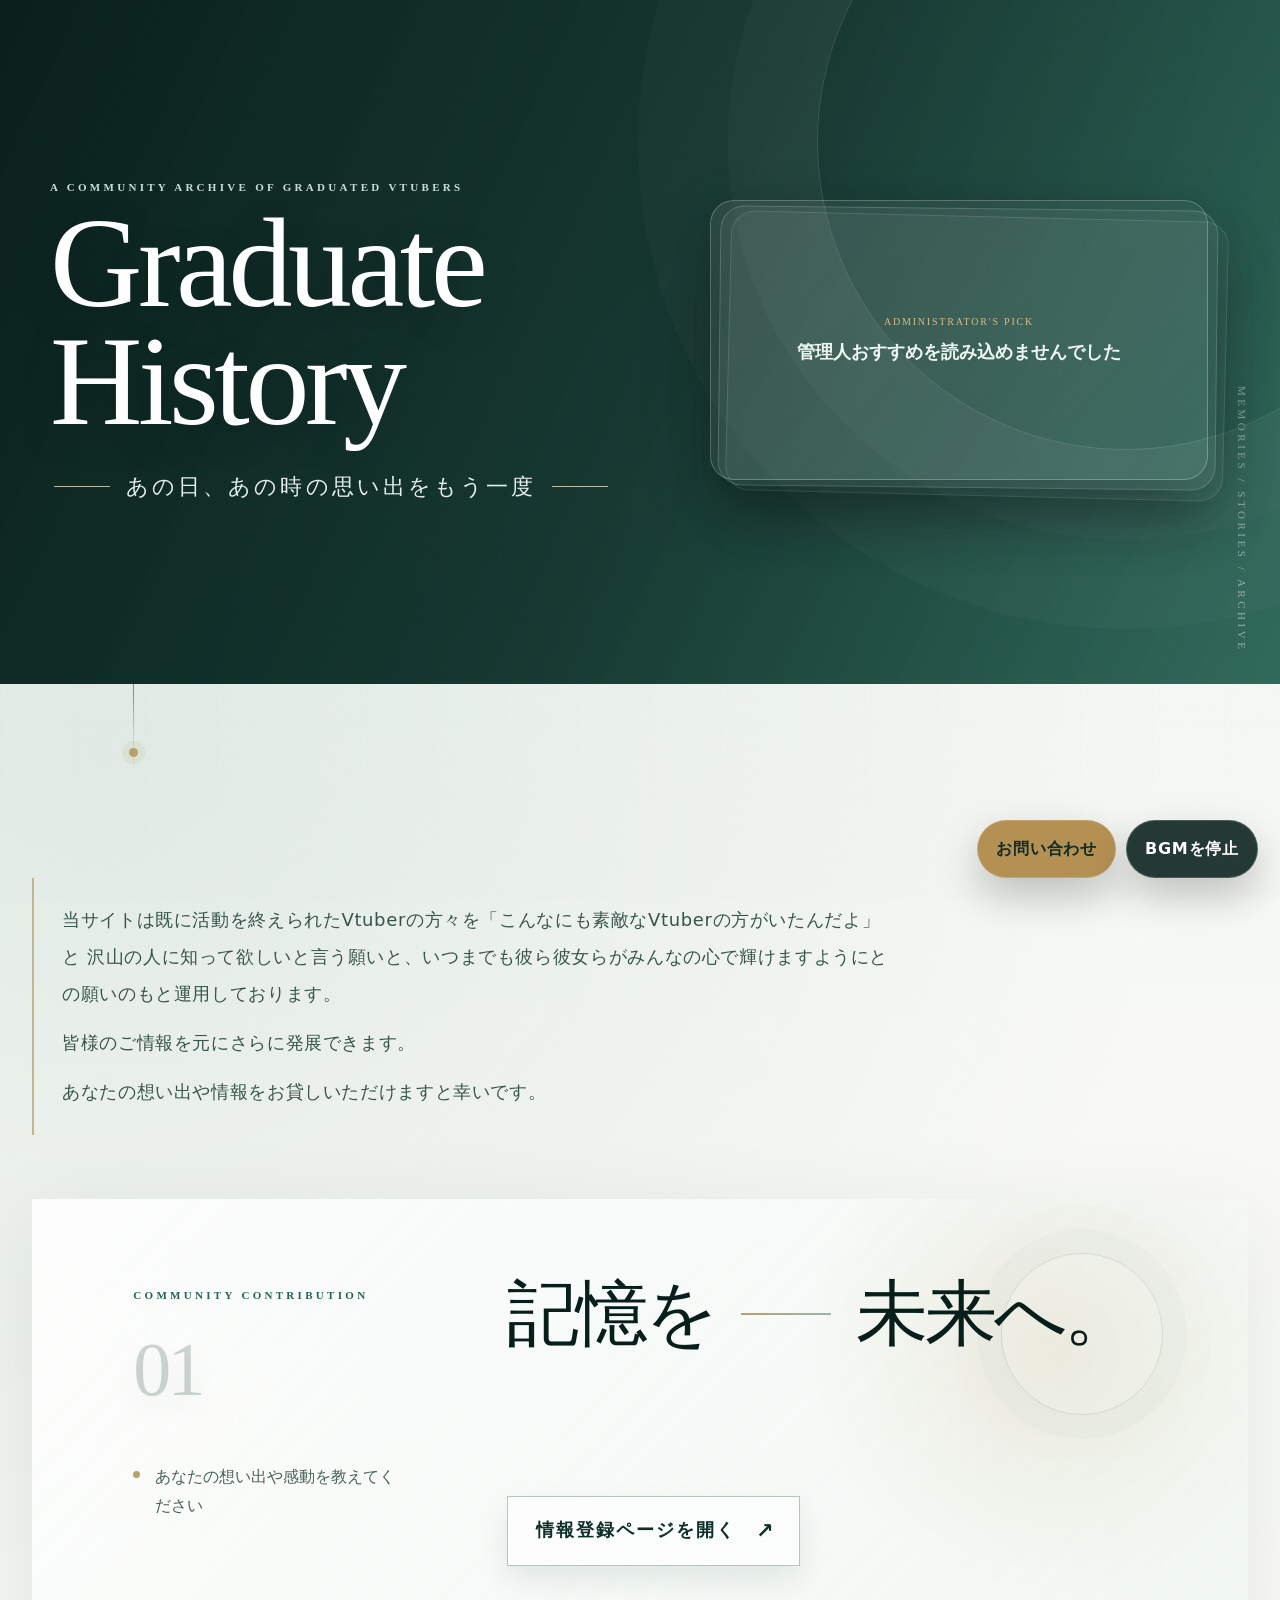
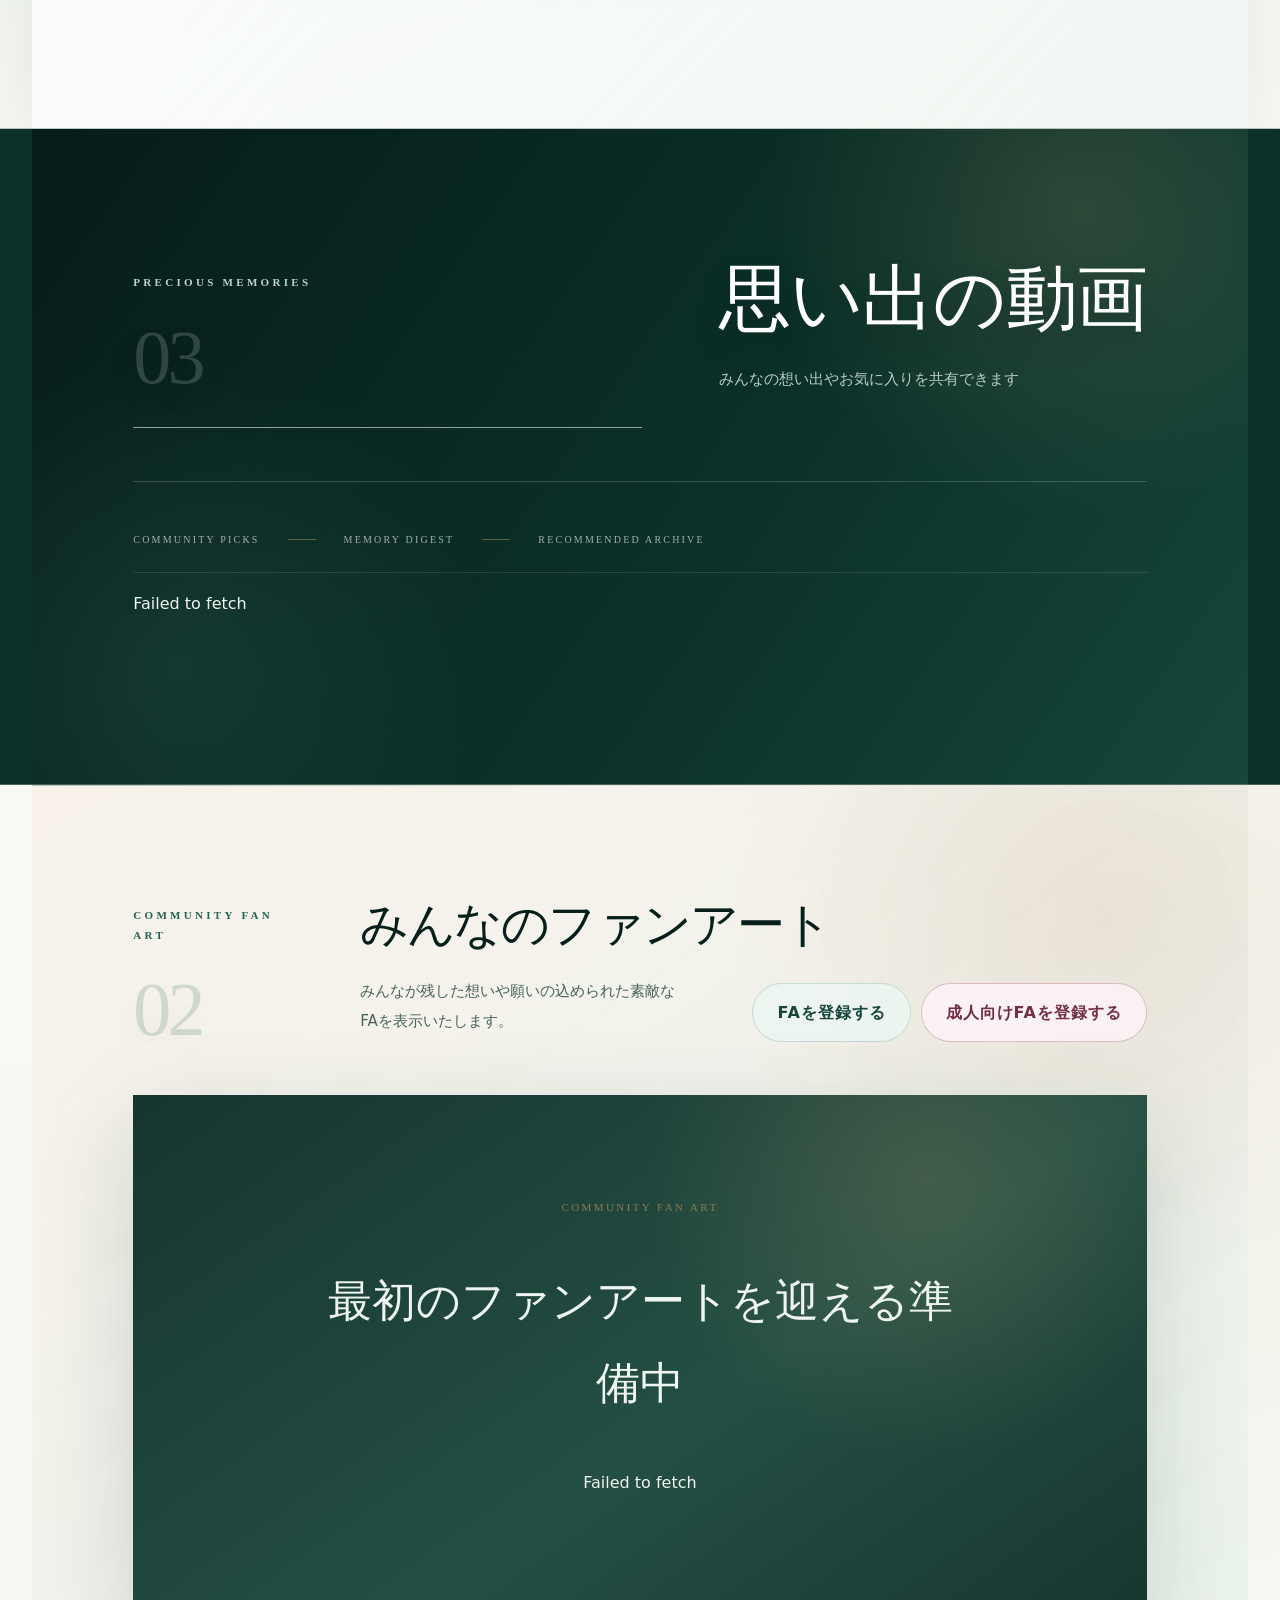
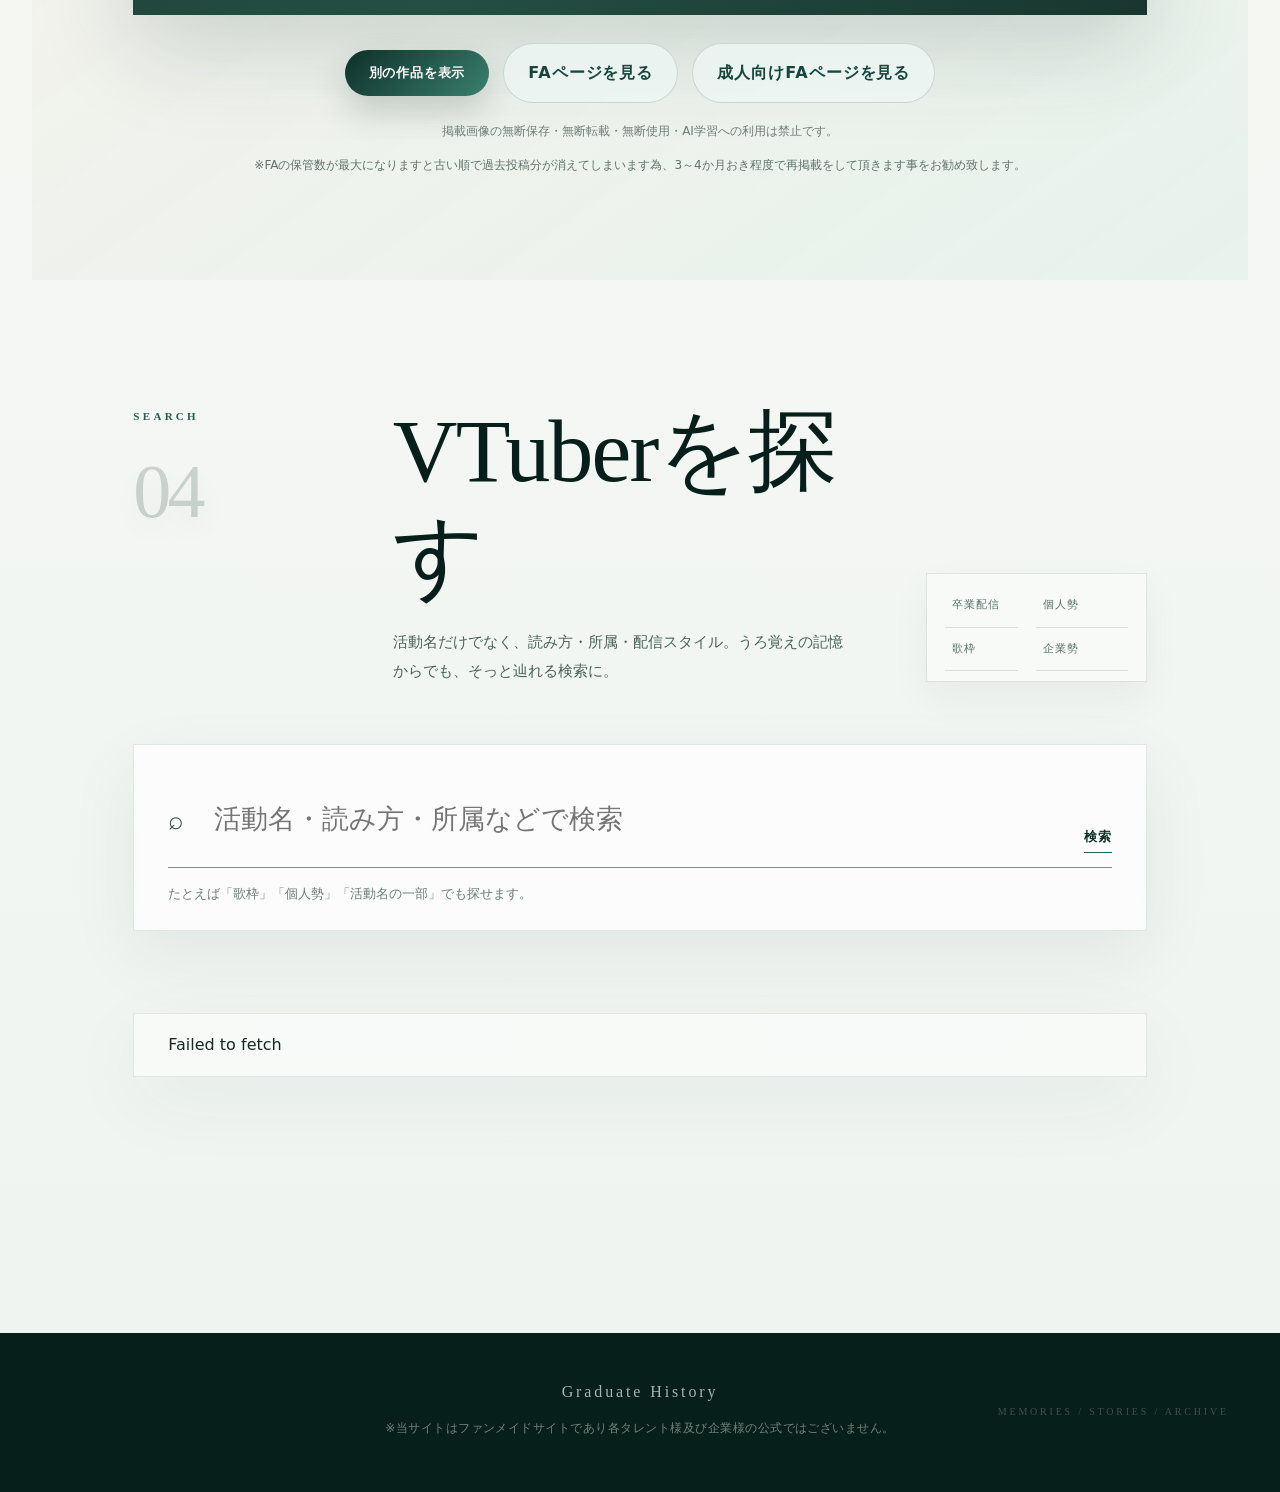
==== commit 60eef855: "Add files via upload" ====
--- a/index.html
+++ b/index.html
@@ -1,165 +1,367 @@
-<!doctype html><html lang="ja"><head><meta charset="utf-8"><meta name="viewport" content="width=device-width,initial-scale=1"><title>Graduate History</title><meta name="description" content="卒業・引退したVTuberの活動記録をみんなで残すサイト"><link rel="stylesheet" href="styles.css?v=20260729-layoutrestore1"></head><body class="home">
-<header class="hero"><div class="wrap gh-hero-layout">
-  <div class="gh-hero-copy">
-    <p class="eyebrow">A community archive of graduated VTubers</p>
-    <h1>Graduate<br>History</h1>
-    <p class="subtitle">あの日、あの時の思い出をもう一度</p>
+<!DOCTYPE html>
+<html lang="ja">
+ <head>
+  <meta charset="utf-8"/>
+  <meta content="width=device-width,initial-scale=1" name="viewport"/>
+  <title>
+   Graduate History
+  </title>
+  <meta content="卒業・引退したVTuberの活動記録をみんなで残すサイト" name="description"/>
+  <link href="styles.css?v=20260729-registration-integrated1" rel="stylesheet"/>
+ </head>
+ <body class="home">
+  <header class="hero">
+   <div class="wrap gh-hero-layout">
+    <div class="gh-hero-copy">
+     <p class="eyebrow">
+      A community archive of graduated VTubers
+     </p>
+     <h1>
+      Graduate
+      <br/>
+      History
+     </h1>
+     <p class="subtitle">
+      あの日、あの時の思い出をもう一度
+     </p>
+    </div>
+    <section aria-label="管理人おすすめ動画" class="gh-featured-showcase">
+     <div aria-live="polite" class="gh-featured-stack" id="publicFeaturedStack">
+      <div class="gh-featured-empty" id="publicFeaturedEmpty">
+       <span>
+        Administrator's Pick
+       </span>
+       <strong>
+        おすすめ表示スペース
+       </strong>
+      </div>
+     </div>
+    </section>
+   </div>
+  </header>
+  <main class="wrap">
+   <section aria-label="サイトについて" class="site-introduction site-introduction-standalone">
+    <p>
+     当サイトは既に活動を終えられたVtuberの方々を「こんなにも素敵なVtuberの方がいたんだよ」と 沢山の人に知って欲しいと言う願いと、いつまでも彼ら彼女らがみんなの心で輝けますようにとの願いのもと運用しております。
+    </p>
+    <p>
+     皆様のご情報を元にさらに発展できます。
+    </p>
+    <p>
+     あなたの想い出や情報をお貸しいただけますと幸いです。
+    </p>
+   </section>
+   <aside aria-labelledby="dailyRecommendationLabel" class="daily-recommendation" hidden="" id="dailyRecommendation">
+    <div class="daily-recommendation-heading">
+     <p class="daily-recommendation-label" id="dailyRecommendationLabel">
+      <span aria-hidden="true" class="daily-recommendation-spark">
+       ✦
+      </span>
+      本日のおすすめVTuber
+     </p>
+     <time class="daily-recommendation-date" id="dailyRecommendationDate">
+     </time>
+    </div>
+    <a class="daily-recommendation-card" href="profile.html" id="dailyRecommendationLink">
+     <span aria-hidden="true" class="daily-recommendation-seal">
+      <span>
+       GH
+      </span>
+     </span>
+     <span class="daily-recommendation-copy">
+      <span class="daily-recommendation-kicker">
+       Today’s Archive Pick
+      </span>
+      <strong id="dailyRecommendationName">
+       おすすめVTuberを読み込んでいます
+      </strong>
+      <span id="dailyRecommendationMeta">
+      </span>
+     </span>
+     <span class="daily-recommendation-action">
+      プロフィールを見る
+     </span>
+    </a>
+   </aside>
+   <section class="panel home-intro">
+    <p class="eyebrow">
+     Community Contribution
+    </p>
+    <h2 class="intro-title">
+     <span>
+      記憶を
+     </span>
+     <span aria-hidden="true" class="intro-title-line">
+     </span>
+     <span>
+      未来へ。
+     </span>
+    </h2>
+    <p class="lead">
+     あなたの想い出や感動を教えてください
+    </p>
+    <div class="actions home-main-actions">
+     <a class="button primary" href="register.html">
+      情報登録ページを開く
+     </a>
+    </div>
+   </section>
+   <section class="panel panel-feature memories-panel home-section">
+    <div class="memories-inner">
+     <div class="section-head split-head editorial-section-head">
+      <div class="editorial-section-label">
+       <p class="eyebrow">
+        Precious Memories
+       </p>
+       <span aria-hidden="true" class="editorial-section-number">
+        03
+       </span>
+      </div>
+      <div class="editorial-section-copy">
+       <h2>
+        思い出の動画
+       </h2>
+       <p class="section-copy">
+        みんなの想い出やお気に入りを共有できます
+       </p>
+      </div>
+      <button class="button primary" id="randomVideoBtn">
+       ランダム視聴
+      </button>
+     </div>
+     <div class="curation-band">
+      <span>
+       Community Picks
+      </span>
+      <span>
+       Memory Digest
+      </span>
+      <span>
+       Recommended Archive
+      </span>
+     </div>
+     <div class="video-grid video-grid-premium" id="videoSlider">
+      <p class="muted">
+       動画を読み込んでいます。
+      </p>
+     </div>
+     <div class="actions pagination-actions">
+      <button class="button ghost" hidden="" id="loadMoreVideosBtn" type="button">
+       動画をもっと見る
+      </button>
+     </div>
+    </div>
+   </section>
+   <section class="panel home-fanart-panel home-section">
+    <div class="editorial-section-head home-fanart-heading">
+     <div class="editorial-section-label">
+      <p class="eyebrow">
+       Community Fan Art
+      </p>
+      <span aria-hidden="true" class="editorial-section-number">
+       02
+      </span>
+     </div>
+     <div class="editorial-section-copy">
+      <h2>
+       みんなのファンアート
+      </h2>
+      <p class="section-copy">
+       みんなが残した想いや願いの込められた素敵なFAを表示いたします。
+      </p>
+     </div>
+     <div class="home-fanart-register-actions">
+      <a class="button ghost" href="fanart.html">
+       FAを登録する
+      </a>
+      <a class="button ghost adult-entry-link" href="adult-fanart.html">
+       成人向けFAを登録する
+      </a>
+     </div>
+    </div>
+    <div aria-live="polite" class="fanart-viewer home-fanart-viewer" id="homeFanArtViewer">
+     <div class="fanart-empty">
+      <p>
+       ファンアートを読み込んでいます。
+      </p>
+     </div>
+    </div>
+    <div class="actions fanart-view-actions home-fanart-actions">
+     <button class="button primary" id="nextHomeFanArtButton" type="button">
+      別の作品を表示
+     </button>
+     <a class="button ghost" href="fanart.html">
+      FAページを見る
+     </a>
+     <a class="button ghost adult-entry-link" href="adult-fanart.html">
+      成人向けFAページを見る
+     </a>
+    </div>
+    <p class="fanart-protection-copy">
+     掲載画像の無断保存・無断転載・無断使用・AI学習への利用は禁止です。
+    </p>
+    <p class="fanart-retention-notice">
+     ※FAの保管数が最大になりますと古い順で過去投稿分が消えてしまいます為、3～4か月おき程度で再掲載をして頂きます事をお勧め致します。
+    </p>
+   </section>
+   <section class="panel graduation-memory hidden" id="graduationMemory">
+    <p class="eyebrow">
+     Today's Graduation Memory
+    </p>
+    <h2 id="graduationTitle">
+    </h2>
+    <p class="lead" id="graduationText">
+    </p>
+    <div class="actions">
+     <a class="button primary" id="graduationVideoBtn" rel="noopener" target="_blank">
+      あの日の思い出を見る
+     </a>
+     <button class="button ghost" id="graduationNextBtn">
+      別の記録を見る
+     </button>
+    </div>
+   </section>
+   <section class="panel panel-feature search-panel home-section">
+    <div class="search-headline editorial-section-head">
+     <div class="editorial-section-label">
+      <p class="eyebrow">
+       Search
+      </p>
+      <span aria-hidden="true" class="editorial-section-number">
+       04
+      </span>
+     </div>
+     <div class="editorial-section-copy">
+      <h2>
+       VTuberを探す
+      </h2>
+      <p class="section-copy">
+       活動名だけでなく、読み方・所属・配信スタイル。うろ覚えの記憶からでも、そっと辿れる検索に。
+      </p>
+     </div>
+     <div aria-hidden="true" class="search-tags">
+      <span>
+       卒業配信
+      </span>
+      <span>
+       個人勢
+      </span>
+      <span>
+       歌枠
+      </span>
+      <span>
+       企業勢
+      </span>
+     </div>
+    </div>
+    <div class="search-shell">
+     <div class="search-row search-row-premium">
+      <span class="search-icon">
+       ⌕
+      </span>
+      <input id="searchInput" placeholder="活動名・読み方・所属などで検索" type="search"/>
+      <button class="button primary" id="searchBtn">
+       検索
+      </button>
+     </div>
+     <p class="search-note">
+      たとえば「歌枠」「個人勢」「活動名の一部」でも探せます。
+     </p>
+    </div>
+    <div class="profile-list profile-list-premium" id="profileList">
+     <p class="muted">
+      プロフィールを読み込んでいます。
+     </p>
+    </div>
+    <div class="actions pagination-actions">
+     <button class="button ghost" hidden="" id="loadMoreProfilesBtn" type="button">
+      プロフィールをもっと見る
+     </button>
+    </div>
+   </section>
+  </main>
+  <footer>
+   <div class="wrap">
+    <div class="footer-brand">
+     Graduate History
+    </div>
+    <p class="footer-disclaimer">
+     ※当サイトはファンメイドサイトであり各タレント様及び企業様の公式ではございません。
+    </p>
+   </div>
+  </footer>
+  <audio autoplay="" id="bgmAudio" loop="" preload="auto" src="Milky_way.mp3">
+  </audio>
+  <div aria-label="サイト操作" class="floating-controls">
+   <button aria-controls="feedbackDialog" aria-expanded="false" aria-haspopup="dialog" class="floating-control feedback-toggle" id="feedbackToggle" type="button">
+    お問い合わせ
+   </button>
+   <button aria-pressed="true" class="floating-control bgm-toggle" id="bgmToggle" type="button">
+    BGMを停止
+   </button>
   </div>
-  <section class="gh-featured-showcase" aria-label="管理人おすすめ動画">
-    <div id="publicFeaturedStack" class="gh-featured-stack" aria-live="polite">
-      <div id="publicFeaturedEmpty" class="gh-featured-empty">
-        <span>Administrator's Pick</span>
-        <strong>おすすめ表示スペース</strong>
+  <div aria-labelledby="feedbackTitle" aria-modal="true" class="feedback-dialog" hidden="" id="feedbackDialog" role="dialog">
+   <button aria-label="お問い合わせフォームを閉じる" class="feedback-dialog-backdrop" data-feedback-close="" type="button">
+   </button>
+   <div class="feedback-dialog-panel" role="document">
+    <button aria-label="閉じる" class="feedback-dialog-close" data-feedback-close="" id="feedbackClose" type="button">
+     ×
+    </button>
+    <p class="eyebrow">
+     Report &amp; Feedback
+    </p>
+    <h2 id="feedbackTitle">
+     違反通報・ご意見・ご要望
+    </h2>
+    <p class="feedback-dialog-copy">
+     サイト内で気になったことや、改善してほしいことを自由にご記入ください。
+    </p>
+    <form class="feedback-form" id="feedbackForm" novalidate="">
+     <div class="feedback-profile-field">
+      <label class="feedback-label" for="feedbackProfileSearch">
+       該当するVTuber（任意）
+      </label>
+      <p class="feedback-field-help">
+       活動名を入力し、登録済みの候補から選択できます。サイト全般のお問い合わせは未選択で構いません。
+      </p>
+      <div class="feedback-profile-search-wrap">
+       <input aria-autocomplete="list" aria-controls="feedbackProfileSuggestions" autocomplete="off" id="feedbackProfileSearch" placeholder="活動名・読み方・所属で検索" type="search"/>
+       <button class="feedback-profile-clear" hidden="" id="feedbackProfileClear" type="button">
+        選択解除
+       </button>
+       <div class="feedback-profile-suggestions" hidden="" id="feedbackProfileSuggestions" role="listbox">
+       </div>
       </div>
-    </div>
-  </section>
-</div></header>
-<main class="wrap">
-<section class="site-introduction site-introduction-standalone" aria-label="サイトについて">
-  <p>当サイトは既に活動を終えられたVtuberの方々を「こんなにも素敵なVtuberの方がいたんだよ」と 沢山の人に知って欲しいと言う願いと、いつまでも彼ら彼女らがみんなの心で輝けますようにとの願いのもと運用しております。</p>
-  <p>皆様のご情報を元にさらに発展できます。</p>
-  <p>あなたの想い出や情報をお貸しいただけますと幸いです。</p>
-</section>
-<aside id="dailyRecommendation" class="daily-recommendation" aria-labelledby="dailyRecommendationLabel" hidden>
-  <div class="daily-recommendation-heading">
-    <p id="dailyRecommendationLabel" class="daily-recommendation-label">
-      <span class="daily-recommendation-spark" aria-hidden="true">✦</span>
-      本日のおすすめVTuber
-    </p>
-    <time id="dailyRecommendationDate" class="daily-recommendation-date"></time>
+      <input id="feedbackProfileId" name="relatedProfileId" type="hidden"/>
+      <input id="feedbackActivityName" name="relatedActivityName" type="hidden"/>
+      <p class="feedback-profile-selected" id="feedbackProfileSelected">
+       該当VTuber：未選択
+      </p>
+     </div>
+     <label class="feedback-label" for="feedbackMessage">
+      違反通報・ご意見・ご要望
+     </label>
+     <textarea id="feedbackMessage" maxlength="3000" name="message" placeholder="自由にご記入ください" required="" rows="7"></textarea>
+     <input aria-hidden="true" autocomplete="off" class="feedback-honeypot" name="website" tabindex="-1" type="text"/>
+     <div class="feedback-form-footer">
+      <p class="feedback-note">
+       送信内容はサイト上に公開されません。
+      </p>
+      <span class="feedback-count" id="feedbackCount">
+       0 / 3000
+      </span>
+      <button class="button primary" disabled="" id="feedbackSubmit" type="submit">
+       送信する
+      </button>
+     </div>
+     <p aria-live="polite" class="feedback-status" id="feedbackStatus" role="status">
+     </p>
+    </form>
+   </div>
   </div>
-  <a id="dailyRecommendationLink" class="daily-recommendation-card" href="profile.html">
-    <span class="daily-recommendation-seal" aria-hidden="true"><span>GH</span></span>
-    <span class="daily-recommendation-copy">
-      <span class="daily-recommendation-kicker">Today’s Archive Pick</span>
-      <strong id="dailyRecommendationName">おすすめVTuberを読み込んでいます</strong>
-      <span id="dailyRecommendationMeta"></span>
-    </span>
-    <span class="daily-recommendation-action">プロフィールを見る</span>
-  </a>
-</aside>
-<section class="panel home-intro">
-  <p class="eyebrow">Community Contribution</p>
-  <h2 class="intro-title"><span>記憶を</span><span class="intro-title-line" aria-hidden="true"></span><span>未来へ。</span></h2>
-  <p class="lead">あなたの想い出や感動を教えてください</p>
-  <div class="actions home-main-actions">
-    <a class="button primary" href="register.html">情報登録ページを開く</a>
-  </div>
-</section>
-<section class="panel panel-feature memories-panel home-section">
-  <div class="memories-inner">
-  <div class="section-head split-head editorial-section-head">
-    <div class="editorial-section-label">
-      <p class="eyebrow">Precious Memories</p>
-      <span class="editorial-section-number" aria-hidden="true">03</span>
-    </div>
-    <div class="editorial-section-copy">
-      <h2>思い出の動画</h2>
-      <p class="section-copy">みんなの想い出やお気に入りを共有できます</p>
-      <div class="memories-copy-actions"><a class="button primary video-register-link" href="video-register.html">動画の登録をする</a></div>
-    </div>
-    <button id="randomVideoBtn" class="button primary">ランダム視聴</button>
-  </div>
-  <div class="curation-band">
-    <span>Graduation Live</span>
-    <span>Memorial Clip</span>
-    <span>Favorite Stream</span>
-  </div>
-  <div id="videoSlider" class="video-grid video-grid-premium"><p class="muted">動画を読み込んでいます。</p></div>
-  <div class="actions pagination-actions"><button id="loadMoreVideosBtn" class="button ghost" type="button" hidden>動画をもっと見る</button></div>
-  </div>
-</section>
-<section class="panel home-fanart-panel home-section">
-  <div class="editorial-section-head home-fanart-heading">
-    <div class="editorial-section-label">
-      <p class="eyebrow">Community Fan Art</p>
-      <span class="editorial-section-number" aria-hidden="true">02</span>
-    </div>
-    <div class="editorial-section-copy">
-      <h2>みんなのファンアート</h2>
-      <p class="section-copy">みんなが残した想いや願いの込められた素敵なFAを表示いたします。</p>
-    </div>
-    <div class="home-fanart-register-actions">
-      <a class="button ghost" href="fanart.html">FAを登録する</a>
-      <a class="button ghost adult-entry-link" href="adult-fanart.html">成人向けFAを登録する</a>
-    </div>
-  </div>
-  <div id="homeFanArtViewer" class="fanart-viewer home-fanart-viewer" aria-live="polite">
-    <div class="fanart-empty"><p>ファンアートを読み込んでいます。</p></div>
-  </div>
-  <div class="actions fanart-view-actions home-fanart-actions">
-    <button id="nextHomeFanArtButton" class="button primary" type="button">別の作品を表示</button>
-    <a class="button ghost" href="fanart.html">FAページを見る</a>
-    <a class="button ghost adult-entry-link" href="adult-fanart.html">成人向けFAページを見る</a>
-  </div>
-  <p class="fanart-protection-copy">掲載画像の無断保存・無断転載・無断使用・AI学習への利用は禁止です。</p>
-  <p class="fanart-retention-notice">※FAの保管数が最大になりますと古い順で過去投稿分が消えてしまいます為、3～4か月おき程度で再掲載をして頂きます事をお勧め致します。</p>
-</section>
-<section id="graduationMemory" class="panel graduation-memory hidden"><p class="eyebrow">Today's Graduation Memory</p><h2 id="graduationTitle"></h2><p id="graduationText" class="lead"></p><div class="actions"><a id="graduationVideoBtn" class="button primary" target="_blank" rel="noopener">あの日の思い出を見る</a><button id="graduationNextBtn" class="button ghost">別の記録を見る</button></div></section>
-<section class="panel panel-feature search-panel home-section">
-  <div class="search-headline editorial-section-head">
-    <div class="editorial-section-label">
-      <p class="eyebrow">Search</p>
-      <span class="editorial-section-number" aria-hidden="true">04</span>
-    </div>
-    <div class="editorial-section-copy">
-      <h2>VTuberを探す</h2>
-      <p class="section-copy">活動名だけでなく、読み方・所属・配信スタイル。うろ覚えの記憶からでも、そっと辿れる検索に。</p>
-    </div>
-    <div class="search-tags" aria-hidden="true">
-      <span>卒業配信</span>
-      <span>個人勢</span>
-      <span>歌枠</span>
-      <span>企業勢</span>
-    </div>
-  </div>
-  <div class="search-shell">
-    <div class="search-row search-row-premium">
-      <span class="search-icon">⌕</span>
-      <input id="searchInput" type="search" placeholder="活動名・読み方・所属などで検索">
-      <button id="searchBtn" class="button primary">検索</button>
-    </div>
-    <p class="search-note">たとえば「歌枠」「個人勢」「活動名の一部」でも探せます。</p>
-  </div>
-  <div id="profileList" class="profile-list profile-list-premium"><p class="muted">プロフィールを読み込んでいます。</p></div>
-  <div class="actions pagination-actions"><button id="loadMoreProfilesBtn" class="button ghost" type="button" hidden>プロフィールをもっと見る</button></div>
-</section>
-</main><footer><div class="wrap"><div class="footer-brand">Graduate History</div><p class="footer-disclaimer">※当サイトはファンメイドサイトであり各タレント様及び企業様の公式ではございません。</p></div></footer>
-<audio id="bgmAudio" src="Milky_way.mp3" loop preload="auto" autoplay></audio>
-<div class="floating-controls" aria-label="サイト操作">
-  <button id="feedbackToggle" class="floating-control feedback-toggle" type="button" aria-haspopup="dialog" aria-controls="feedbackDialog" aria-expanded="false">お問い合わせ</button>
-  <button id="bgmToggle" class="floating-control bgm-toggle" type="button" aria-pressed="true">BGMを停止</button>
-</div>
-<div id="feedbackDialog" class="feedback-dialog" role="dialog" aria-modal="true" aria-labelledby="feedbackTitle" hidden>
-  <button class="feedback-dialog-backdrop" type="button" data-feedback-close aria-label="お問い合わせフォームを閉じる"></button>
-  <div class="feedback-dialog-panel" role="document">
-    <button id="feedbackClose" class="feedback-dialog-close" type="button" data-feedback-close aria-label="閉じる">×</button>
-    <p class="eyebrow">Report &amp; Feedback</p>
-    <h2 id="feedbackTitle">違反通報・ご意見・ご要望</h2>
-    <p class="feedback-dialog-copy">サイト内で気になったことや、改善してほしいことを自由にご記入ください。</p>
-    <form id="feedbackForm" class="feedback-form" novalidate>
-      <div class="feedback-profile-field">
-        <label for="feedbackProfileSearch" class="feedback-label">該当するVTuber（任意）</label>
-        <p class="feedback-field-help">活動名を入力し、登録済みの候補から選択できます。サイト全般のお問い合わせは未選択で構いません。</p>
-        <div class="feedback-profile-search-wrap">
-          <input id="feedbackProfileSearch" type="search" autocomplete="off" placeholder="活動名・読み方・所属で検索" aria-controls="feedbackProfileSuggestions" aria-autocomplete="list">
-          <button id="feedbackProfileClear" class="feedback-profile-clear" type="button" hidden>選択解除</button>
-          <div id="feedbackProfileSuggestions" class="feedback-profile-suggestions" role="listbox" hidden></div>
-        </div>
-        <input id="feedbackProfileId" name="relatedProfileId" type="hidden">
-        <input id="feedbackActivityName" name="relatedActivityName" type="hidden">
-        <p id="feedbackProfileSelected" class="feedback-profile-selected">該当VTuber：未選択</p>
-      </div>
-      <label for="feedbackMessage" class="feedback-label">違反通報・ご意見・ご要望</label>
-      <textarea id="feedbackMessage" name="message" rows="7" maxlength="3000" placeholder="自由にご記入ください" required></textarea>
-      <input class="feedback-honeypot" type="text" name="website" tabindex="-1" autocomplete="off" aria-hidden="true">
-      <div class="feedback-form-footer">
-        <p class="feedback-note">送信内容はサイト上に公開されません。</p>
-        <span id="feedbackCount" class="feedback-count">0 / 3000</span>
-        <button id="feedbackSubmit" class="button primary" type="submit" disabled>送信する</button>
-      </div>
-      <p id="feedbackStatus" class="feedback-status" role="status" aria-live="polite"></p>
-    </form>
-  </div>
-</div>
-<script src="config.js"></script><script src="app.js?v=20260728-bgm-default-on"></script></body></html>
+  <script src="config.js">
+  </script>
+  <script src="app.js?v=20260728-bgm-default-on">
+  </script>
+ </body>
+</html>
--- a/styles.css
+++ b/styles.css
@@ -3956,3 +3956,112 @@
     line-height:1.75;
   }
 }
+
+
+/* ===== 2026-07-29: integrate video registration into information registration ===== */
+.registration-form-panel[hidden],
+.registration-form-panel.hidden{display:none!important}
+
+.registration-content>.tabs{
+  margin-bottom:34px;
+}
+.registration-content>.tabs .tab[data-form="video"]{
+  border-color:rgba(183,160,106,.42);
+}
+.registration-content>.tabs .tab[data-form="video"].active{
+  background:linear-gradient(135deg,#725d2d,#b7a06a);
+  box-shadow:0 10px 24px rgba(114,93,45,.20);
+}
+.integrated-video-panel{
+  margin-top:10px;
+  padding:44px clamp(20px,4vw,54px) 54px;
+  border:1px solid rgba(36,99,84,.13);
+  border-radius:32px;
+  background:
+    radial-gradient(circle at 92% 3%,rgba(183,160,106,.13),transparent 28%),
+    linear-gradient(145deg,rgba(255,255,255,.88),rgba(237,245,242,.67));
+  box-shadow:0 24px 64px rgba(8,44,37,.08);
+}
+.integrated-video-intro{
+  display:grid;
+  grid-template-columns:minmax(170px,.38fr) minmax(0,1fr);
+  column-gap:54px;
+  align-items:start;
+  padding-bottom:38px;
+  border-bottom:1px solid rgba(20,58,50,.16);
+}
+.integrated-video-intro .eyebrow{margin-top:9px}
+.integrated-video-intro h3{
+  grid-column:2;
+  margin:0 0 18px;
+  color:var(--aoi-950);
+  font-family:"Yu Mincho","Hiragino Mincho ProN",serif;
+  font-size:clamp(34px,5vw,60px);
+  font-weight:500;
+  line-height:1.18;
+  letter-spacing:.035em;
+}
+.integrated-video-intro>p:last-child{
+  grid-column:2;
+  max-width:760px;
+  margin:0;
+  color:#557068;
+  line-height:1.95;
+}
+.integrated-video-rules{
+  margin:38px 0 34px;
+}
+.integrated-video-registration-form{
+  max-width:1080px;
+  margin:0 auto;
+}
+.integrated-video-registration-form .video-form-section:first-of-type{
+  border-top:0;
+  padding-top:16px;
+}
+.integrated-video-registration-form .video-submit-rules{
+  max-width:880px;
+  margin:30px auto 24px;
+}
+.integrated-video-registration-form>.submit{
+  display:block;
+  min-width:280px;
+  margin:0 auto;
+  padding:18px 32px;
+  font-size:16px;
+}
+.integrated-video-registration-form>.submit:disabled{
+  cursor:not-allowed;
+  opacity:.42;
+  filter:grayscale(.25);
+}
+.integrated-video-registration-form .form-message{
+  max-width:880px;
+  margin:22px auto 0;
+  text-align:center;
+}
+
+/* The memories section is now a public video digest, not a registration entrance. */
+.home .memories-panel .editorial-section-copy{
+  max-width:760px;
+}
+.home .memories-panel .curation-band{
+  margin-top:26px;
+}
+
+@media(max-width:720px){
+  .integrated-video-panel{
+    padding:30px 16px 40px;
+    border-radius:24px;
+  }
+  .integrated-video-intro{
+    grid-template-columns:1fr;
+    gap:10px;
+    padding-bottom:28px;
+  }
+  .integrated-video-intro h3,
+  .integrated-video-intro>p:last-child{grid-column:1}
+  .integrated-video-intro h3{font-size:34px}
+  .integrated-video-rules{margin:28px 0 20px}
+  .integrated-video-registration-form>.submit{width:100%;min-width:0}
+}
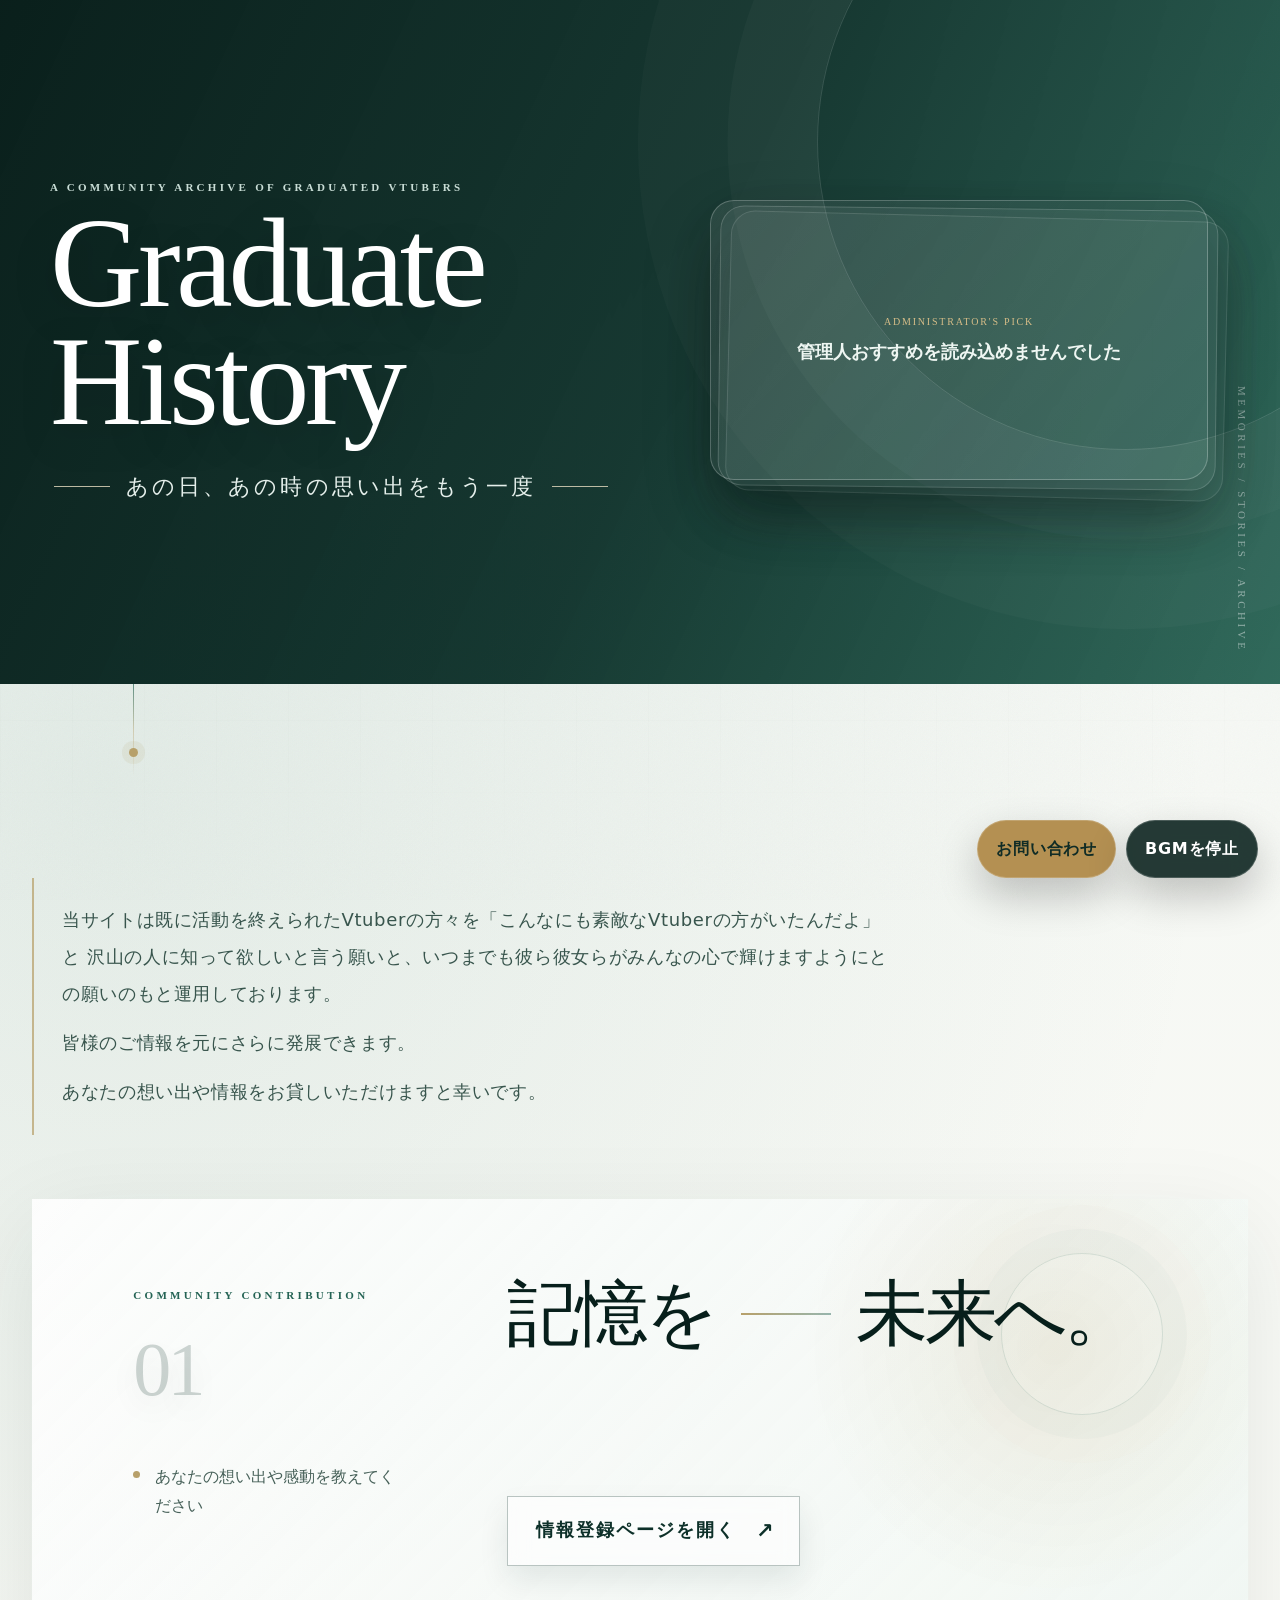
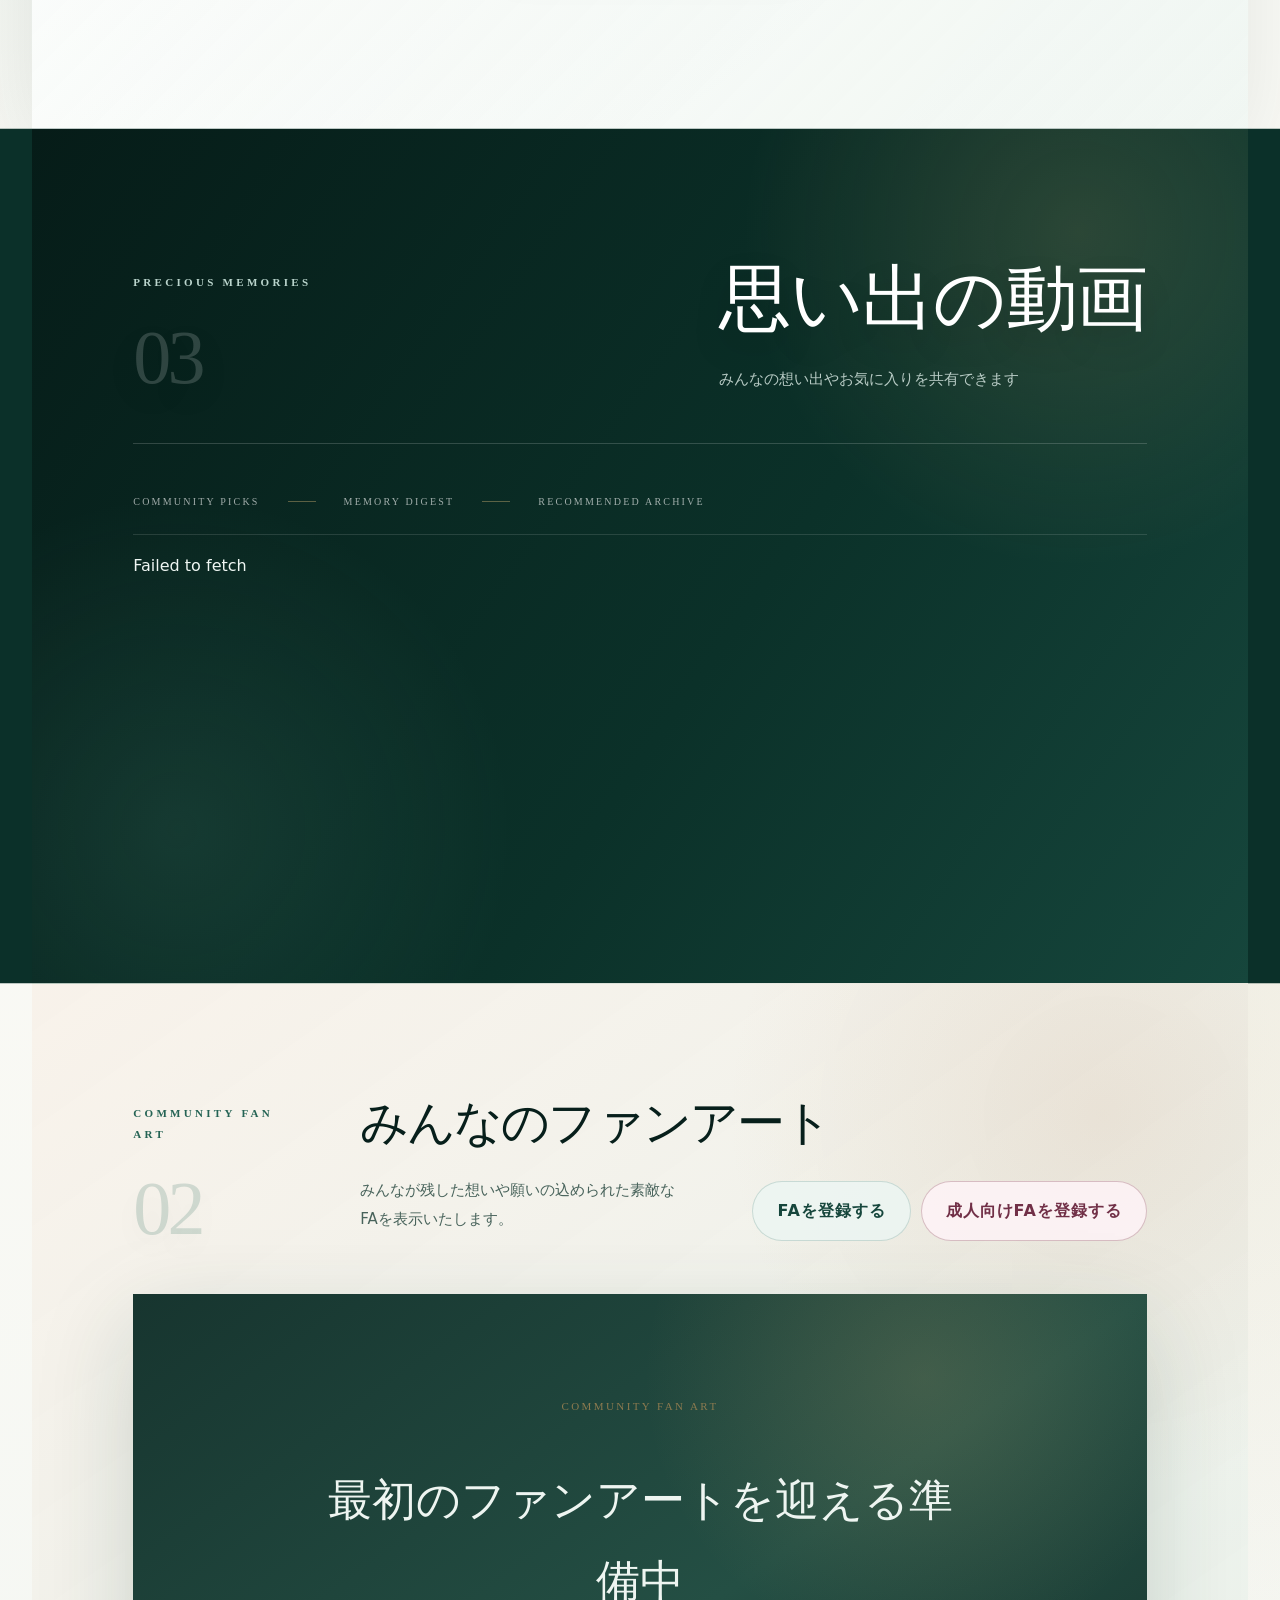
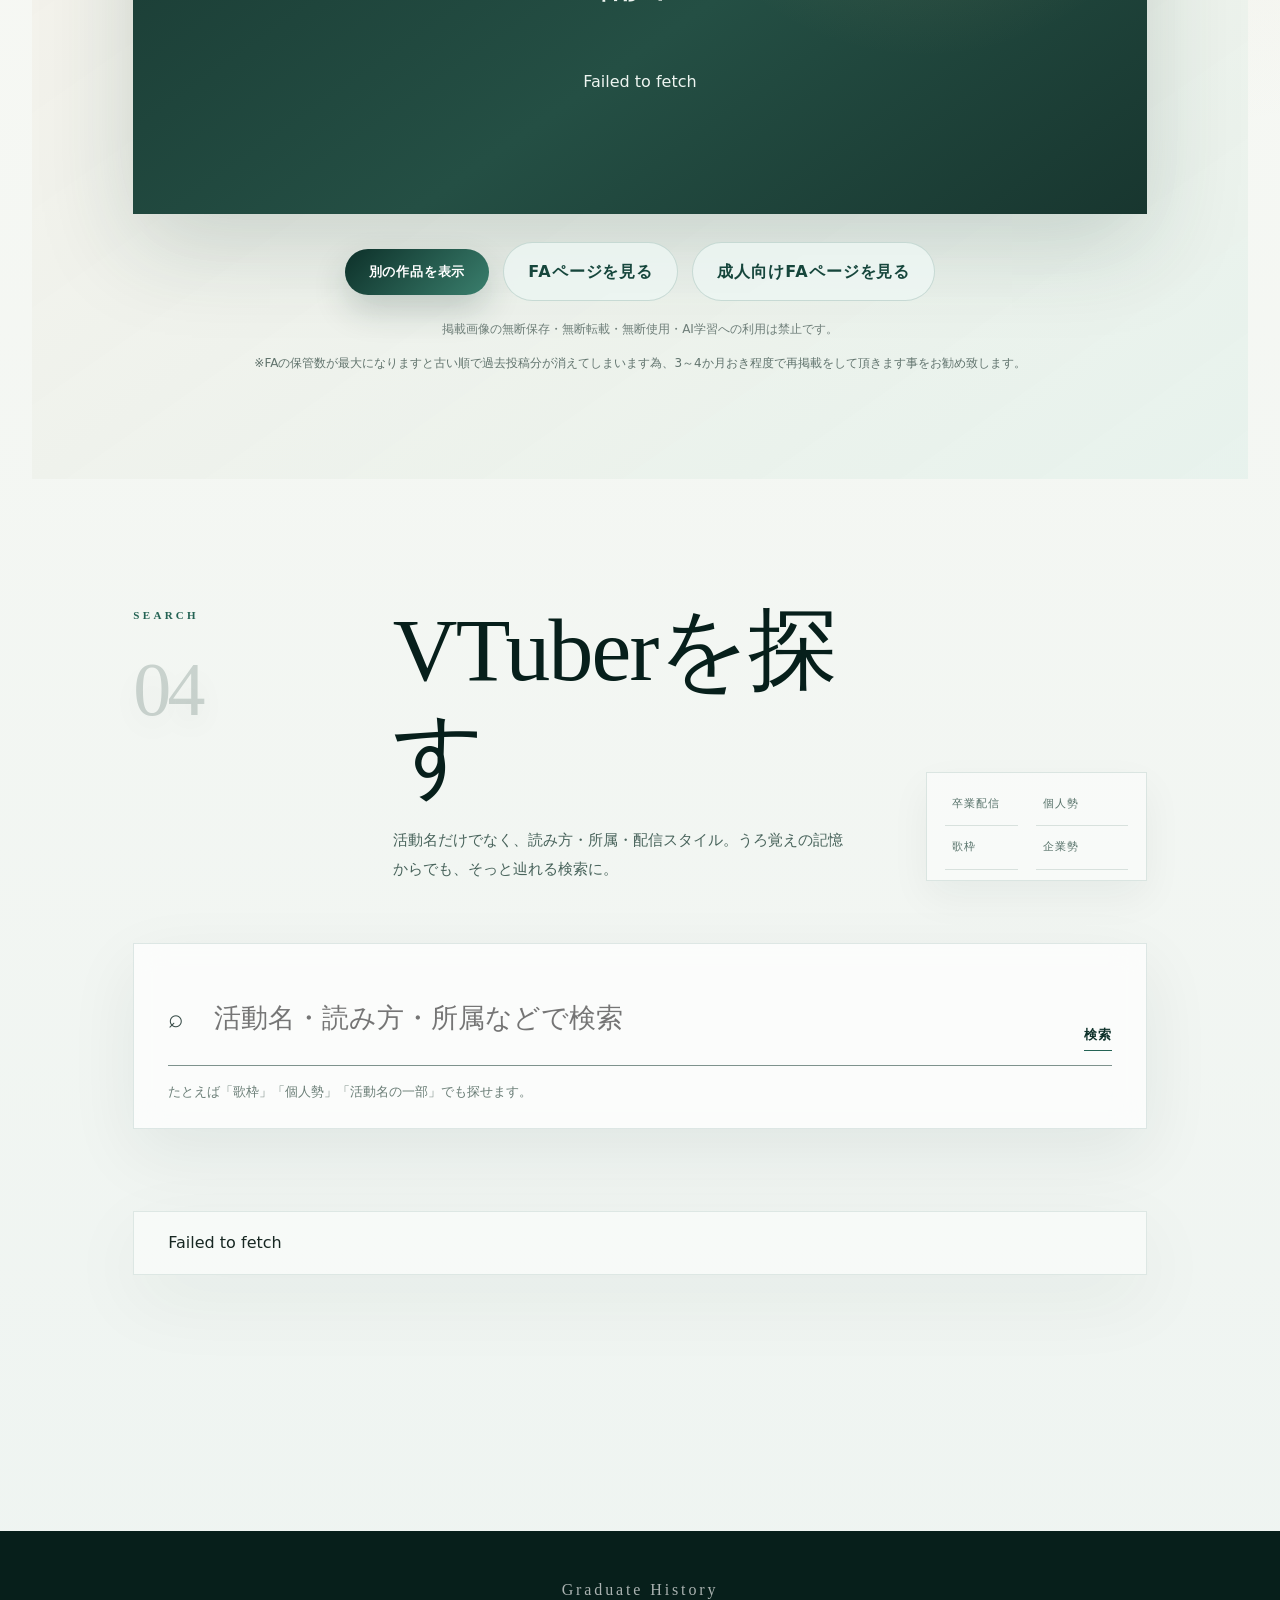
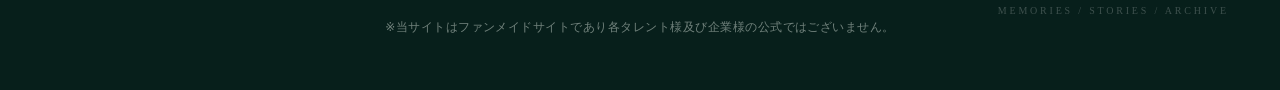
==== commit 0bbd40f9: "Add files via upload" ====
--- a/index.html
+++ b/index.html
@@ -125,9 +125,6 @@
         みんなの想い出やお気に入りを共有できます
        </p>
       </div>
-      <button class="button primary" id="randomVideoBtn">
-       ランダム視聴
-      </button>
      </div>
      <div class="curation-band">
       <span>
@@ -144,11 +141,6 @@
       <p class="muted">
        動画を読み込んでいます。
       </p>
-     </div>
-     <div class="actions pagination-actions">
-      <button class="button ghost" hidden="" id="loadMoreVideosBtn" type="button">
-       動画をもっと見る
-      </button>
      </div>
     </div>
    </section>
@@ -361,7 +353,7 @@
   </div>
   <script src="config.js">
   </script>
-  <script src="app.js?v=20260728-bgm-default-on">
+  <script src="app.js?v=20260729-random-video-digest1">
   </script>
  </body>
 </html>
--- a/styles.css
+++ b/styles.css
@@ -4065,3 +4065,366 @@
   .integrated-video-rules{margin:28px 0 20px}
   .integrated-video-registration-form>.submit{width:100%;min-width:0}
 }
+
+/* ===== 2026-07-29 unified registration section buttons ===== */
+.registration-section-menu{
+  display:grid;
+  grid-template-columns:repeat(3,minmax(0,1fr));
+  gap:14px;
+  margin:34px 0 22px;
+}
+.registration-section-toggle{
+  width:100%;
+  min-height:126px;
+  display:grid;
+  grid-template-columns:auto minmax(0,1fr) auto;
+  align-items:center;
+  gap:16px;
+  padding:22px 20px;
+  border:1px solid rgba(36,99,84,.16);
+  border-radius:24px;
+  color:var(--aoi-900);
+  background:linear-gradient(145deg,rgba(255,255,255,.94),rgba(237,245,242,.78));
+  box-shadow:0 14px 34px rgba(8,45,37,.065),inset 0 1px 0 rgba(255,255,255,.96);
+  font:inherit;
+  text-align:left;
+  cursor:pointer;
+  transition:transform .2s ease,border-color .2s ease,box-shadow .2s ease,background .2s ease;
+}
+.registration-section-toggle:hover{
+  transform:translateY(-3px);
+  border-color:rgba(58,127,109,.34);
+  box-shadow:0 20px 44px rgba(8,45,37,.10),inset 0 1px 0 rgba(255,255,255,.98);
+}
+.registration-section-toggle.is-open{
+  border-color:rgba(58,127,109,.46);
+  background:linear-gradient(145deg,rgba(255,255,255,.98),rgba(222,238,232,.92));
+  box-shadow:0 22px 48px rgba(8,45,37,.12),0 0 0 4px rgba(58,127,109,.08);
+}
+.registration-section-number{
+  align-self:start;
+  color:rgba(36,99,84,.38);
+  font-family:Georgia,serif;
+  font-size:13px;
+  letter-spacing:.16em;
+}
+.registration-section-copy{display:grid;gap:8px;min-width:0}
+.registration-section-copy strong{
+  color:var(--aoi-950);
+  font-family:"Yu Mincho","Hiragino Mincho ProN",serif;
+  font-size:clamp(19px,2vw,25px);
+  font-weight:600;
+  line-height:1.35;
+  letter-spacing:.06em;
+}
+.registration-section-copy small{
+  color:#5c746c;
+  font-size:12px;
+  font-weight:500;
+  line-height:1.75;
+  letter-spacing:.02em;
+}
+.registration-section-icon{
+  width:38px;
+  height:38px;
+  display:grid;
+  place-items:center;
+  border:1px solid rgba(36,99,84,.16);
+  border-radius:50%;
+  color:var(--aoi-700);
+  background:rgba(255,255,255,.72);
+  font-size:21px;
+  font-weight:400;
+  line-height:1;
+}
+.registration-collapsible{
+  margin:0 0 26px;
+  padding:26px;
+  border:1px solid rgba(36,99,84,.12);
+  border-radius:28px;
+  background:linear-gradient(145deg,rgba(255,255,255,.74),rgba(237,245,242,.54));
+  box-shadow:0 18px 46px rgba(8,45,37,.06),inset 0 1px 0 rgba(255,255,255,.92);
+}
+.registration-collapsible[hidden]{display:none!important}
+#registrationForm .registration-collapsible>.form-grid{
+  margin:0;
+  border-radius:24px;
+}
+#registrationForm .registration-video-collapsible .integrated-video-rules{
+  margin:0 0 20px;
+}
+#registrationForm .registration-video-collapsible .integrated-video-fields{
+  border-top:1px solid rgba(36,99,84,.10);
+}
+#registrationForm .registration-detail-collapsible{
+  padding:0;
+  border:0;
+  background:transparent;
+  box-shadow:none;
+}
+#registrationForm .registration-detail-collapsible .form-section:first-child{margin-top:0}
+#registrationForm .registration-detail-collapsible .form-section:last-child{margin-bottom:0}
+
+@media(max-width:900px){
+  .registration-section-menu{grid-template-columns:1fr}
+  .registration-section-toggle{min-height:0}
+}
+@media(max-width:720px){
+  .registration-section-menu{margin:26px 0 18px;gap:10px}
+  .registration-section-toggle{
+    grid-template-columns:34px minmax(0,1fr) 34px;
+    gap:10px;
+    padding:17px 14px;
+    border-radius:20px;
+  }
+  .registration-section-copy strong{font-size:18px;letter-spacing:.03em}
+  .registration-section-copy small{font-size:11px;line-height:1.6}
+  .registration-section-icon{width:34px;height:34px;font-size:18px}
+  .registration-collapsible{padding:12px;border-radius:22px;margin-bottom:18px}
+  #registrationForm .registration-collapsible>.form-grid{padding:12px;border-radius:18px}
+  #registrationForm .registration-detail-collapsible{padding:0}
+}
+
+
+/* ===== 2026-07-29 compact unified registration UI ===== */
+.registration-section-menu{
+  gap:10px;
+  margin:24px 0 16px;
+}
+.registration-section-toggle{
+  min-height:88px;
+  grid-template-columns:24px minmax(0,1fr) 30px;
+  gap:10px;
+  padding:13px 14px;
+  border-radius:18px;
+  box-shadow:0 9px 24px rgba(8,45,37,.055),inset 0 1px 0 rgba(255,255,255,.96);
+}
+.registration-section-toggle:hover{
+  transform:translateY(-2px);
+  box-shadow:0 14px 30px rgba(8,45,37,.085),inset 0 1px 0 rgba(255,255,255,.98);
+}
+.registration-section-toggle.is-open{
+  box-shadow:0 14px 32px rgba(8,45,37,.10),0 0 0 3px rgba(58,127,109,.07);
+}
+.registration-section-number{
+  font-size:11px;
+  letter-spacing:.12em;
+}
+.registration-section-copy{
+  gap:3px;
+}
+.registration-section-copy strong{
+  font-size:clamp(16px,1.55vw,20px);
+  line-height:1.25;
+  letter-spacing:.035em;
+}
+.registration-section-copy small{
+  font-size:10.5px;
+  line-height:1.45;
+}
+.registration-section-icon{
+  width:30px;
+  height:30px;
+  font-size:17px;
+}
+.registration-collapsible{
+  margin:0 0 16px;
+  padding:14px;
+  border-radius:20px;
+  box-shadow:0 10px 28px rgba(8,45,37,.05),inset 0 1px 0 rgba(255,255,255,.92);
+}
+#registrationForm .registration-collapsible>.form-grid,
+#registrationForm .registration-collapsible .form-grid{
+  gap:10px;
+  padding:12px;
+  border-radius:16px;
+}
+#registrationForm .registration-collapsible .form-grid>label{
+  min-height:78px;
+  padding:11px 13px 9px;
+  border-radius:14px;
+  font-size:12px;
+  letter-spacing:.03em;
+}
+#registrationForm .registration-collapsible .form-grid>label::before{
+  right:11px;
+  top:9px;
+  font-size:26px;
+}
+#registrationForm .registration-collapsible .form-grid>label::after{
+  left:13px;
+  right:13px;
+  bottom:9px;
+}
+#registrationForm .registration-collapsible input,
+#registrationForm .registration-collapsible select,
+#registrationForm .registration-collapsible textarea{
+  margin-top:5px;
+  padding:7px 0 5px;
+  font-size:14px;
+  line-height:1.45;
+}
+#registrationForm .registration-collapsible textarea{
+  min-height:68px;
+  padding:7px 9px;
+  border-radius:10px;
+  line-height:24px;
+  background:rgba(255,255,255,.76);
+}
+#registrationForm .registration-collapsible .wide{
+  min-height:86px;
+}
+#registrationForm .registration-video-collapsible .integrated-video-rules{
+  margin:0 0 10px;
+  padding:12px 14px;
+  border-radius:14px;
+  font-size:12px;
+  line-height:1.65;
+}
+#registrationForm .registration-video-collapsible .integrated-video-rules p{
+  margin:2px 0;
+}
+#registrationForm .registration-detail-collapsible .form-section{
+  margin:9px 0;
+  border-radius:18px;
+}
+#registrationForm .registration-detail-collapsible .form-section summary{
+  min-height:52px;
+  padding:13px 52px 13px 16px;
+  border-radius:18px;
+  font-size:16px;
+  letter-spacing:.035em;
+}
+#registrationForm .registration-detail-collapsible .form-section[open] summary{
+  border-radius:18px 18px 0 0;
+}
+#registrationForm .registration-detail-collapsible .form-section summary::after{
+  right:14px;
+  width:28px;
+  height:28px;
+  font-size:16px;
+}
+#registrationForm .registration-detail-collapsible .form-section .form-grid{
+  padding:10px;
+  border-radius:0 0 18px 18px;
+}
+
+@media(max-width:900px) and (min-width:721px){
+  .registration-section-menu{
+    grid-template-columns:repeat(3,minmax(0,1fr));
+  }
+  .registration-section-toggle{
+    min-height:92px;
+    grid-template-columns:20px minmax(0,1fr) 28px;
+    padding:12px 11px;
+  }
+  .registration-section-copy strong{font-size:16px}
+  .registration-section-copy small{font-size:10px}
+  .registration-section-icon{width:28px;height:28px;font-size:16px}
+}
+
+@media(max-width:720px){
+  .registration-section-menu{
+    margin:18px 0 12px;
+    gap:7px;
+  }
+  .registration-section-toggle{
+    min-height:0;
+    grid-template-columns:26px minmax(0,1fr) 28px;
+    gap:8px;
+    padding:11px 11px;
+    border-radius:15px;
+  }
+  .registration-section-copy strong{
+    font-size:15px;
+    line-height:1.25;
+  }
+  .registration-section-copy small{
+    font-size:10px;
+    line-height:1.4;
+  }
+  .registration-section-icon{
+    width:28px;
+    height:28px;
+    font-size:16px;
+  }
+  .registration-collapsible{
+    padding:8px;
+    border-radius:16px;
+    margin-bottom:12px;
+  }
+  #registrationForm .registration-collapsible>.form-grid,
+  #registrationForm .registration-collapsible .form-grid{
+    gap:8px;
+    padding:8px;
+    border-radius:13px;
+  }
+  #registrationForm .registration-collapsible .form-grid>label{
+    min-height:68px;
+    padding:9px 11px 7px;
+    border-radius:12px;
+    font-size:11.5px;
+  }
+  #registrationForm .registration-collapsible input,
+  #registrationForm .registration-collapsible select,
+  #registrationForm .registration-collapsible textarea{
+    margin-top:4px;
+    padding-top:6px;
+    padding-bottom:4px;
+    font-size:14px;
+  }
+  #registrationForm .registration-collapsible textarea{
+    min-height:58px;
+    line-height:22px;
+  }
+  #registrationForm .registration-detail-collapsible .form-section{
+    margin:7px 0;
+  }
+  #registrationForm .registration-detail-collapsible .form-section summary{
+    min-height:46px;
+    padding:11px 46px 11px 14px;
+    font-size:15px;
+  }
+}
+
+
+/* ===== 2026-07-29 思い出の動画：1件ランダム・ぼかし切り替え ===== */
+.home #videoSlider.memory-video-digest,
+.home #videoSlider{
+  position:relative;
+  display:block;
+  min-height:330px;
+  overflow:hidden;
+}
+.home #videoSlider .memory-video-digest-card{
+  width:100%;
+  opacity:1;
+  filter:blur(0);
+  transform:scale(1);
+  transition:opacity .85s ease,filter .85s ease,transform .85s ease;
+  will-change:opacity,filter,transform;
+}
+.home #videoSlider .memory-video-digest-card.is-entering{
+  opacity:0;
+  filter:blur(18px);
+  transform:scale(.985);
+}
+.home #videoSlider .memory-video-digest-card.is-leaving{
+  opacity:0;
+  filter:blur(18px);
+  transform:scale(1.015);
+  pointer-events:none;
+}
+.home #videoSlider .memory-video-digest-card > .video-card{
+  margin:0;
+}
+@media(max-width:720px){
+  .home #videoSlider{min-height:460px}
+}
+@media(prefers-reduced-motion:reduce){
+  .home #videoSlider .memory-video-digest-card{
+    transition:opacity .2s linear;
+    filter:none!important;
+    transform:none!important;
+  }
+}
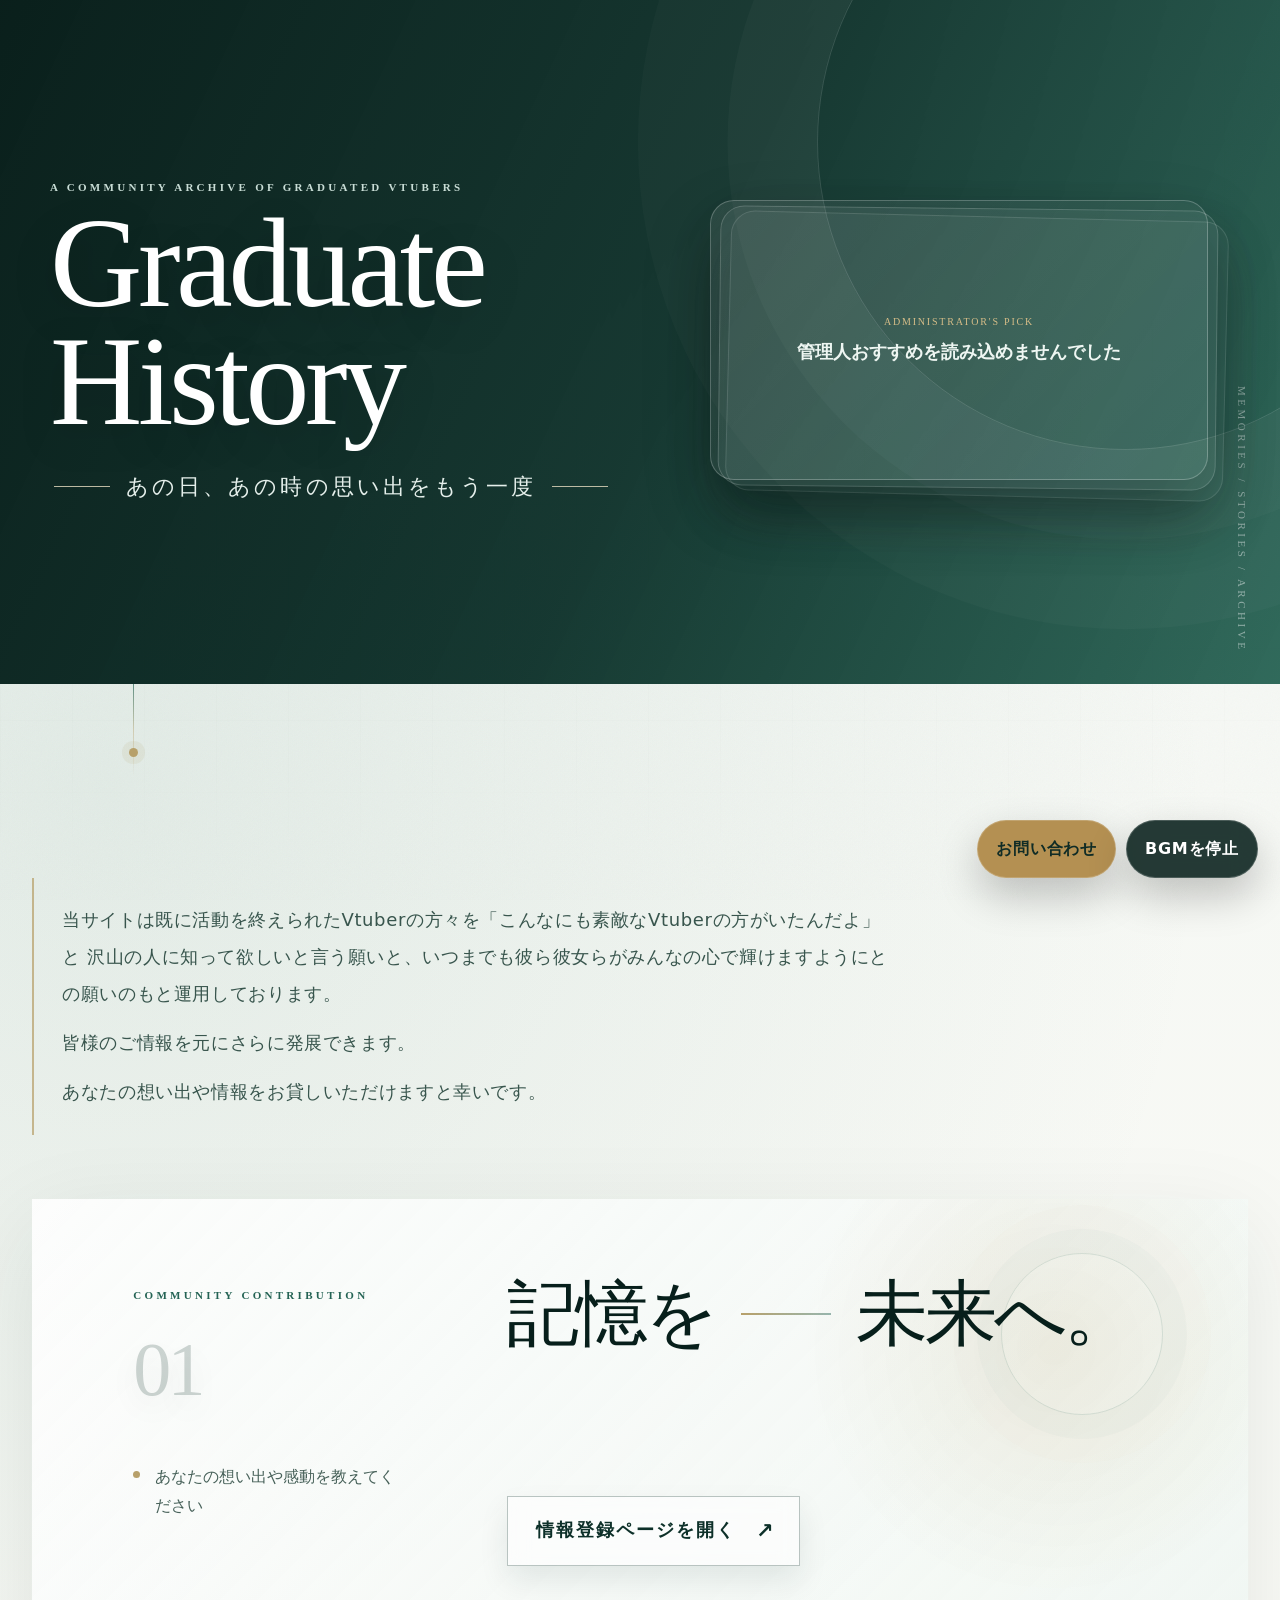
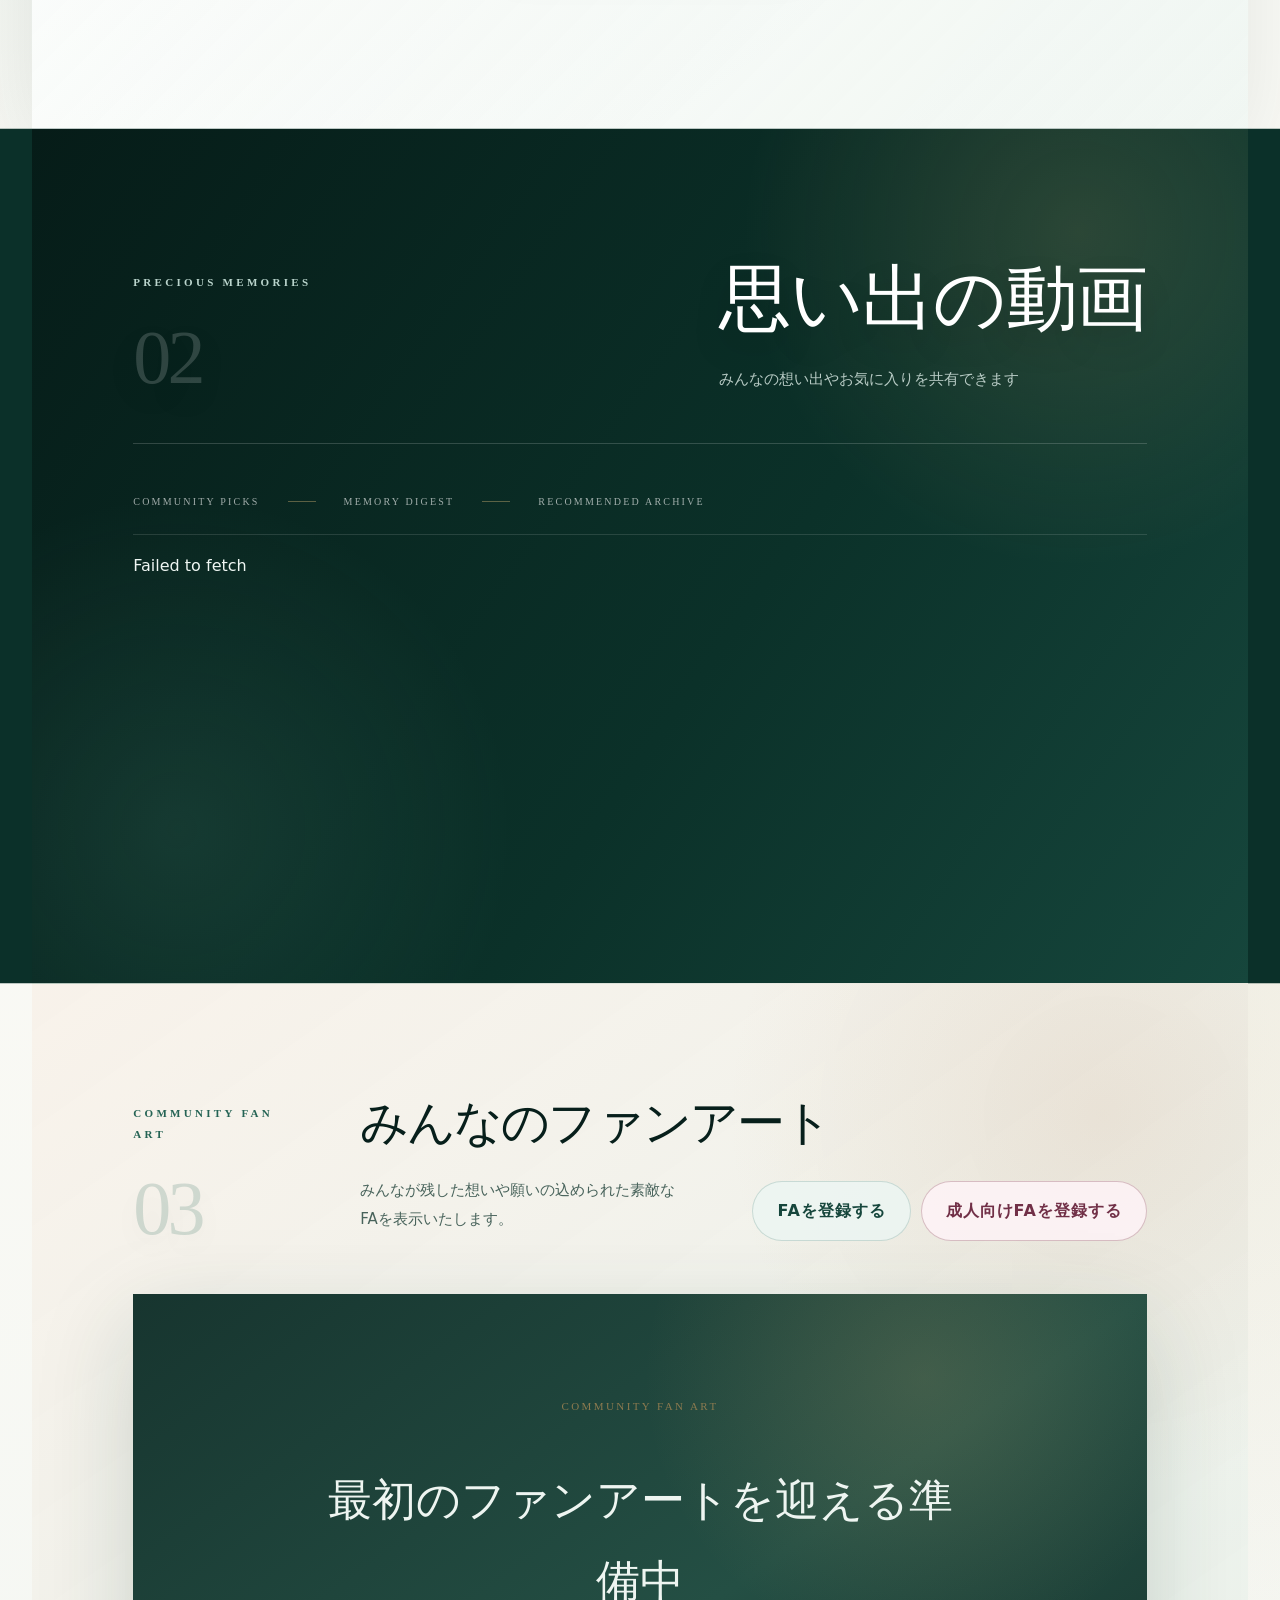
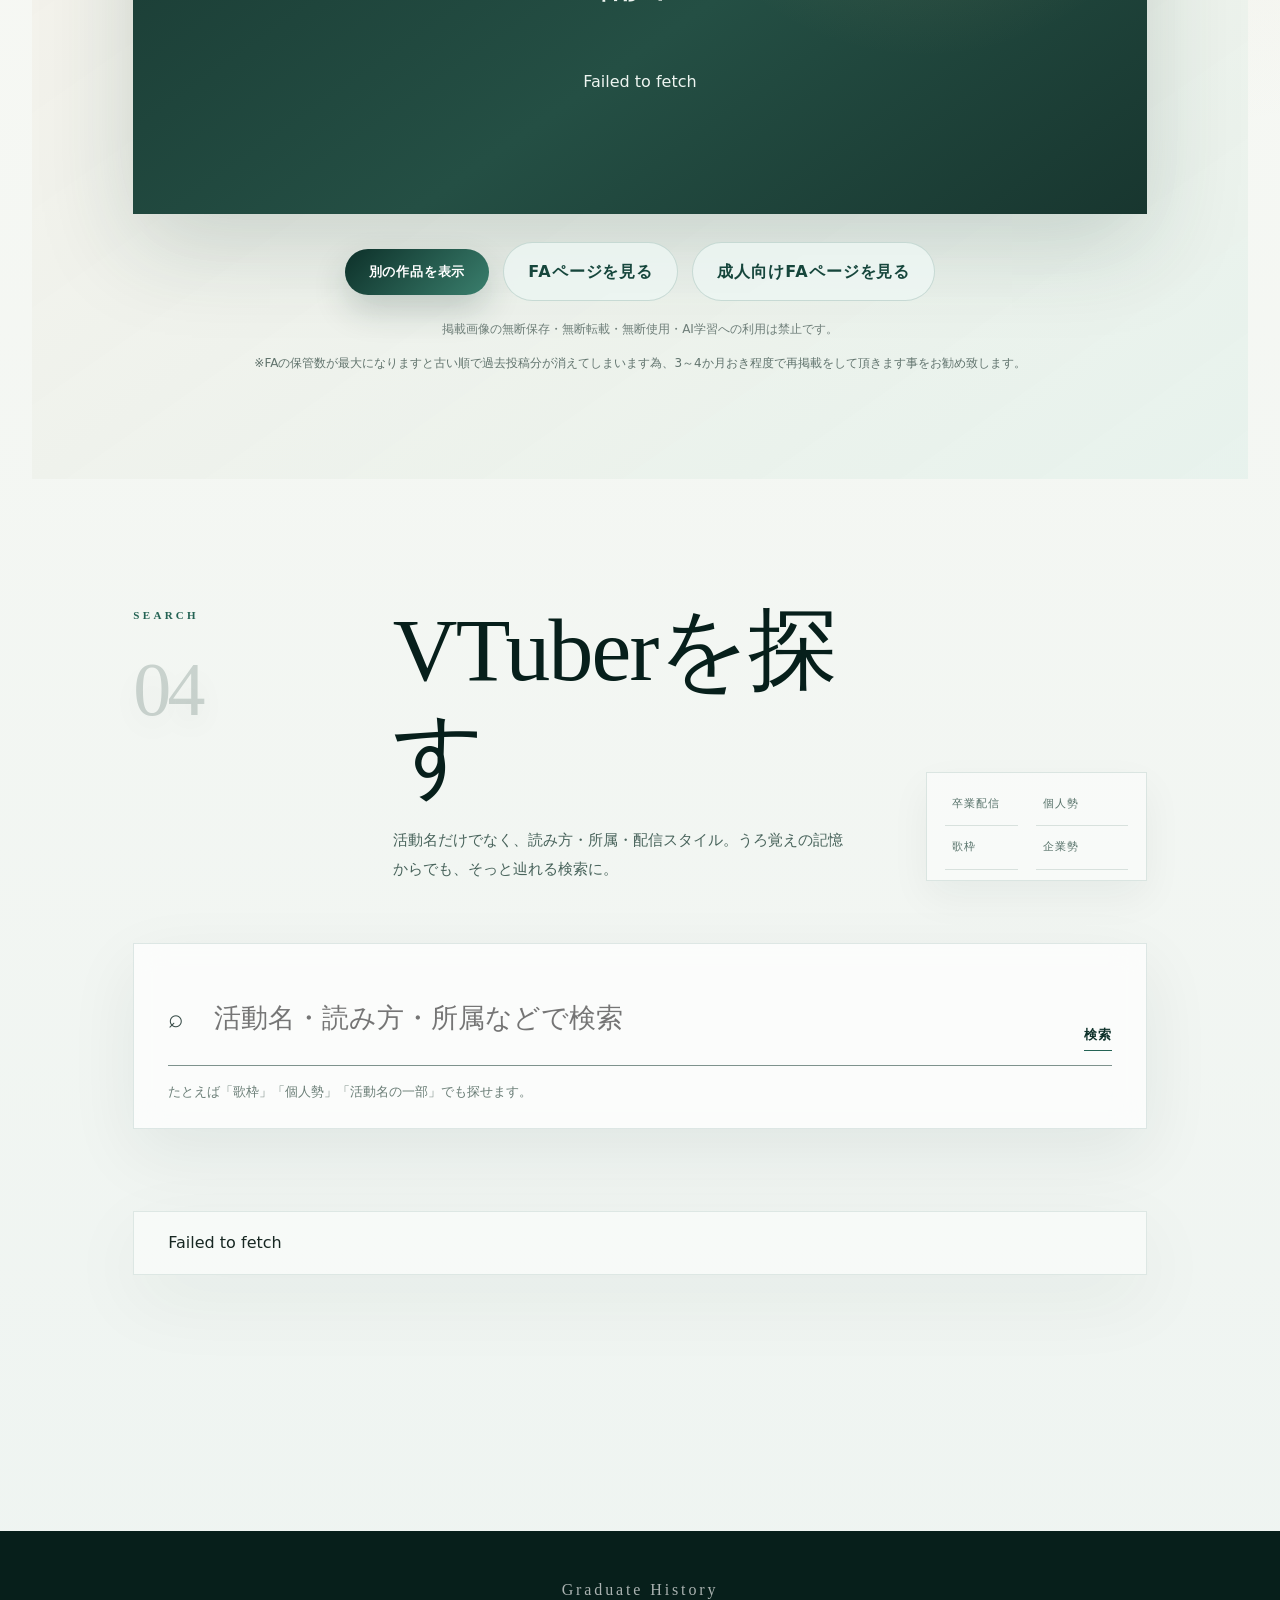
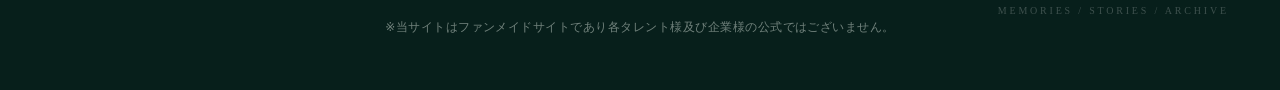
==== commit f4ed9953: "Add files via upload" ====
--- a/index.html
+++ b/index.html
@@ -114,7 +114,7 @@
         Precious Memories
        </p>
        <span aria-hidden="true" class="editorial-section-number">
-        03
+        02
        </span>
       </div>
       <div class="editorial-section-copy">
@@ -151,7 +151,7 @@
        Community Fan Art
       </p>
       <span aria-hidden="true" class="editorial-section-number">
-       02
+       03
       </span>
      </div>
      <div class="editorial-section-copy">
